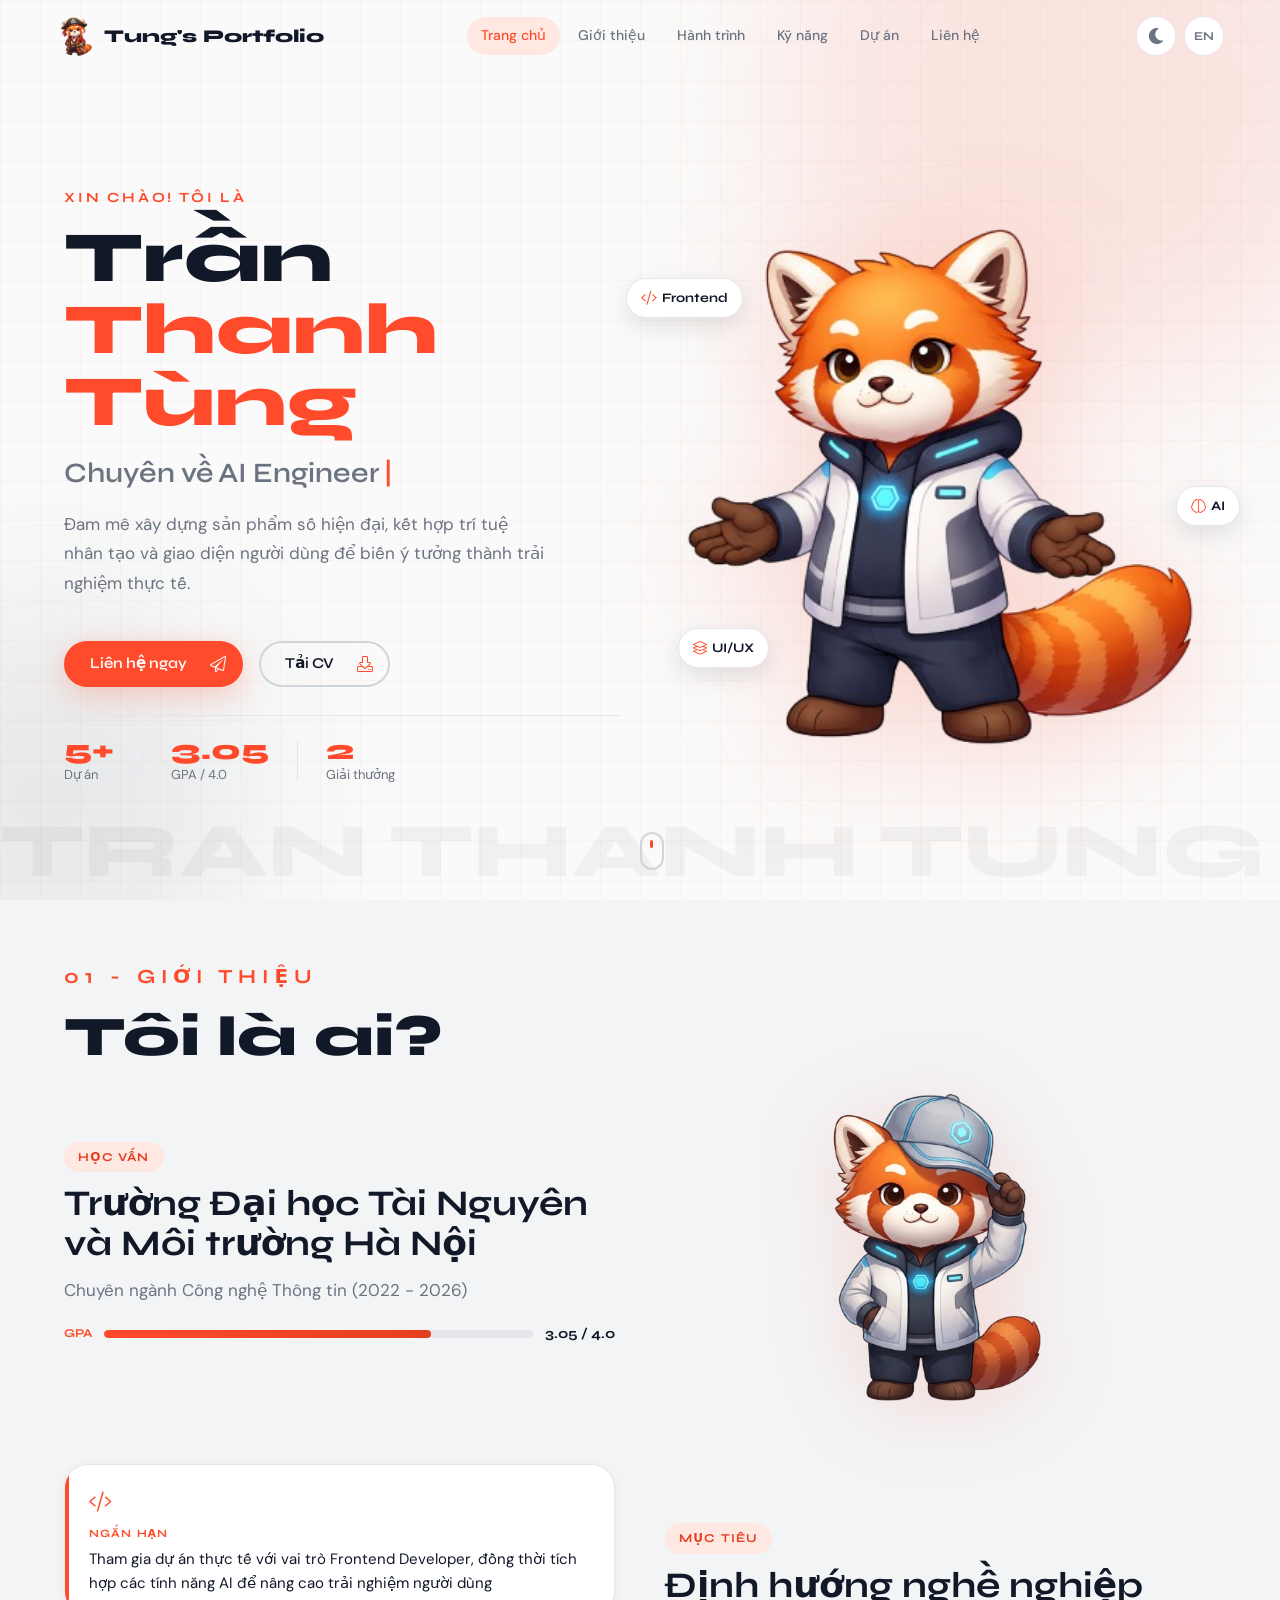
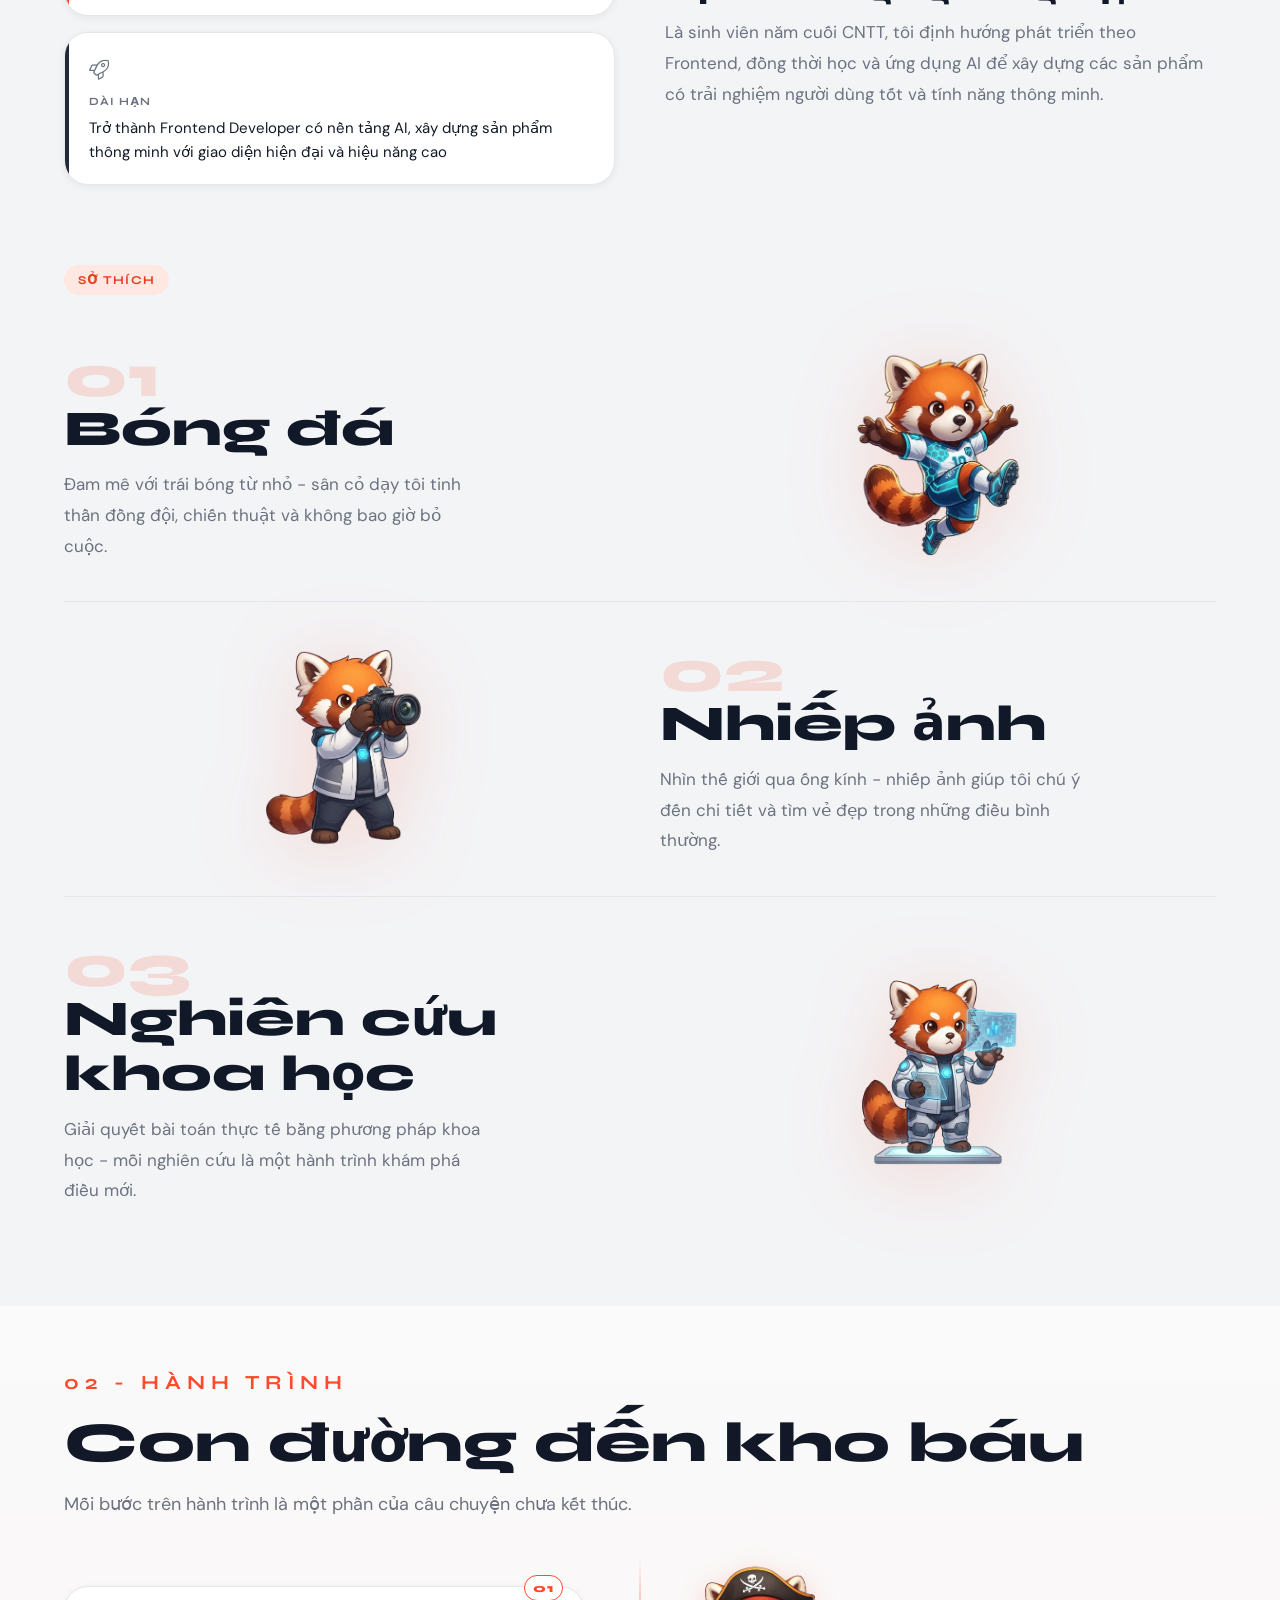
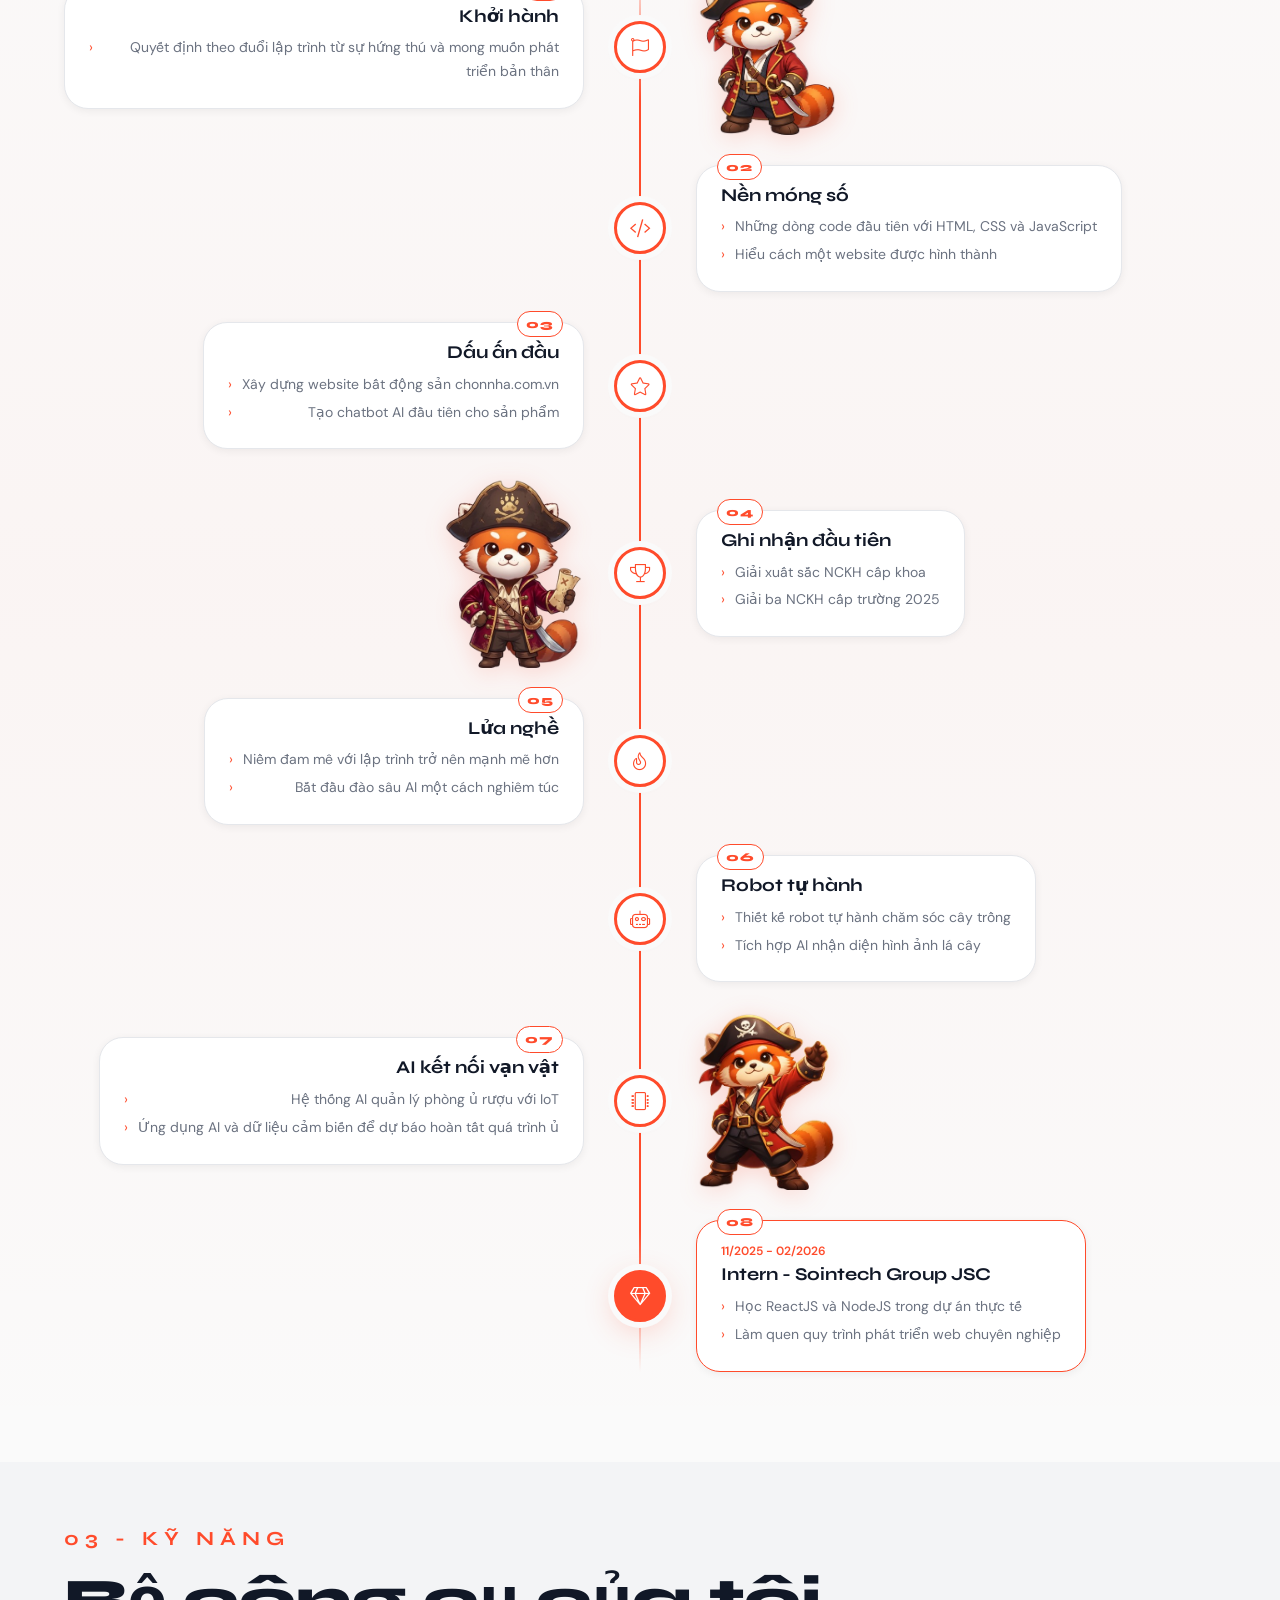
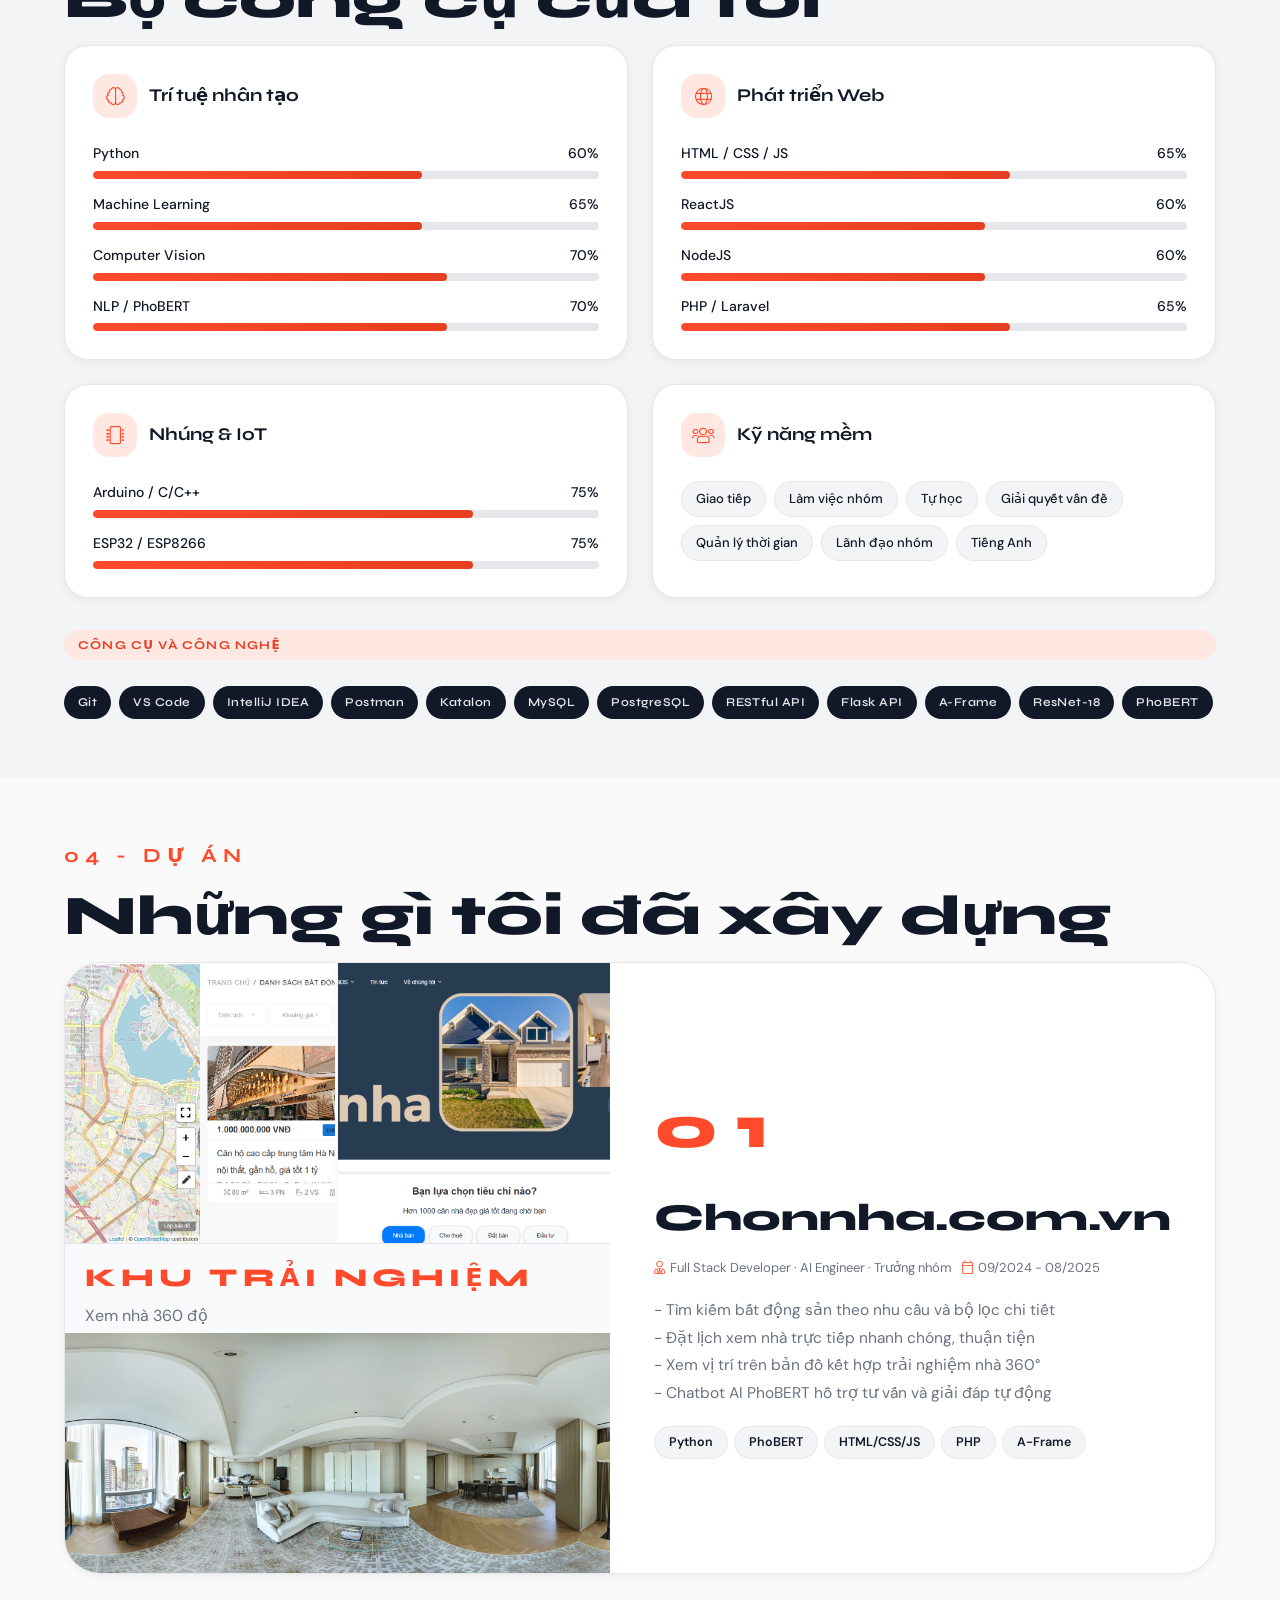
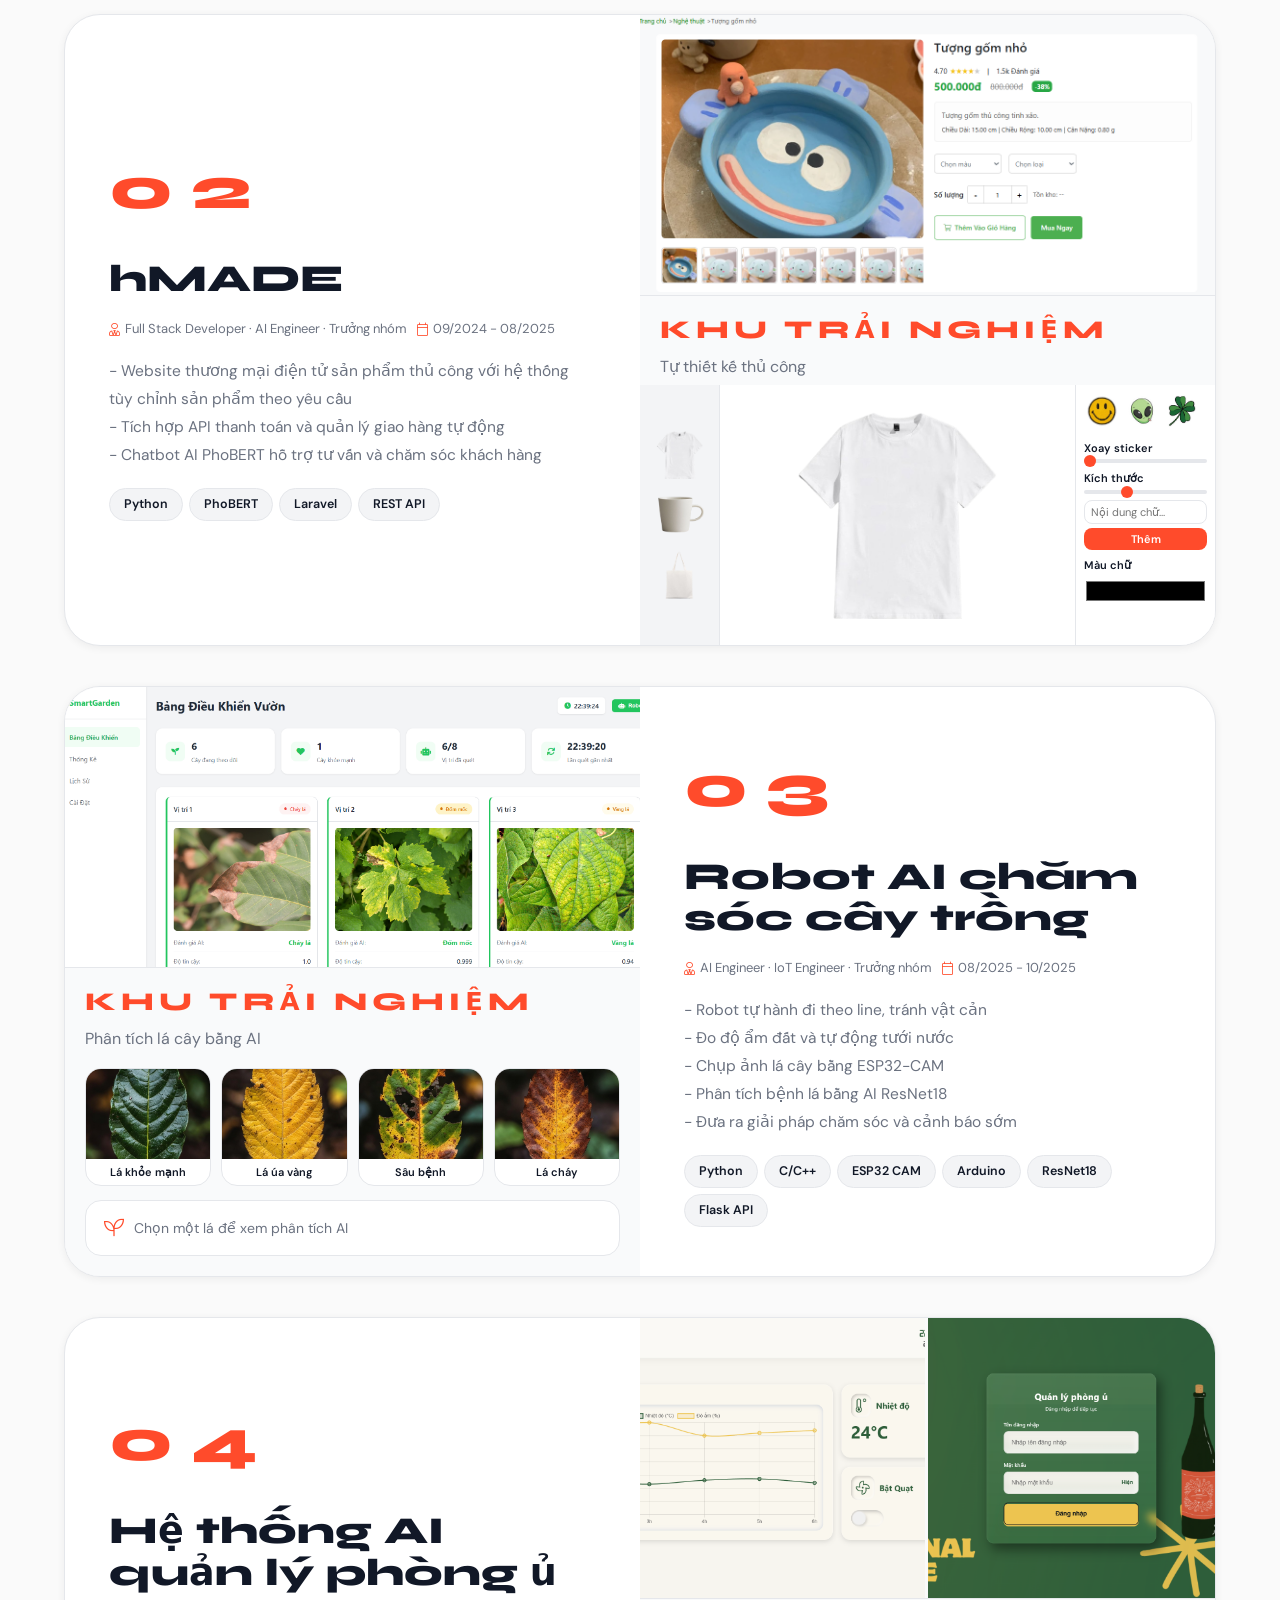
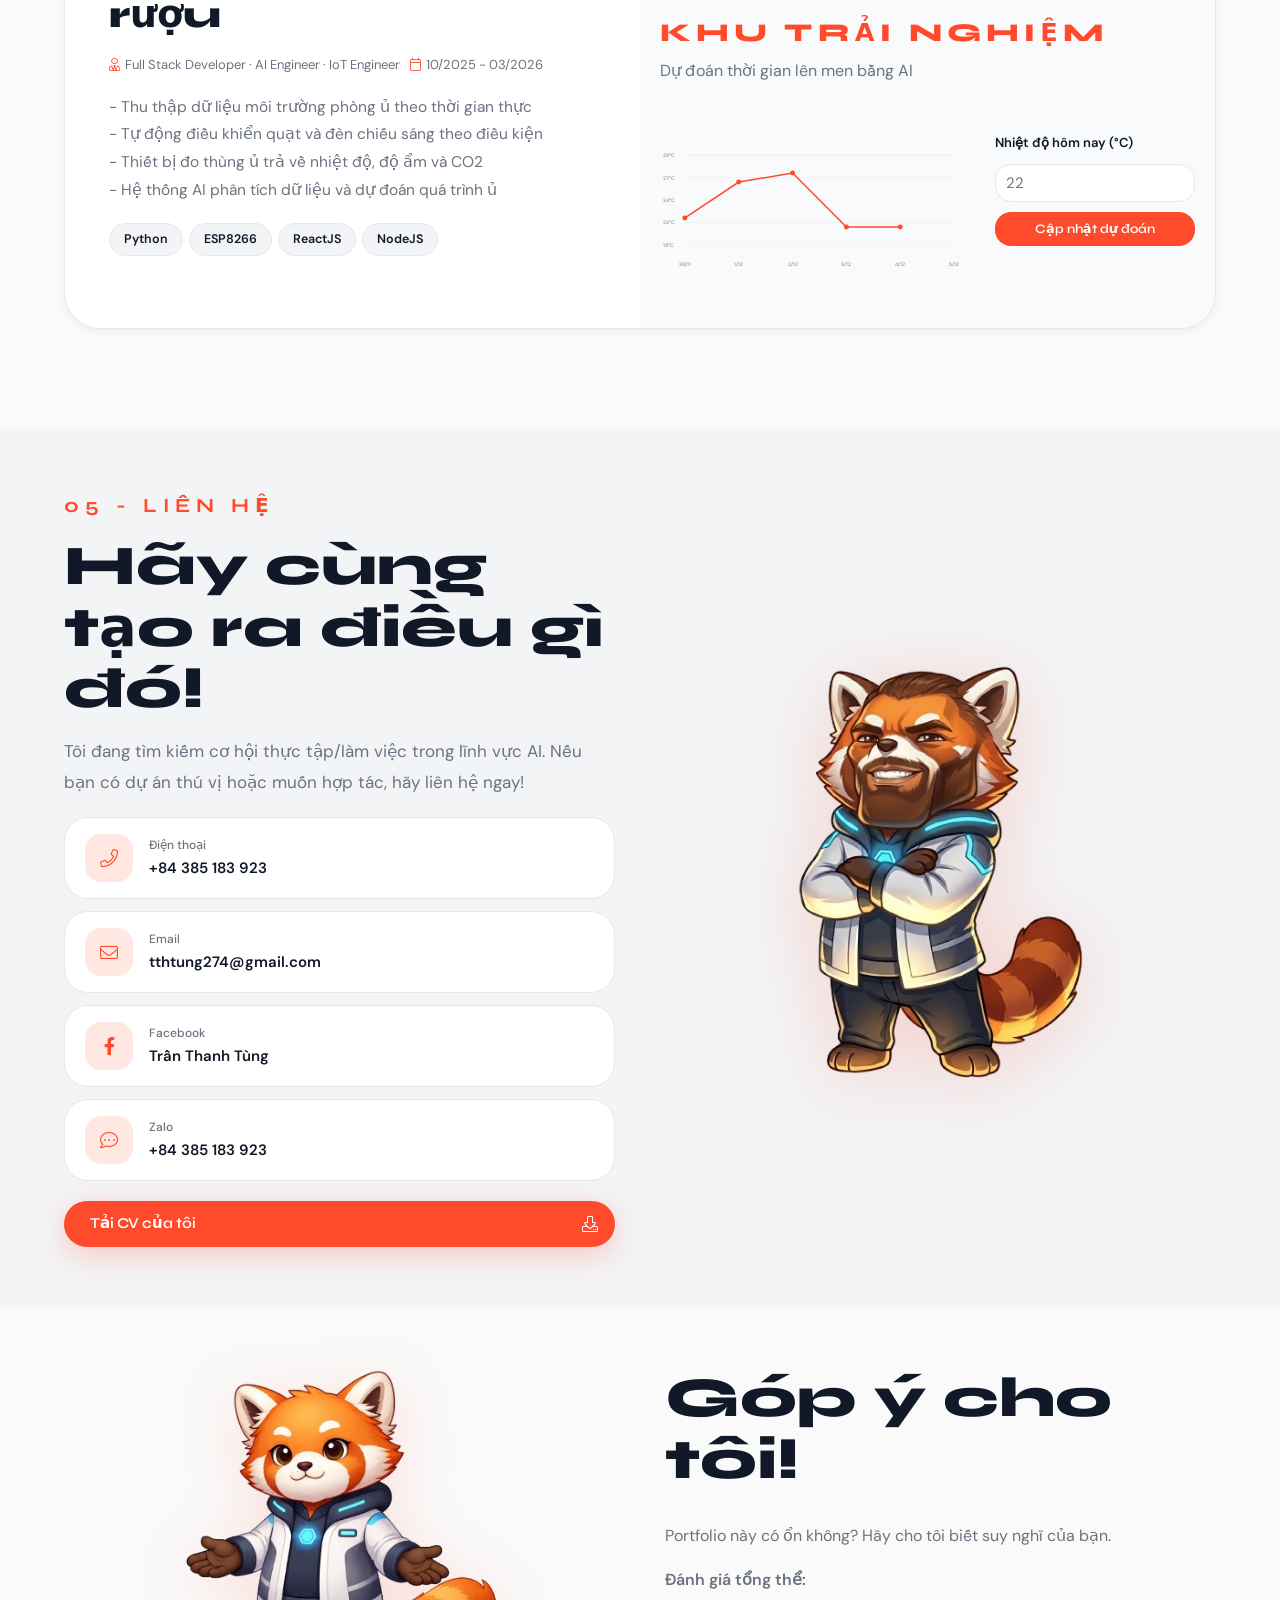
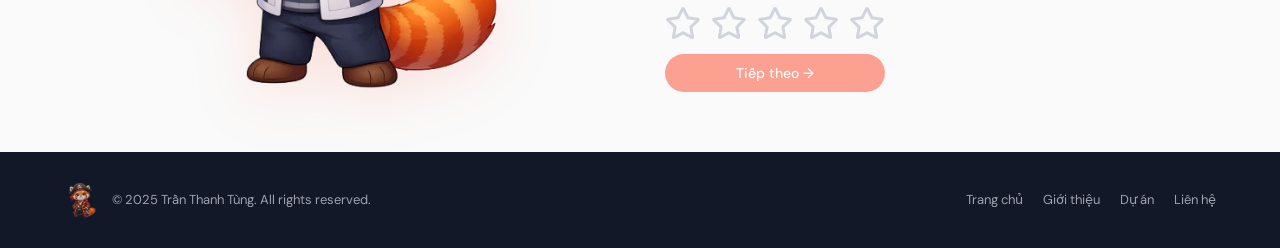
==== index.html @ a4da3ba9 "mô tả thay đổi" ====
<!DOCTYPE html>
<html lang="vi" data-theme="light">

<head>
    <meta charset="UTF-8" />
    <meta name="viewport" content="width=device-width, initial-scale=1.0" />
    <title>Tran Thanh Tung | AI Engineer · Frontend Developer</title>
    <link rel="shortcut icon" href="favicon.ico" type="image/x-icon">

    <meta name="description"
        content="Tran Thanh Tung Portfolio. AI Engineer and Frontend Developer. Artificial Intelligence, Web Development, Remote opportunities." />
    <meta name="keywords"
        content="Tran Thanh Tung AI Engineer Frontend Developer Portfolio AI Web Developer Vietnam" />
    <meta name="author" content="Tran Thanh Tung" />
    <meta name="robots" content="index, follow" />
    <link rel="canonical" href="https://tranthanhtung.page.gd/" />

    <meta property="og:type" content="website" />
    <meta property="og:site_name" content="Tran Thanh Tung Portfolio" />
    <meta property="og:url" content="https://tranthanhtung.page.gd/" />
    <meta property="og:title" content="Tran Thanh Tung | AI Engineer · Frontend Developer" />
    <meta property="og:description"
        content="Portfolio showcasing AI systems and modern frontend web development projects." />
    <meta property="og:image" content="https://tranthanhtung.page.gd/public/images/preview.png" />

    <meta name="twitter:card" content="summary_large_image" />
    <meta name="twitter:title" content="Tran Thanh Tung | AI Engineer · Frontend Developer" />
    <meta name="twitter:description"
        content="AI and Frontend Developer Portfolio. Building intelligent and user-friendly applications." />

    <link rel="icon" href="/public/images/favicon-48.png" sizes="48x48" type="image/png" />

    <link rel="preconnect" href="https://fonts.googleapis.com" />
    <link rel="preconnect" href="https://fonts.gstatic.com" crossorigin />
    <link
        href="https://fonts.googleapis.com/css2?family=Syne:wght@400;600;700;800&family=DM+Sans:wght@300;400;500;600&display=swap"
        rel="stylesheet" />
    <link rel="stylesheet" href="public/fontawesome-pro-5/css/all.css" />
    <link rel="stylesheet" href="app.css" />
    
    <script async src="https://www.googletagmanager.com/gtag/js?id=G-EZLLE17NCM"></script>
    <script>
        window.dataLayer = window.dataLayer || [];
        function gtag(){dataLayer.push(arguments);}
        gtag('js', new Date());

        gtag('config', 'G-EZLLE17NCM');
    </script>

    <script type="application/ld+json">
        {
        "@context": "https://schema.org",
        "@type": "Person",
        "name": "Tran Thanh Tung",
        "jobTitle": "AI Engineer & Frontend Developer",
        "url": "https://tranthanhtung.page.gd",
        "knowsAbout": [
            "Artificial Intelligence",
            "Machine Learning",
            "Computer Vision",
            "Natural Language Processing",
            "Frontend Development",
            "Web Development",
            "ReactJS",
            "UI/UX"
        ]
        }
    </script>

    <script src="https://aframe.io/releases/1.5.0/aframe.min.js"></script>
</head>

<body>

    <!-- =================== CURSOR =================== -->
    <div class="cursor-dot" id="cursorDot"></div>

    <!-- =================== NAVBAR =================== -->
    <header class="navbar" id="navbar">
        <div class="navbar__inner">
            <a href="#home" class="navbar__logo" aria-label="Home">
                <img src="public/images/mascot-pirates1.png" alt="Logo Tùng" class="navbar__logo-img" loading="lazy" />
                <span class="navbar__logo-text">Tung's Portfolio</span>
            </a>

            <nav class="navbar__nav" id="mainNav" aria-label="Main navigation">
                <ul class="navbar__list">
                    <li><a href="#home" class="navbar__link" data-lang-vi="Trang chủ" data-lang-en="Home">Trang chủ</a>
                    </li>
                    <li><a href="#about" class="navbar__link" data-lang-vi="Giới thiệu" data-lang-en="About">Giới
                            thiệu</a></li>
                    <li><a href="#journey" class="navbar__link" data-lang-vi="Hành trình" data-lang-en="Journey">Hành
                            trình</a></li>
                    <li><a href="#skills" class="navbar__link" data-lang-vi="Kỹ năng" data-lang-en="Skills">Kỹ năng</a>
                    </li>
                    <li><a href="#projects" class="navbar__link" data-lang-vi="Dự án" data-lang-en="Projects">Dự án</a>
                    </li>
                    <li><a href="#contact" class="navbar__link" data-lang-vi="Liên hệ" data-lang-en="Contact">Liên
                            hệ</a></li>
                </ul>
            </nav>

            <div class="navbar__actions">
                <button class="icon-btn" id="themeToggle" aria-label="Toggle theme">
                    <i class="fal fa-moon"></i>
                </button>
                <button class="icon-btn" id="langToggle" aria-label="Toggle language">
                    <span class="lang-label">EN</span>
                </button>
                <button class="icon-btn hamburger" id="menuToggle" aria-label="Toggle menu" aria-expanded="false">
                    <span></span><span></span><span></span>
                </button>
            </div>
        </div>
    </header>

    <!-- =================== HERO =================== -->
    <section id="home" class="hero" aria-labelledby="heroTitle">
        <div class="hero__bg-grid"></div>
        <div class="hero__orb hero__orb--1"></div>
        <div class="hero__orb hero__orb--2"></div>
        <div class="hero__inner">
            <div class="hero__text">
                <p class="hero__eyebrow reveal-up" data-lang-vi="Xin chào! tôi là" data-lang-en="Hello! I'm">Xin chào!
                    tôi là</p>
                <h1 id="heroTitle" class="hero__name reveal-up">
                    <span data-lang-vi="Trần" data-lang-en="Tran">Trần</span><br />
                    <span class="hero__name--accent"
                        data-lang-vi="Thanh Tùng"
                        data-lang-en="Thanh Tung">
                        Thanh Tùng
                    </span>
                </h1>
                <p class="hero__role reveal-up">
                    <span class="role-static" data-lang-vi="Chuyên về " data-lang-en="Specializing in ">Chuyên về
                    </span>
                    <span class="role-typed" id="roleTyped"></span><span class="blink-cursor">|</span>
                </p>
                <p class="hero__desc reveal-up"
                    data-lang-vi="Đam mê xây dựng sản phẩm số hiện đại, kết hợp trí tuệ nhân tạo và giao diện người dùng để biến ý tưởng thành trải nghiệm thực tế."
                    data-lang-en="Passionate about building modern digital products, combining artificial intelligence and user interfaces to turn ideas into real experiences.">
                    Đam mê xây dựng sản phẩm số hiện đại, kết hợp trí tuệ nhân tạo và giao diện người dùng để biến ý
                    tưởng thành trải nghiệm thực tế.
                </p>
                <div class="hero__buttons reveal-up">
                    <a href="#contact" class="hero-btn primary">
                        <span class="hero-btn__text" data-lang-vi="Liên hệ ngay" data-lang-en="Contact Me">
                            Liên hệ ngay
                        </span>
                        <span class="hero-btn__icon">
                            <i class="fal fa-paper-plane"></i>
                        </span>
                    </a>
                    <a href="public/TranThanhTung_Resume.pdf" download class="hero-btn outline">
                        <span class="hero-btn__text" data-lang-vi="Tải CV" data-lang-en="Download CV">
                            Tải CV
                        </span>
                        <span class="hero-btn__icon">
                            <i class="fal fa-download"></i>
                        </span>
                    </a>
                </div>
                <div class="hero__stats reveal-up">
                    <div class="stat-item">
                        <span class="stat-num">5+</span>
                        <span class="stat-label" data-lang-vi="Dự án" data-lang-en="Projects">Dự án</span>
                    </div>
                    <div class="stat-divider"></div>
                    <div class="stat-item">
                        <span class="stat-num">3.05</span>
                        <span class="stat-label">GPA / 4.0</span>
                    </div>
                    <div class="stat-divider"></div>
                    <div class="stat-item">
                        <span class="stat-num">2</span>
                        <span class="stat-label" data-lang-vi="Giải thưởng" data-lang-en="Awards">Giải thưởng</span>
                    </div>
                </div>
            </div>
            <div class="hero__visual reveal-right">
                <div class="hero__mascot-wrap">
                    <img src="public/images/mascot-welcom.png" alt="Tran Thanh Tung AI Engineer mascot"
                        class="hero__mascot" loading="eager" />

                    <div class="hero__badge hero__badge--1">
                        <i class="fal fa-code"></i>
                        <span>Frontend</span>
                    </div>
                    <div class="hero__badge hero__badge--2">
                        <i class="fal fa-brain"></i>
                        <span>AI</span>
                    </div>
                    <div class="hero__badge hero__badge--3">
                        <i class="fal fa-layer-group"></i>
                        <span>UI/UX</span>
                    </div>
                </div>
            </div>
        </div>
        <a href="#about" class="scroll-hint" aria-label="Scroll down">
            <span class="scroll-hint__mouse"><span class="scroll-hint__wheel"></span></span>
        </a>
        <div class="hero__big-bg-text" aria-hidden="true">TRAN THANH TUNG</div>
    </section>

    <!-- =================== ABOUT =================== -->
    <section id="about" class="section about" aria-labelledby="aboutTitle">
        <div class="container">
            <div class="section-label reveal-up" data-lang-vi="01 - Giới Thiệu" data-lang-en="01 - About">01 - Giới
                Thiệu</div>
            <h2 id="aboutTitle" class="section-title reveal-up" data-lang-vi="Tôi là ai?" data-lang-en="Who am I?">
                Tôi là ai?</h2>
            <!-- Education -->
            <div class="about-block about-block--edu reveal-split">
                <div class="about-block__text">
                    <span class="tag-chip" data-lang-vi="Học vấn" data-lang-en="Education">Học vấn</span>
                    <h3 data-lang-vi="Trường Đại học Tài Nguyên và Môi trường Hà Nội"
                        data-lang-en="Hanoi University of Natural Resources end Environment">
                        Trường Đại học Tài Nguyên và Môi trường Hà Nội
                    </h3>
                    <p data-lang-vi="Chuyên ngành Công nghệ Thông tin (2022 - 2026)"
                        data-lang-en="Major: Information Technology (2022 - 2026)">
                        Chuyên ngành Công nghệ Thông tin (2022 - 2026)
                    </p>
                    <div class="gpa-bar">
                        <span class="gpa-label">GPA</span>
                        <div class="gpa-track">
                            <div class="gpa-fill" data-width="76.25"></div>
                        </div>
                        <span class="gpa-value">3.05 / 4.0</span>
                    </div>
                </div>
                <div class="about-block__visual">
                    <img src="public/images/mascot-hat2.png" alt="AI Engineer student mascot" loading="lazy" />
                </div>
            </div>
            <!-- Goals -->
            <div class="about-block about-block--goals reveal-split reveal-split--reverse">
                <div class="about-block__visual about-block__visual--goals">
                    <div class="goals-card">
                        <div class="goals-card__icon"><i class="fal fa-code"></i></div>
                        <p class="goals-card__label" data-lang-vi="Ngắn hạn" data-lang-en="Short-term">Ngắn hạn</p>
                        <p class="goals-card__text"
                            data-lang-vi="Tham gia dự án thực tế với vai trò Frontend Developer, đồng thời tích hợp các tính năng AI để nâng cao trải nghiệm người dùng"
                            data-lang-en="Join real-world projects as a Frontend Developer while integrating AI features to enhance user experience">
                            Tham gia dự án thực tế với vai trò Frontend Developer, đồng thời tích hợp các tính năng AI
                            để nâng cao trải nghiệm người dùng
                        </p>
                    </div>
                    <div class="goals-card goals-card--alt">
                        <div class="goals-card__icon"><i class="fal fa-rocket"></i></div>
                        <p class="goals-card__label" data-lang-vi="Dài hạn" data-lang-en="Long-term">Dài hạn</p>
                        <p class="goals-card__text"
                            data-lang-vi="Trở thành Frontend Developer có nền tảng AI, xây dựng sản phẩm thông minh với giao diện hiện đại và hiệu năng cao"
                            data-lang-en="Become a Frontend Developer with AI expertise, building intelligent products with modern UI and high performance">
                            Trở thành Frontend Developer có nền tảng AI, xây dựng sản phẩm thông minh với giao diện hiện
                            đại và hiệu năng cao
                        </p>
                    </div>
                </div>
                <div class="about-block__text">
                    <span class="tag-chip" data-lang-vi="Mục tiêu" data-lang-en="Goals">Mục tiêu</span>
                    <h3 data-lang-vi="Định hướng nghề nghiệp" data-lang-en="Career Direction">
                        Định hướng nghề nghiệp
                    </h3>
                    <p data-lang-vi="Là sinh viên năm cuối CNTT, tôi định hướng phát triển theo Frontend, đồng thời học và ứng dụng AI để xây dựng các sản phẩm có trải nghiệm người dùng tốt và tính năng thông minh."
                        data-lang-en="As a final-year IT student, I focus on Frontend while learning and applying AI to build user-friendly and intelligent products.">
                        Là sinh viên năm cuối CNTT, tôi định hướng phát triển theo Frontend, đồng thời học và ứng dụng
                        AI để xây dựng các sản phẩm có trải nghiệm người dùng tốt và tính năng thông minh.
                    </p>
                </div>
            </div>
            <!-- Hobbies -->
            <div class="hobbies-block reveal-up">
                <span class="tag-chip" data-lang-vi="Sở thích" data-lang-en="Hobbies">Sở thích</span>
                <div class="hobby-row hobby-row--img-right">
                    <div class="hobby-row__text">
                        <span class="hobby-row__num">01</span>
                        <h3 data-lang-vi="Bóng đá" data-lang-en="Football">Bóng đá</h3>
                        <p data-lang-vi="Đam mê với trái bóng từ nhỏ - sân cỏ dạy tôi tinh thần đồng đội, chiến thuật và không bao giờ bỏ cuộc."
                            data-lang-en="Passionate about football since childhood - the pitch taught me teamwork, strategy and never giving up.">
                            Đam mê với trái bóng từ nhỏ - sân cỏ dạy tôi tinh thần đồng đội, chiến thuật và không bao
                            giờ bỏ cuộc.
                        </p>
                    </div>
                    <div class="hobby-row__img">
                        <img src="public/images/mascot-football.png" alt="Football hobby mascot" loading="lazy" />
                    </div>
                </div>
                <div class="hobby-row hobby-row--img-left">
                    <div class="hobby-row__img">
                        <img src="public/images/mascot-photo.png" alt="Photography hobby mascot" loading="lazy" />
                    </div>
                    <div class="hobby-row__text">
                        <span class="hobby-row__num">02</span>
                        <h3 data-lang-vi="Nhiếp ảnh" data-lang-en="Photography">Nhiếp ảnh</h3>
                        <p data-lang-vi="Nhìn thế giới qua ống kính - nhiếp ảnh giúp tôi chú ý đến chi tiết và tìm vẻ đẹp trong những điều bình thường."
                            data-lang-en="Seeing the world through a lens - photography helps me notice details and find beauty in ordinary things.">
                            Nhìn thế giới qua ống kính - nhiếp ảnh giúp tôi chú ý đến chi tiết và tìm vẻ đẹp trong những
                            điều bình thường.
                        </p>
                    </div>
                </div>
                <div class="hobby-row hobby-row--img-right">
                    <div class="hobby-row__text">
                        <span class="hobby-row__num">03</span>
                        <h3 data-lang-vi="Nghiên cứu khoa học" data-lang-en="Scientific Research">Nghiên cứu khoa học
                        </h3>
                        <p data-lang-vi="Giải quyết bài toán thực tế bằng phương pháp khoa học - mỗi nghiên cứu là một hành trình khám phá điều mới."
                            data-lang-en="Solving real-world problems with scientific methods - every research project is a journey of discovery.">
                            Giải quyết bài toán thực tế bằng phương pháp khoa học - mỗi nghiên cứu là một hành trình
                            khám phá điều mới.
                        </p>
                    </div>
                    <div class="hobby-row__img">
                        <img src="public/images/mascot-lab.png" alt="Research hobby mascot" loading="lazy" />
                    </div>
                </div>
            </div>
        </div>
    </section>

    <!-- =================== JOURNEY =================== -->
    <section id="journey" class="section journey" aria-labelledby="journeyTitle">
        <div class="journey__bg-accent"></div>
        <div class="container">
            <div class="section-label reveal-up" data-lang-vi="02 - Hành Trình" data-lang-en="02 - Journey">02 - Hành
                Trình</div>
            <h2 id="journeyTitle" class="section-title reveal-up" data-lang-vi="Con đường đến kho báu"
                data-lang-en="The Road to Treasure">Con đường đến kho báu</h2>
            <p class="section-sub reveal-up"
                data-lang-vi="Mỗi bước trên hành trình là một phần của câu chuyện chưa kết thúc."
                data-lang-en="Every step of this journey is part of an unfinished story.">
                Mỗi bước trên hành trình là một phần của câu chuyện chưa kết thúc.
            </p>

            <div class="timeline">
                <div class="timeline__line"></div>

                <div class="timeline__item reveal-timeline">
                    <div class="timeline__card">
                        <span class="timeline__num">01</span>
                        <h3 class="timeline__title"
                            data-lang-vi="Khởi hành"
                            data-lang-en="The Beginning">Khởi hành</h3>
                        <ul class="timeline__list">
                            <li data-lang-vi="Quyết định theo đuổi lập trình từ sự hứng thú và mong muốn phát triển bản thân"
                                data-lang-en="Decided to pursue programming out of curiosity and self-development goals">
                                Quyết định theo đuổi lập trình từ sự hứng thú và mong muốn phát triển bản thân
                            </li>
                        </ul>
                    </div>
                    <div class="timeline__dot"><i class="fal fa-flag"></i></div>
                    <div class="timeline__mascot">
                        <img src="public/images/mascot-pirates1.png" alt="" loading="lazy">
                    </div>
                </div>

                <div class="timeline__item timeline__item--right reveal-timeline">
                    <div class="timeline__card">
                        <span class="timeline__num">02</span>
                        <h3 class="timeline__title"
                            data-lang-vi="Nền móng số"
                            data-lang-en="Digital Foundation">Nền móng số</h3>
                        <ul class="timeline__list">
                            <li data-lang-vi="Những dòng code đầu tiên với HTML, CSS và JavaScript"
                                data-lang-en="First lines of code with HTML, CSS and JavaScript">
                                Những dòng code đầu tiên với HTML, CSS và JavaScript
                            </li>
                            <li data-lang-vi="Hiểu cách một website được hình thành"
                                data-lang-en="Understanding how a website is built">
                                Hiểu cách một website được hình thành
                            </li>
                        </ul>
                    </div>
                    <div class="timeline__dot"><i class="fal fa-code"></i></div>
                </div>

                <div class="timeline__item reveal-timeline">
                    <div class="timeline__card">
                        <span class="timeline__num">03</span>
                        <h3 class="timeline__title"
                            data-lang-vi="Dấu ấn đầu"
                            data-lang-en="First Milestone">Dấu ấn đầu</h3>
                        <ul class="timeline__list">
                            <li data-lang-vi="Xây dựng website bất động sản chonnha.com.vn"
                                data-lang-en="Built real estate website chonnha.com.vn">
                                Xây dựng website bất động sản chonnha.com.vn
                            </li>
                            <li data-lang-vi="Tạo chatbot AI đầu tiên cho sản phẩm"
                                data-lang-en="Created the first AI chatbot for the product">
                                Tạo chatbot AI đầu tiên cho sản phẩm
                            </li>
                        </ul>
                    </div>
                    <div class="timeline__dot"><i class="fal fa-star"></i></div>
                </div>

                <div class="timeline__item timeline__item--right reveal-timeline">
                    <div class="timeline__card">
                        <span class="timeline__num">04</span>
                        <h3 class="timeline__title"
                            data-lang-vi="Ghi nhận đầu tiên"
                            data-lang-en="First Achievements">Ghi nhận đầu tiên</h3>
                        <ul class="timeline__list">
                            <li data-lang-vi="Giải xuất sắc NCKH cấp khoa"
                                data-lang-en="Excellent Research Award at Faculty Level">
                                Giải xuất sắc NCKH cấp khoa
                            </li>
                            <li data-lang-vi="Giải ba NCKH cấp trường 2025"
                                data-lang-en="Third Prize Research Award at University Level 2025">
                                Giải ba NCKH cấp trường 2025
                            </li>
                        </ul>
                    </div>
                    <div class="timeline__dot"><i class="fal fa-trophy"></i></div>
                    <div class="timeline__mascot">
                        <img src="public/images/mascot-pirates2.png" alt="" loading="lazy">
                    </div>
                </div>

                <div class="timeline__item reveal-timeline">
                    <div class="timeline__card">
                        <span class="timeline__num">05</span>
                        <h3 class="timeline__title"
                            data-lang-vi="Lửa nghề"
                            data-lang-en="Passion Ignited">Lửa nghề</h3>
                        <ul class="timeline__list">
                            <li data-lang-vi="Niềm đam mê với lập trình trở nên mạnh mẽ hơn"
                                data-lang-en="Stronger passion for programming">
                                Niềm đam mê với lập trình trở nên mạnh mẽ hơn
                            </li>
                            <li data-lang-vi="Bắt đầu đào sâu AI một cách nghiêm túc"
                                data-lang-en="Started diving deeper into AI seriously">
                                Bắt đầu đào sâu AI một cách nghiêm túc
                            </li>
                        </ul>
                    </div>
                    <div class="timeline__dot"><i class="fal fa-fire"></i></div>
                </div>

                <div class="timeline__item timeline__item--right reveal-timeline">
                    <div class="timeline__card">
                        <span class="timeline__num">06</span>
                        <h3 class="timeline__title"
                            data-lang-vi="Robot tự hành"
                            data-lang-en="Autonomous Robot">Robot tự hành</h3>
                        <ul class="timeline__list">
                            <li data-lang-vi="Thiết kế robot tự hành chăm sóc cây trồng"
                                data-lang-en="Designed an autonomous plant care robot">
                                Thiết kế robot tự hành chăm sóc cây trồng
                            </li>
                            <li data-lang-vi="Tích hợp AI nhận diện hình ảnh lá cây"
                                data-lang-en="Integrated AI for leaf image recognition">
                                Tích hợp AI nhận diện hình ảnh lá cây
                            </li>
                        </ul>
                    </div>
                    <div class="timeline__dot"><i class="fal fa-robot"></i></div>
                </div>

                <div class="timeline__item reveal-timeline">
                    <div class="timeline__card">
                        <span class="timeline__num">07</span>
                        <h3 class="timeline__title"
                            data-lang-vi="AI kết nối vạn vật"
                            data-lang-en="AI Meets IoT">AI kết nối vạn vật</h3>
                        <ul class="timeline__list">
                            <li data-lang-vi="Hệ thống AI quản lý phòng ủ rượu với IoT"
                                data-lang-en="AI system for wine cellar management with IoT">
                                Hệ thống AI quản lý phòng ủ rượu với IoT
                            </li>
                            <li data-lang-vi="Ứng dụng AI và dữ liệu cảm biến để dự báo hoàn tất quá trình ủ"
                                data-lang-en="Used AI and sensor data to predict fermentation completion">
                                Ứng dụng AI và dữ liệu cảm biến để dự báo hoàn tất quá trình ủ
                            </li>
                        </ul>
                    </div>
                    <div class="timeline__dot"><i class="fal fa-microchip"></i></div>
                    <div class="timeline__mascot">
                        <img src="public/images/mascot-pirates3.png" alt="" loading="lazy">
                    </div>
                </div>

                <div class="timeline__item timeline__item--right reveal-timeline">
                    <div class="timeline__card timeline__card--final">
                        <span class="timeline__num">08</span>
                        <div class="timeline__date">11/2025 - 02/2026</div>
                        <h3 class="timeline__title"
                            data-lang-vi="Intern - Sointech Group JSC"
                            data-lang-en="Intern - Sointech Group JSC">
                            Intern - Sointech Group JSC
                        </h3>
                        <ul class="timeline__list">
                            <li data-lang-vi="Học ReactJS và NodeJS trong dự án thực tế"
                                data-lang-en="Learned ReactJS and NodeJS in real projects">
                                Học ReactJS và NodeJS trong dự án thực tế
                            </li>
                            <li data-lang-vi="Làm quen quy trình phát triển web chuyên nghiệp"
                                data-lang-en="Got familiar with professional web development workflow">
                                Làm quen quy trình phát triển web chuyên nghiệp
                            </li>
                        </ul>
                    </div>
                    <div class="timeline__dot timeline__dot--final"><i class="fal fa-gem"></i></div>
                </div>
            </div>
        </div>
    </section>

    <!-- =================== SKILLS =================== -->
    <section id="skills" class="section skills" aria-labelledby="skillsTitle">
        <div class="container">
            <div class="section-label reveal-up" data-lang-vi="03 - Kỹ Năng" data-lang-en="03 - Skills">03 - Kỹ Năng
            </div>
            <h2 id="skillsTitle" class="section-title reveal-up" data-lang-vi="Bộ công cụ của tôi"
                data-lang-en="My Toolkit">Bộ công cụ của tôi</h2>

            <div class="skills-grid">
                <!-- AI / ML -->
                <div class="skill-category reveal-up">
                    <div class="skill-category__header">
                        <span class="skill-category__icon"><i class="fal fa-brain"></i></span>
                        <h3 data-lang-vi="Trí tuệ nhân tạo" data-lang-en="Artificial Intelligence">Trí tuệ nhân tạo</h3>
                    </div>
                    <div class="skill-bars">
                        <div class="skill-bar">
                            <div class="skill-bar__info"><span>Python</span><span>60%</span></div>
                            <div class="skill-bar__track">
                                <div class="skill-bar__fill" data-width="65"></div>
                            </div>
                        </div>
                        <div class="skill-bar">
                            <div class="skill-bar__info"><span>Machine Learning</span><span>65%</span></div>
                            <div class="skill-bar__track">
                                <div class="skill-bar__fill" data-width="65"></div>
                            </div>
                        </div>
                        <div class="skill-bar">
                            <div class="skill-bar__info"><span>Computer Vision</span><span>70%</span></div>
                            <div class="skill-bar__track">
                                <div class="skill-bar__fill" data-width="70"></div>
                            </div>
                        </div>
                        <div class="skill-bar">
                            <div class="skill-bar__info"><span>NLP / PhoBERT</span><span>70%</span></div>
                            <div class="skill-bar__track">
                                <div class="skill-bar__fill" data-width="70"></div>
                            </div>
                        </div>
                    </div>
                </div>

                <!-- Web -->
                <div class="skill-category reveal-up" style="--delay: 0.1s">
                    <div class="skill-category__header">
                        <span class="skill-category__icon"><i class="fal fa-globe"></i></span>
                        <h3 data-lang-vi="Phát triển Web" data-lang-en="Web Development">Phát triển Web</h3>
                    </div>
                    <div class="skill-bars">
                        <div class="skill-bar">
                            <div class="skill-bar__info"><span>HTML / CSS / JS</span><span>65%</span></div>
                            <div class="skill-bar__track">
                                <div class="skill-bar__fill" data-width="65"></div>
                            </div>
                        </div>
                        <div class="skill-bar">
                            <div class="skill-bar__info"><span>ReactJS</span><span>60%</span></div>
                            <div class="skill-bar__track">
                                <div class="skill-bar__fill" data-width="60"></div>
                            </div>
                        </div>
                        <div class="skill-bar">
                            <div class="skill-bar__info"><span>NodeJS</span><span>60%</span></div>
                            <div class="skill-bar__track">
                                <div class="skill-bar__fill" data-width="60"></div>
                            </div>
                        </div>
                        <div class="skill-bar">
                            <div class="skill-bar__info"><span>PHP / Laravel</span><span>65%</span></div>
                            <div class="skill-bar__track">
                                <div class="skill-bar__fill" data-width="65"></div>
                            </div>
                        </div>
                    </div>
                </div>

                <!-- Embedded -->
                <div class="skill-category reveal-up" style="--delay: 0.2s">
                    <div class="skill-category__header">
                        <span class="skill-category__icon"><i class="fal fa-microchip"></i></span>
                        <h3 data-lang-vi="Nhúng & IoT" data-lang-en="Embedded & IoT">Nhúng &amp; IoT</h3>
                    </div>
                    <div class="skill-bars">
                        <div class="skill-bar">
                            <div class="skill-bar__info"><span>Arduino / C/C++</span><span>75%</span></div>
                            <div class="skill-bar__track">
                                <div class="skill-bar__fill" data-width="75"></div>
                            </div>
                        </div>
                        <div class="skill-bar">
                            <div class="skill-bar__info"><span>ESP32 / ESP8266</span><span>75%</span></div>
                            <div class="skill-bar__track">
                                <div class="skill-bar__fill" data-width="75"></div>
                            </div>
                        </div>
                    </div>
                </div>

                <!-- Soft Skills -->
                <div class="skill-category reveal-up" style="--delay: 0.3s">
                    <div class="skill-category__header">
                        <span class="skill-category__icon"><i class="fal fa-users"></i></span>
                        <h3 data-lang-vi="Kỹ năng mềm" data-lang-en="Soft Skills">Kỹ năng mềm</h3>
                    </div>
                    <div class="soft-tags">
                        <span class="soft-tag" data-lang-vi="Giao tiếp" data-lang-en="Communication">Giao tiếp</span>
                        <span class="soft-tag" data-lang-vi="Làm việc nhóm" data-lang-en="Teamwork">Làm việc nhóm</span>
                        <span class="soft-tag" data-lang-vi="Tự học" data-lang-en="Self Learning">Tự học</span>
                        <span class="soft-tag" data-lang-vi="Giải quyết vấn đề" data-lang-en="Problem Solving">Giải
                            quyết vấn đề</span>
                        <span class="soft-tag" data-lang-vi="Quản lý thời gian" data-lang-en="Time Management">Quản lý
                            thời gian</span>
                        <span class="soft-tag" data-lang-vi="Lãnh đạo nhóm" data-lang-en="Team Leadership">Lãnh đạo
                            nhóm</span>
                        <span class="soft-tag" data-lang-vi="Tiếng Anh" data-lang-en="English">Tiếng Anh</span>
                    </div>
                </div>

            </div>

            <!-- Tools badges -->
            <div class="tools-row reveal-up">
                <span class="tag-chip" data-lang-vi="Công cụ và Công nghệ" data-lang-en="Tools and Technology">Công cụ
                    và Công nghệ</span>
                <div class="tool-badges">
                    <span class="tool-badge">Git</span>
                    <span class="tool-badge">VS Code</span>
                    <span class="tool-badge">IntelliJ IDEA</span>
                    <span class="tool-badge">Postman</span>
                    <span class="tool-badge">Katalon</span>
                    <span class="tool-badge">MySQL</span>
                    <span class="tool-badge">PostgreSQL</span>
                    <span class="tool-badge">RESTful API</span>
                    <span class="tool-badge">Flask API</span>
                    <span class="tool-badge">A-Frame</span>
                    <span class="tool-badge">ResNet-18</span>
                    <span class="tool-badge">PhoBERT</span>
                </div>
            </div>
        </div>
    </section>

    <!-- =================== PROJECTS =================== -->
    <section id="projects" class="section projects" aria-labelledby="projectsTitle">
        <div class="container">
            <div class="section-label reveal-up" data-lang-vi="04 - Dự Án" data-lang-en="04 - Projects">04 - Dự Án</div>
            <h2 id="projectsTitle" class="section-title reveal-up" data-lang-vi="Những gì tôi đã xây dựng"
                data-lang-en="What I've Built">Những gì tôi đã xây dựng</h2>

            <!-- PROJECT 01 -->
            <article class="project-card reveal-up" aria-labelledby="pj1Title">
                <div class="project-card__inner">
                    <div class="project-card__media">
                        <div class="project-card__img-pair">
                            <img src="public/images/pj1.1.png" alt="Chonnha real estate website" loading="lazy" />
                            <img src="public/images/pj1.3.png" alt="Chonnha AI chatbot" loading="lazy" />
                        </div>
                        <!-- 360 VR Zone -->
                        <div class="xp-zone">
                            <div class="xp-zone__label">
                                <span data-lang-vi="KHU TRẢI NGHIỆM" data-lang-en="EXPERIENCE ZONE">KHU TRẢI
                                    NGHIỆM</span>
                                <small data-lang-vi="Xem nhà 360 độ" data-lang-en="View home in 360°">Xem nhà 360
                                    độ</small>
                            </div>
                            <div class="vr-wrap">
                                <a-scene embedded vr-mode-ui="enabled: false"
                                    device-orientation-permission-ui="enabled: false">
                                    <a-assets>
                                        <img id="vrImg" src="/public/images/anhVR.jpg" alt="360 degree virtual tour" />
                                    </a-assets>
                                    <a-sky src="#vrImg" rotation="0 -90 0"></a-sky>
                                </a-scene>
                            </div>
                        </div>
                    </div>

                    <div class="project-card__content">
                        <span class="project-num">01</span>
                        <h3 id="pj1Title" class="project-name">Chonnha.com.vn</h3>
                        <div class="project-meta">
                            <span class="project-role">
                                <i class="fal fa-user-tie"></i>
                                <span
                                    data-lang-vi="Full Stack Developer · AI Engineer · Trưởng nhóm"
                                    data-lang-en="Full Stack Developer · AI Engineer · Team Leader">
                                    Full Stack Developer · AI Engineer · Trưởng nhóm
                                </span>
                            </span>
                            <span class="project-date"><i class="fal fa-calendar"></i> 09/2024 - 08/2025</span>
                        </div>
                        <p class="project-desc">
                            <span data-lang-vi="- Tìm kiếm bất động sản theo nhu cầu và bộ lọc chi tiết"
                                data-lang-en="- Search properties based on needs with detailed filters"></span><br>
                            <span data-lang-vi="- Đặt lịch xem nhà trực tiếp nhanh chóng, thuận tiện"
                                data-lang-en="- Schedule house viewings quickly and conveniently"></span><br>
                            <span data-lang-vi="- Xem vị trí trên bản đồ kết hợp trải nghiệm nhà 360°"
                                data-lang-en="- View locations on map combined with 360° virtual tours"></span><br>
                            <span data-lang-vi="- Chatbot AI PhoBERT hỗ trợ tư vấn và giải đáp tự động"
                                data-lang-en="- AI chatbot using PhoBERT for automated consultation and support"></span>
                        </p>
                        <div class="project-tags">
                            <span>Python</span><span>PhoBERT</span><span>HTML/CSS/JS</span><span>PHP</span><span>A-Frame</span>
                        </div>
                    </div>
                </div>
            </article>

            <!-- PROJECT 02 -->
            <article class="project-card project-card--reverse reveal-up" aria-labelledby="pj2Title">
                <div class="project-card__inner">
                    <div class="project-card__media">
                        <div class="project-card__hero-img">
                            <img src="public/images/pj2.1.png" alt="hMADE handmade e-commerce" loading="lazy" />
                        </div>
                        <!-- Customization Zone -->
                        <div class="xp-zone">
                            <div class="xp-zone__label">
                                <span data-lang-vi="KHU TRẢI NGHIỆM" data-lang-en="EXPERIENCE ZONE">KHU TRẢI
                                    NGHIỆM</span>
                                <small data-lang-vi="Tự thiết kế thủ công" data-lang-en="Handmade design">Tự thiết kế
                                    thủ công</small>
                            </div>
                            <div class="customizer">
                                <div class="customizer__products">
                                    <img src="public/images/custom-ao.png" alt="T-shirt" loading="lazy"
                                        class="cust-product" />
                                    <img src="public/images/custom-coc.png" alt="Mug" loading="lazy"
                                        class="cust-product" />
                                    <img src="public/images/custom-tui.png" alt="Bag" loading="lazy"
                                        class="cust-product" />
                                </div>
                                <div class="customizer__canvas-wrap" id="custCanvas">
                                    <img id="custBase" class="cust-base" alt="Selected product" />
                                </div>
                                <div class="customizer__controls">
                                    <div class="cust-stickers">
                                        <img src="public/images/sticker1.png" alt="Sticker 1" loading="lazy" />
                                        <img src="public/images/sticker2.png" alt="Sticker 2" loading="lazy" />
                                        <img src="public/images/sticker3.png" alt="Sticker 3" loading="lazy" />
                                    </div>
                                    <label><span data-lang-vi="Xoay sticker" data-lang-en="Rotate sticker">Xoay
                                            sticker</span>
                                        <input type="range" id="stickerRotate" min="0" max="360" value="0" /></label>
                                    <label><span data-lang-vi="Kích thước" data-lang-en="Size">Kích thước</span>
                                        <input type="range" id="stickerScale" min="50" max="200" value="100" /></label>
                                    <div class="cust-text-row">
                                        <input type="text" id="textInput" placeholder="Nội dung chữ..."
                                            data-placeholder-vi="Nội dung chữ..." data-placeholder-en="Enter text..."
                                            aria-label="Text content" />
                                        <button id="addText" data-lang-vi="Thêm" data-lang-en="Add">Thêm</button>
                                    </div>
                                    <label><span data-lang-vi="Màu chữ" data-lang-en="Text color">Màu chữ</span>
                                        <input type="color" id="textColor" value="#000000"
                                            aria-label="Text color" /></label>
                                </div>
                            </div>
                        </div>
                    </div>

                    <div class="project-card__content">
                        <span class="project-num">02</span>
                        <h3 id="pj2Title" class="project-name">hMADE</h3>
                        <div class="project-meta">
                            <span class="project-role">
                                <i class="fal fa-user-tie"></i>
                                <span
                                    data-lang-vi="Full Stack Developer · AI Engineer · Trưởng nhóm"
                                    data-lang-en="Full Stack Developer · AI Engineer · Team Leader">
                                    Full Stack Developer · AI Engineer · Trưởng nhóm
                                </span>
                            </span>
                            <span class="project-date"><i class="fal fa-calendar"></i> 09/2024 - 08/2025</span>
                        </div>

                        <p class="project-desc">
                            <span data-lang-vi="- Website thương mại điện tử sản phẩm thủ công với hệ thống tùy chỉnh sản phẩm theo yêu cầu"
                                data-lang-en="- E-commerce website for handmade products with product customization system"></span><br>
                            <span data-lang-vi="- Tích hợp API thanh toán và quản lý giao hàng tự động"
                                data-lang-en="- Integrated payment APIs and automated delivery management"></span><br>
                            <span data-lang-vi="- Chatbot AI PhoBERT hỗ trợ tư vấn và chăm sóc khách hàng"
                                data-lang-en="- AI chatbot using PhoBERT for consultation and customer support"></span><br>
                        </p>

                        <div class="project-tags">
                            <span>Python</span><span>PhoBERT</span><span>Laravel</span><span>REST API</span>
                        </div>
                    </div>
                </div>
            </article>

            <!-- PROJECT 03 -->
            <article class="project-card reveal-up" aria-labelledby="pj3Title">
                <div class="project-card__inner">
                    <div class="project-card__media">
                        <div class="project-card__hero-img">
                            <img src="public/images/pj3.png" alt="AI plant care robot" loading="lazy" />
                        </div>
                        <!-- Leaf Analysis Zone -->
                        <div class="xp-zone">
                            <div class="xp-zone__label">
                                <span data-lang-vi="KHU TRẢI NGHIỆM" data-lang-en="EXPERIENCE ZONE">KHU TRẢI
                                    NGHIỆM</span>
                                <small data-lang-vi="Phân tích lá cây bằng AI" data-lang-en="AI leaf analysis">Phân tích
                                    lá cây bằng AI</small>
                            </div>
                            <div class="leaf-zone">
                                <div class="leaf-grid">
                                    <button class="leaf-btn-new"
                                        data-desc-vi="Lá xanh tốt phát triển bình thường, không có dấu hiệu bất thường."
                                        data-desc-en="Healthy green leaf growing normally with no abnormal signs.">
                                        <img src="public/images/lacay1.png" alt="Healthy leaf" loading="lazy" />
                                        <span data-lang-vi="Lá khỏe mạnh" data-lang-en="Healthy Leaf">Lá khỏe
                                            mạnh</span>
                                    </button>

                                    <button class="leaf-btn-new"
                                        data-desc-vi="Lá úa vàng do thiếu dinh dưỡng hoặc điều kiện đất không phù hợp."
                                        data-desc-en="Yellowing leaf caused by nutrient deficiency or unsuitable soil.">
                                        <img src="public/images/lacay2.png" alt="Yellowing leaf" loading="lazy" />
                                        <span data-lang-vi="Lá úa vàng" data-lang-en="Yellow Leaf">Lá úa vàng</span>
                                    </button>

                                    <button class="leaf-btn-new"
                                        data-desc-vi="Lá xuất hiện dấu hiệu sâu bệnh, cần can thiệp sớm để tránh lây lan."
                                        data-desc-en="Leaf shows pest or disease signs, early intervention needed.">
                                        <img src="public/images/lacay3.png" alt="Diseased leaf" loading="lazy" />
                                        <span data-lang-vi="Sâu bệnh" data-lang-en="Diseased">Sâu bệnh</span>
                                    </button>

                                    <button class="leaf-btn-new"
                                        data-desc-vi="Lá bị cháy do nắng gắt hoặc dư lượng phân bón trong đất."
                                        data-desc-en="Leaf burn caused by intense sunlight or excess fertilizer.">
                                        <img src="public/images/lacay4.png" alt="Burned leaf" loading="lazy" />
                                        <span data-lang-vi="Lá cháy" data-lang-en="Burned">Lá cháy</span>
                                    </button>
                                </div>

                                <div class="leaf-result-new" id="leafResult">
                                    <i class="fal fa-seedling"></i>
                                    <p data-lang-vi="Chọn một lá để xem phân tích AI"
                                        data-lang-en="Select a leaf to view AI analysis">
                                        Chọn một lá để xem phân tích AI
                                    </p>
                                </div>
                            </div>
                        </div>
                    </div>

                    <div class="project-card__content">
                        <span class="project-num">03</span>
                        <h3 id="pj3Title" class="project-name"
                            data-lang-vi="Robot AI chăm sóc cây trồng"
                            data-lang-en="AI Plant Care Robot">
                            Robot AI chăm sóc cây trồng
                        </h3>

                        <div class="project-meta">
                            <span class="project-role">
                                <i class="fal fa-user-tie"></i>
                                <span
                                    data-lang-vi="AI Engineer · IoT Engineer · Trưởng nhóm"
                                    data-lang-en="AI Engineer · IoT Engineer · Team Leader">
                                    AI Engineer · IoT Engineer · Trưởng nhóm
                                </span>
                            </span>
                            <span class="project-date"><i class="fal fa-calendar"></i> 08/2025 - 10/2025</span>
                        </div>

                        <p class="project-desc">
                            <span data-lang-vi="- Robot tự hành đi theo line, tránh vật cản"
                                data-lang-en="- Autonomous robot following line and obstacle avoidance"></span><br>
                            <span data-lang-vi="- Đo độ ẩm đất và tự động tưới nước"
                                data-lang-en="- Measure soil moisture and automate irrigation"></span><br>
                            <span data-lang-vi="- Chụp ảnh lá cây bằng ESP32-CAM"
                                data-lang-en="- Capture leaf images using ESP32-CAM"></span><br>
                            <span data-lang-vi="- Phân tích bệnh lá bằng AI ResNet18"
                                data-lang-en="- Analyze leaf diseases using AI ResNet18"></span><br>
                            <span data-lang-vi="- Đưa ra giải pháp chăm sóc và cảnh báo sớm"
                                data-lang-en="- Provide plant care solutions and early warnings"></span>
                        </p>

                        <div class="project-tags">
                            <span>Python</span><span>C/C++</span><span>ESP32 CAM</span><span>Arduino</span><span>ResNet18</span><span>Flask API</span>
                        </div>
                    </div>
                </div>
            </article>

            <!-- PROJECT 04 -->
            <article class="project-card project-card--reverse reveal-up" aria-labelledby="pj4Title">
                <div class="project-card__inner">
                    <div class="project-card__media">
                        <div class="project-card__img-pair">
                            <img src="public/images/pj4.1.png" alt="Wine cellar AI dashboard" loading="lazy" />
                            <img src="public/images/pj4.2.png" alt="Wine cellar sensors" loading="lazy" />
                        </div>
                        <!-- Fermentation Zone -->
                        <div class="xp-zone">
                            <div class="xp-zone__label">
                                <span data-lang-vi="KHU TRẢI NGHIỆM" data-lang-en="EXPERIENCE ZONE">KHU TRẢI
                                    NGHIỆM</span>
                                <small data-lang-vi="Dự đoán thời gian lên men bằng AI"
                                    data-lang-en="AI fermentation prediction">Dự đoán thời gian lên men bằng AI</small>
                            </div>
                            <div class="ferm-zone">
                                <div class="ferm-chart-area">
                                    <svg viewBox="0 0 640 280" class="ferm-svg" aria-label="Temperature chart">
                                        <g id="fGridLines"></g>
                                        <g id="fYAxis"></g>
                                        <g id="fXAxis"></g>
                                        <polyline id="fDataLine" fill="none" stroke-width="3"></polyline>
                                        <g id="fDataDots"></g>
                                    </svg>
                                </div>
                                <div class="ferm-controls">
                                    <p class="ferm-label" data-lang-vi="Nhiệt độ hôm nay (°C)"
                                        data-lang-en="Today's temperature (°C)">Nhiệt độ hôm nay (°C)</p>
                                    <input type="number" id="todayTemp" placeholder="22" min="0" max="50"
                                        aria-label="Today temperature" />
                                    <button class="ferm-btn" onclick="applyTemperature()">
                                        <span data-lang-vi="Cập nhật dự đoán" data-lang-en="Update prediction">Cập nhật
                                            dự đoán</span>
                                    </button>
                                    <div class="ferm-result" id="zone4FinishText"></div>
                                </div>
                            </div>
                        </div>
                    </div>

                    <div class="project-card__content">
                        <span class="project-num">04</span>
                        <h3 id="pj4Title" class="project-name"
                            data-lang-vi="Hệ thống AI quản lý phòng ủ rượu"
                            data-lang-en="AI Wine Cellar Management">
                            Hệ thống AI quản lý phòng ủ rượu
                        </h3>

                        <div class="project-meta">
                            <span class="project-role">
                                <i class="fal fa-user-tie"></i>
                                <span
                                    data-lang-vi="Full Stack Developer · AI Engineer · IoT Engineer"
                                    data-lang-en="Full Stack Developer · AI Engineer · IoT Engineer">
                                    Full Stack Developer · AI Engineer · IoT Engineer
                                </span>
                            </span>
                            <span class="project-date"><i class="fal fa-calendar"></i> 10/2025 - 03/2026</span>
                        </div>

                        <p class="project-desc">
                            <span data-lang-vi="- Thu thập dữ liệu môi trường phòng ủ theo thời gian thực"
                                data-lang-en="- Collect real-time environmental data from wine cellar"></span><br>
                            <span data-lang-vi="- Tự động điều khiển quạt và đèn chiếu sáng theo điều kiện"
                                data-lang-en="- Automatically control fans and lighting based on conditions"></span><br>
                            <span data-lang-vi="- Thiết bị đo thùng ủ trả về nhiệt độ, độ ẩm và CO2"
                                data-lang-en="- Barrel sensors return temperature, humidity and CO2 data"></span><br>
                            <span data-lang-vi="- Hệ thống AI phân tích dữ liệu và dự đoán quá trình ủ"
                                data-lang-en="- AI system analyzes data and predicts fermentation process"></span>
                        </p>

                        <div class="project-tags">
                            <span>Python</span><span>ESP8266</span><span>ReactJS</span><span>NodeJS</span>
                        </div>
                    </div>
                </div>
            </article>

        </div>
    </section>

    <!-- =================== CONTACT =================== -->
    <section id="contact" class="section contact" aria-labelledby="contactTitle">
        <div class="container">
            <div class="contact__inner">
                <div class="contact__left reveal-up">
                    <div class="section-label" data-lang-vi="05 - Liên Hệ" data-lang-en="05 - Contact">05 - Liên Hệ
                    </div>
                    <h2 id="contactTitle" class="section-title" data-lang-vi="Hãy cùng tạo ra điều gì đó!"
                        data-lang-en="Let's build something together!">Hãy cùng tạo ra điều gì đó!</h2>
                    <p class="contact__desc"
                        data-lang-vi="Tôi đang tìm kiếm cơ hội thực tập/làm việc trong lĩnh vực AI. Nếu bạn có dự án thú vị hoặc muốn hợp tác, hãy liên hệ ngay!"
                        data-lang-en="I'm looking for internship/work opportunities in AI. If you have an interesting project or want to collaborate, reach out!">
                        Tôi đang tìm kiếm cơ hội thực tập/làm việc trong lĩnh vực AI. Nếu bạn có dự án thú vị hoặc muốn
                        hợp tác, hãy liên hệ ngay!
                    </p>
                    <div class="contact-methods">
                        <a href="tel:+84385183923" class="contact-item">
                            <span class="contact-item__icon"><i class="fal fa-phone"></i></span>
                            <div>
                                <p class="contact-item__label" data-lang-vi="Điện thoại" data-lang-en="Phone">Điện thoại
                                </p>
                                <p class="contact-item__val">+84 385 183 923</p>
                            </div>
                        </a>
                        <a href="mailto:tthtung274@gmail.com" class="contact-item" target="_blank"
                            rel="noopener noreferrer">
                            <span class="contact-item__icon"><i class="fal fa-envelope"></i></span>
                            <div>
                                <p class="contact-item__label">Email</p>
                                <p class="contact-item__val">tthtung274@gmail.com</p>
                            </div>
                        </a>
                        <a href="https://facebook.com/tthtung274/" class="contact-item" target="_blank"
                            rel="noopener noreferrer">
                            <span class="contact-item__icon"><i class="fab fa-facebook-f"></i></span>
                            <div>
                                <p class="contact-item__label">Facebook</p>
                                <p class="contact-item__val">Trần Thanh Tùng</p>
                            </div>
                        </a>
                        <a href="https://zalo.me/0385183923" class="contact-item" target="_blank"
                            rel="noopener noreferrer">
                            <span class="contact-item__icon"><i class="fal fa-comment-dots"></i></span>
                            <div>
                                <p class="contact-item__label">Zalo</p>
                                <p class="contact-item__val">+84 385 183 923</p>
                            </div>
                        </a>
                    </div>
                    <a href="public/TranThanhTung_Resume.pdf" download class="hero-btn primary"
                        style="margin-top:2rem;">
                        <span class="hero-btn__text" data-lang-vi="Tải CV của tôi" data-lang-en="Download My CV">
                            Tải CV của tôi
                        </span>
                        <span class="hero-btn__icon">
                            <i class="fal fa-download"></i>
                        </span>
                    </a>
                </div>
                <div class="contact__mascot reveal-right">
                    <img src="public/images/mascot-meme.png" alt="Friendly mascot inviting contact" loading="lazy" />
                </div>
            </div>
        </div>
    </section>

    <!-- =================== FEEDBACK =================== -->
    <section id="feedback" class="section feedback-section" aria-labelledby="feedbackTitle">
        <div class="container">
            <div class="feedback-inner">
                <div class="feedback-mascot reveal-left">
                    <img src="public/images/mascot-welcom.png" alt="Feedback welcome mascot" loading="lazy" />
                </div>
                <div class="feedback-form-area reveal-right">
                    <h2 id="feedbackTitle" class="section-title" data-lang-vi="Góp ý cho tôi!"
                        data-lang-en="Give me feedback!">Góp ý cho tôi!</h2>
                    <p data-lang-vi="Portfolio này có ổn không? Hãy cho tôi biết suy nghĩ của bạn."
                        data-lang-en="How is this portfolio? Let me know your thoughts.">Portfolio này có ổn không? Hãy
                        cho tôi biết suy nghĩ của bạn.</p>

                    <!-- Step 1 -->
                    <div class="fb-step active" id="fbStep1">
                        <p class="fb-step-label" data-lang-vi="Đánh giá tổng thể:" data-lang-en="Overall rating:">Đánh
                            giá tổng thể:</p>
                        <div class="fb-stars">
                            <button class="fb-star" data-rating="1" aria-label="1 star"><i
                                    class="far fa-star"></i></button>
                            <button class="fb-star" data-rating="2" aria-label="2 stars"><i
                                    class="far fa-star"></i></button>
                            <button class="fb-star" data-rating="3" aria-label="3 stars"><i
                                    class="far fa-star"></i></button>
                            <button class="fb-star" data-rating="4" aria-label="4 stars"><i
                                    class="far fa-star"></i></button>
                            <button class="fb-star" data-rating="5" aria-label="5 stars"><i
                                    class="far fa-star"></i></button>
                        </div>
                        <input type="hidden" id="fbRating" value="0" />
                        <button class="btn-primary" id="fbNext" disabled data-lang-vi="Tiếp theo →"
                            data-lang-en="Next →">Tiếp theo →</button>
                    </div>

                    <!-- Step 2 -->
                    <div class="fb-step" id="fbStep2">
                        <textarea id="fbComment" rows="4" placeholder="Chia sẻ suy nghĩ của bạn..."
                            data-placeholder-vi="Chia sẻ suy nghĩ của bạn..."
                            data-placeholder-en="Share your thoughts..." aria-label="Feedback comment"></textarea>
                        <div class="fb-actions">
                            <button class="btn-outline fb-skip" id="fbSkip" data-lang-vi="Bỏ qua" data-lang-en="Skip">Bỏ
                                qua</button>
                            <button class="btn-primary" id="fbSubmit">
                                <span class="fb-submit-text" data-lang-vi="Gửi góp ý" data-lang-en="Send Feedback">Gửi
                                    góp ý</span>
                                <span class="fb-loader" style="display:none;"><i
                                        class="fal fa-circle-notch fa-spin"></i></span>
                            </button>
                        </div>
                    </div>

                    <!-- Step 3 -->
                    <div class="fb-step" id="fbStep3">
                        <div class="fb-success">
                            <div class="fb-success__icon"><i class="fal fa-check"></i></div>
                            <h3 data-lang-vi="Cảm ơn bạn!" data-lang-en="Thank you!">Cảm ơn bạn!</h3>
                            <p data-lang-vi="Góp ý của bạn giúp mình hoàn thiện hơn!"
                                data-lang-en="Your feedback helps me improve!">Góp ý của bạn giúp mình hoàn thiện hơn!
                            </p>
                        </div>
                    </div>

                </div>
            </div>
        </div>
    </section>

    <!-- =================== FOOTER =================== -->
    <footer class="footer" role="contentinfo">
        <div class="container">
            <div class="footer__inner">
                <div class="footer__brand">
                    <img src="public/images/mascot-pirates1.png" alt="Logo" loading="lazy" class="footer__logo" />
                    <p data-lang-vi="© 2025 Trần Thanh Tùng. All rights reserved."
                        data-lang-en="© 2025 Tran Thanh Tung. All rights reserved.">© 2025 Trần Thanh Tùng. All rights
                        reserved.</p>
                </div>
                <nav class="footer__nav" aria-label="Footer navigation">
                    <a href="#home" data-lang-vi="Trang chủ" data-lang-en="Home">Trang chủ</a>
                    <a href="#about" data-lang-vi="Giới thiệu" data-lang-en="About">Giới thiệu</a>
                    <a href="#projects" data-lang-vi="Dự án" data-lang-en="Projects">Dự án</a>
                    <a href="#contact" data-lang-vi="Liên hệ" data-lang-en="Contact">Liên hệ</a>
                </nav>
            </div>
        </div>
    </footer>

    <!-- =================== BACK TO TOP =================== -->
    <button class="back-top" id="backTop" aria-label="Back to top">
        <i class="fas fa-chevron-up"></i>
    </button>

    <script src="app.js"></script>
</body>

</html>
---- app.css ----
/* =========================================
   DESIGN SYSTEM — CSS CUSTOM PROPERTIES
   ========================================= */
:root {
  /* Brand Colors */
  --primary: #ff4b2b;
  --primary-light: #ffe7e2;
  --primary-dark: #e63e20;
  --secondary: #1f2937;
  --secondary-light: #e5e7eb;
  --secondary-dark: #111827;

  /* Surface */
  --bg: #fafafa;
  --bg-alt: #f3f4f6;
  --surface: #ffffff;
  --surface-2: #f9fafb;
  --border: #e5e7eb;
  --border-dark: #d1d5db;

  /* Text */
  --text: #111827;
  --text-muted: #6b7280;
  --text-light: #9ca3af;

  /* Typography */
  --font-display: "Syne", "Be Vietnam Pro", "Inter", system-ui, -apple-system, sans-serif;
  --font-body: "DM Sans", sans-serif;

  /* Spacing */
  --gap-xs: 0.5rem;
  --gap-sm: 1rem;
  --gap-md: 1.5rem;
  --gap-lg: 2.5rem;
  --gap-xl: 4rem;
  --gap-2xl: 6rem;

  /* Radii */
  --r-sm: 8px;
  --r-md: 16px;
  --r-lg: 24px;
  --r-xl: 36px;
  --r-full: 999px;

  /* Transitions */
  --ease-out: cubic-bezier(0.22, 1, 0.36, 1);
  --ease-bounce: cubic-bezier(0.68, -0.55, 0.265, 1.55);

  /* Shadow */
  --shadow-sm: 0 2px 8px rgba(0, 0, 0, 0.06);
  --shadow-md: 0 8px 24px rgba(0, 0, 0, 0.1);
  --shadow-lg: 0 20px 60px rgba(0, 0, 0, 0.12);
  --shadow-red: 0 8px 30px rgba(255, 75, 43, 0.25);

  --header-h: 72px;
}

[data-theme="dark"] {
  --bg: #0d1117;
  --bg-alt: #161b22;
  --surface: #1c2128;
  --surface-2: #21262d;
  --border: #30363d;
  --border-dark: #3d444e;
  --text: #e6edf3;
  --text-muted: #8b949e;
  --text-light: #656d76;
  --shadow-sm: 0 2px 8px rgba(0, 0, 0, 0.3);
  --shadow-md: 0 8px 24px rgba(0, 0, 0, 0.4);
  --shadow-lg: 0 20px 60px rgba(0, 0, 0, 0.5);
}

/* =========================================
   RESET & BASE
   ========================================= */
*,
*::before,
*::after {
  margin: 0;
  padding: 0;
  box-sizing: border-box;
}

html {
  scroll-behavior: smooth;
  font-size: 62.5%;
}

body {
  font-family: var(--font-body);
  font-size: 1.6rem;
  line-height: 1.7;
  color: var(--text);
  background: var(--bg);
  overflow-x: hidden;
  transition:
    background 0.3s,
    color 0.3s;
}

img {
  max-width: 100%;
  height: auto;
  display: block;
}
a {
  color: inherit;
  text-decoration: none;
}
ul {
  list-style: none;
}
button {
  cursor: pointer;
  border: none;
  outline: none;
  font-family: inherit;
  background: transparent;
}
input,
textarea {
  font-family: inherit;
  outline: none;
}
h1,
h2,
h3,
h4 {
  font-family: var(--font-display);
  line-height: 1.1;
}

/* =========================================
   CONTAINER & LAYOUT
   ========================================= */
.container {
  max-width: 1200px;
  margin: 0 auto;
  padding: 0 2.4rem;
}

.section {
  padding: var(--gap-2xl) 0;
}

/* =========================================
   UTILITY
   ========================================= */
.hero__buttons {
  display: flex;
  gap: 16px;
  margin-top: 30px;
}

.hero-btn {
  position: relative;
  height: 46px;
  padding-left: 24px;
  padding-right: 54px;
  cursor: pointer;
  display: flex;
  align-items: center;
  border-radius: 28px;
  overflow: hidden;
  text-decoration: none;
  transition: all 0.3s ease;
}

.hero-btn.primary {
  background: var(--primary);
  border: 2px solid var(--primary);
  box-shadow: var(--shadow-red);
}

.hero-btn.outline {
  background: transparent;
  border: 2px solid var(--border-dark);
}

.hero-btn__text {
  font-family: var(--font-display);
  font-weight: 600;
  font-size: 1.5rem;
  white-space: nowrap;
  transition: all 0.3s ease;
}

.hero-btn.primary .hero-btn__text {
  color: #fff;
}

.hero-btn.outline .hero-btn__text {
  color: var(--text);
}

.hero-btn__icon {
  position: absolute;
  right: 6px;
  height: 34px;
  width: 34px;
  border-radius: 18px;
  display: flex;
  align-items: center;
  justify-content: center;
  font-size: 16px;
  transition: all 0.3s ease;
}

.hero-btn.primary .hero-btn__icon {
  color: #fff;
}

.hero-btn.outline .hero-btn__icon {
  color: var(--primary);
}

.hero-btn:hover .hero-btn__text {
  color: transparent;
}

.hero-btn.primary:hover {
  background: var(--primary-dark);
  box-shadow: 0 12px 40px rgba(255, 75, 43, 0.35);
}

.hero-btn.outline:hover {
  border-color: var(--primary);
  background: var(--primary-light);
}

[data-theme="dark"] .hero-btn.outline:hover {
  background: rgba(255, 75, 43, 0.1);
}

.hero-btn:hover .hero-btn__icon {
  width: calc(100% - 12px);
  border-radius: 22px;
  background: var(--primary);
  color: #fff;
}

.hero-btn:active {
  transform: translate(2px, 2px);
}

@media (max-width: 768px) {
  .hero__buttons {
    flex-direction: column;
    gap: 12px;
    align-items: flex-start;
  }

  .hero-btn {
    width: 190px;
  }
}
.section-label {
  font-family: var(--font-display);
  font-size: 2rem;
  font-weight: 700;
  letter-spacing: 0.3em;
  text-transform: uppercase;
  color: var(--primary);
  margin-bottom: 1.2rem;
}

.section-title {
  font-size: clamp(3.2rem, 5vw, 5.6rem);
  font-weight: 800;
  margin-bottom: 1.6rem;
  color: var(--text);
}

.section-sub {
  font-size: 1.8rem;
  color: var(--text-muted);
  max-width: 60rem;
  margin-bottom: var(--gap-xl);
}

.tag-chip {
  display: inline-block;
  padding: 0.5rem 1.4rem;
  background: var(--primary-light);
  color: var(--primary-dark);
  font-family: var(--font-display);
  font-size: 1.2rem;
  font-weight: 700;
  letter-spacing: 0.1em;
  text-transform: uppercase;
  border-radius: var(--r-full);
  margin-bottom: 1.2rem;
}
[data-theme="dark"] .tag-chip {
  background: rgba(255, 75, 43, 0.15);
  color: var(--primary);
}

/* =========================================
   SCROLL ANIMATIONS
   ========================================= */
.reveal-up,
.reveal-timeline,
.reveal-split,
.reveal-left,
.reveal-right {
  opacity: 0;
  transform: translateY(40px);
  transition:
    opacity 0.7s var(--ease-out),
    transform 0.7s var(--ease-out);
}
.reveal-up.is-visible {
  opacity: 1;
  transform: none;
}

.reveal-split {
  transform: translateX(-50px);
}
.reveal-split.is-visible {
  opacity: 1;
  transform: none;
}
.reveal-split--reverse {
  transform: translateX(50px);
}
.reveal-split--reverse.is-visible {
  opacity: 1;
  transform: none;
}

.reveal-left {
  transform: translateX(-60px);
}
.reveal-left.is-visible {
  opacity: 1;
  transform: none;
}
.reveal-right {
  transform: translateX(60px);
}
.reveal-right.is-visible {
  opacity: 1;
  transform: none;
}

.reveal-timeline {
  opacity: 0;
  transform: translateX(-30px);
}
.reveal-timeline.is-visible {
  opacity: 1;
  transform: none;
}
.timeline__item--right .reveal-timeline,
.timeline__item--right.reveal-timeline {
  transform: translateX(30px);
}
.timeline__item--right.reveal-timeline.is-visible {
  opacity: 1;
  transform: none;
}

[class*="reveal-"] {
  transition-delay: var(--delay, 0s);
}

/* =========================================
   NAVBAR
========================================= */
.navbar {
  position: fixed;
  top: 0;
  left: 0;
  width: 100%;
  height: var(--header-h);
  z-index: 1000;
  transition:
    background 0.3s,
    backdrop-filter 0.3s,
    box-shadow 0.3s;
}

.navbar.scrolled {
  background: rgba(255, 255, 255, 0.9);
  backdrop-filter: blur(20px);
  -webkit-backdrop-filter: blur(20px);
  box-shadow: var(--shadow-sm);
}

[data-theme="dark"] .navbar.scrolled {
  background: rgba(13, 17, 23, 0.9);
}

.navbar__inner {
  max-width: 1200px;
  margin: 0 auto;
  padding: 0 1.6rem;
  height: 100%;
  display: flex;
  align-items: center;
}

.navbar__logo {
  display: flex;
  align-items: center;
  gap: 0.8rem;
  flex-shrink: 0;
}

.navbar__logo-img {
  width: 40px;
  height: 40px;
  object-fit: contain;
  border-radius: 50%;
}

.navbar__logo-text {
  font-family: var(--font-display);
  font-size: 1.8rem;
  font-weight: 800;
  color: var(--text);
}

.navbar__nav {
  flex: 1;
  display: flex;
  justify-content: center;
}

.navbar__list {
  display: flex;
  gap: 0.4rem;
}

.navbar__link {
  display: block;
  padding: 0.7rem 1.4rem;
  font-size: 1.4rem;
  font-weight: 500;
  color: var(--text-muted);
  border-radius: var(--r-full);
  transition:
    color 0.2s,
    background 0.2s;
}

.navbar__link:hover,
.navbar__link.active {
  color: var(--primary);
  background: var(--primary-light);
}

[data-theme="dark"] .navbar__link:hover,
[data-theme="dark"] .navbar__link.active {
  background: rgba(255, 75, 43, 0.1);
}

.navbar__actions {
  margin-left: auto;
  display: flex;
  align-items: center;
  gap: 0.8rem;
  flex-shrink: 0;
  position: relative;
  z-index: 1002;
}

.icon-btn {
  width: 4rem;
  height: 4rem;
  display: flex;
  align-items: center;
  justify-content: center;
  border-radius: var(--r-full);
  color: var(--text-muted);
  font-size: 1.6rem;
  background: var(--surface);
  border: 1px solid var(--border);
  transition:
    color 0.2s,
    background 0.2s,
    transform 0.2s;
}

.icon-btn:hover {
  color: var(--primary);
  transform: scale(1.08);
  background: var(--primary-light);
}

[data-theme="dark"] .icon-btn:hover {
  background: rgba(255, 75, 43, 0.1);
}

.lang-label {
  font-family: var(--font-display);
  font-size: 1.2rem;
  font-weight: 700;
}

.hamburger {
  display: none;
  flex-direction: column;
  gap: 5px;
}

.hamburger span {
  display: block;
  width: 22px;
  height: 2px;
  background: var(--text);
  border-radius: 2px;
  transition:
    transform 0.3s,
    opacity 0.3s;
}

.hamburger.open span:nth-child(1) {
  transform: translateY(7px) rotate(45deg);
}

.hamburger.open span:nth-child(2) {
  opacity: 0;
}

.hamburger.open span:nth-child(3) {
  transform: translateY(-7px) rotate(-45deg);
}

.nav-overlay {
  position: fixed;
  top: var(--header-h);
  left: 0;
  width: 100%;
  height: calc(100vh - var(--header-h));
  background: rgba(0, 0, 0, 0.4);
  backdrop-filter: blur(4px);
  opacity: 0;
  pointer-events: none;
  transition: 0.3s;
  z-index: 998;
}

.nav-overlay.open {
  opacity: 1;
  pointer-events: auto;
}

@media (max-width: 768px) {
  .navbar__inner {
    padding: 0 1.2rem;
  }

  .navbar__nav {
    position: fixed;
    top: var(--header-h);
    right: 0;
    width: 100%;
    height: calc(100vh - var(--header-h));
    background: var(--bg);
    transform: translateY(-100%);
    transition: transform 0.35s ease;
    z-index: 999;
    display: flex;
    justify-content: center;
    align-items: flex-start;
    padding-top: 2rem;
  }

  .navbar__nav.open {
    transform: translateY(0);
  }

  .navbar__list {
    flex-direction: column;
    align-items: center;
    gap: 1.6rem;
  }

  .navbar__link {
    font-size: 1.8rem;
    padding: 1rem 2rem;
  }

  .hamburger {
    display: flex;
  }
}

/* =========================================
   HERO
   ========================================= */
.hero {
  position: relative;
  min-height: 100vh;
  display: flex;
  align-items: center;
  overflow: hidden;
  padding-top: var(--header-h);
}

.hero__bg-grid {
  position: absolute;
  inset: 0;
  background-image:
    linear-gradient(rgba(255, 75, 43, 0.04) 1px, transparent 1px),
    linear-gradient(90deg, rgba(255, 75, 43, 0.04) 1px, transparent 1px);
  background-size: 40px 40px;
  z-index: 0;
}

.hero__orb {
  position: absolute;
  border-radius: 50%;
  filter: blur(80px);
  z-index: 0;
  pointer-events: none;
}
.hero__orb--1 {
  width: 600px;
  height: 600px;
  background: rgba(255, 75, 43, 0.12);
  top: -200px;
  right: -100px;
}
.hero__orb--2 {
  width: 400px;
  height: 400px;
  background: rgba(31, 41, 55, 0.08);
  bottom: -100px;
  left: -150px;
}
[data-theme="dark"] .hero__orb--1 {
  background: rgba(255, 75, 43, 0.18);
}
[data-theme="dark"] .hero__orb--2 {
  background: rgba(255, 75, 43, 0.06);
}

.hero__inner {
  position: relative;
  z-index: 1;
  max-width: 1200px;
  margin: 0 auto;
  padding: 0 2.4rem;
  width: 100%;
  display: grid;
  grid-template-columns: 1fr 1fr;
  gap: 4rem;
  align-items: center;
  min-height: calc(100vh - var(--header-h));
}

.hero__text {
  display: flex;
  flex-direction: column;
  gap: 1.2rem;
}

.hero__eyebrow {
  font-family: var(--font-display);
  font-size: 1.4rem;
  font-weight: 700;
  letter-spacing: 0.2em;
  text-transform: uppercase;
  color: var(--primary);
}

.hero__name {
  font-size: clamp(4.8rem, 6vw, 7.2rem);
  font-weight: 800;
  line-height: 1;
  color: var(--text);
}
.hero__name--accent {
  color: var(--primary);
  display: block;
}

.hero__role {
  font-family: var(--font-display);
  font-size: clamp(2rem, 2.5vw, 2.8rem);
  font-weight: 600;
  color: var(--text-muted);
  display: flex;
  align-items: center;
  gap: 0.4rem;
}
.blink-cursor {
  display: inline-block;
  color: var(--primary);
  animation: blink 1s step-end infinite;
}
@keyframes blink {
  0%,
  100% {
    opacity: 1;
  }
  50% {
    opacity: 0;
  }
}

.hero__desc {
  font-size: 1.7rem;
  color: var(--text-muted);
  max-width: 48rem;
  line-height: 1.75;
}

.hero__ctas {
  display: flex;
  gap: 1.2rem;
  flex-wrap: wrap;
  margin-top: 0.8rem;
}

.hero__stats {
  display: flex;
  align-items: center;
  gap: 2.8rem;
  margin-top: 1.6rem;
  padding-top: 2rem;
  border-top: 1px solid var(--border);
}
.stat-item {
  display: flex;
  flex-direction: column;
}
.stat-num {
  font-family: var(--font-display);
  font-size: 2.8rem;
  font-weight: 800;
  color: var(--primary);
  line-height: 1;
}
.stat-label {
  font-size: 1.3rem;
  color: var(--text-muted);
}
.stat-divider {
  width: 1px;
  height: 40px;
  background: var(--border);
}

/* Hero visual */
.hero__visual {
  display: flex;
  justify-content: center;
  align-items: center;
}

.hero__mascot-wrap {
  position: relative;
  width: 520px;
  max-width: 100%;
}

.hero__mascot {
  width: 100%;
  filter: drop-shadow(0 20px 60px rgba(255, 75, 43, 0.2));
  animation: floatMascot 6s ease-in-out infinite;
}
@keyframes floatMascot {
  0%,
  100% {
    transform: translateY(0) rotate(0deg);
  }
  33% {
    transform: translateY(-12px) rotate(0.5deg);
  }
  66% {
    transform: translateY(-6px) rotate(-0.5deg);
  }
}

.hero__badge {
  position: absolute;
  display: flex;
  align-items: center;
  gap: 0.5rem;
  padding: 0.8rem 1.4rem;
  background: var(--surface);
  border: 1px solid var(--border);
  border-radius: var(--r-full);
  font-family: var(--font-display);
  font-size: 1.3rem;
  font-weight: 700;
  box-shadow: var(--shadow-md);
  animation: floatBadge 4s ease-in-out infinite;
  color: var(--text);
}
.hero__badge i {
  color: var(--primary);
  font-size: 1.4rem;
}
.hero__badge--1 {
  top: 10%;
  left: -10%;
  animation-delay: 0s;
}
.hero__badge--2 {
  top: 50%;
  right: -8%;
  animation-delay: 1.5s;
}
.hero__badge--3 {
  bottom: 15%;
  left: 0;
  animation-delay: 0.8s;
}
@keyframes floatBadge {
  0%,
  100% {
    transform: translateY(0);
  }
  50% {
    transform: translateY(-8px);
  }
}

.hero__big-bg-text {
  position: absolute;
  bottom: 1rem;
  left: 0;
  width: 100%;
  font-family: var(--font-display);
  font-size: 6vw;
  font-weight: 900;
  line-height: 1;
  white-space: nowrap;
  overflow: hidden;
  text-align: left;
  color: rgba(0, 0, 0, 0.04);
  pointer-events: none;
  z-index: 0;
}

[data-theme="dark"] .hero__big-bg-text {
  color: rgba(255, 255, 255, 0.03);
}

/* Scroll hint */
.scroll-hint {
  position: absolute;
  bottom: 3rem;
  left: 50%;
  transform: translateX(-50%);
  z-index: 2;
  display: flex;
  flex-direction: column;
  align-items: center;
  gap: 0.6rem;
  color: var(--text-muted);
  animation: fadeInUp 1s 2s both;
}
.scroll-hint__mouse {
  width: 24px;
  height: 38px;
  border: 2px solid var(--border-dark);
  border-radius: 12px;
  display: flex;
  justify-content: center;
  padding-top: 6px;
}
.scroll-hint__wheel {
  width: 3px;
  height: 8px;
  background: var(--primary);
  border-radius: 2px;
  animation: scrollWheel 1.5s ease-in-out infinite;
}
@keyframes scrollWheel {
  0%,
  100% {
    transform: translateY(0);
    opacity: 1;
  }
  50% {
    transform: translateY(8px);
    opacity: 0.4;
  }
}

/* =========================================
   ABOUT
   ========================================= */
.about {
  background: var(--bg-alt);
}
[data-theme="dark"] .about {
  background: var(--bg-alt);
}

.about-block {
  display: grid;
  grid-template-columns: 1fr 1fr;
  gap: 5rem;
  align-items: center;
  margin-bottom: 6rem;
}
.about-block--goals {
}

.about-block__text h3 {
  font-size: clamp(2.4rem, 3vw, 3.6rem);
  font-weight: 700;
  margin-bottom: 1.2rem;
  color: var(--text);
}
.about-block__text p {
  font-size: 1.7rem;
  color: var(--text-muted);
  line-height: 1.8;
  margin-bottom: 1.6rem;
}

.about-block__visual {
  display: flex;
  justify-content: center;
  align-items: flex-end;
}
.about-block__visual img {
  max-height: 320px;
  object-fit: contain;
  filter: drop-shadow(0 10px 40px rgba(255, 75, 43, 0.15));
  animation: floatMascot 7s ease-in-out infinite;
}

/* GPA bar */
.gpa-bar {
  display: flex;
  align-items: center;
  gap: 1.2rem;
  margin-top: 0.8rem;
}
.gpa-label {
  font-family: var(--font-display);
  font-size: 1.2rem;
  font-weight: 700;
  color: var(--primary);
  flex-shrink: 0;
}
.gpa-track {
  flex: 1;
  height: 8px;
  background: var(--border);
  border-radius: var(--r-full);
  overflow: hidden;
}
.gpa-fill {
  height: 100%;
  background: linear-gradient(90deg, var(--primary), var(--primary-dark));
  border-radius: var(--r-full);
  width: 0;
  transition: width 1.4s 0.3s var(--ease-out);
}
.gpa-value {
  font-family: var(--font-display);
  font-size: 1.4rem;
  font-weight: 700;
  color: var(--text);
  flex-shrink: 0;
}

/* Goals cards */
.about-block__visual--goals {
  flex-direction: column;
  gap: 1.6rem;
  align-items: stretch;
}
.goals-card {
  padding: 2rem 2.4rem;
  background: var(--surface);
  border: 1px solid var(--border);
  border-radius: var(--r-lg);
  box-shadow: var(--shadow-sm);
  transition:
    transform 0.3s var(--ease-out),
    box-shadow 0.3s;
  position: relative;
  overflow: hidden;
}
.goals-card::before {
  content: "";
  position: absolute;
  top: 0;
  left: 0;
  width: 4px;
  height: 100%;
  background: var(--primary);
  border-radius: 2px 0 0 2px;
}
.goals-card--alt::before {
  background: var(--secondary);
}
.goals-card:hover {
  transform: translateY(-4px);
  box-shadow: var(--shadow-md);
}
.goals-card__icon {
  font-size: 2rem;
  color: var(--primary);
  margin-bottom: 0.6rem;
}
.goals-card--alt .goals-card__icon {
  color: var(--text-muted);
}
.goals-card__label {
  font-family: var(--font-display);
  font-size: 1.1rem;
  font-weight: 700;
  letter-spacing: 0.1em;
  text-transform: uppercase;
  color: var(--primary);
  margin-bottom: 0.4rem;
}
.goals-card--alt .goals-card__label {
  color: var(--text-muted);
}
.goals-card__text {
  font-size: 1.5rem;
  color: var(--text);
  line-height: 1.6;
}

/* Hobbies — large horizontal rows */
.hobbies-block {
  padding-top: 2rem;
}

.hobby-row {
  display: grid;
  grid-template-columns: 1fr 1fr;
  gap: 4rem;
  align-items: center;
  padding: 4rem 0;
  border-bottom: 1px solid var(--border);
}
.hobby-row:last-child {
  border-bottom: none;
}

.hobby-row--img-right .hobby-row__text {
  order: 1;
}
.hobby-row--img-right .hobby-row__img {
  order: 2;
}
.hobby-row--img-left .hobby-row__img {
  order: 1;
}
.hobby-row--img-left .hobby-row__text {
  order: 2;
}

.hobby-row__num {
  display: block;
  font-family: var(--font-display);
  font-size: 6rem;
  font-weight: 900;
  line-height: 1;
  color: var(--primary);
  opacity: 0.15;
  margin-bottom: -0.5rem;
}
.hobby-row__text h3 {
  font-size: clamp(3.2rem, 4vw, 5rem);
  font-weight: 800;
  color: var(--text);
  margin-bottom: 1.2rem;
}
.hobby-row__text p {
  font-size: 1.7rem;
  color: var(--text-muted);
  line-height: 1.8;
  max-width: 42rem;
}
.hobby-row__img {
  display: flex;
  justify-content: center;
  align-items: center;
}
.hobby-row__img img {
  width: 100%;
  max-width: 168px;
  filter: drop-shadow(0 10px 40px rgba(255, 75, 43, 0.18));
  animation: floatMascot 6s ease-in-out infinite;
}
.hobby-row:nth-child(2) .hobby-row__img img {
  animation-delay: -2s;
}
.hobby-row:nth-child(3) .hobby-row__img img {
  animation-delay: -4s;
}

/* =========================================
   JOURNEY / TIMELINE
   ========================================= */
.journey {
  position: relative;
  overflow: hidden;
}
.journey__bg-accent {
  position: absolute;
  inset: 0;
  background: linear-gradient(
    180deg,
    transparent 0%,
    rgba(255, 75, 43, 0.03) 50%,
    transparent 100%
  );
  pointer-events: none;
}

.timeline {
  position: relative;
  margin-top: var(--gap-xl);
}
.timeline__line {
  position: absolute;
  left: 50%;
  top: 0;
  bottom: 0;
  width: 2px;
  background: linear-gradient(
    180deg,
    transparent,
    var(--primary) 10%,
    var(--primary) 90%,
    transparent
  );
  transform: translateX(-50%);
}

.timeline__item {
  display: grid;
  grid-template-columns: 1fr 80px 1fr;
  align-items: center;
  gap: 1.6rem;
  margin-bottom: 3rem;
  position: relative;
}

.timeline__item > * {
  grid-row: 1;
}

.timeline__item:not(.timeline__item--right) .timeline__card {
  grid-column: 1;
  justify-self: end;
  text-align: right;
}

.timeline__item--right .timeline__card {
  grid-column: 3;
  justify-self: start;
  text-align: left;
}

.timeline__dot {
  grid-column: 2;
  justify-self: center;
  width: 52px;
  height: 52px;
  border-radius: 50%;
  background: var(--surface);
  border: 3px solid var(--primary);
  display: flex;
  align-items: center;
  justify-content: center;
  font-size: 1.8rem;
  color: var(--primary);
  box-shadow:
    0 0 0 6px var(--bg),
    var(--shadow-sm);
  z-index: 1;
  transition:
    transform 0.3s var(--ease-bounce),
    box-shadow 0.3s;
}

.timeline__dot--final {
  background: var(--primary);
  color: #fff;
  box-shadow:
    0 0 0 6px var(--bg),
    var(--shadow-red);
}

.timeline__item:not(.timeline__item--right) .timeline__mascot {
  grid-column: 3;
  justify-self: start;
  align-self: center;
}

.timeline__item--right .timeline__mascot {
  grid-column: 1;
  justify-self: end;
  align-self: center;
}

.timeline__mascot img {
  width: 140px;
  filter: drop-shadow(0 4px 12px rgba(255, 75, 43, 0.2));
  animation: floatMascot 5s ease-in-out infinite;
}

.timeline__card {
  background: var(--surface);
  border: 1px solid var(--border);
  border-radius: var(--r-lg);
  padding: 2rem 2.4rem;
  box-shadow: var(--shadow-sm);
  transition:
    transform 0.3s var(--ease-out),
    box-shadow 0.3s,
    border-color 0.3s;
  position: relative;
}

.timeline__card:hover {
  transform: translateY(-4px);
  box-shadow: var(--shadow-md);
  border-color: var(--primary);
}

.timeline__card:hover + .timeline__dot,
.timeline__item:hover .timeline__dot {
  transform: scale(1.15);
  box-shadow:
    0 0 0 6px var(--bg),
    var(--shadow-red);
}

.timeline__card--final {
  border-color: var(--primary);
}

.timeline__num {
  position: absolute;
  top: -1.2rem;
  font-family: var(--font-display);
  font-size: 1.2rem;
  font-weight: 800;
  letter-spacing: 0.1em;
  color: var(--primary);
  background: var(--surface);
  padding: 0.2rem 0.8rem;
  border: 1px solid var(--primary);
  border-radius: var(--r-full);
}

.timeline__item:not(.timeline__item--right) .timeline__num {
  right: 2rem;
}

.timeline__item--right .timeline__num {
  left: 2rem;
}

.timeline__date {
  font-size: 1.2rem;
  color: var(--primary);
  font-weight: 600;
  margin-bottom: 0.4rem;
}

.timeline__title {
  font-size: 1.8rem;
  font-weight: 700;
  color: var(--text);
  margin-bottom: 1rem;
}

.timeline__list {
  margin: 0;
}

.timeline__list li {
  font-size: 1.4rem;
  color: var(--text-muted);
  padding-left: 1.4rem;
  position: relative;
  margin-bottom: 0.4rem;
}

.timeline__list li::before {
  content: "›";
  position: absolute;
  left: 0;
  color: var(--primary);
}

@media (max-width: 1200px) {
  .timeline__item {
    gap: 1rem;
  }
  
  .timeline__card {
    padding: 1.6rem 2rem;
  }
  
  .timeline__mascot img {
    width: 110px;
  }
}

@media (max-width: 992px) {
  .timeline__line {
    left: 32px;
  }

  .timeline__item {
    display: flex;
    flex-direction: column;
    align-items: flex-start;
    margin-bottom: 3rem;
    position: relative;
    padding-left: 72px;
    width: 100%;
  }

  .timeline__dot {
    position: absolute;
    left: 8px;
    top: 0;
    width: 44px;
    height: 44px;
    font-size: 1.6rem;
    margin: 0;
  }

  .timeline__card {
    width: 100%;
    margin: 0;
    padding: 1.6rem 2rem;
    text-align: left;
  }

  .timeline__num {
    position: absolute;
    top: -1rem;
    right: 1.6rem;
    left: auto;
    font-size: 1rem;
    padding: 0.2rem 0.8rem;
  }

  .timeline__mascot {
    margin-top: 1rem;
    margin-bottom: 0;
    width: 100%;
  }

  .timeline__mascot img {
    width: 80px;
    margin-left: 0;
  }

  .timeline__title {
    font-size: 1.6rem;
  }

  .timeline__list li {
    font-size: 1.3rem;
  }

  .timeline__item:not(.timeline__item--right) .timeline__card,
  .timeline__item--right .timeline__card {
    text-align: left;
  }
  
  .timeline__item:not(.timeline__item--right) .timeline__num,
  .timeline__item--right .timeline__num {
    right: 1.6rem;
    left: auto;
  }
}

@media (max-width: 768px) {
  .timeline__item {
    padding-left: 68px;
    margin-bottom: 2.5rem;
  }
  
  .timeline__dot {
    width: 42px;
    height: 42px;
    left: 6px;
    font-size: 1.5rem;
  }
  
  .timeline__card {
    padding: 1.4rem 1.8rem;
  }
  
  .timeline__num {
    font-size: 0.95rem;
    right: 1.4rem;
    top: -0.9rem;
    padding: 0.15rem 0.7rem;
  }
  
  .timeline__title {
    font-size: 1.5rem;
  }
  
  .timeline__list li {
    font-size: 1.25rem;
  }
  
  .timeline__mascot img {
    width: 70px;
  }
}

@media (max-width: 576px) {
  .timeline__item {
    padding-left: 60px;
  }
  
  .timeline__dot {
    left: 4px;
    width: 40px;
    height: 40px;
    font-size: 1.4rem;
  }
  
  .timeline__card {
    padding: 1.2rem 1.6rem;
  }
  
  .timeline__num {
    font-size: 0.9rem;
    right: 1.2rem;
    top: -0.8rem;
    padding: 0.1rem 0.6rem;
  }
  
  .timeline__title {
    font-size: 1.4rem;
  }
  
  .timeline__list li {
    font-size: 1.2rem;
  }
  
  .timeline__mascot img {
    width: 60px;
  }
}

@media (max-width: 480px) {
  .timeline__item {
    padding-left: 56px;
  }
  
  .timeline__dot {
    width: 38px;
    height: 38px;
    font-size: 1.3rem;
  }
  
  .timeline__card {
    padding: 1rem 1.4rem;
  }
  
  .timeline__num {
    font-size: 0.85rem;
    right: 1rem;
    top: -0.75rem;
    padding: 0.1rem 0.5rem;
  }
  
  .timeline__title {
    font-size: 1.35rem;
  }
  
  .timeline__list li {
    font-size: 1.15rem;
  }
  
  .timeline__mascot img {
    width: 55px;
  }
}

@media (max-width: 375px) {
  .timeline__item {
    padding-left: 52px;
  }
  
  .timeline__dot {
    width: 36px;
    height: 36px;
    font-size: 1.2rem;
  }
  
  .timeline__card {
    padding: 0.9rem 1.2rem;
  }
  
  .timeline__num {
    font-size: 0.8rem;
    right: 0.8rem;
    top: -0.7rem;
    padding: 0.1rem 0.5rem;
  }
  
  .timeline__title {
    font-size: 1.3rem;
  }
  
  .timeline__list li {
    font-size: 1.1rem;
  }
  
  .timeline__mascot img {
    width: 50px;
  }
}

/* =========================================
   SKILLS
   ========================================= */
.skills {
  background: var(--bg-alt);
}

.skills-grid {
  display: grid;
  grid-template-columns: 1fr 1fr;
  gap: 2.4rem;
  margin-bottom: 3.2rem;
}

.skill-category {
  background: var(--surface);
  border: 1px solid var(--border);
  border-radius: var(--r-lg);
  padding: 2.8rem;
  box-shadow: var(--shadow-sm);
  transition:
    transform 0.3s var(--ease-out),
    box-shadow 0.3s;
}
.skill-category:hover {
  transform: translateY(-4px);
  box-shadow: var(--shadow-md);
}

.skill-category__header {
  display: flex;
  align-items: center;
  gap: 1.2rem;
  margin-bottom: 2.4rem;
}
.skill-category__icon {
  width: 44px;
  height: 44px;
  border-radius: var(--r-md);
  background: var(--primary-light);
  display: flex;
  align-items: center;
  justify-content: center;
  font-size: 1.8rem;
  color: var(--primary);
  flex-shrink: 0;
}
[data-theme="dark"] .skill-category__icon {
  background: rgba(255, 75, 43, 0.15);
}

.skill-category__header h3 {
  font-size: 1.8rem;
  font-weight: 700;
  color: var(--text);
}

.skill-bars {
  display: flex;
  flex-direction: column;
  gap: 1.4rem;
}
.skill-bar__info {
  display: flex;
  justify-content: space-between;
  font-size: 1.4rem;
  font-weight: 500;
  color: var(--text);
  margin-bottom: 0.5rem;
}
.skill-bar__track {
  height: 8px;
  background: var(--border);
  border-radius: var(--r-full);
  overflow: hidden;
}
.skill-bar__fill {
  height: 100%;
  background: linear-gradient(90deg, var(--primary), var(--primary-dark));
  border-radius: var(--r-full);
  width: 0;
  transition: width 1.2s 0.3s var(--ease-out);
}

/* Soft tags */
.soft-tags {
  display: flex;
  flex-wrap: wrap;
  gap: 0.8rem;
}
.soft-tag {
  padding: 0.6rem 1.4rem;
  background: var(--bg-alt);
  border: 1px solid var(--border);
  border-radius: var(--r-full);
  font-size: 1.3rem;
  font-weight: 500;
  color: var(--text);
  transition:
    background 0.2s,
    border-color 0.2s,
    color 0.2s,
    transform 0.2s;
  cursor: default;
}
.soft-tag:hover {
  background: var(--primary-light);
  border-color: var(--primary);
  color: var(--primary-dark);
  transform: scale(1.05);
}
[data-theme="dark"] .soft-tag:hover {
  background: rgba(255, 75, 43, 0.15);
  color: var(--primary);
}

/* Tools row */
.tools-row {
  display: flex;
  flex-direction: column;
  gap: 1.4rem;
}
.tool-badges {
  display: flex;
  flex-wrap: wrap;
  gap: 0.8rem;
}
.tool-badge {
  padding: 0.6rem 1.4rem;
  background: var(--secondary-dark);
  color: #e5e7eb;
  border-radius: var(--r-full);
  font-family: var(--font-display);
  font-size: 1.2rem;
  font-weight: 600;
  letter-spacing: 0.04em;
  transition:
    transform 0.2s,
    background 0.2s;
}
.tool-badge:hover {
  transform: scale(1.08);
  background: var(--primary);
}
[data-theme="dark"] .tool-badge {
  background: var(--surface-2);
  color: var(--text);
}
[data-theme="dark"] .tool-badge:hover {
  background: var(--primary);
  color: #fff;
}

/* =========================================
   PROJECTS
   ========================================= */
.project-card {
  margin-bottom: 4rem;
  background: var(--surface);
  border: 1px solid var(--border);
  border-radius: var(--r-xl);
  overflow: hidden;
  box-shadow: var(--shadow-sm);
  transition: box-shadow 0.3s;
}
.project-card:hover {
  box-shadow: var(--shadow-lg);
}

.project-card__inner {
  display: grid;
  grid-template-columns: 1fr 1fr;
  min-height: 560px;
}

.project-card--reverse .project-card__media {
  order: 2;
}
.project-card--reverse .project-card__content {
  order: 1;
}

/* Content column */
.project-card__content {
  padding: 4.8rem 4.4rem;
  display: flex;
  flex-direction: column;
  justify-content: center;
  gap: 1.8rem;
}

.project-num {
  font-family: var(--font-display);
  font-size: 6rem;
  font-weight: 800;
  letter-spacing: 0.3em;
  color: var(--primary);
  text-transform: uppercase;
}

.project-name {
  font-size: clamp(2.8rem, 3vw, 3.8rem);
  font-weight: 800;
  color: var(--text);
  line-height: 1.1;
}

.project-meta {
  display: flex;
  flex-wrap: wrap;
  gap: 1rem;
}
.project-role,
.project-date {
  font-size: 1.3rem;
  color: var(--text-muted);
  display: flex;
  align-items: center;
  gap: 0.5rem;
}
.project-role i,
.project-date i {
  color: var(--primary);
}

.project-desc {
  font-size: 1.55rem;
  color: var(--text-muted);
  line-height: 1.8;
}

.project-tags {
  display: flex;
  flex-wrap: wrap;
  gap: 0.6rem;
}
.project-tags span {
  padding: 0.5rem 1.4rem;
  background: var(--bg-alt);
  border: 1px solid var(--border);
  border-radius: var(--r-full);
  font-size: 1.25rem;
  font-weight: 600;
  color: var(--text);
  transition:
    background 0.2s,
    border-color 0.2s,
    color 0.2s;
}
.project-tags span:hover {
  background: var(--primary-light);
  border-color: var(--primary);
  color: var(--primary-dark);
}
[data-theme="dark"] .project-tags span:hover {
  background: rgba(255, 75, 43, 0.1);
  color: var(--primary);
}

/* Media column */
.project-card__media {
  position: relative;
  display: flex;
  flex-direction: column;
  background: var(--bg-alt);
}

/* Single hero image */
.project-card__hero-img {
  flex: 1;
  overflow: hidden;
  min-height: 280px;
}
.project-card__hero-img img {
  width: 100%;
  height: 100%;
  object-fit: cover;
  transition: transform 0.6s var(--ease-out);
}
.project-card:hover .project-card__hero-img img {
  transform: scale(1.04);
}

/* Two images side by side */
.project-card__img-pair {
  flex: 1;
  display: grid;
  grid-template-columns: 1fr 1fr;
  min-height: 280px;
}
.project-card__img-pair img {
  width: 100%;
  height: 100%;
  object-fit: cover;
  transition: transform 0.6s var(--ease-out);
}
.project-card__img-pair img:first-child {
  border-right: 3px solid var(--bg);
}
.project-card:hover .project-card__img-pair img {
  transform: scale(1.04);
}

/* Experience Zone */
.xp-zone {
  border-top: 1px solid var(--border);
  background: var(--surface-2);
  flex-shrink: 0;
}
.xp-zone__label {
  padding: 1.2rem 2rem 0.4rem;
  display: flex;
  flex-direction: column;
  gap: 0.2rem;
}
.xp-zone__label span {
  font-family: var(--font-display);
  font-size: 1.6em;
  font-weight: 800;
  letter-spacing: 0.2em;
  color: var(--primary);
  text-transform: uppercase;
}
.xp-zone__label small {
  font-size: 1.6rem;
  color: var(--text-muted);
}

/* VR */
.vr-wrap {
  height: 240px;
  position: relative;
}
.vr-wrap a-scene {
  width: 100%;
  height: 100%;
  display: block;
}
.a-enter-vr,
.a-orientation-modal {
  display: none !important;
}

/* Customizer */
.customizer {
  display: grid;
  grid-template-columns: 80px 1fr 140px;
  height: 260px;
}
.customizer__products {
  display: flex;
  flex-direction: column;
  justify-content: center;
  align-items: center;
  gap: 0.4rem;
  padding: 0.8rem;
  background: var(--bg-alt);
  border-right: 1px solid var(--border);
}
.cust-product {
  width: 56px;
  height: 56px;
  object-fit: contain;
  cursor: pointer;
  border-radius: var(--r-sm);
  padding: 0.4rem;
  transition:
    background 0.2s,
    transform 0.2s;
}
.cust-product:hover {
  background: var(--primary-light);
  transform: scale(1.1);
}
.customizer__canvas-wrap {
  position: relative;
  background: #fff;
  display: flex;
  align-items: center;
  justify-content: center;
  overflow: hidden;
}
[data-theme="dark"] .customizer__canvas-wrap {
  background: #1a1a2e;
}
.cust-base {
  max-width: 80%;
  max-height: 80%;
  pointer-events: none;
}
.cust-sticker {
  position: absolute;
  width: 80px;
  cursor: grab;
  user-select: none;
}
.cust-text-overlay {
  position: absolute;
  font-weight: bold;
  cursor: grab;
  user-select: none;
}

.customizer__controls {
  padding: 0.8rem;
  overflow-y: auto;
  display: flex;
  flex-direction: column;
  gap: 0.6rem;
  background: var(--surface);
  border-left: 1px solid var(--border);
}
.cust-stickers {
  display: flex;
  gap: 0.4rem;
  flex-wrap: wrap;
  margin-bottom: 0.4rem;
}
.cust-stickers img {
  width: 36px;
  height: 36px;
  cursor: pointer;
  object-fit: contain;
  transition: transform 0.2s;
}
.cust-stickers img:hover {
  transform: scale(1.2);
}
.customizer__controls label {
  display: flex;
  flex-direction: column;
  gap: 0.2rem;
  font-size: 1.1rem;
  font-weight: 600;
  color: var(--text);
}
.customizer__controls input[type="range"] {
  width: 100%;
  height: 4px;
  appearance: none;
  background: var(--border);
  border-radius: var(--r-full);
}
.customizer__controls input[type="range"]::-webkit-slider-thumb {
  appearance: none;
  width: 12px;
  height: 12px;
  border-radius: 50%;
  background: var(--primary);
  cursor: pointer;
}
.customizer__controls input[type="color"] {
  width: 100%;
  height: 28px;
  border: none;
  border-radius: var(--r-sm);
  cursor: pointer;
  background: none;
  padding: 0;
}
.cust-text-row {
  display: flex;
  flex-direction: column;
  gap: 0.4rem;
}

.cust-text-row input {
  width: 100%;
  padding: 0.4rem 0.6rem;
  border: 1px solid var(--border);
  border-radius: var(--r-sm);
  font-size: 1.1rem;
  background: var(--surface);
  color: var(--text);
}

.cust-text-row button {
  width: 100%;
  padding: 0.4rem 0.8rem;
  background: var(--primary);
  color: #fff;
  border-radius: var(--r-sm);
  font-size: 1.1rem;
  font-weight: 600;
}

/* Leaf zone */
.leaf-zone {
  padding: 1.2rem 2rem 2rem;
}
.leaf-grid {
  display: grid;
  grid-template-columns: repeat(4, 1fr);
  gap: 1rem;
  margin-bottom: 1.4rem;
}
.leaf-btn-new {
  background: var(--surface);
  border: 1px solid var(--border);
  border-radius: var(--r-md);
  overflow: hidden;
  display: flex;
  flex-direction: column;
  align-items: center;
  cursor: pointer;
  transition:
    border-color 0.2s,
    transform 0.25s var(--ease-out),
    box-shadow 0.2s;
}
.leaf-btn-new:hover {
  border-color: var(--primary);
  transform: translateY(-4px);
  box-shadow: var(--shadow-md);
}
.leaf-btn-new img {
  width: 100%;
  height: 90px;
  object-fit: cover;
}
.leaf-btn-new span {
  display: block;
  font-size: 1.1rem;
  font-weight: 600;
  padding: 0.6rem;
  color: var(--text);
  text-align: center;
}
.leaf-btn-new.active {
  border-color: var(--primary);
  background: var(--primary-light);
}
[data-theme="dark"] .leaf-btn-new.active {
  background: rgba(255, 75, 43, 0.1);
}

.leaf-result-new {
  background: var(--surface);
  border: 1px solid var(--border);
  border-radius: var(--r-md);
  padding: 1.4rem 1.8rem;
  display: flex;
  align-items: center;
  gap: 1rem;
  min-height: 56px;
}
.leaf-result-new i {
  font-size: 2rem;
  color: var(--primary);
  flex-shrink: 0;
}
.leaf-result-new p {
  font-size: 1.4rem;
  color: var(--text-muted);
  line-height: 1.5;
}

/* Fermentation zone */
.ferm-zone {
  display: grid;
  grid-template-columns: 1fr 200px;
  gap: 1.6rem;
  align-items: center;
  padding: 1.2rem 2rem 2rem;
}
.ferm-chart-area {
  overflow: hidden;
}
.ferm-svg {
  width: 100%;
  height: 200px;
}
#fGridLines line {
  stroke: var(--border);
}
#fYAxis text,
#fXAxis text {
  font-size: 10px;
  fill: var(--text-muted);
}
#fDataLine {
  stroke: var(--primary);
}
#fDataDots circle {
  fill: var(--primary);
}
.ferm-controls {
  display: flex;
  flex-direction: column;
  gap: 1rem;
}
.ferm-label {
  font-size: 1.3rem;
  font-weight: 600;
  color: var(--text);
}
.ferm-controls input[type="number"] {
  width: 100%;
  padding: 0.8rem 1rem;
  border: 1px solid var(--border);
  border-radius: var(--r-md);
  font-size: 1.5rem;
  background: var(--surface);
  color: var(--text);
  transition: border-color 0.2s;
}
.ferm-controls input:focus {
  border-color: var(--primary);
}
.ferm-btn {
  width: 100%;
  padding: 0.9rem;
  background: var(--primary);
  color: #fff;
  border-radius: var(--r-md);
  font-family: var(--font-display);
  font-size: 1.3rem;
  font-weight: 600;
  transition:
    background 0.2s,
    transform 0.2s;
}
.ferm-btn:hover {
  background: var(--primary-dark);
  transform: scale(1.03);
}
.ferm-result {
  font-size: 1.4rem;
  font-weight: 600;
  color: var(--primary);
  min-height: 2rem;
  text-align: center;
}

@media (max-width: 768px) {
    /* Chuyển grid từ 2 cột thành 1 cột */
    .project-card__inner {
        grid-template-columns: 1fr;
        min-height: auto;
    }
    
    /* Reverse order: trên mobile, media luôn ở trên */
    .project-card--reverse .project-card__media {
        order: 1;
    }
    .project-card--reverse .project-card__content {
        order: 2;
    }
    
    /* Giảm padding cho content */
    .project-card__content {
        padding: 2.4rem 1.8rem;
        gap: 1.2rem;
    }
    
    /* Giảm kích thước số thứ tự */
    .project-num {
        font-size: 3.2rem;
        letter-spacing: 0.2em;
    }
    
    /* Tên dự án */
    .project-name {
        font-size: clamp(2.2rem, 5vw, 2.8rem);
    }
    
    /* Meta info wrap tốt hơn */
    .project-meta {
        gap: 0.8rem;
    }
    .project-role,
    .project-date {
        font-size: 1.2rem;
    }
    
    /* Description xử lý wrap */
    .project-desc {
        font-size: 1.4rem;
        line-height: 1.6;
        word-break: break-word;
        overflow-wrap: break-word;
    }
    
    /* Tags wrap xuống dòng */
    .project-tags {
        gap: 0.5rem;
    }
    .project-tags span {
        font-size: 1.1rem;
        padding: 0.4rem 1rem;
        white-space: normal;  /* QUAN TRỌNG: cho phép wrap */
        word-break: keep-all;
    }
    
    /* XỬ LÝ PHẦN MEDIA */
    .project-card__media {
        min-height: auto;
    }
    
    /* Pair images - chuyển thành 1 cột trên mobile */
    .project-card__img-pair {
        grid-template-columns: 1fr;
        min-height: auto;
    }
    
    .project-card__img-pair img:first-child {
        border-right: none;
        border-bottom: 3px solid var(--bg);
    }
    
    /* Hero image */
    .project-card__hero-img {
        min-height: 220px;
    }
    
    /* XỬ LÝ EXPERIENCE ZONE */
    .xp-zone__label {
        padding: 1rem 1.6rem 0.2rem;
    }
    .xp-zone__label span {
        font-size: 1.2rem;
        letter-spacing: 0.1em;
    }
    .xp-zone__label small {
        font-size: 1.3rem;
    }
    
    /* VR Zone */
    .vr-wrap {
        height: 200px;
    }
    
    /* Customizer - chuyển sang layout dọc */
    .customizer {
        grid-template-columns: 1fr;
        grid-template-rows: auto auto auto;
        height: auto;
    }
    
    .customizer__products {
        flex-direction: row;
        border-right: none;
        border-bottom: 1px solid var(--border);
        padding: 0.6rem;
        gap: 0.8rem;
        overflow-x: auto;
    }
    
    .cust-product {
        width: 48px;
        height: 48px;
        flex-shrink: 0;
    }
    
    .customizer__canvas-wrap {
        min-height: 200px;
    }
    
    .customizer__controls {
        border-left: none;
        border-top: 1px solid var(--border);
        flex-direction: row;
        flex-wrap: wrap;
        gap: 0.8rem;
        padding: 1rem;
    }
    
    .customizer__controls > * {
        flex: 1;
        min-width: 100px;
    }
    
    .cust-stickers {
        flex: 1;
        min-width: 120px;
    }
    
    .cust-text-row {
        flex: 1;
        min-width: 120px;
    }
}

/* Mobile nhỏ hơn (dưới 480px) */
@media (max-width: 480px) {
    .project-card__content {
        padding: 1.8rem 1.4rem;
    }
    
    .project-num {
        font-size: 2.4rem;
    }
    
    .project-name {
        font-size: 2rem;
    }
    
    .project-desc {
        font-size: 1.3rem;
    }
    
    .project-tags span {
        font-size: 1rem;
        padding: 0.3rem 0.8rem;
    }
    
    /* Customizer controls stack dọc */
    .customizer__controls {
        flex-direction: column;
    }
    
    .customizer__controls > * {
        width: 100%;
    }
}
/* =========================================
   CONTACT
   ========================================= */
.contact {
  background: var(--bg-alt);
  overflow: hidden;
}

.contact__inner {
  display: grid;
  grid-template-columns: 1fr 1fr;
  gap: 5rem;
  align-items: center;
}

.contact__desc {
  font-size: 1.7rem;
  color: var(--text-muted);
  line-height: 1.8;
  margin-bottom: 2rem;
}

.contact-methods {
  display: flex;
  flex-direction: column;
  gap: 1.2rem;
  margin-bottom: 0.8rem;
}

.contact-item {
  display: flex;
  align-items: center;
  gap: 1.6rem;
  padding: 1.6rem 2rem;
  background: var(--surface);
  border: 1px solid var(--border);
  border-radius: var(--r-lg);
  transition:
    border-color 0.2s,
    transform 0.3s var(--ease-out),
    box-shadow 0.3s;
  color: var(--text);
}
.contact-item:hover {
  border-color: var(--primary);
  transform: translateX(6px);
  box-shadow: var(--shadow-md);
}

.contact-item__icon {
  width: 48px;
  height: 48px;
  border-radius: var(--r-md);
  background: var(--primary-light);
  display: flex;
  align-items: center;
  justify-content: center;
  font-size: 1.8rem;
  color: var(--primary);
  flex-shrink: 0;
  transition: background 0.2s;
}
[data-theme="dark"] .contact-item__icon {
  background: rgba(255, 75, 43, 0.15);
}
.contact-item:hover .contact-item__icon {
  background: var(--primary);
  color: #fff;
}

.contact-item__label {
  font-size: 1.2rem;
  color: var(--text-muted);
  font-weight: 500;
}
.contact-item__val {
  font-size: 1.5rem;
  font-weight: 600;
  color: var(--text);
}

/* Mascot — no bubble */
.contact__mascot {
  position: relative;
  display: flex;
  justify-content: center;
  align-items: flex-end;
}
.contact__mascot img {
  max-height: 420px;
  object-fit: contain;
  filter: drop-shadow(0 10px 40px rgba(255, 75, 43, 0.2));
  animation: floatMascot 6s ease-in-out infinite;
}

/* =========================================
   FEEDBACK SECTION
========================================= */
.feedback-section {
  overflow: hidden;
}

.feedback-inner {
  display: grid;
  grid-template-columns: 1fr 1fr;
  gap: 5rem;
  align-items: center;
}

.feedback-mascot {
  display: flex;
  justify-content: center;
  align-items: flex-end;
}
.feedback-mascot img {
  max-height: 320px;
  object-fit: contain;
  filter: drop-shadow(0 10px 30px rgba(255, 75, 43, 0.15));
  animation: floatMascot 7s ease-in-out infinite;
}

.feedback-form-area {
  display: flex;
  flex-direction: column;
  gap: 1.6rem;
}
.feedback-form-area p {
  font-size: 1.6rem;
  color: var(--text-muted);
}

.fb-step {
  display: none;
}
.fb-step.active {
  display: flex;
  flex-direction: column;
  gap: 1.4rem;
}

.fb-step-label {
  font-size: 1.5rem;
  font-weight: 600;
  color: var(--text);
}

.fb-stars {
  display: flex;
  gap: 1rem;
}
.fb-star {
  font-size: 3.2rem;
  color: var(--border-dark);
  transition:
    color 0.2s,
    transform 0.2s var(--ease-bounce);
  line-height: 1;
}
.fb-star:hover,
.fb-star.active {
  color: #f59e0b;
  transform: scale(1.2);
}

#fbComment {
  width: 100%;
  padding: 1.4rem;
  border: 1px solid var(--border);
  border-radius: var(--r-lg);
  background: var(--surface);
  color: var(--text);
  font-size: 1.5rem;
  resize: none;
  transition: border-color 0.2s;
}
#fbComment:focus {
  border-color: var(--primary);
}

.fb-actions {
  display: flex;
  gap: 1rem;
}
.fb-skip {
  display: inline-flex;
  align-items: center;
  padding: 1.2rem 2.4rem;
  border: 2px solid var(--border-dark);
  color: var(--text-muted);
  font-family: var(--font-display);
  font-weight: 600;
  font-size: 1.5rem;
  border-radius: var(--r-full);
  transition:
    border-color 0.2s,
    color 0.2s;
  cursor: pointer;
  background: transparent;
}
.fb-skip:hover {
  border-color: var(--primary);
  color: var(--primary);
}

.fb-success {
  text-align: center;
  padding: 3rem 0;
  display: flex;
  flex-direction: column;
  align-items: center;
  gap: 1.2rem;
}
.fb-success__icon {
  width: 6rem;
  height: 6rem;
  border-radius: 50%;
  background: linear-gradient(135deg, #10b981, #059669);
  display: flex;
  align-items: center;
  justify-content: center;
  font-size: 2.8rem;
  color: #fff;
  animation: popIn 0.5s var(--ease-bounce);
}
@keyframes popIn {
  0% {
    transform: scale(0);
  }
  60% {
    transform: scale(1.15);
  }
  100% {
    transform: scale(1);
  }
}
.fb-success h3 {
  font-size: 2.4rem;
  color: var(--text);
}
.fb-success p {
  font-size: 1.5rem;
  color: var(--text-muted);
}

/* base button */
.btn-primary,
.btn-outline {
  display: inline-flex;
  align-items: center;
  justify-content: center;
  gap: 0.6rem;

  padding: 0.9rem 1.6rem;
  font-size: 1.4rem;
  font-weight: 500;

  border-radius: 999px;
  cursor: pointer;
  transition: all 0.25s ease;

  border: 1px solid transparent;

  min-width: 140px;
  max-width: 220px;
  width: 100%;
}

/* PRIMARY */
.btn-primary {
  background: var(--primary);
  color: #fff;
  box-shadow: 0 6px 18px rgba(0, 0, 0, 0.15);
}

.btn-primary:hover:not(:disabled) {
  transform: translateY(-2px);
  box-shadow: 0 10px 22px rgba(0, 0, 0, 0.2);
  opacity: 0.95;
}

/* OUTLINE */
.btn-outline {
  background: transparent;
  color: var(--primary);
  border: 1px solid var(--primary);
}

.btn-outline:hover {
  background: var(--primary);
  color: #fff;
  transform: translateY(-2px);
}

/* DISABLED */
.btn-primary:disabled,
.btn-outline:disabled {
  opacity: 0.5;
  cursor: not-allowed;
  transform: none;
  box-shadow: none;
}

/* responsive nhỏ lại trên mobile */
@media (max-width: 480px) {
  .btn-primary,
  .btn-outline {
    min-width: 120px;
    max-width: 100%;
    font-size: 1.3rem;
    padding: 0.8rem 1.4rem;
  }
}

/* =========================================
   FOOTER
   ========================================= */
.footer {
  padding: 3rem 0;
  background: var(--secondary-dark);
  color: #9ca3af;
}
.footer__inner {
  display: flex;
  align-items: center;
  justify-content: space-between;
  gap: 2rem;
  flex-wrap: wrap;
}
.footer__brand {
  display: flex;
  align-items: center;
  gap: 1.2rem;
}
.footer__logo {
  width: 36px;
  height: 36px;
  object-fit: contain;
  border-radius: 50%;
  opacity: 0.8;
}
.footer__brand p {
  font-size: 1.3rem;
}
.footer__nav {
  display: flex;
  gap: 2rem;
}
.footer__nav a {
  font-size: 1.3rem;
  color: #9ca3af;
  transition: color 0.2s;
}
.footer__nav a:hover {
  color: var(--primary);
}

/* =========================================
   BACK TO TOP
   ========================================= */
.back-top {
  position: fixed;
  bottom: 3rem;
  right: 3rem;
  width: 5rem;
  height: 5rem;
  border-radius: 50%;
  background: var(--primary);
  color: #fff;
  font-size: 1.8rem;
  display: flex;
  align-items: center;
  justify-content: center;
  box-shadow: var(--shadow-red);
  opacity: 0;
  visibility: hidden;
  transform: translateY(10px);
  transition:
    opacity 0.3s,
    visibility 0.3s,
    transform 0.3s var(--ease-out);
  z-index: 999;
}
.back-top.visible {
  opacity: 1;
  visibility: visible;
  transform: translateY(0);
}
.back-top:hover {
  background: var(--primary-dark);
  transform: translateY(-3px);
}

/* =========================================
   ANIMATIONS
   ========================================= */
@keyframes fadeInUp {
  from {
    opacity: 0;
    transform: translateY(20px);
  }
  to {
    opacity: 1;
    transform: none;
  }
}

/* =========================================
   MOBILE NAVIGATION (full-screen overlay)
   ========================================= */
@media (max-width: 768px) {
  .hamburger {
    display: flex;
  }

  .navbar__nav {
    position: fixed;
    top: 0;
    left: 0;
    width: 100%;
    height: 100vh;
    background: var(--bg);
    display: flex;
    align-items: center;
    justify-content: center;
    transform: translateX(-100%);
    transition: transform 0.4s var(--ease-out);
    z-index: 900;
  }
  .navbar__nav.open {
    transform: none;
  }

  .navbar__list {
    flex-direction: column;
    gap: 2rem;
    text-align: center;
  }
  .navbar__link {
    font-size: 2.4rem;
    padding: 1.2rem 3rem;
  }
}

/* =========================================
   RESPONSIVE
   ========================================= */
@media (max-width: 1100px) {
  .project-card__inner,
  .project-card--reverse .project-card__inner {
    grid-template-columns: 1fr;
    min-height: auto;
  }
  .project-card--reverse .project-card__media {
    order: 1;
  }
  .project-card--reverse .project-card__content {
    order: 2;
  }

  .project-card__hero-img {
    min-height: 280px;
  }
  .project-card__img-pair {
    min-height: 240px;
  }

  .customizer {
    grid-template-columns: 1fr;
    height: auto;
  }
  .customizer__products {
    flex-direction: row;
    border-right: none;
    border-bottom: 1px solid var(--border);
    padding: 1rem;
    justify-content: center;
  }
  .customizer__canvas-wrap {
    height: 220px;
  }
  .customizer__controls {
    flex-direction: row;
    flex-wrap: wrap;
  }

  .ferm-zone {
    grid-template-columns: 1fr;
  }
}

@media (max-width: 900px) {
  .hero__inner {
    grid-template-columns: 1fr;
    text-align: center;
    padding-top: 2rem;
    padding-bottom: 6rem;
    gap: 3rem;
  }
  .hero__desc {
    margin: 0 auto;
  }
  .hero__ctas {
    justify-content: center;
  }
  .hero__stats {
    justify-content: center;
  }
  .hero__visual {
    order: -1;
  }
  .hero__mascot-wrap {
    width: 280px;
  }
  .hero__badge--1 {
    left: 0;
  }
  .hero__badge--3 {
    left: 0;
    bottom: 5%;
  }

  .about-block,
  .about-block--goals {
    grid-template-columns: 1fr;
  }
  .about-block__visual {
    order: -1;
  }
  .about-block__visual img {
    max-height: 200px;
  }
  .about-block__visual--goals {
    order: 2;
  }

  /* Hobbies responsive - stack rows */
  .hobby-row {
    grid-template-columns: 1fr;
    gap: 2.4rem;
    text-align: center;
  }
  .hobby-row--img-right .hobby-row__text {
    order: 2;
  }
  .hobby-row--img-right .hobby-row__img {
    order: 1;
  }
  .hobby-row--img-left .hobby-row__img {
    order: 1;
  }
  .hobby-row--img-left .hobby-row__text {
    order: 2;
  }
  .hobby-row__text h3 {
    font-size: 3.2rem;
  }
  .hobby-row__text p {
    max-width: 100%;
  }
  .hobby-row__img img {
    max-width: 160px;
  }

  .timeline__line {
    left: 28px;
    transform: none;
  }
  .timeline__item,
  .timeline__item--right {
    grid-template-columns: 60px 1fr;
    gap: 1.6rem;
  }
  .timeline__item > .timeline__card,
  .timeline__item--right > .timeline__card {
    grid-column: 2;
    text-align: left;
  }
  .timeline__item > .timeline__dot,
  .timeline__item--right > .timeline__dot {
    grid-column: 1;
    justify-self: center;
  }
  .timeline__item > .timeline__mascot,
  .timeline__item--right > .timeline__mascot {
    display: none;
  }
  .timeline__item::after,
  .timeline__item--right::before,
  .timeline__item--right::after {
    display: none;
  }
  .timeline__item--right::before {
    display: none;
  }
  .timeline__card {
    text-align: left !important;
  }
  .timeline__item--right > .timeline__card .timeline__num {
    left: 2rem;
  }
  .timeline__item > .timeline__card .timeline__num {
    left: 2rem;
    right: auto;
  }
  .timeline__list li {
    text-align: left;
  }

  .skills-grid {
    grid-template-columns: 1fr;
  }

  .contact__inner {
    grid-template-columns: 1fr;
  }
  .contact__mascot {
    order: -1;
  }
  .contact__mascot img {
    max-height: 220px;
  }

  .feedback-inner {
    grid-template-columns: 1fr;
  }
  .feedback-mascot {
    order: -1;
  }
  .feedback-mascot img {
    max-height: 200px;
  }
}

@media (max-width: 600px) {
  .section {
    padding: 5rem 0;
  }
  .section-title {
    font-size: 3.2rem;
  }

  .hero__badge {
    display: none;
  }
  .hero__name {
    font-size: 4.2rem;
  }

  .hobby-row {
    padding: 3rem 0;
  }
  .hobby-row__num {
    font-size: 4rem;
  }
  .hobby-row__text h3 {
    font-size: 2.8rem;
  }

  .leaf-grid {
    grid-template-columns: 1fr 1fr;
  }

  .project-card__content {
    padding: 2.8rem 2.4rem;
  }

  .footer__inner {
    flex-direction: column;
    text-align: center;
  }
  .footer__nav {
    flex-wrap: wrap;
    justify-content: center;
    gap: 1rem;
  }

  .back-top {
    bottom: 2rem;
    right: 2rem;
    width: 4.4rem;
    height: 4.4rem;
  }
}

@media (max-width: 400px) {
  .hero__stats {
    flex-direction: column;
    gap: 1.6rem;
  }
  .stat-divider {
    width: 40px;
    height: 1px;
  }
  .hero__ctas {
    flex-direction: column;
    align-items: center;
  }
}
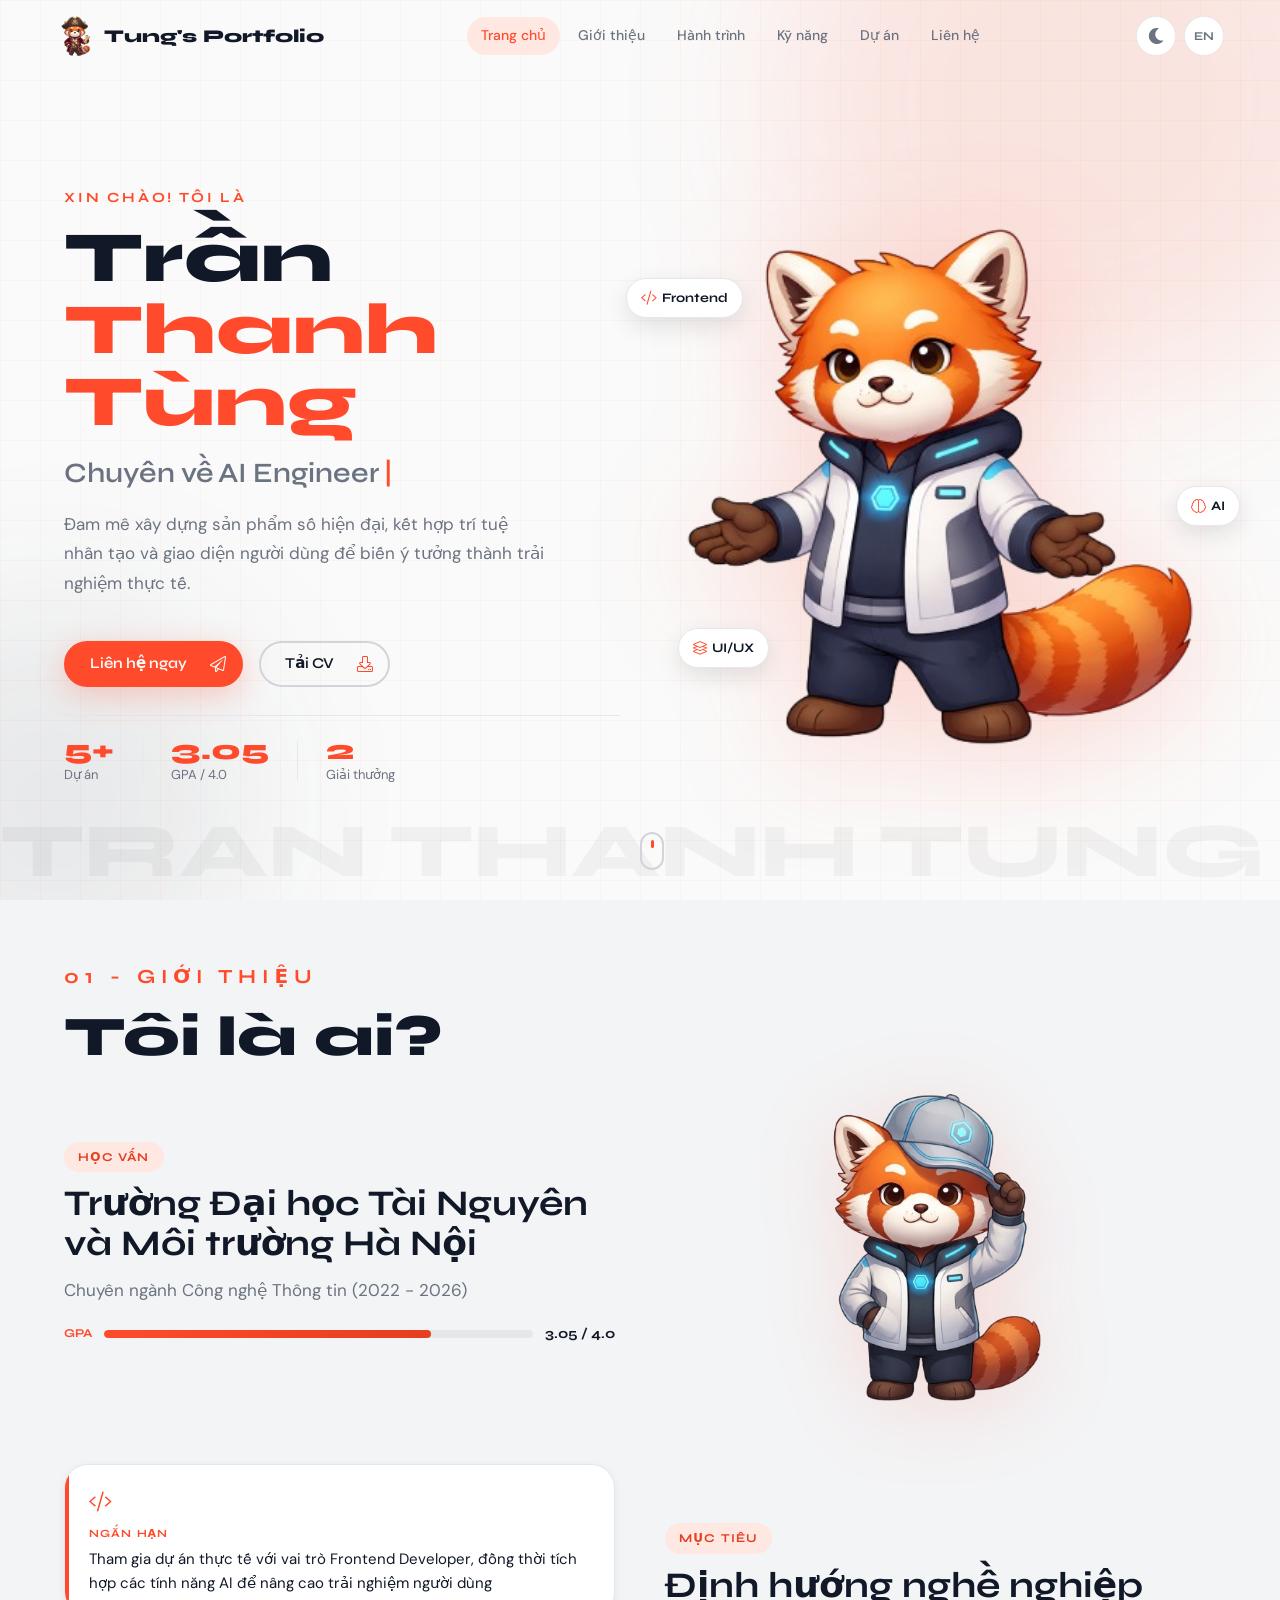
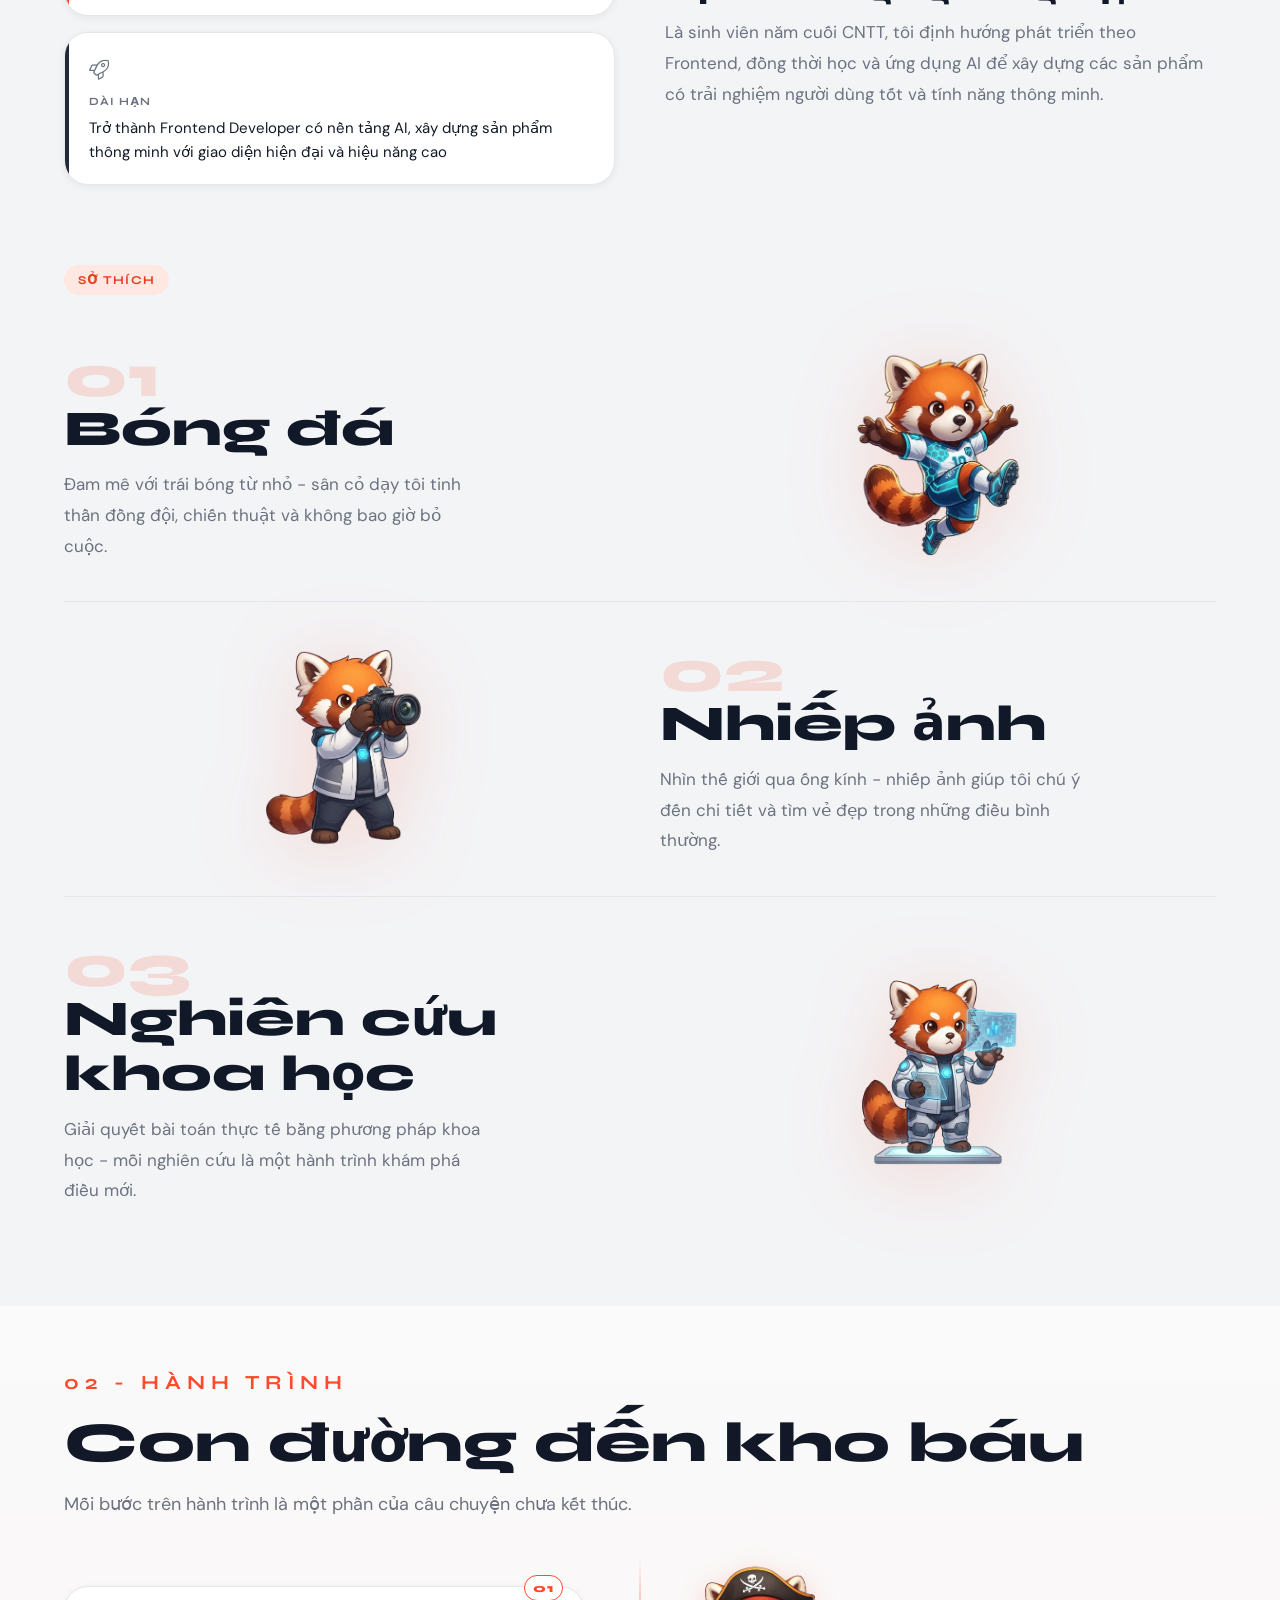
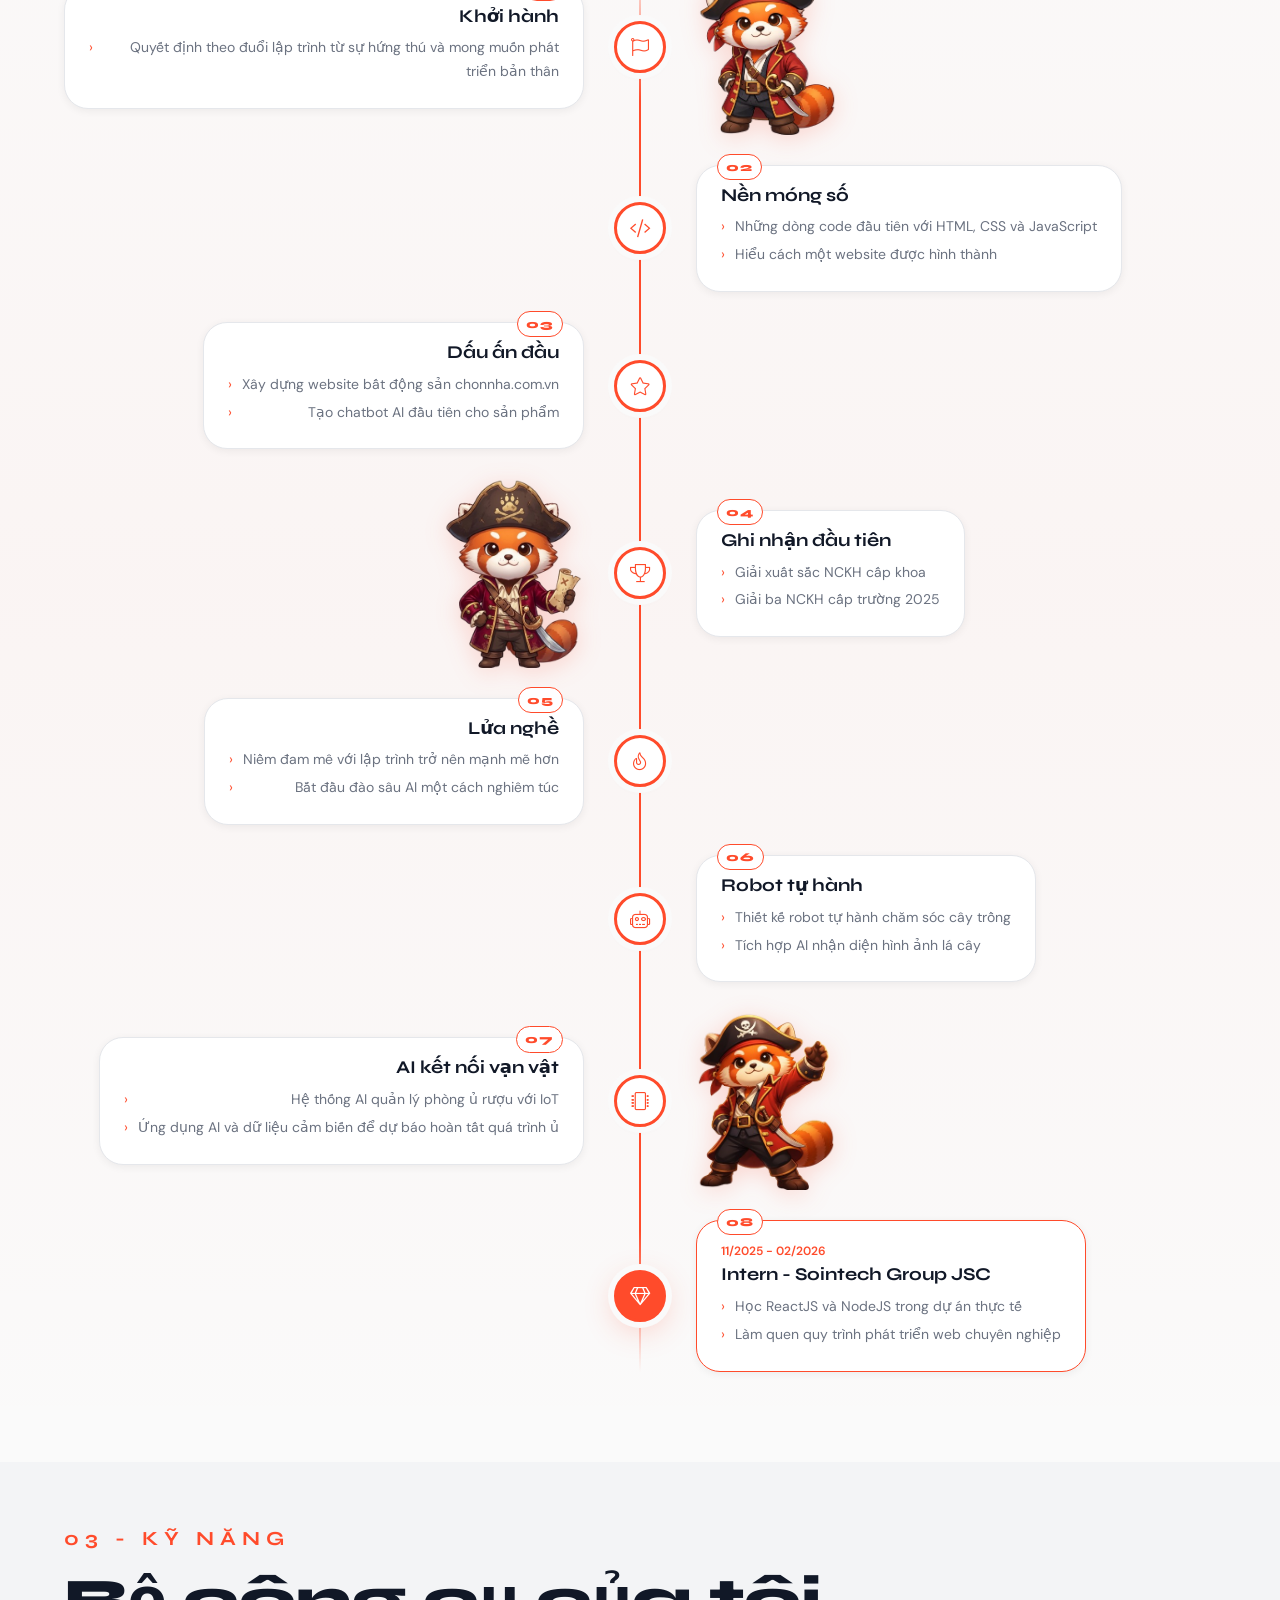
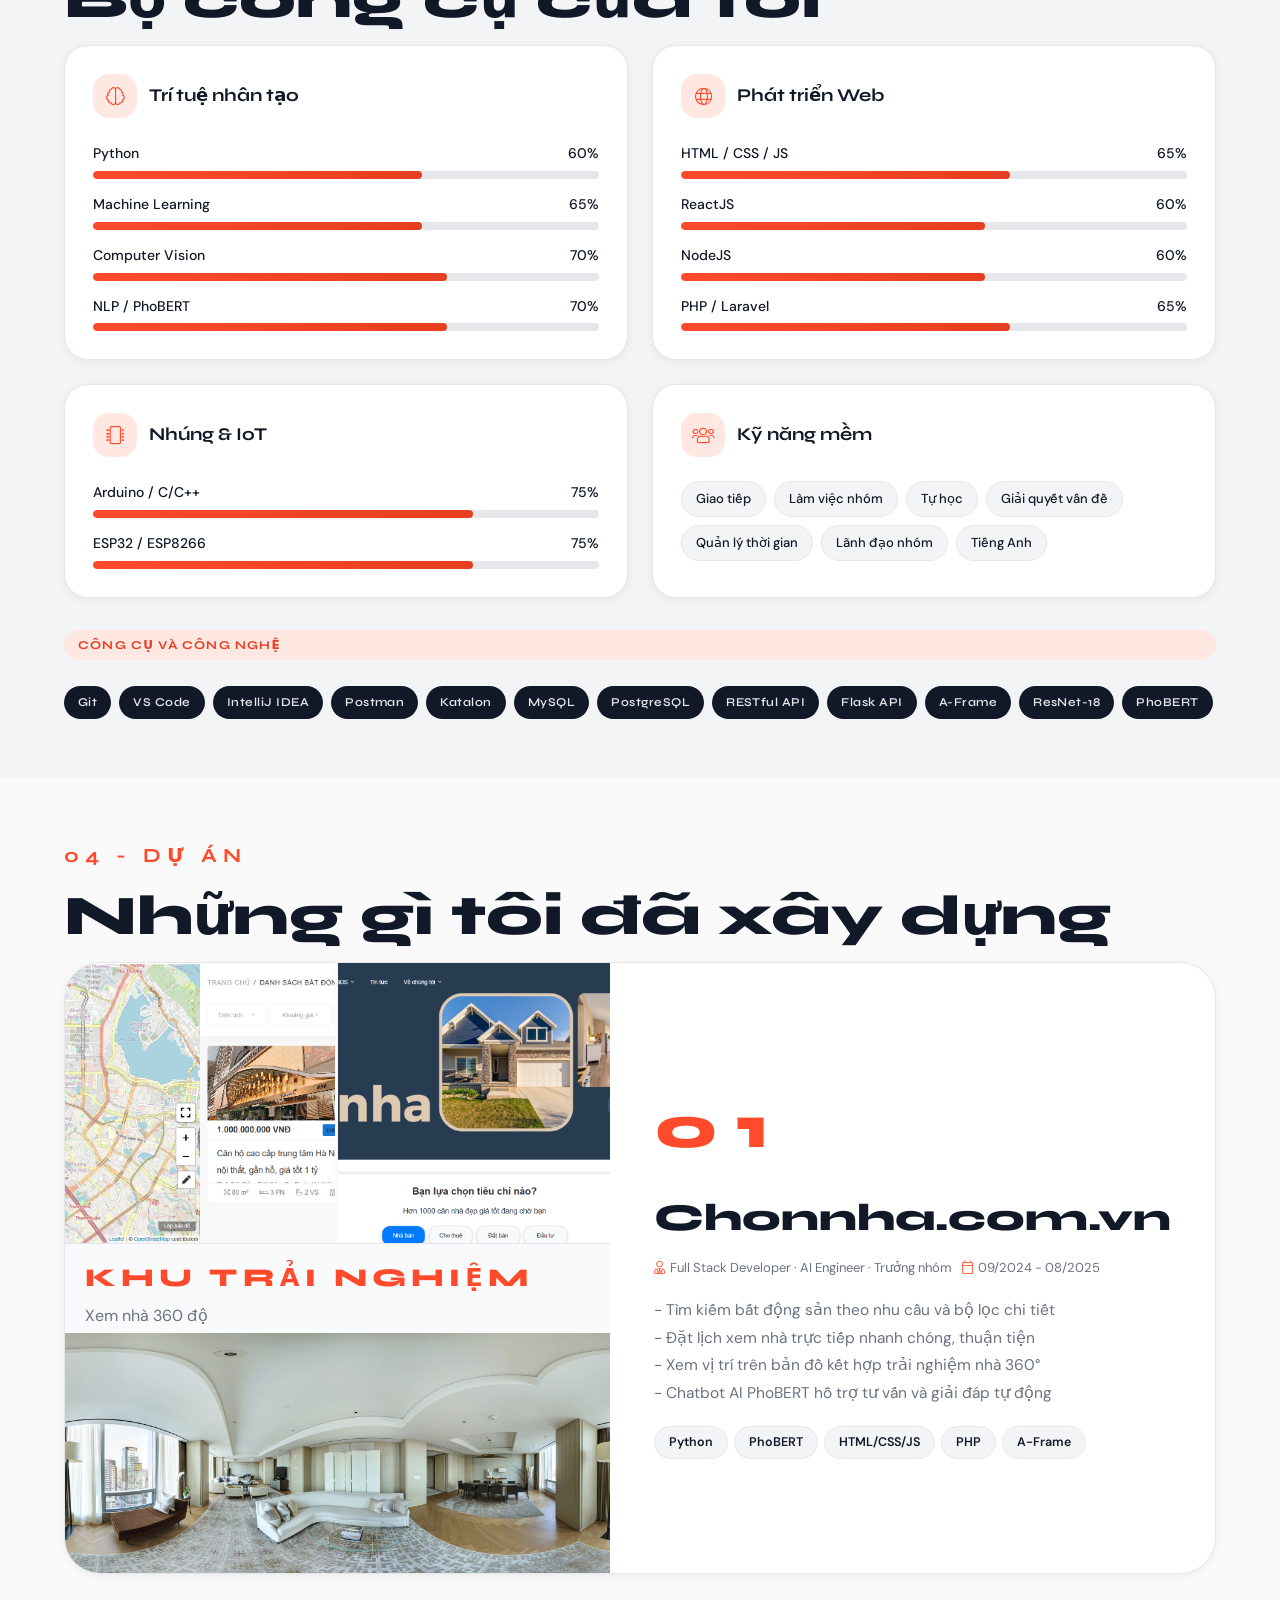
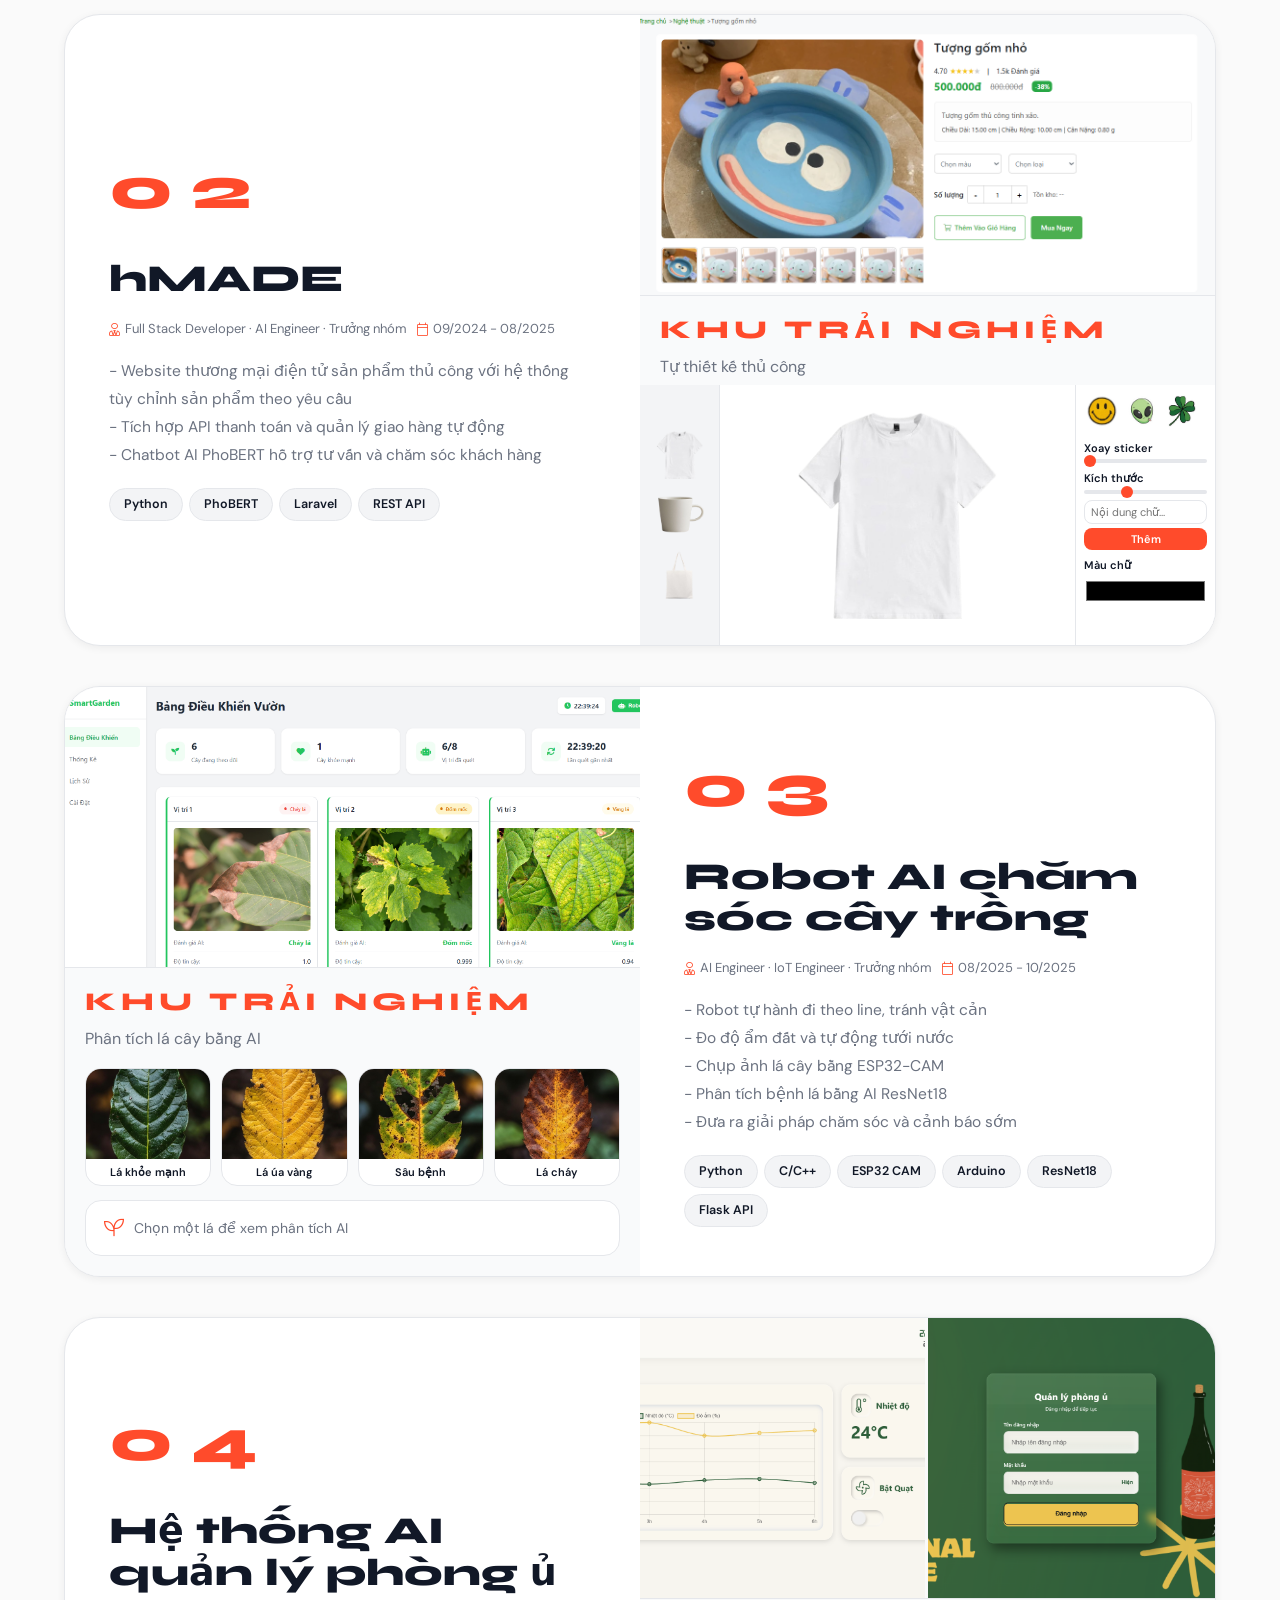
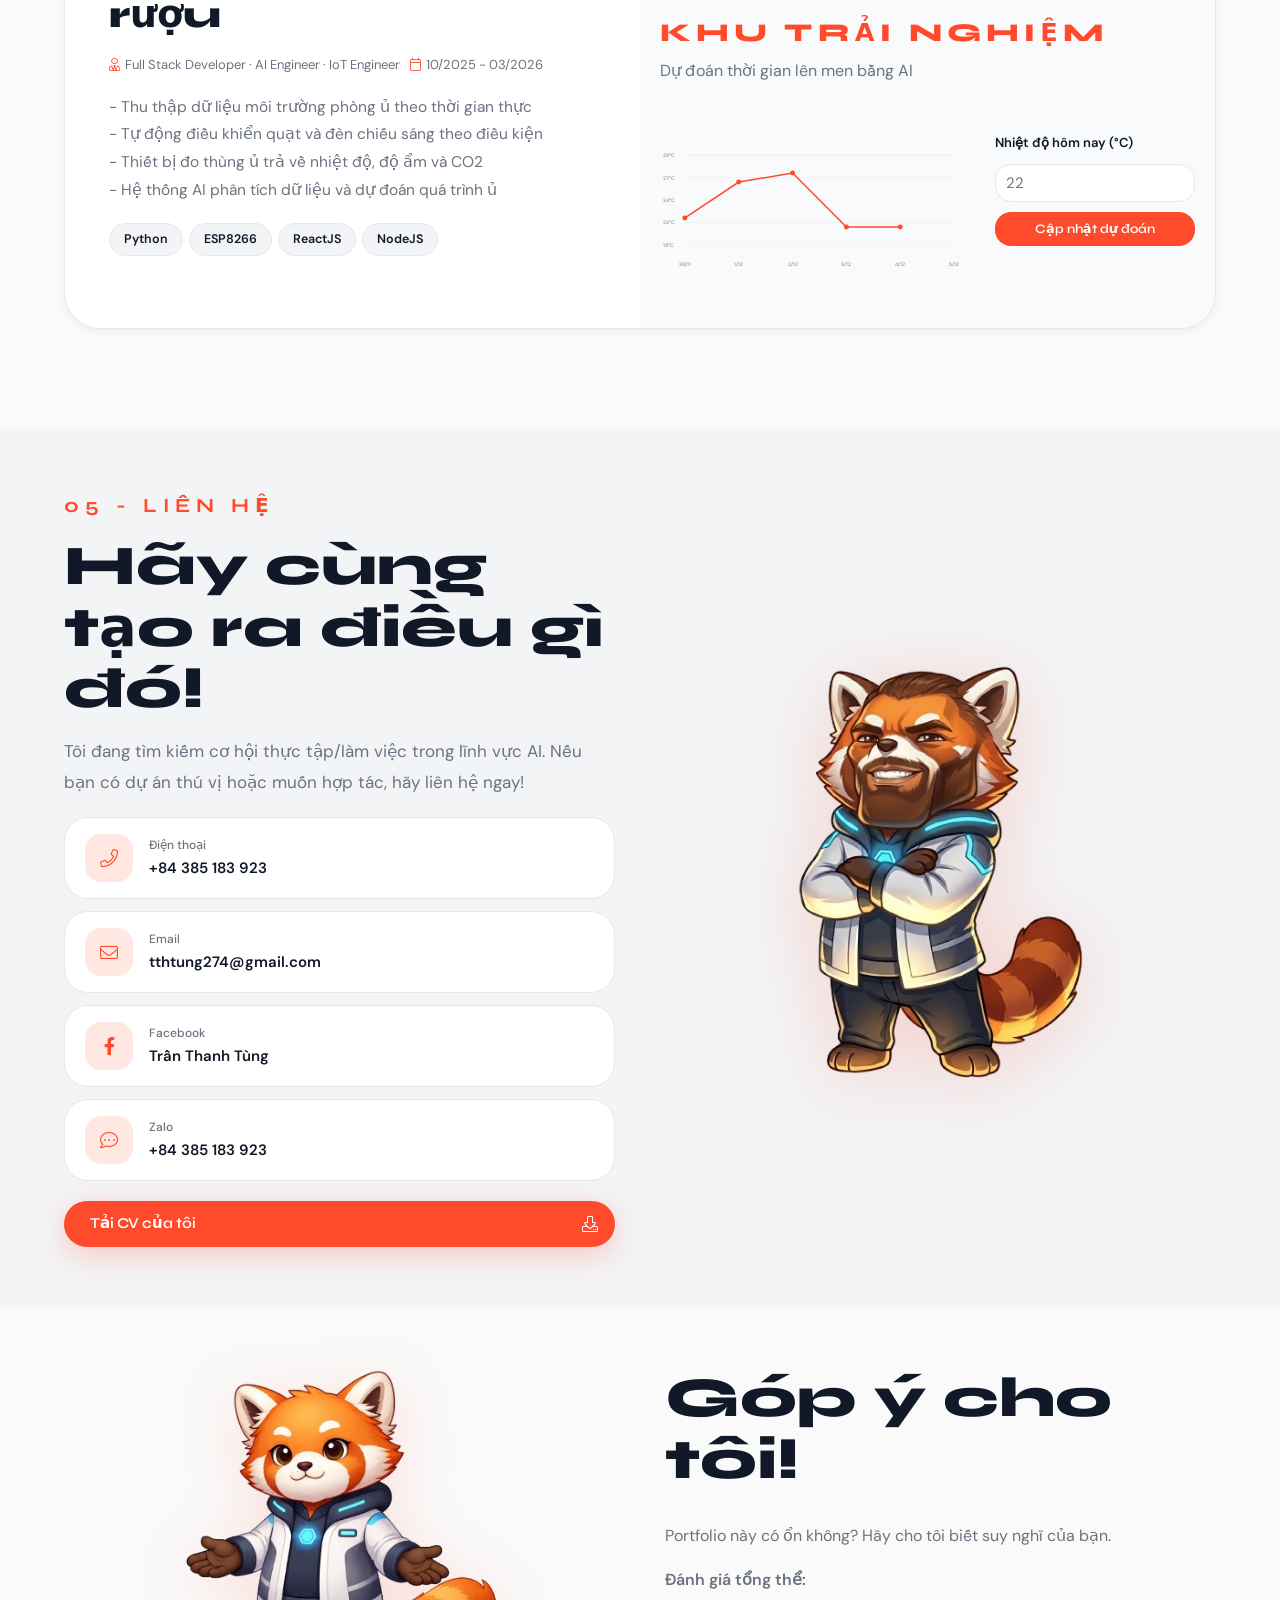
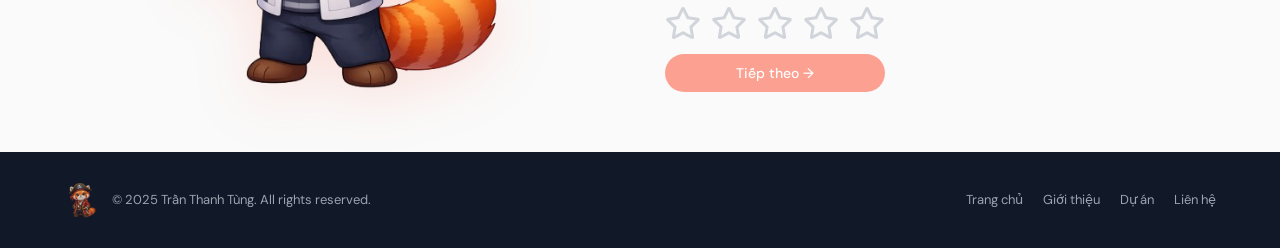
==== commit 889873d2: "mô tả thay đổi" ====
--- a/index.html
+++ b/index.html
@@ -79,7 +79,7 @@
     <header class="navbar" id="navbar">
         <div class="navbar__inner">
             <a href="#home" class="navbar__logo" aria-label="Home">
-                <img src="public/images/mascot-pirates1.png" alt="Logo Tùng" class="navbar__logo-img" loading="lazy" />
+                <img src="images/mascot-pirates2.png" alt="Logo Tùng" class="navbar__logo-img" loading="lazy" />
                 <span class="navbar__logo-text">Tung's Portfolio</span>
             </a>
 
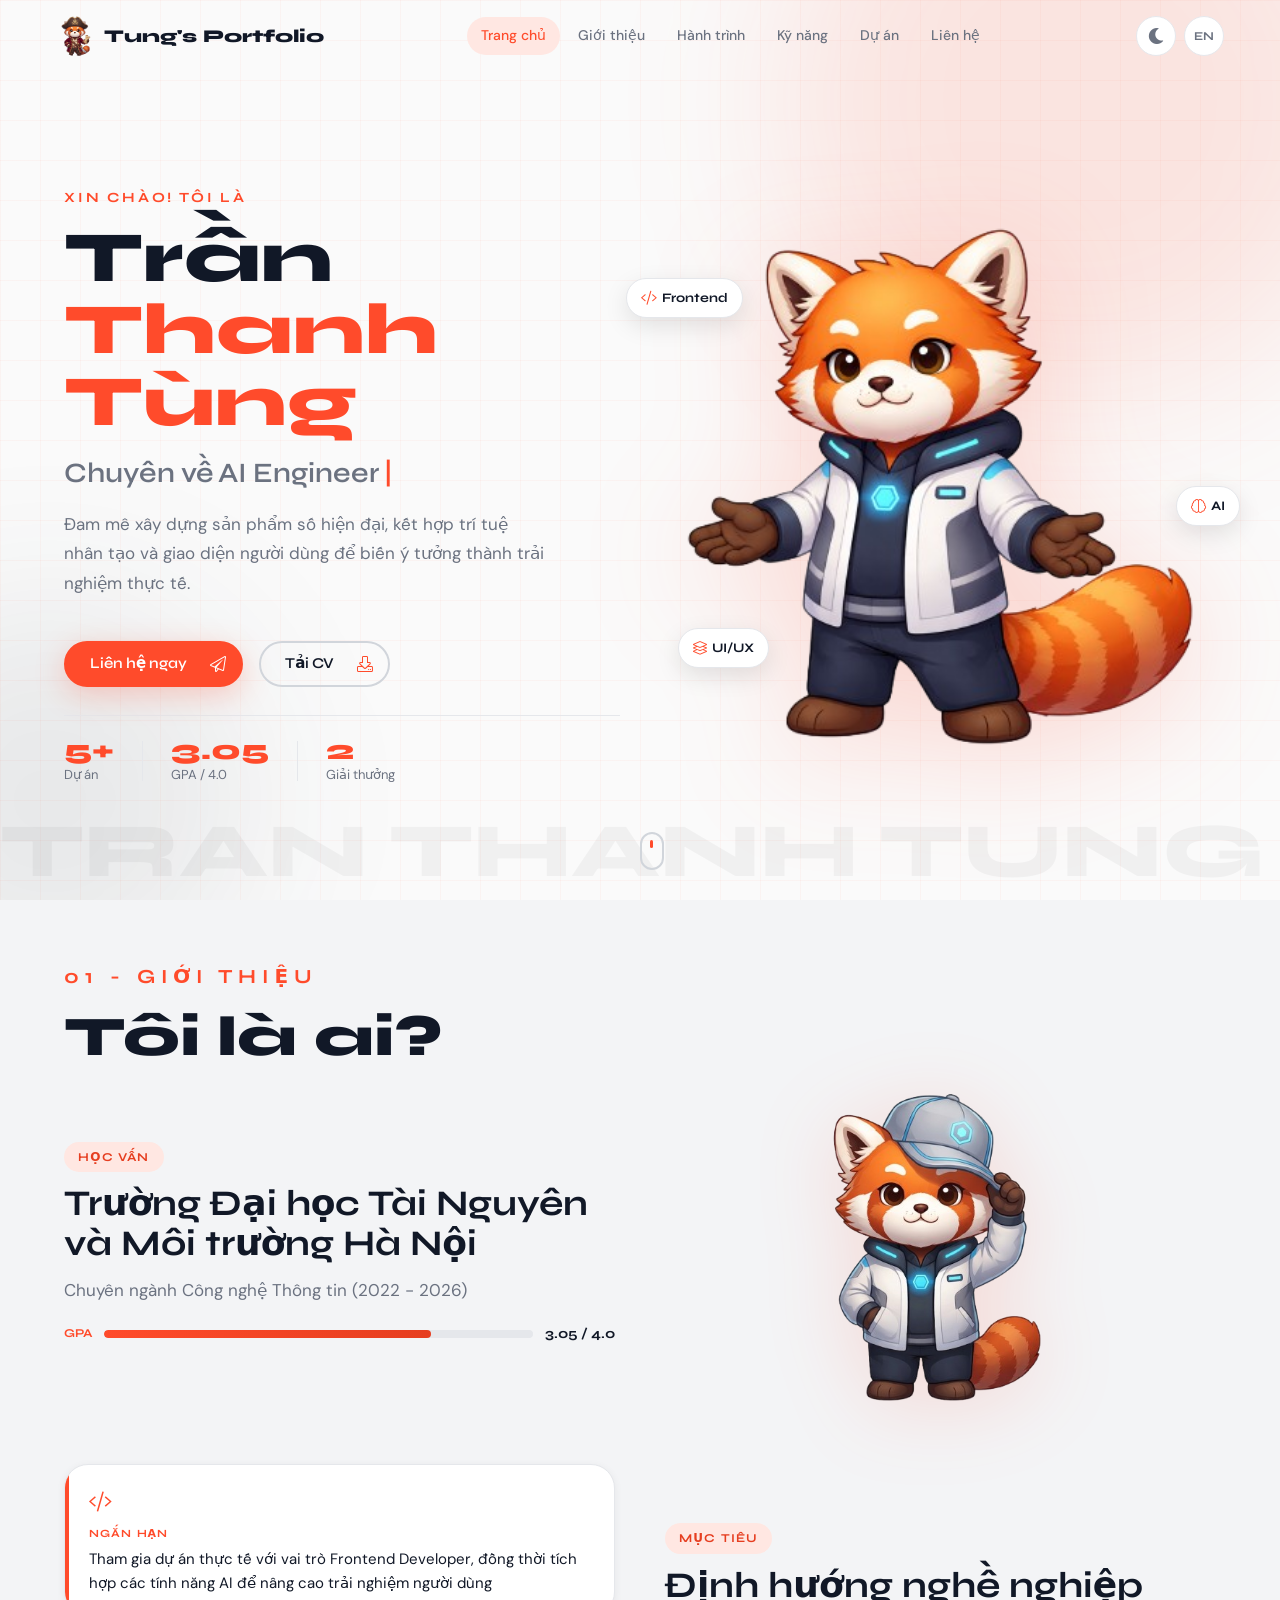
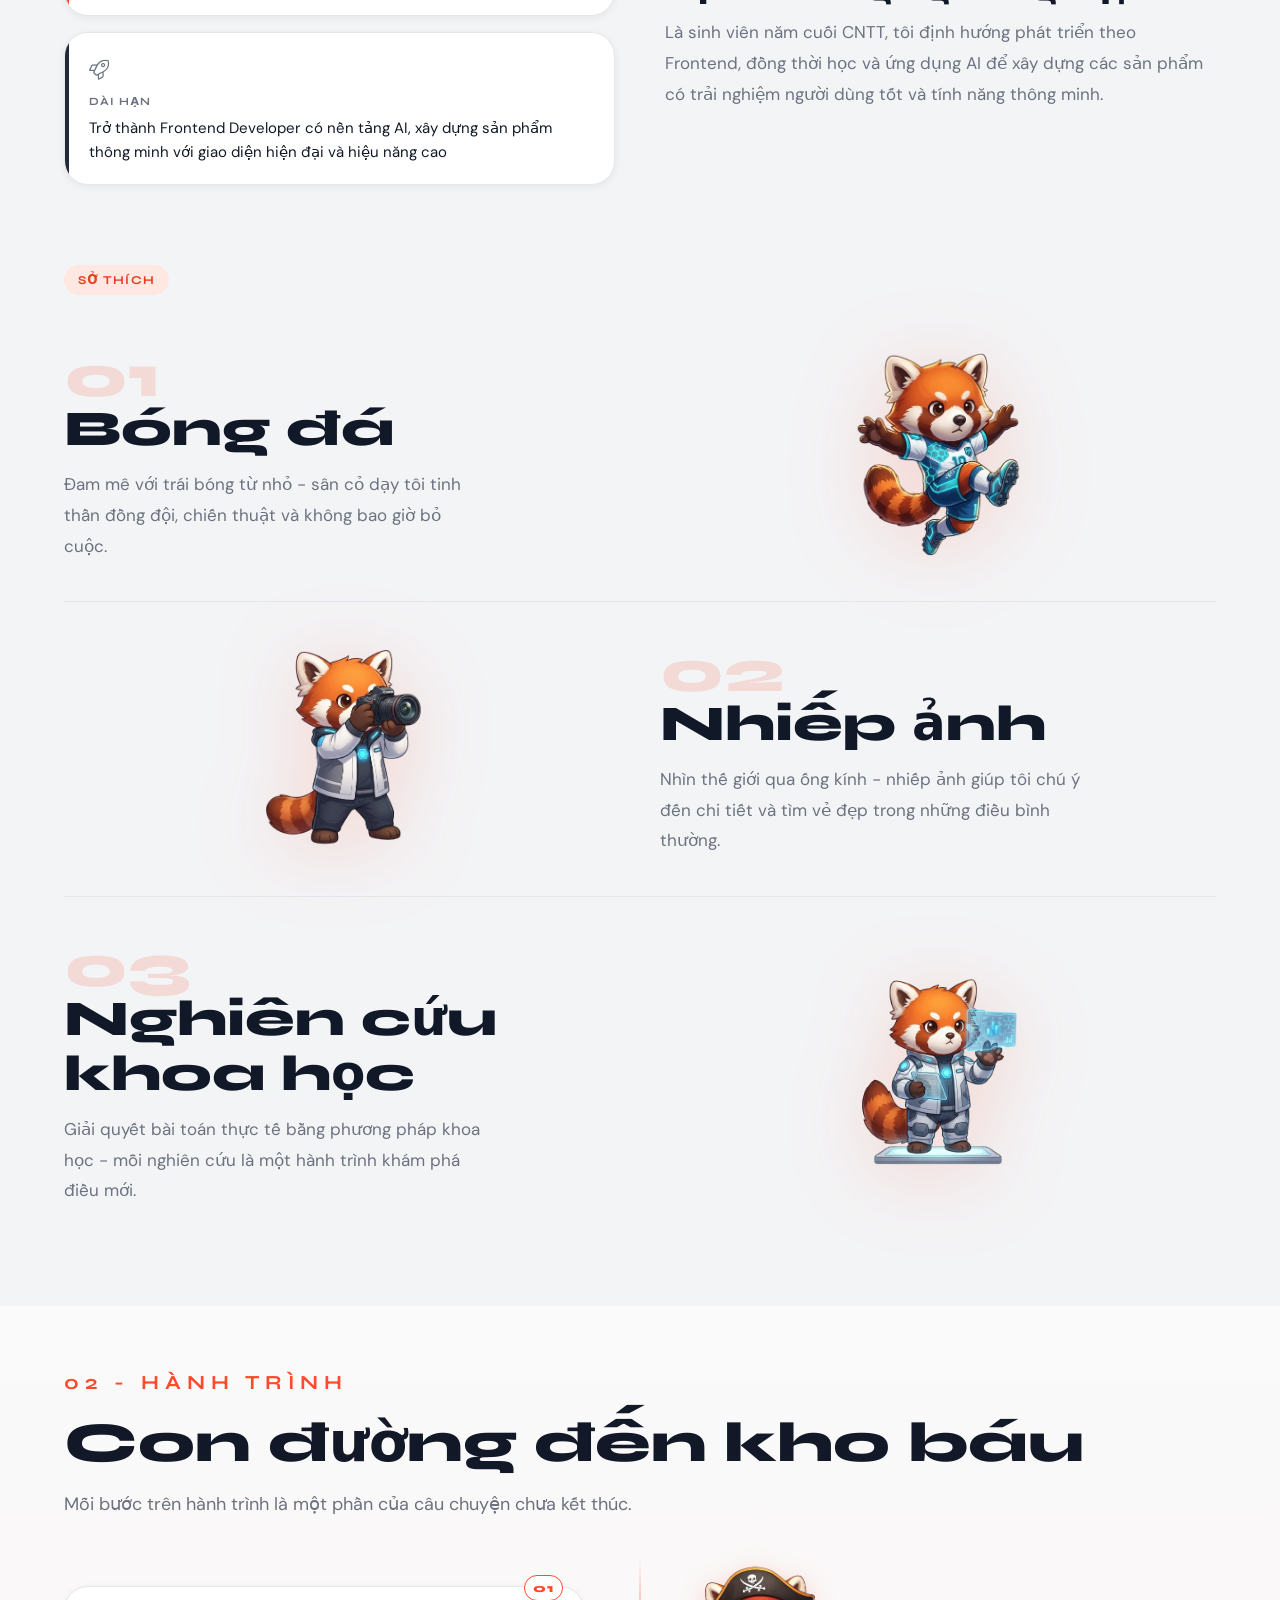
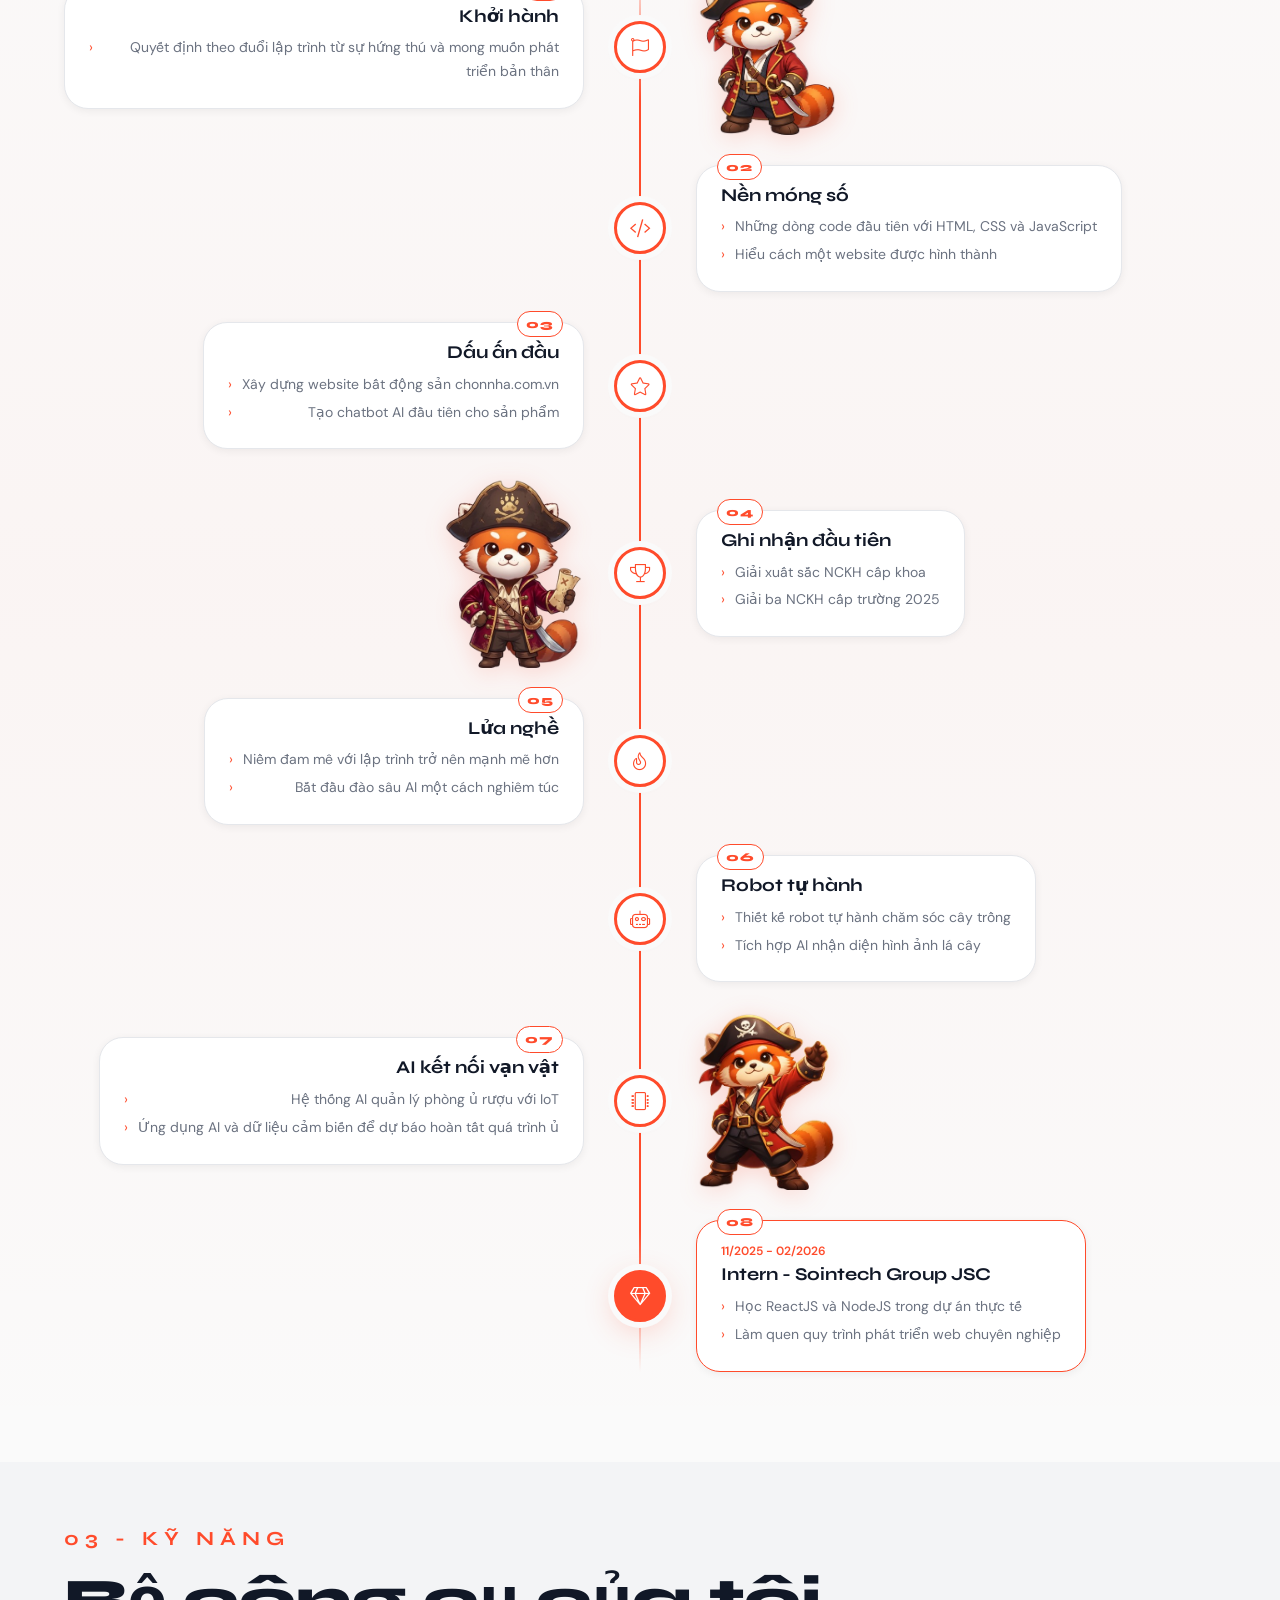
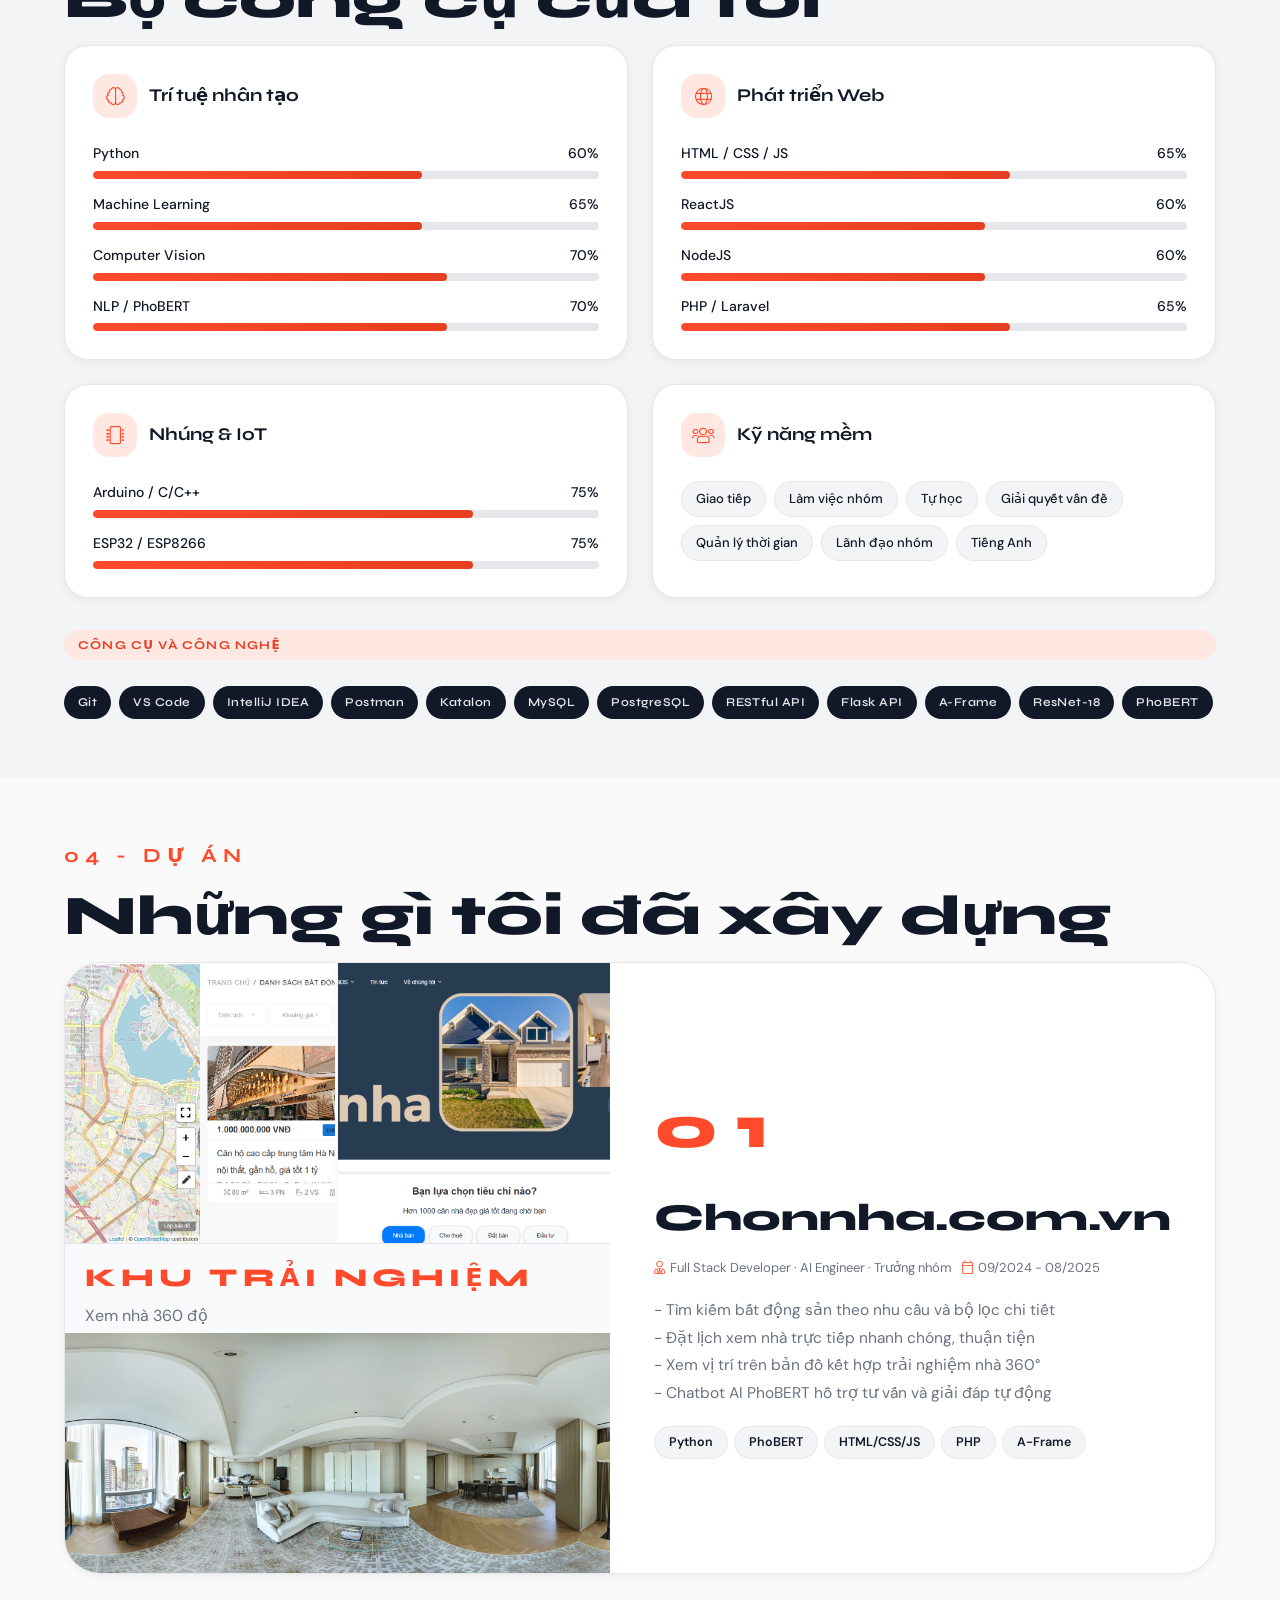
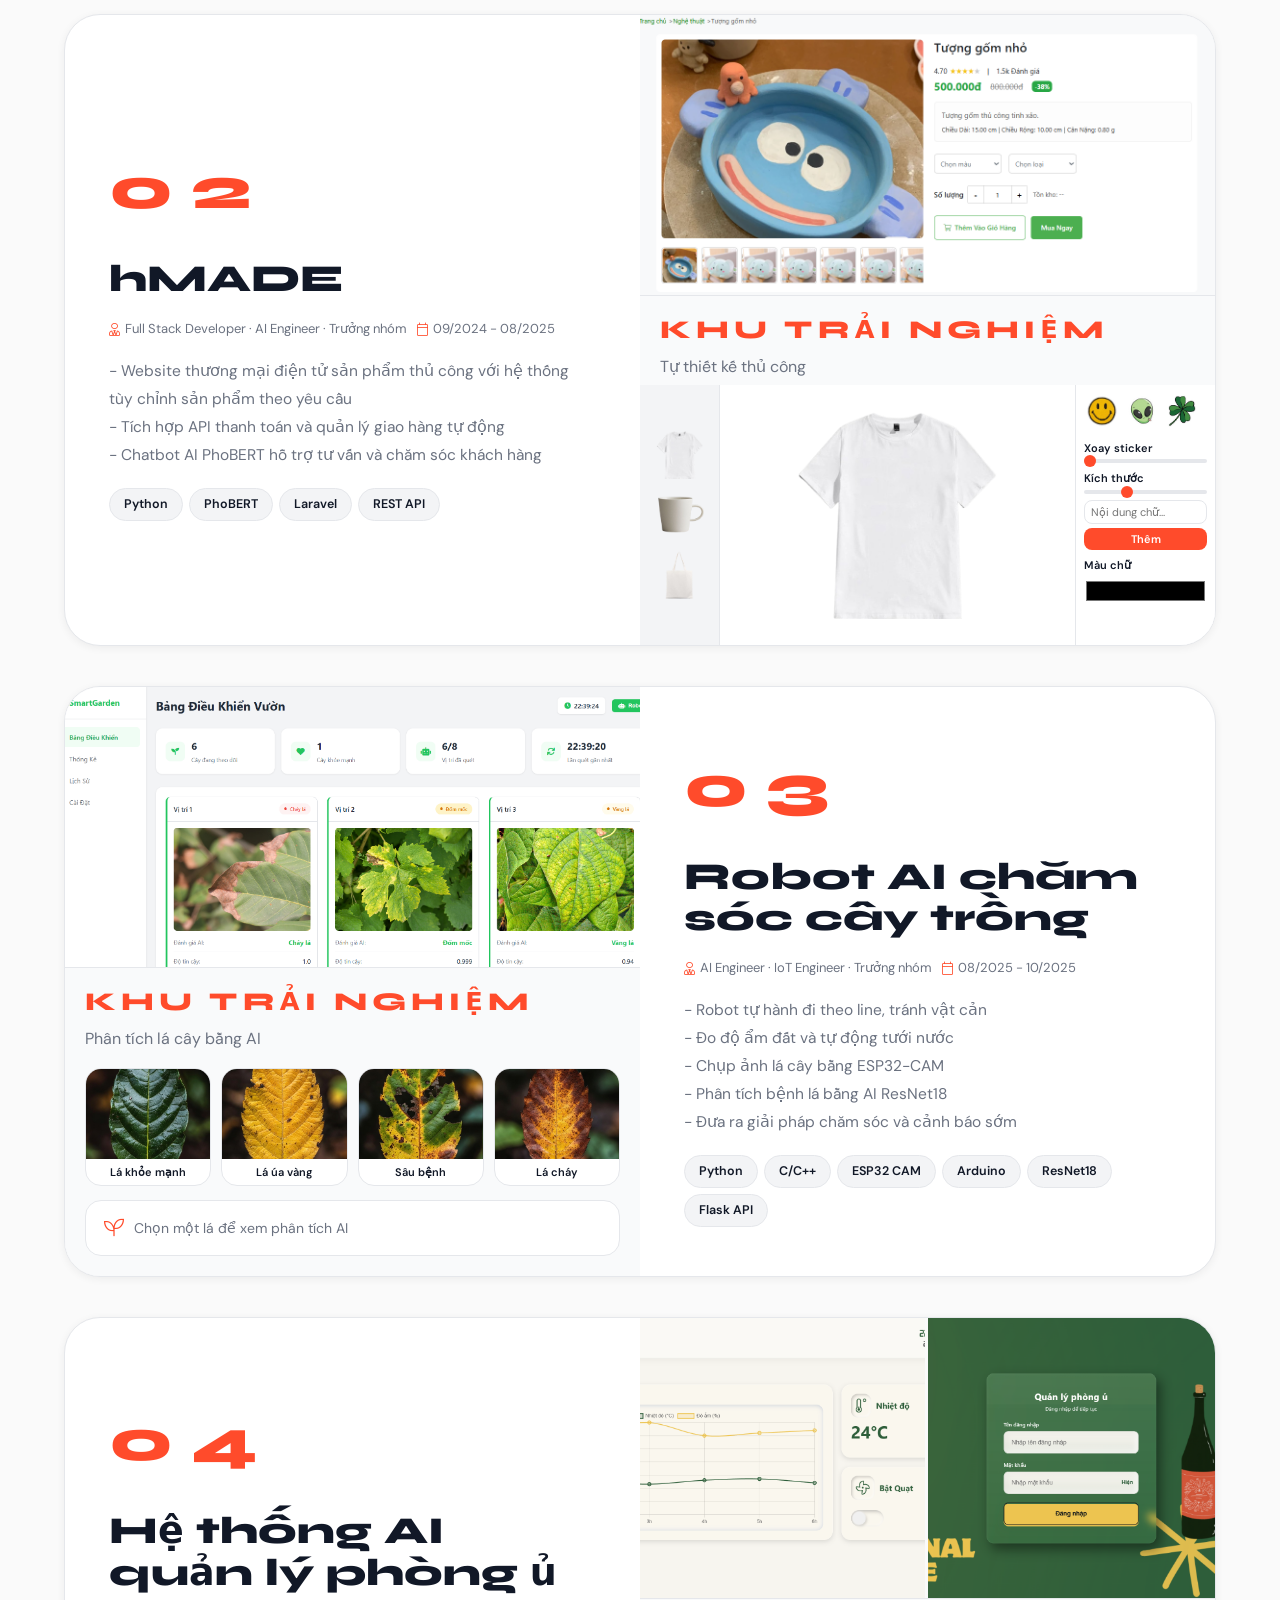
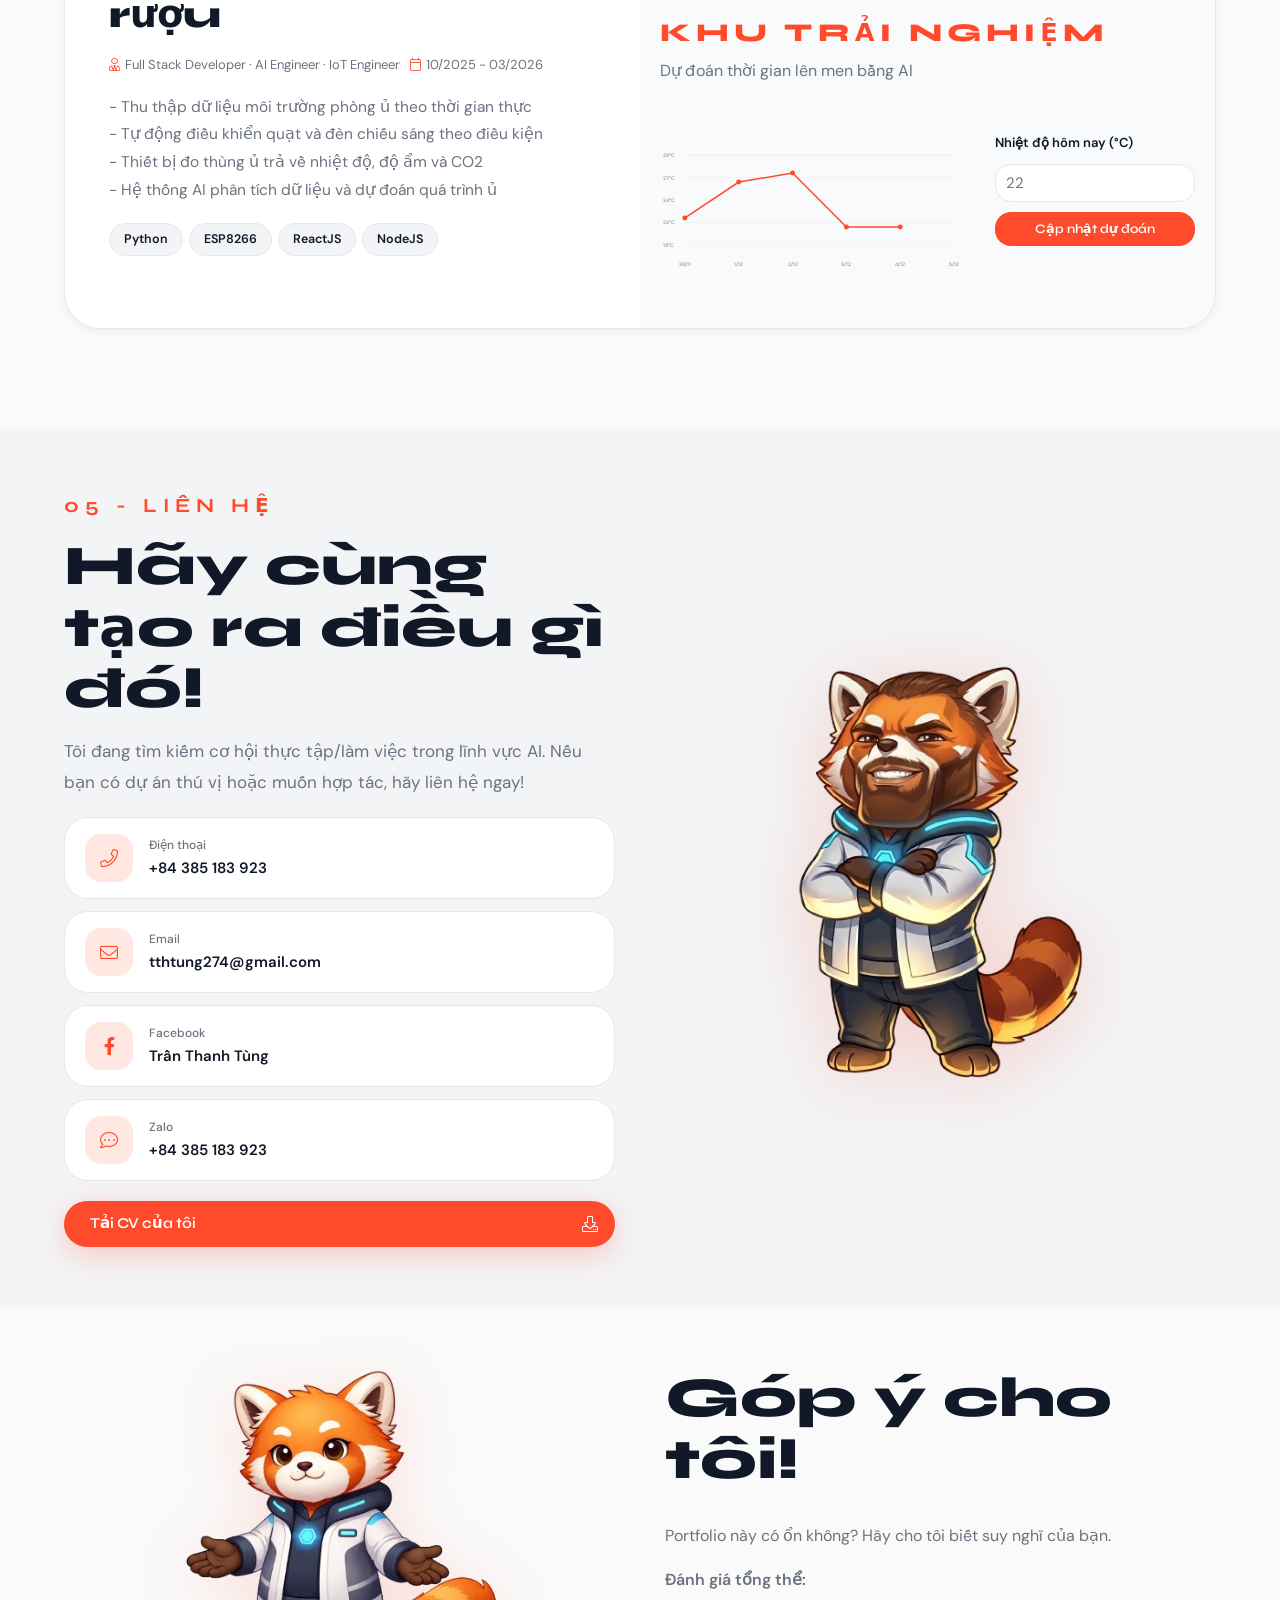
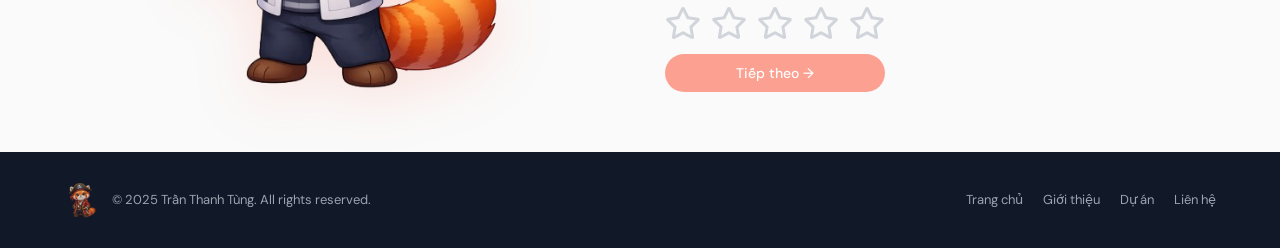
==== commit 433d2207: "seo and sgo" ====
--- a/index.html
+++ b/index.html
@@ -4,67 +4,149 @@
 <head>
     <meta charset="UTF-8" />
     <meta name="viewport" content="width=device-width, initial-scale=1.0" />
-    <title>Tran Thanh Tung | AI Engineer · Frontend Developer</title>
-    <link rel="shortcut icon" href="favicon.ico" type="image/x-icon">
-
-    <meta name="description"
-        content="Tran Thanh Tung Portfolio. AI Engineer and Frontend Developer. Artificial Intelligence, Web Development, Remote opportunities." />
-    <meta name="keywords"
-        content="Tran Thanh Tung AI Engineer Frontend Developer Portfolio AI Web Developer Vietnam" />
-    <meta name="author" content="Tran Thanh Tung" />
-    <meta name="robots" content="index, follow" />
+    <meta http-equiv="X-UA-Compatible" content="IE=edge" />
+
+    <title>Trần Thanh Tùng | AI Engineer & Frontend Developer tại Hà Nội</title>
+
+    <meta name="description" content="Trần Thanh Tùng là AI Engineer và Frontend Developer tại Hà Nội, Việt Nam. Chuyên về Computer Vision, NLP, ReactJS, và xây dựng sản phẩm số kết hợp trí tuệ nhân tạo. GPA 3.05/4.0, 5+ dự án thực tế, 2 giải thưởng NCKH." />
+    <meta name="keywords" content="Trần Thanh Tùng, AI Engineer, Frontend Developer, Hà Nội, Vietnam, ReactJS, Python, Computer Vision, NLP, PhoBERT, Portfolio" />
+    <meta name="author" content="Trần Thanh Tùng" />
+    <meta name="robots" content="index, follow, max-snippet:-1, max-image-preview:large, max-video-preview:-1" />
     <link rel="canonical" href="https://tranthanhtung.page.gd/" />
 
-    <meta property="og:type" content="website" />
-    <meta property="og:site_name" content="Tran Thanh Tung Portfolio" />
+    <meta property="og:type" content="profile" />
+    <meta property="og:site_name" content="Trần Thanh Tùng Portfolio" />
     <meta property="og:url" content="https://tranthanhtung.page.gd/" />
-    <meta property="og:title" content="Tran Thanh Tung | AI Engineer · Frontend Developer" />
-    <meta property="og:description"
-        content="Portfolio showcasing AI systems and modern frontend web development projects." />
-    <meta property="og:image" content="https://tranthanhtung.page.gd/public/images/preview.png" />
+    <meta property="og:title" content="Trần Thanh Tùng | AI Engineer & Frontend Developer tại Hà Nội" />
+    <meta property="og:description" content="Portfolio của Trần Thanh Tùng, chuyên gia AI Engineer và Frontend Developer tại Hà Nội. Các dự án nổi bật: chonnha.com.vn, robot AI chăm sóc cây trồng, hệ thống IoT quản lý phòng ủ rượu." />
+    <meta property="og:image" content="https://tranthanhtung.page.gd/images/preview.png" />
+    <meta property="og:image:width" content="1200" />
+    <meta property="og:image:height" content="630" />
+    <meta property="og:locale" content="vi_VN" />
+    <meta property="og:locale:alternate" content="en_US" />
+    <meta property="profile:first_name" content="Thanh Tùng" />
+    <meta property="profile:last_name" content="Trần" />
 
     <meta name="twitter:card" content="summary_large_image" />
-    <meta name="twitter:title" content="Tran Thanh Tung | AI Engineer · Frontend Developer" />
-    <meta name="twitter:description"
-        content="AI and Frontend Developer Portfolio. Building intelligent and user-friendly applications." />
-
-    <link rel="icon" href="/public/images/favicon-48.png" sizes="48x48" type="image/png" />
+    <meta name="twitter:title" content="Trần Thanh Tùng | AI Engineer & Frontend Developer" />
+    <meta name="twitter:description" content="AI Engineer và Frontend Developer tại Hà Nội. Chuyên Computer Vision, NLP, ReactJS. 5+ dự án thực tế." />
+    <meta name="twitter:image" content="https://tranthanhtung.page.gd/images/preview.png" />
+
+    <link rel="icon" href="images/favicon-48.png" sizes="48x48" type="image/png" />
+    <link rel="shortcut icon" href="favicon.ico" type="image/x-icon" />
 
     <link rel="preconnect" href="https://fonts.googleapis.com" />
     <link rel="preconnect" href="https://fonts.gstatic.com" crossorigin />
-    <link
-        href="https://fonts.googleapis.com/css2?family=Syne:wght@400;600;700;800&family=DM+Sans:wght@300;400;500;600&display=swap"
-        rel="stylesheet" />
-    <link rel="stylesheet" href="public/fontawesome-pro-5/css/all.css" />
+    <link href="https://fonts.googleapis.com/css2?family=Syne:wght@400;600;700;800&family=DM+Sans:wght@300;400;500;600&display=swap" rel="stylesheet" />
+    <link rel="stylesheet" href="fontawesome-pro-5/css/all.css" />
     <link rel="stylesheet" href="app.css" />
-    
+
     <script async src="https://www.googletagmanager.com/gtag/js?id=G-EZLLE17NCM"></script>
     <script>
         window.dataLayer = window.dataLayer || [];
         function gtag(){dataLayer.push(arguments);}
         gtag('js', new Date());
-
         gtag('config', 'G-EZLLE17NCM');
     </script>
 
     <script type="application/ld+json">
-        {
+    {
         "@context": "https://schema.org",
         "@type": "Person",
-        "name": "Tran Thanh Tung",
+        "name": "Trần Thanh Tùng",
+        "alternateName": "Tran Thanh Tung",
         "jobTitle": "AI Engineer & Frontend Developer",
         "url": "https://tranthanhtung.page.gd",
+        "image": "https://tranthanhtung.page.gd/images/preview.png",
+        "email": "tthtung274@gmail.com",
+        "telephone": "+84385183923",
+        "address": {
+            "@type": "PostalAddress",
+            "addressLocality": "Hà Nội",
+            "addressCountry": "VN"
+        },
+        "alumniOf": {
+            "@type": "CollegeOrUniversity",
+            "name": "Trường Đại học Tài Nguyên và Môi trường Hà Nội",
+            "url": "https://hunre.edu.vn"
+        },
         "knowsAbout": [
             "Artificial Intelligence",
             "Machine Learning",
             "Computer Vision",
             "Natural Language Processing",
             "Frontend Development",
-            "Web Development",
             "ReactJS",
-            "UI/UX"
+            "Python",
+            "IoT",
+            "PhoBERT",
+            "ResNet"
+        ],
+        "sameAs": [
+            "https://facebook.com/tthtung274/",
+            "https://zalo.me/0385183923"
+        ],
+        "award": [
+            "Giải xuất sắc NCKH cấp khoa",
+            "Giải ba NCKH cấp trường 2025"
         ]
+    }
+    </script>
+
+    <script type="application/ld+json">
+    {
+        "@context": "https://schema.org",
+        "@type": "WebSite",
+        "name": "Trần Thanh Tùng Portfolio",
+        "url": "https://tranthanhtung.page.gd",
+        "description": "Portfolio cá nhân của Trần Thanh Tùng, AI Engineer và Frontend Developer tại Hà Nội.",
+        "inLanguage": ["vi", "en"],
+        "author": {
+            "@type": "Person",
+            "name": "Trần Thanh Tùng"
         }
+    }
+    </script>
+
+    <script type="application/ld+json">
+    {
+        "@context": "https://schema.org",
+        "@type": "FAQPage",
+        "mainEntity": [
+            {
+                "@type": "Question",
+                "name": "Trần Thanh Tùng là ai?",
+                "acceptedAnswer": {
+                    "@type": "Answer",
+                    "text": "Trần Thanh Tùng là AI Engineer và Frontend Developer tại Hà Nội, Việt Nam. Anh là sinh viên năm cuối chuyên ngành Công nghệ Thông tin tại Trường Đại học Tài Nguyên và Môi trường Hà Nội (GPA 3.05/4.0). Anh chuyên về Computer Vision, NLP, ReactJS và đã thực hiện hơn 5 dự án thực tế."
+                }
+            },
+            {
+                "@type": "Question",
+                "name": "Trần Thanh Tùng có kinh nghiệm gì?",
+                "acceptedAnswer": {
+                    "@type": "Answer",
+                    "text": "Trần Thanh Tùng có kinh nghiệm thực tế trong AI Engineering (Computer Vision, NLP/PhoBERT), Frontend Development (ReactJS, HTML/CSS/JS), IoT Engineering (ESP32, Arduino) và đã thực tập tại Sointech Group JSC từ tháng 11/2025 đến 02/2026. Anh đã đạt 2 giải thưởng NCKH cấp khoa và cấp trường."
+                }
+            },
+            {
+                "@type": "Question",
+                "name": "Các dự án nổi bật của Trần Thanh Tùng là gì?",
+                "acceptedAnswer": {
+                    "@type": "Answer",
+                    "text": "4 dự án nổi bật: (1) Chonnha.com.vn: website bất động sản với chatbot AI PhoBERT và xem nhà 360 độ; (2) hMADE: sàn thương mại điện tử sản phẩm thủ công tích hợp AI; (3) Robot AI chăm sóc cây trồng sử dụng ResNet18 phân tích bệnh lá; (4) Hệ thống AI quản lý phòng ủ rượu với IoT."
+                }
+            },
+            {
+                "@type": "Question",
+                "name": "Liên hệ với Trần Thanh Tùng như thế nào?",
+                "acceptedAnswer": {
+                    "@type": "Answer",
+                    "text": "Bạn có thể liên hệ Trần Thanh Tùng qua email tthtung274@gmail.com, điện thoại/Zalo +84 385 183 923, hoặc Facebook tại facebook.com/tthtung274/."
+                }
+            }
+        ]
+    }
     </script>
 
     <script src="https://aframe.io/releases/1.5.0/aframe.min.js"></script>
@@ -151,7 +233,7 @@
                             <i class="fal fa-paper-plane"></i>
                         </span>
                     </a>
-                    <a href="public/TranThanhTung_Resume.pdf" download class="hero-btn outline">
+                    <a href="TranThanhTung_Resume.pdf" download class="hero-btn outline">
                         <span class="hero-btn__text" data-lang-vi="Tải CV" data-lang-en="Download CV">
                             Tải CV
                         </span>
@@ -179,7 +261,7 @@
             </div>
             <div class="hero__visual reveal-right">
                 <div class="hero__mascot-wrap">
-                    <img src="public/images/mascot-welcom.png" alt="Tran Thanh Tung AI Engineer mascot"
+                    <img src="images/mascot-welcom.png" alt="Tran Thanh Tung AI Engineer mascot"
                         class="hero__mascot" loading="eager" />
 
                     <div class="hero__badge hero__badge--1">
@@ -231,7 +313,7 @@
                     </div>
                 </div>
                 <div class="about-block__visual">
-                    <img src="public/images/mascot-hat2.png" alt="AI Engineer student mascot" loading="lazy" />
+                    <img src="images/mascot-hat2.png" alt="AI Engineer student mascot" loading="lazy" />
                 </div>
             </div>
             <!-- Goals -->
@@ -284,12 +366,12 @@
                         </p>
                     </div>
                     <div class="hobby-row__img">
-                        <img src="public/images/mascot-football.png" alt="Football hobby mascot" loading="lazy" />
+                        <img src="images/mascot-football.png" alt="Football hobby mascot" loading="lazy" />
                     </div>
                 </div>
                 <div class="hobby-row hobby-row--img-left">
                     <div class="hobby-row__img">
-                        <img src="public/images/mascot-photo.png" alt="Photography hobby mascot" loading="lazy" />
+                        <img src="images/mascot-photo.png" alt="Photography hobby mascot" loading="lazy" />
                     </div>
                     <div class="hobby-row__text">
                         <span class="hobby-row__num">02</span>
@@ -313,7 +395,7 @@
                         </p>
                     </div>
                     <div class="hobby-row__img">
-                        <img src="public/images/mascot-lab.png" alt="Research hobby mascot" loading="lazy" />
+                        <img src="images/mascot-lab.png" alt="Research hobby mascot" loading="lazy" />
                     </div>
                 </div>
             </div>
@@ -352,7 +434,7 @@
                     </div>
                     <div class="timeline__dot"><i class="fal fa-flag"></i></div>
                     <div class="timeline__mascot">
-                        <img src="public/images/mascot-pirates1.png" alt="" loading="lazy">
+                        <img src="images/mascot-pirates1.png" alt="" loading="lazy">
                     </div>
                 </div>
 
@@ -415,7 +497,7 @@
                     </div>
                     <div class="timeline__dot"><i class="fal fa-trophy"></i></div>
                     <div class="timeline__mascot">
-                        <img src="public/images/mascot-pirates2.png" alt="" loading="lazy">
+                        <img src="images/mascot-pirates2.png" alt="" loading="lazy">
                     </div>
                 </div>
 
@@ -478,7 +560,7 @@
                     </div>
                     <div class="timeline__dot"><i class="fal fa-microchip"></i></div>
                     <div class="timeline__mascot">
-                        <img src="public/images/mascot-pirates3.png" alt="" loading="lazy">
+                        <img src="images/mascot-pirates3.png" alt="" loading="lazy">
                     </div>
                 </div>
 
@@ -663,8 +745,8 @@
                 <div class="project-card__inner">
                     <div class="project-card__media">
                         <div class="project-card__img-pair">
-                            <img src="public/images/pj1.1.png" alt="Chonnha real estate website" loading="lazy" />
-                            <img src="public/images/pj1.3.png" alt="Chonnha AI chatbot" loading="lazy" />
+                            <img src="images/pj1.1.png" alt="Chonnha real estate website" loading="lazy" />
+                            <img src="images/pj1.3.png" alt="Chonnha AI chatbot" loading="lazy" />
                         </div>
                         <!-- 360 VR Zone -->
                         <div class="xp-zone">
@@ -678,7 +760,7 @@
                                 <a-scene embedded vr-mode-ui="enabled: false"
                                     device-orientation-permission-ui="enabled: false">
                                     <a-assets>
-                                        <img id="vrImg" src="/public/images/anhVR.jpg" alt="360 degree virtual tour" />
+                                        <img id="vrImg" src="/images/anhVR.jpg" alt="360 degree virtual tour" />
                                     </a-assets>
                                     <a-sky src="#vrImg" rotation="0 -90 0"></a-sky>
                                 </a-scene>
@@ -722,7 +804,7 @@
                 <div class="project-card__inner">
                     <div class="project-card__media">
                         <div class="project-card__hero-img">
-                            <img src="public/images/pj2.1.png" alt="hMADE handmade e-commerce" loading="lazy" />
+                            <img src="images/pj2.1.png" alt="hMADE handmade e-commerce" loading="lazy" />
                         </div>
                         <!-- Customization Zone -->
                         <div class="xp-zone">
@@ -734,11 +816,11 @@
                             </div>
                             <div class="customizer">
                                 <div class="customizer__products">
-                                    <img src="public/images/custom-ao.png" alt="T-shirt" loading="lazy"
+                                    <img src="images/custom-ao.png" alt="T-shirt" loading="lazy"
                                         class="cust-product" />
-                                    <img src="public/images/custom-coc.png" alt="Mug" loading="lazy"
+                                    <img src="images/custom-coc.png" alt="Mug" loading="lazy"
                                         class="cust-product" />
-                                    <img src="public/images/custom-tui.png" alt="Bag" loading="lazy"
+                                    <img src="images/custom-tui.png" alt="Bag" loading="lazy"
                                         class="cust-product" />
                                 </div>
                                 <div class="customizer__canvas-wrap" id="custCanvas">
@@ -746,9 +828,9 @@
                                 </div>
                                 <div class="customizer__controls">
                                     <div class="cust-stickers">
-                                        <img src="public/images/sticker1.png" alt="Sticker 1" loading="lazy" />
-                                        <img src="public/images/sticker2.png" alt="Sticker 2" loading="lazy" />
-                                        <img src="public/images/sticker3.png" alt="Sticker 3" loading="lazy" />
+                                        <img src="images/sticker1.png" alt="Sticker 1" loading="lazy" />
+                                        <img src="images/sticker2.png" alt="Sticker 2" loading="lazy" />
+                                        <img src="images/sticker3.png" alt="Sticker 3" loading="lazy" />
                                     </div>
                                     <label><span data-lang-vi="Xoay sticker" data-lang-en="Rotate sticker">Xoay
                                             sticker</span>
@@ -805,7 +887,7 @@
                 <div class="project-card__inner">
                     <div class="project-card__media">
                         <div class="project-card__hero-img">
-                            <img src="public/images/pj3.png" alt="AI plant care robot" loading="lazy" />
+                            <img src="images/pj3.png" alt="AI plant care robot" loading="lazy" />
                         </div>
                         <!-- Leaf Analysis Zone -->
                         <div class="xp-zone">
@@ -820,7 +902,7 @@
                                     <button class="leaf-btn-new"
                                         data-desc-vi="Lá xanh tốt phát triển bình thường, không có dấu hiệu bất thường."
                                         data-desc-en="Healthy green leaf growing normally with no abnormal signs.">
-                                        <img src="public/images/lacay1.png" alt="Healthy leaf" loading="lazy" />
+                                        <img src="images/lacay1.png" alt="Healthy leaf" loading="lazy" />
                                         <span data-lang-vi="Lá khỏe mạnh" data-lang-en="Healthy Leaf">Lá khỏe
                                             mạnh</span>
                                     </button>
@@ -828,21 +910,21 @@
                                     <button class="leaf-btn-new"
                                         data-desc-vi="Lá úa vàng do thiếu dinh dưỡng hoặc điều kiện đất không phù hợp."
                                         data-desc-en="Yellowing leaf caused by nutrient deficiency or unsuitable soil.">
-                                        <img src="public/images/lacay2.png" alt="Yellowing leaf" loading="lazy" />
+                                        <img src="images/lacay2.png" alt="Yellowing leaf" loading="lazy" />
                                         <span data-lang-vi="Lá úa vàng" data-lang-en="Yellow Leaf">Lá úa vàng</span>
                                     </button>
 
                                     <button class="leaf-btn-new"
                                         data-desc-vi="Lá xuất hiện dấu hiệu sâu bệnh, cần can thiệp sớm để tránh lây lan."
                                         data-desc-en="Leaf shows pest or disease signs, early intervention needed.">
-                                        <img src="public/images/lacay3.png" alt="Diseased leaf" loading="lazy" />
+                                        <img src="images/lacay3.png" alt="Diseased leaf" loading="lazy" />
                                         <span data-lang-vi="Sâu bệnh" data-lang-en="Diseased">Sâu bệnh</span>
                                     </button>
 
                                     <button class="leaf-btn-new"
                                         data-desc-vi="Lá bị cháy do nắng gắt hoặc dư lượng phân bón trong đất."
                                         data-desc-en="Leaf burn caused by intense sunlight or excess fertilizer.">
-                                        <img src="public/images/lacay4.png" alt="Burned leaf" loading="lazy" />
+                                        <img src="images/lacay4.png" alt="Burned leaf" loading="lazy" />
                                         <span data-lang-vi="Lá cháy" data-lang-en="Burned">Lá cháy</span>
                                     </button>
                                 </div>
@@ -903,8 +985,8 @@
                 <div class="project-card__inner">
                     <div class="project-card__media">
                         <div class="project-card__img-pair">
-                            <img src="public/images/pj4.1.png" alt="Wine cellar AI dashboard" loading="lazy" />
-                            <img src="public/images/pj4.2.png" alt="Wine cellar sensors" loading="lazy" />
+                            <img src="images/pj4.1.png" alt="Wine cellar AI dashboard" loading="lazy" />
+                            <img src="images/pj4.2.png" alt="Wine cellar sensors" loading="lazy" />
                         </div>
                         <!-- Fermentation Zone -->
                         <div class="xp-zone">
@@ -1029,7 +1111,7 @@
                             </div>
                         </a>
                     </div>
-                    <a href="public/TranThanhTung_Resume.pdf" download class="hero-btn primary"
+                    <a href="TranThanhTung_Resume.pdf" download class="hero-btn primary"
                         style="margin-top:2rem;">
                         <span class="hero-btn__text" data-lang-vi="Tải CV của tôi" data-lang-en="Download My CV">
                             Tải CV của tôi
@@ -1040,7 +1122,7 @@
                     </a>
                 </div>
                 <div class="contact__mascot reveal-right">
-                    <img src="public/images/mascot-meme.png" alt="Friendly mascot inviting contact" loading="lazy" />
+                    <img src="images/mascot-meme.png" alt="Friendly mascot inviting contact" loading="lazy" />
                 </div>
             </div>
         </div>
@@ -1051,7 +1133,7 @@
         <div class="container">
             <div class="feedback-inner">
                 <div class="feedback-mascot reveal-left">
-                    <img src="public/images/mascot-welcom.png" alt="Feedback welcome mascot" loading="lazy" />
+                    <img src="images/mascot-welcom.png" alt="Feedback welcome mascot" loading="lazy" />
                 </div>
                 <div class="feedback-form-area reveal-right">
                     <h2 id="feedbackTitle" class="section-title" data-lang-vi="Góp ý cho tôi!"
@@ -1119,7 +1201,7 @@
         <div class="container">
             <div class="footer__inner">
                 <div class="footer__brand">
-                    <img src="public/images/mascot-pirates1.png" alt="Logo" loading="lazy" class="footer__logo" />
+                    <img src="images/mascot-pirates1.png" alt="Logo" loading="lazy" class="footer__logo" />
                     <p data-lang-vi="© 2025 Trần Thanh Tùng. All rights reserved."
                         data-lang-en="© 2025 Tran Thanh Tung. All rights reserved.">© 2025 Trần Thanh Tùng. All rights
                         reserved.</p>
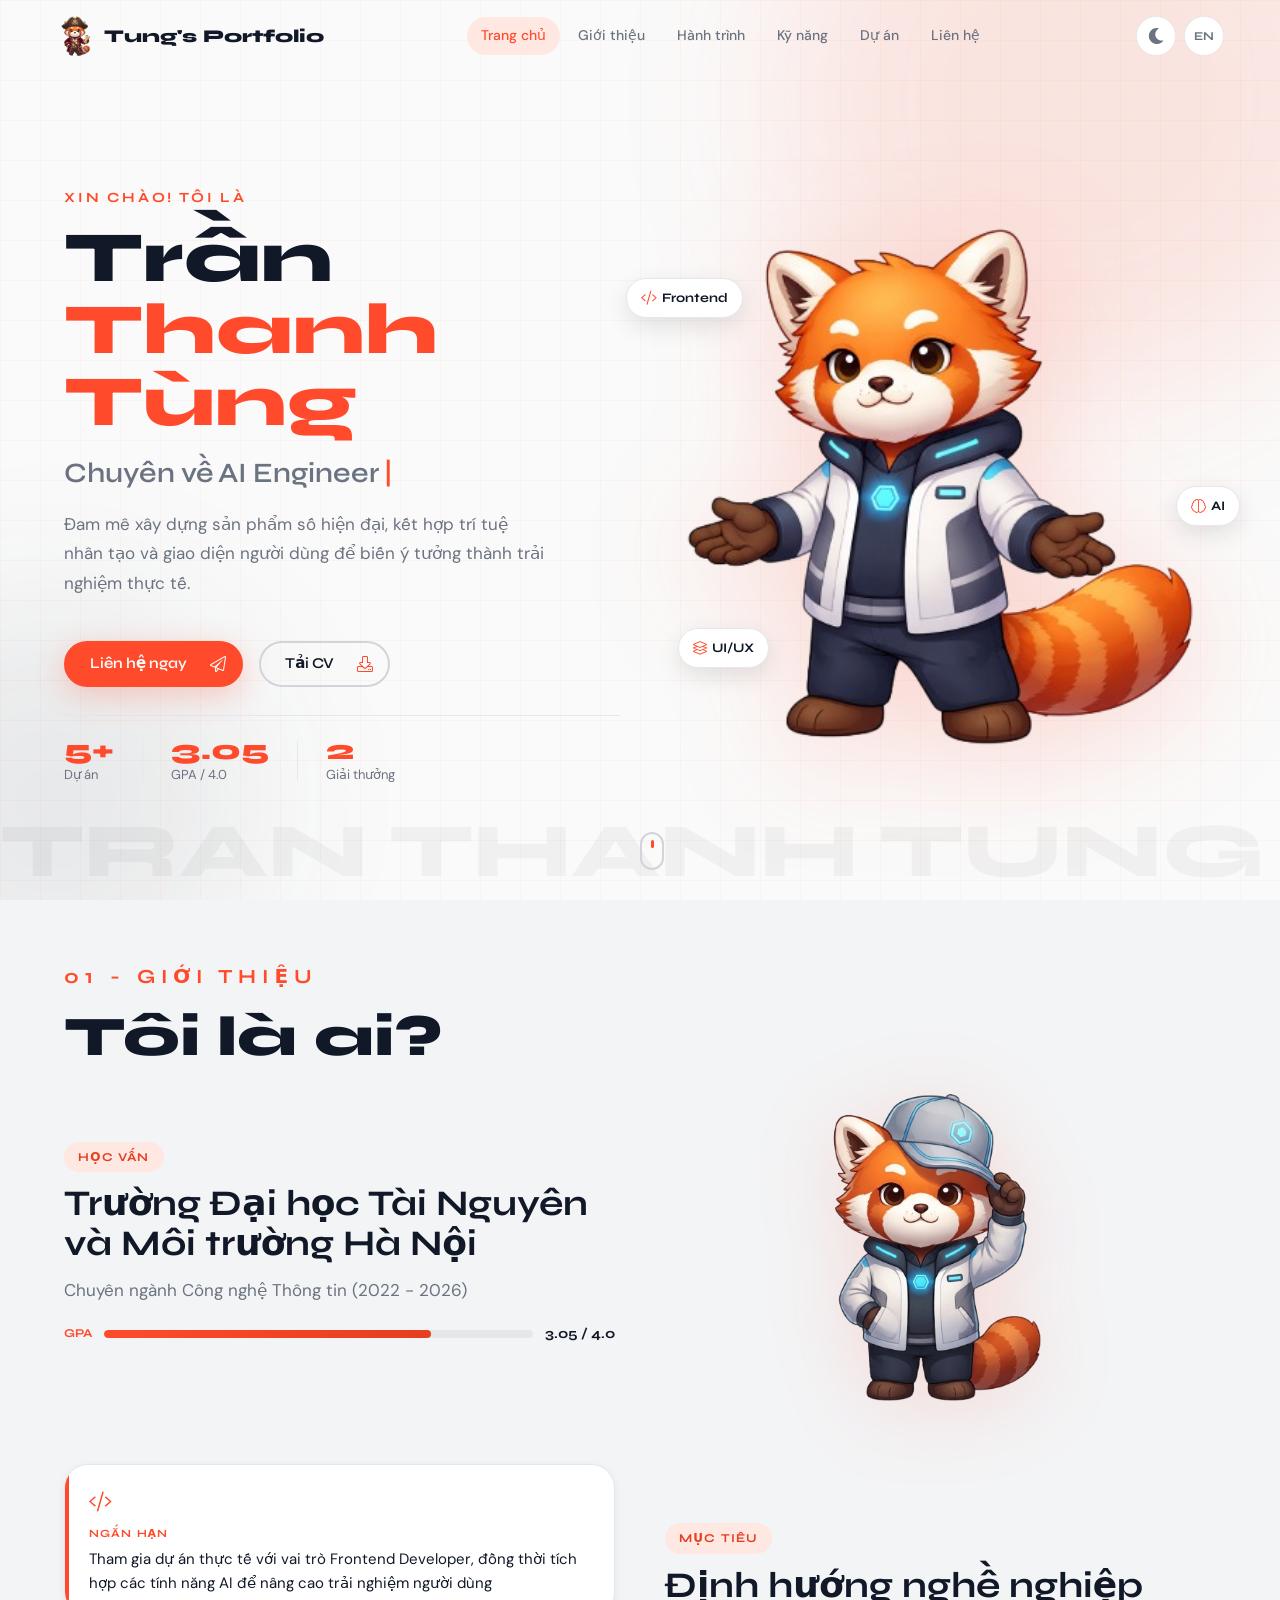
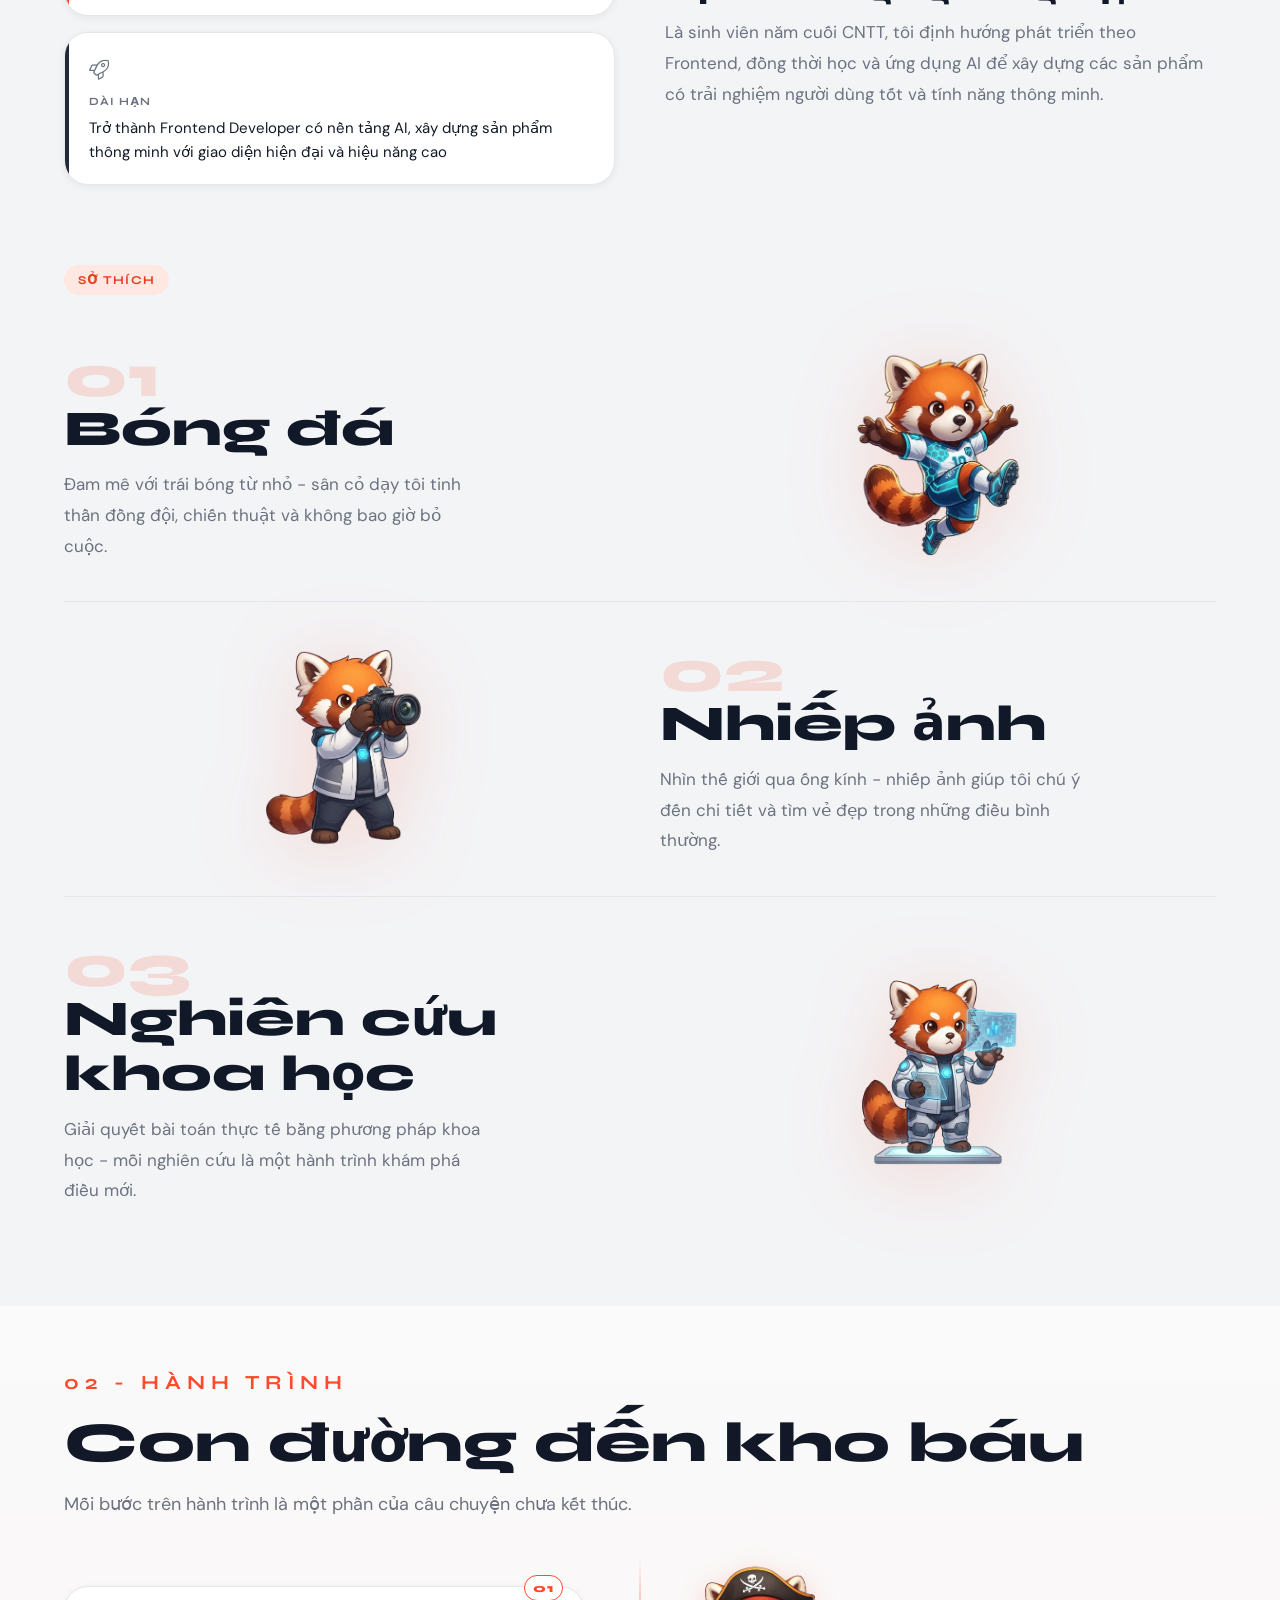
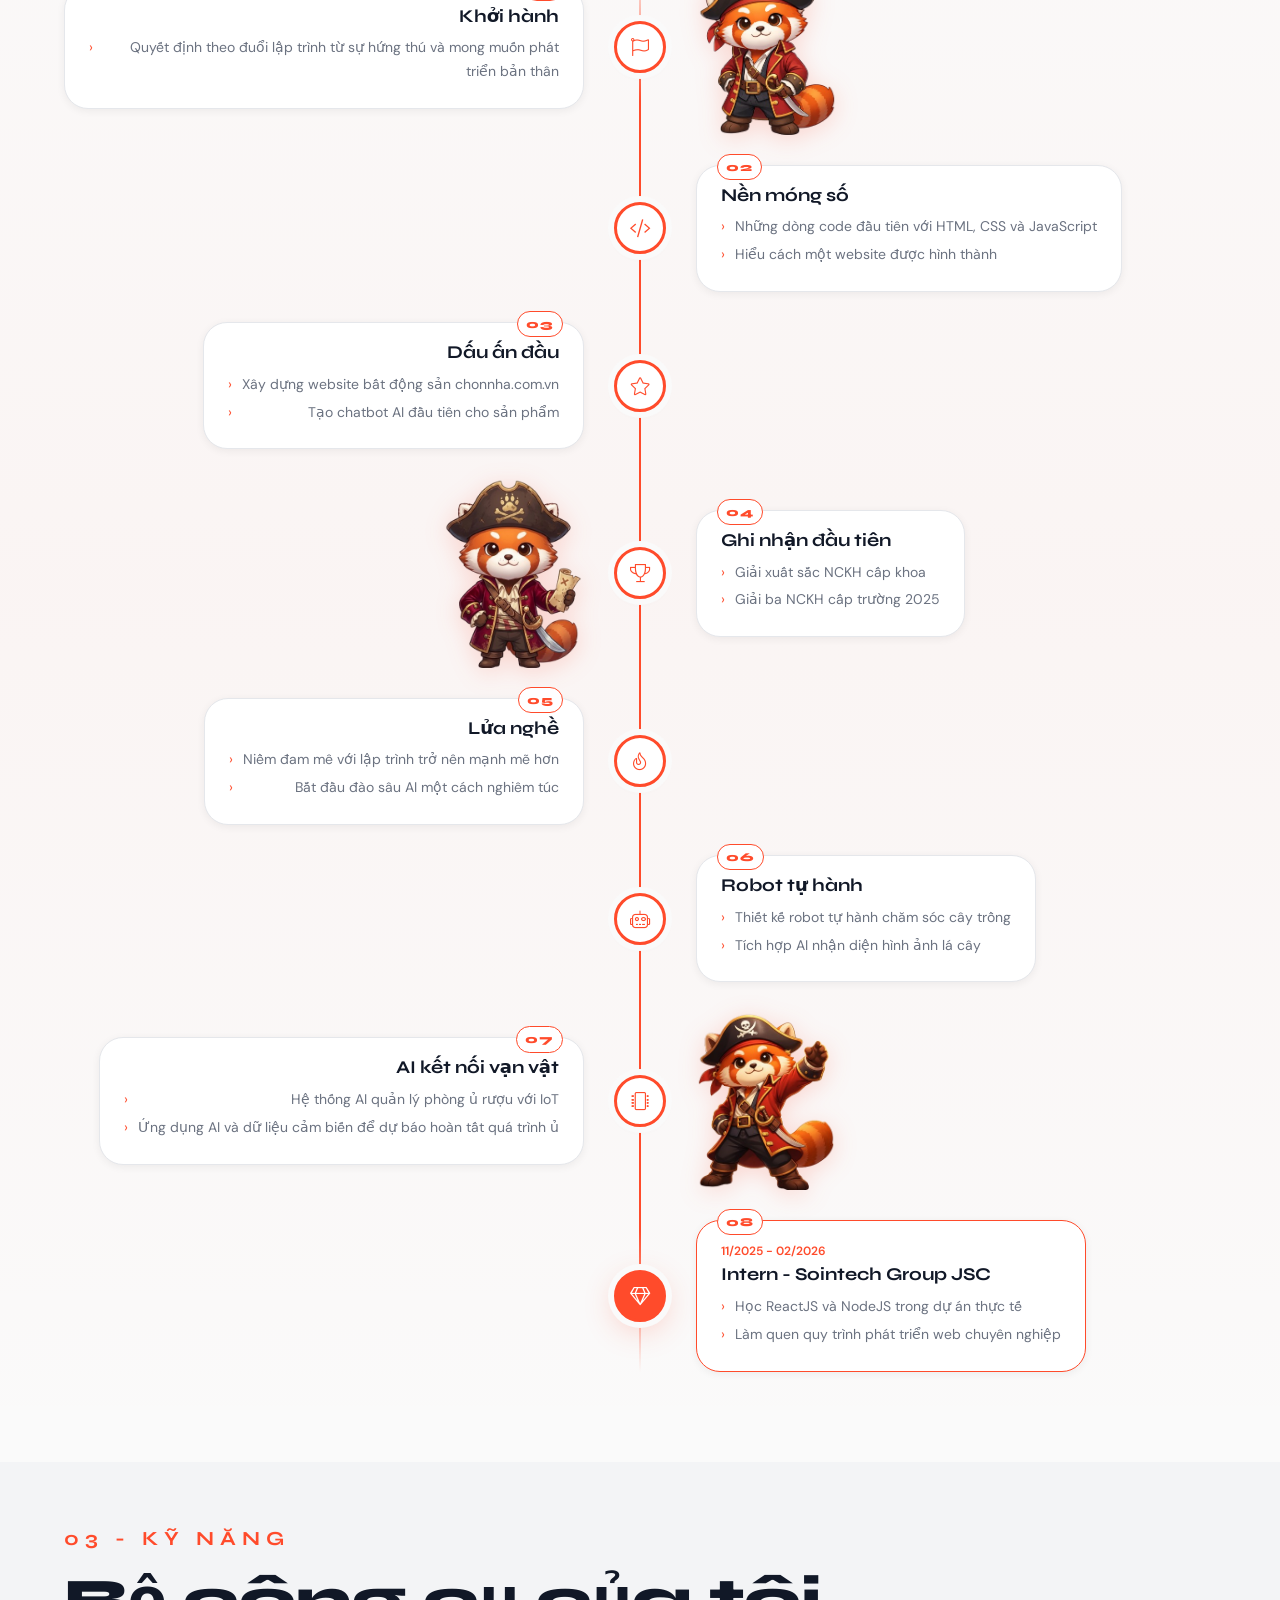
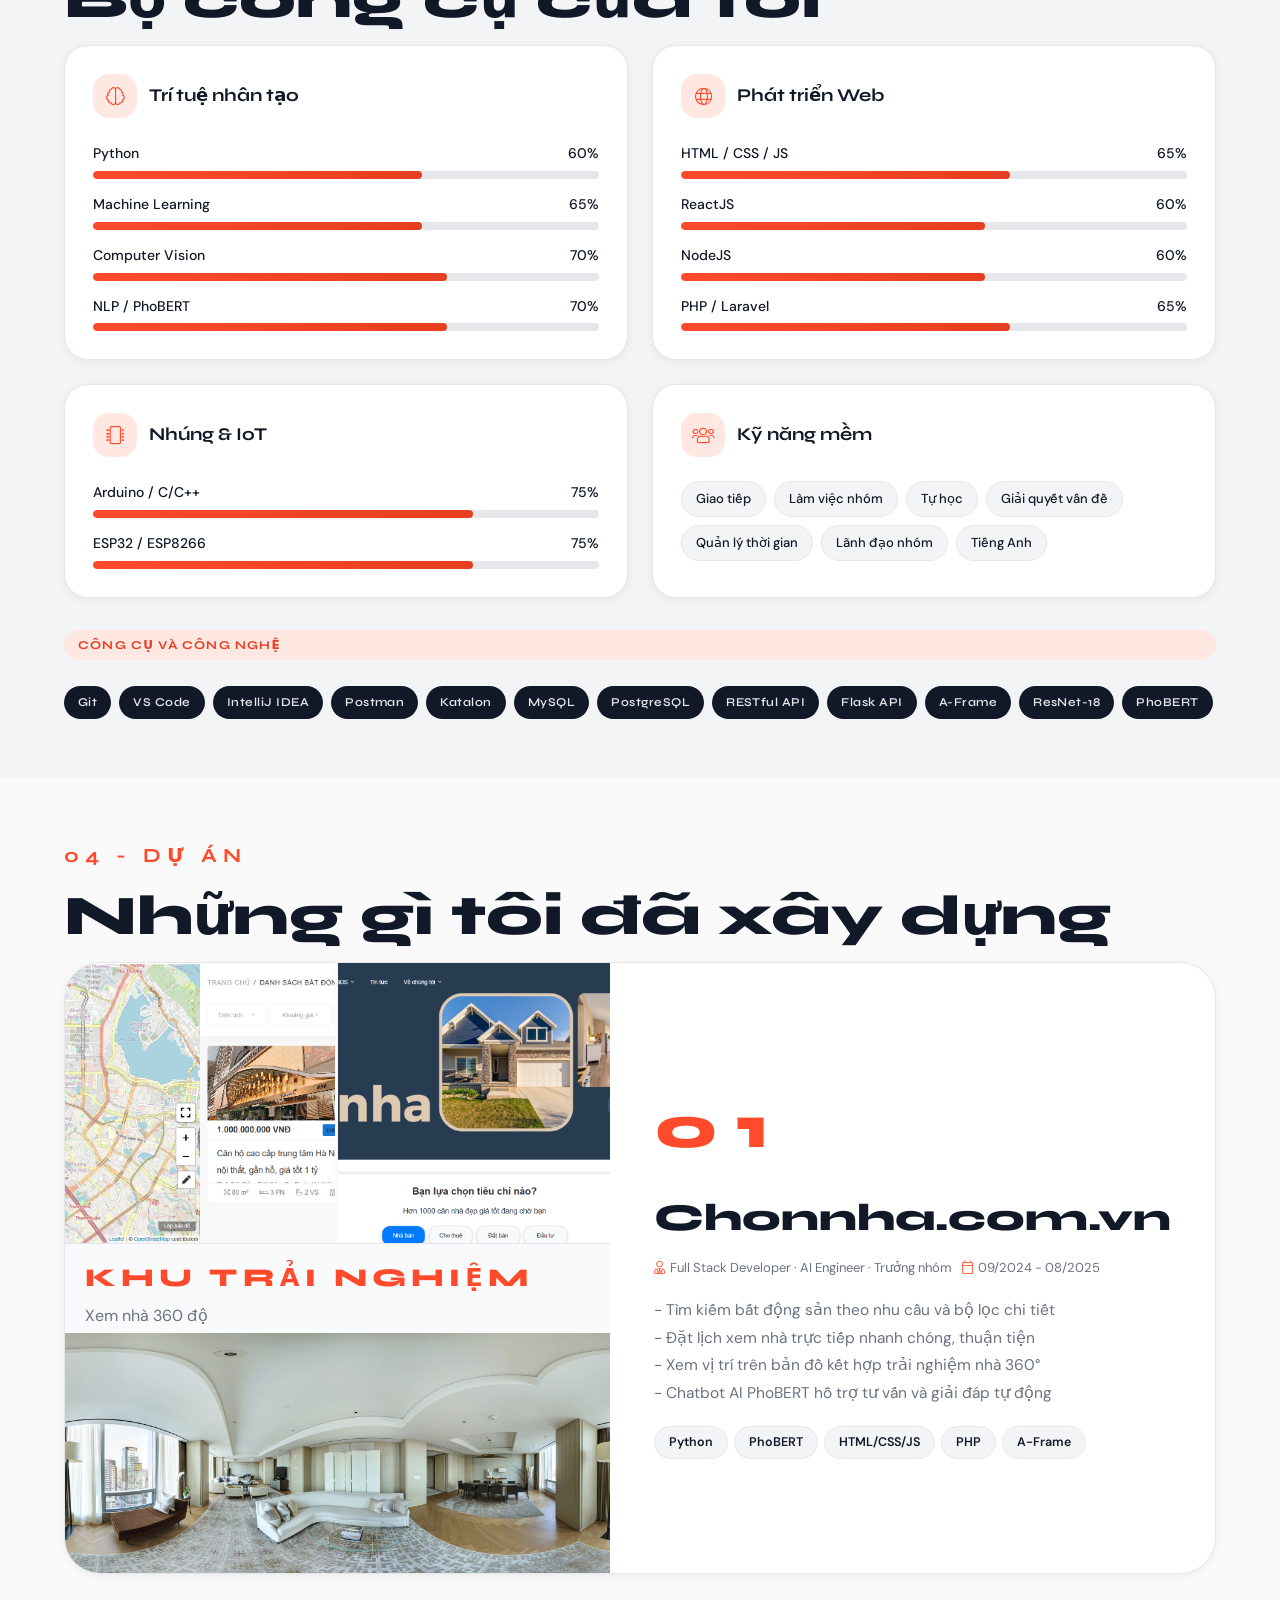
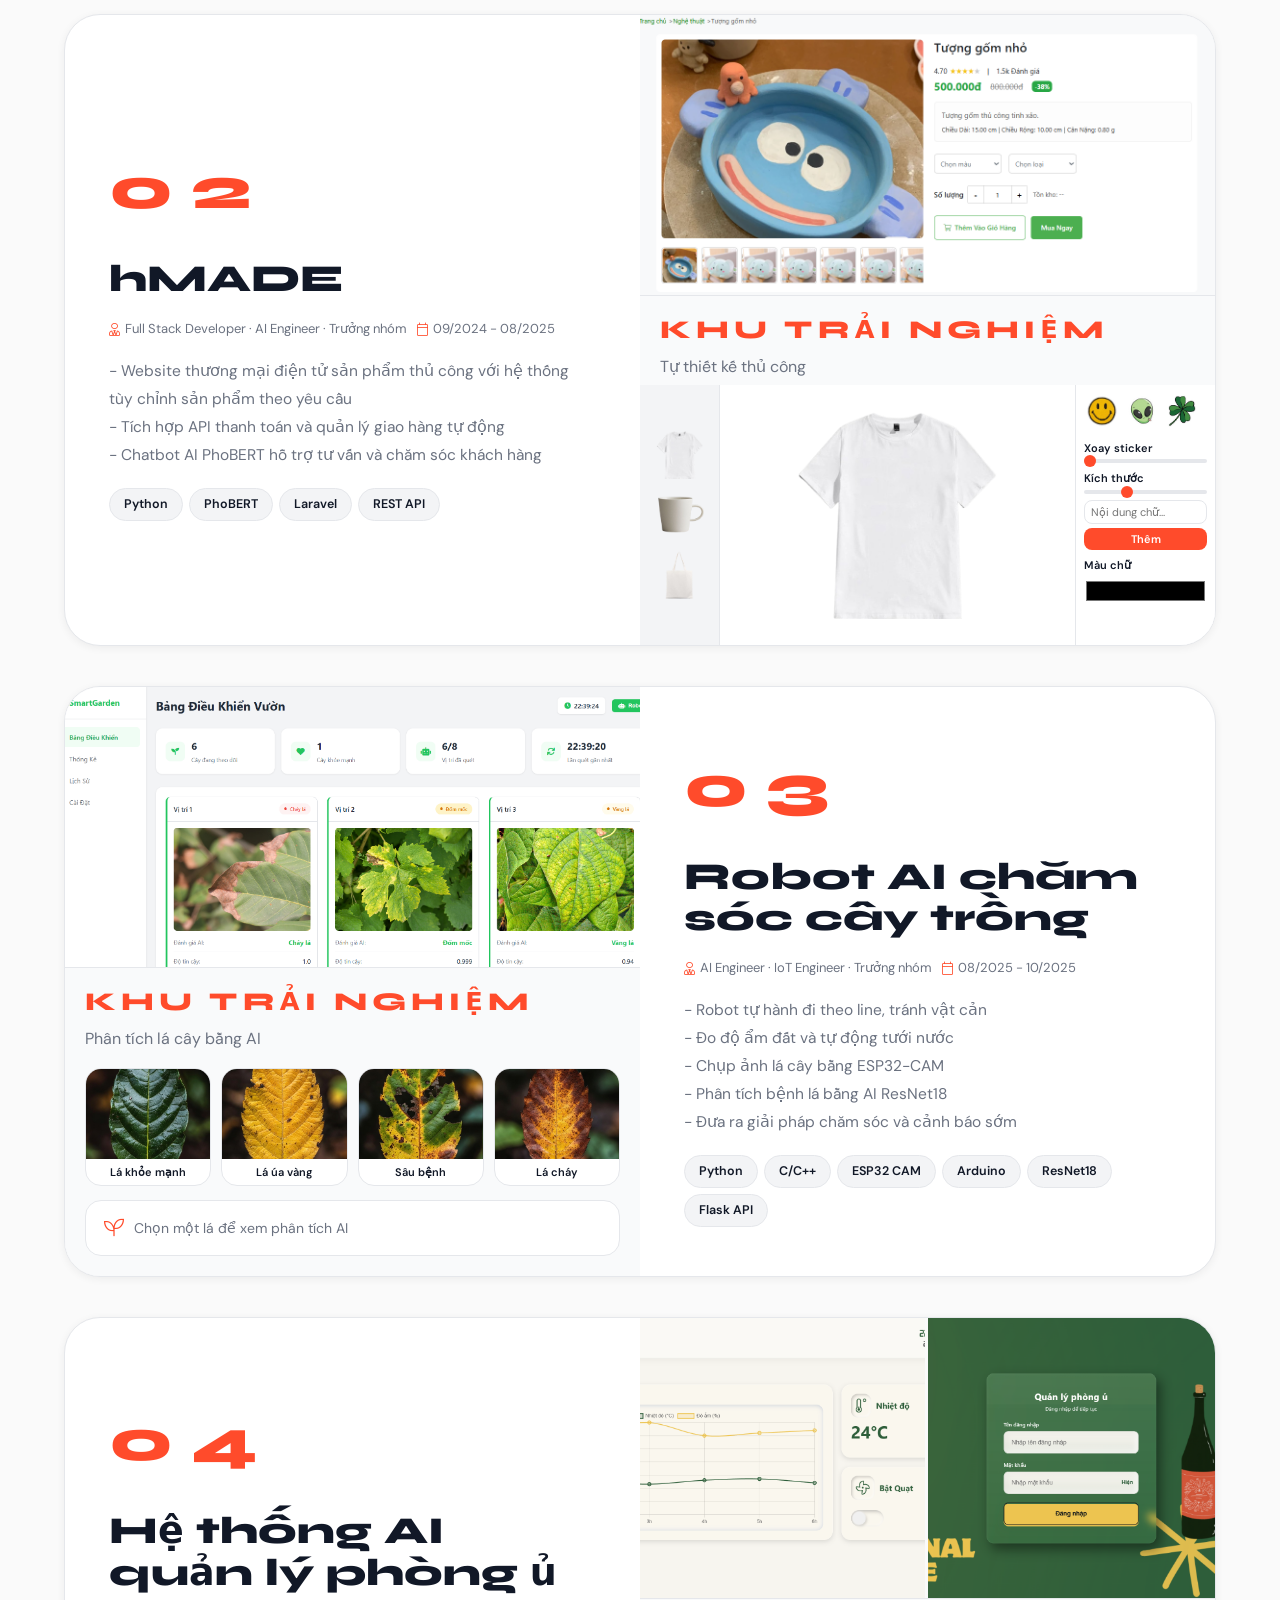
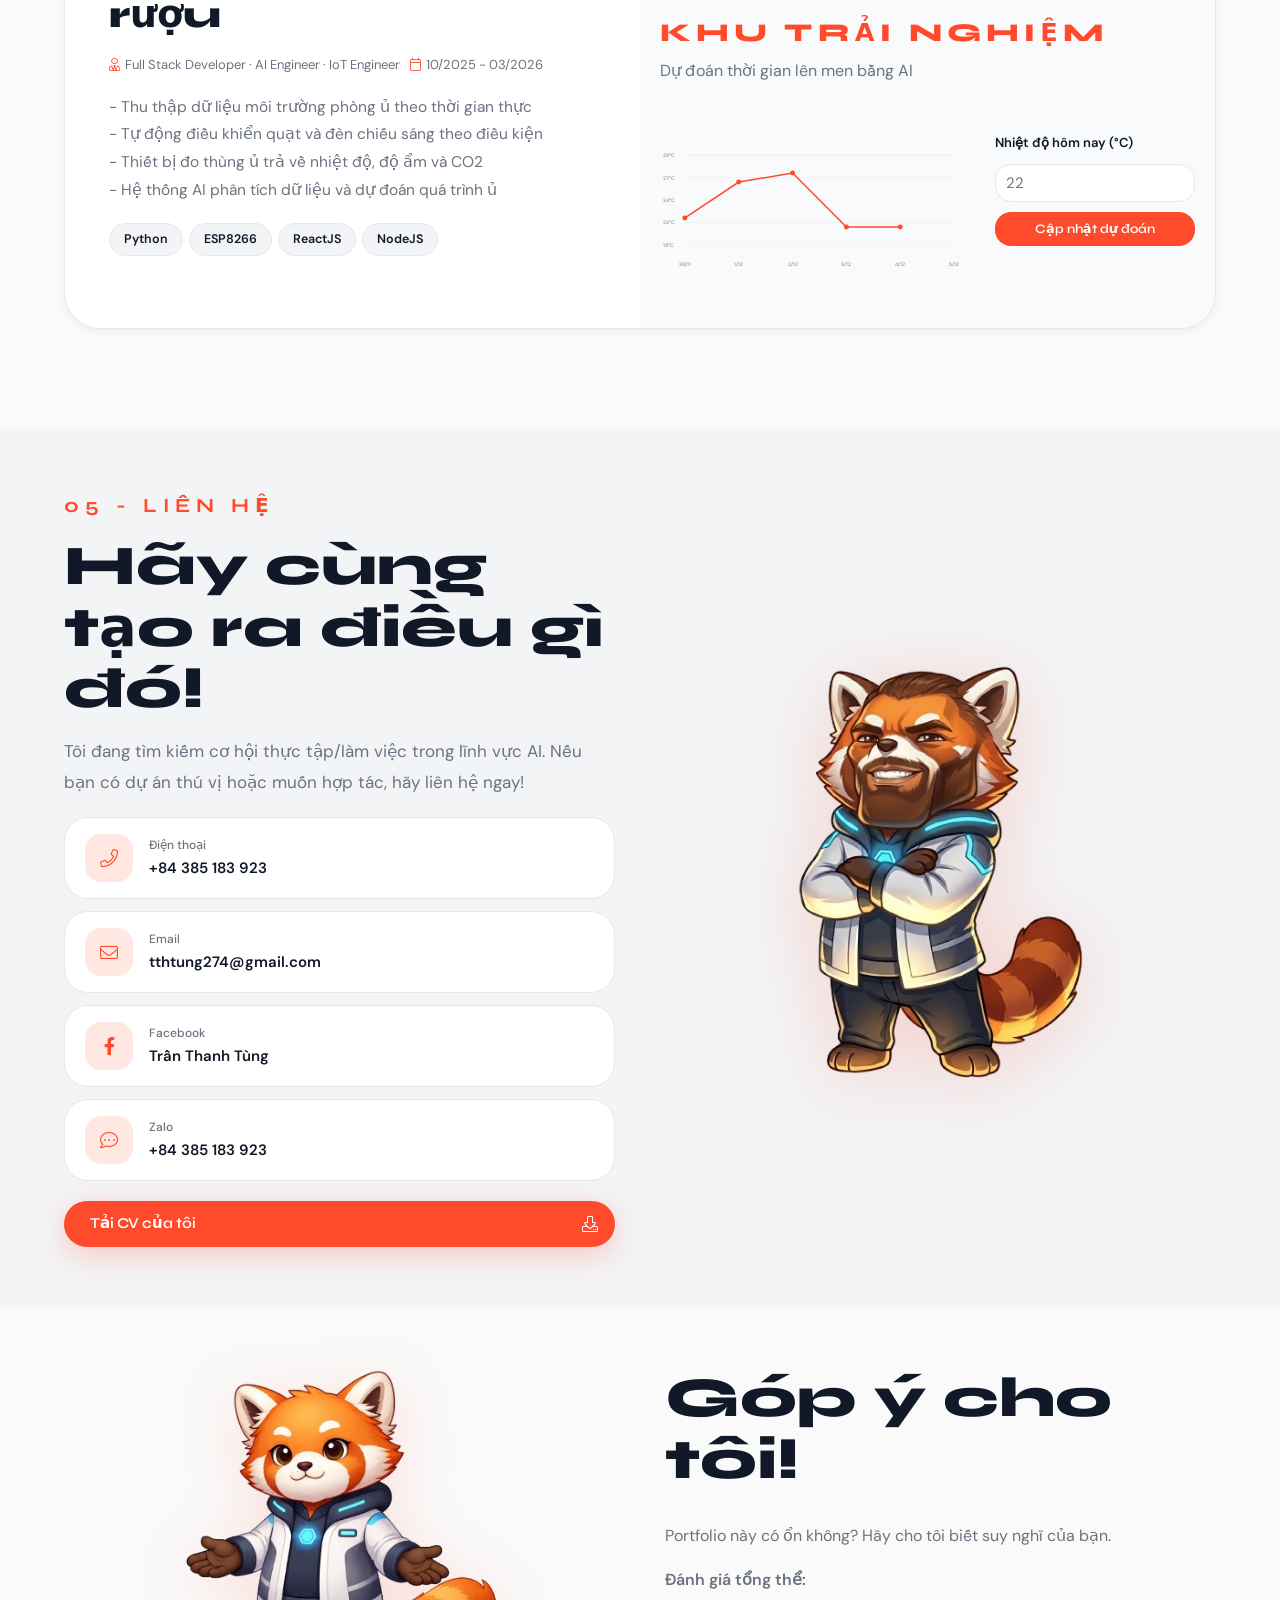
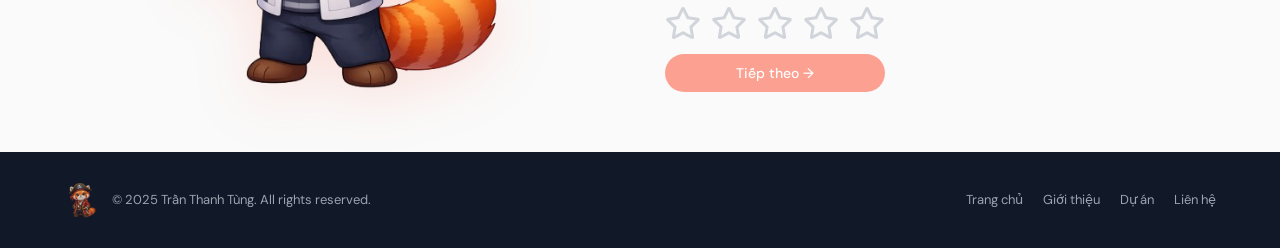
==== commit bee099ae: "Sửa URL" ====
--- a/index.html
+++ b/index.html
@@ -12,14 +12,14 @@
     <meta name="keywords" content="Trần Thanh Tùng, AI Engineer, Frontend Developer, Hà Nội, Vietnam, ReactJS, Python, Computer Vision, NLP, PhoBERT, Portfolio" />
     <meta name="author" content="Trần Thanh Tùng" />
     <meta name="robots" content="index, follow, max-snippet:-1, max-image-preview:large, max-video-preview:-1" />
-    <link rel="canonical" href="https://tranthanhtung.page.gd/" />
+    <link rel="canonical" href="https://tranthanhtungreal.id.vn/" />
 
     <meta property="og:type" content="profile" />
     <meta property="og:site_name" content="Trần Thanh Tùng Portfolio" />
-    <meta property="og:url" content="https://tranthanhtung.page.gd/" />
+    <meta property="og:url" content="https://tranthanhtungreal.id.vn/" />
     <meta property="og:title" content="Trần Thanh Tùng | AI Engineer & Frontend Developer tại Hà Nội" />
     <meta property="og:description" content="Portfolio của Trần Thanh Tùng, chuyên gia AI Engineer và Frontend Developer tại Hà Nội. Các dự án nổi bật: chonnha.com.vn, robot AI chăm sóc cây trồng, hệ thống IoT quản lý phòng ủ rượu." />
-    <meta property="og:image" content="https://tranthanhtung.page.gd/images/preview.png" />
+    <meta property="og:image" content="https://tranthanhtungreal.id.vn/images/preview.png" />
     <meta property="og:image:width" content="1200" />
     <meta property="og:image:height" content="630" />
     <meta property="og:locale" content="vi_VN" />
@@ -30,7 +30,7 @@
     <meta name="twitter:card" content="summary_large_image" />
     <meta name="twitter:title" content="Trần Thanh Tùng | AI Engineer & Frontend Developer" />
     <meta name="twitter:description" content="AI Engineer và Frontend Developer tại Hà Nội. Chuyên Computer Vision, NLP, ReactJS. 5+ dự án thực tế." />
-    <meta name="twitter:image" content="https://tranthanhtung.page.gd/images/preview.png" />
+    <meta name="twitter:image" content="https://tranthanhtungreal.id.vn/images/preview.png" />
 
     <link rel="icon" href="images/favicon-48.png" sizes="48x48" type="image/png" />
     <link rel="shortcut icon" href="favicon.ico" type="image/x-icon" />
@@ -57,7 +57,7 @@
         "alternateName": "Tran Thanh Tung",
         "jobTitle": "AI Engineer & Frontend Developer",
         "url": "https://tranthanhtung.page.gd",
-        "image": "https://tranthanhtung.page.gd/images/preview.png",
+        "image": "https://tranthanhtungreal.id.vn/images/preview.png",
         "email": "tthtung274@gmail.com",
         "telephone": "+84385183923",
         "address": {
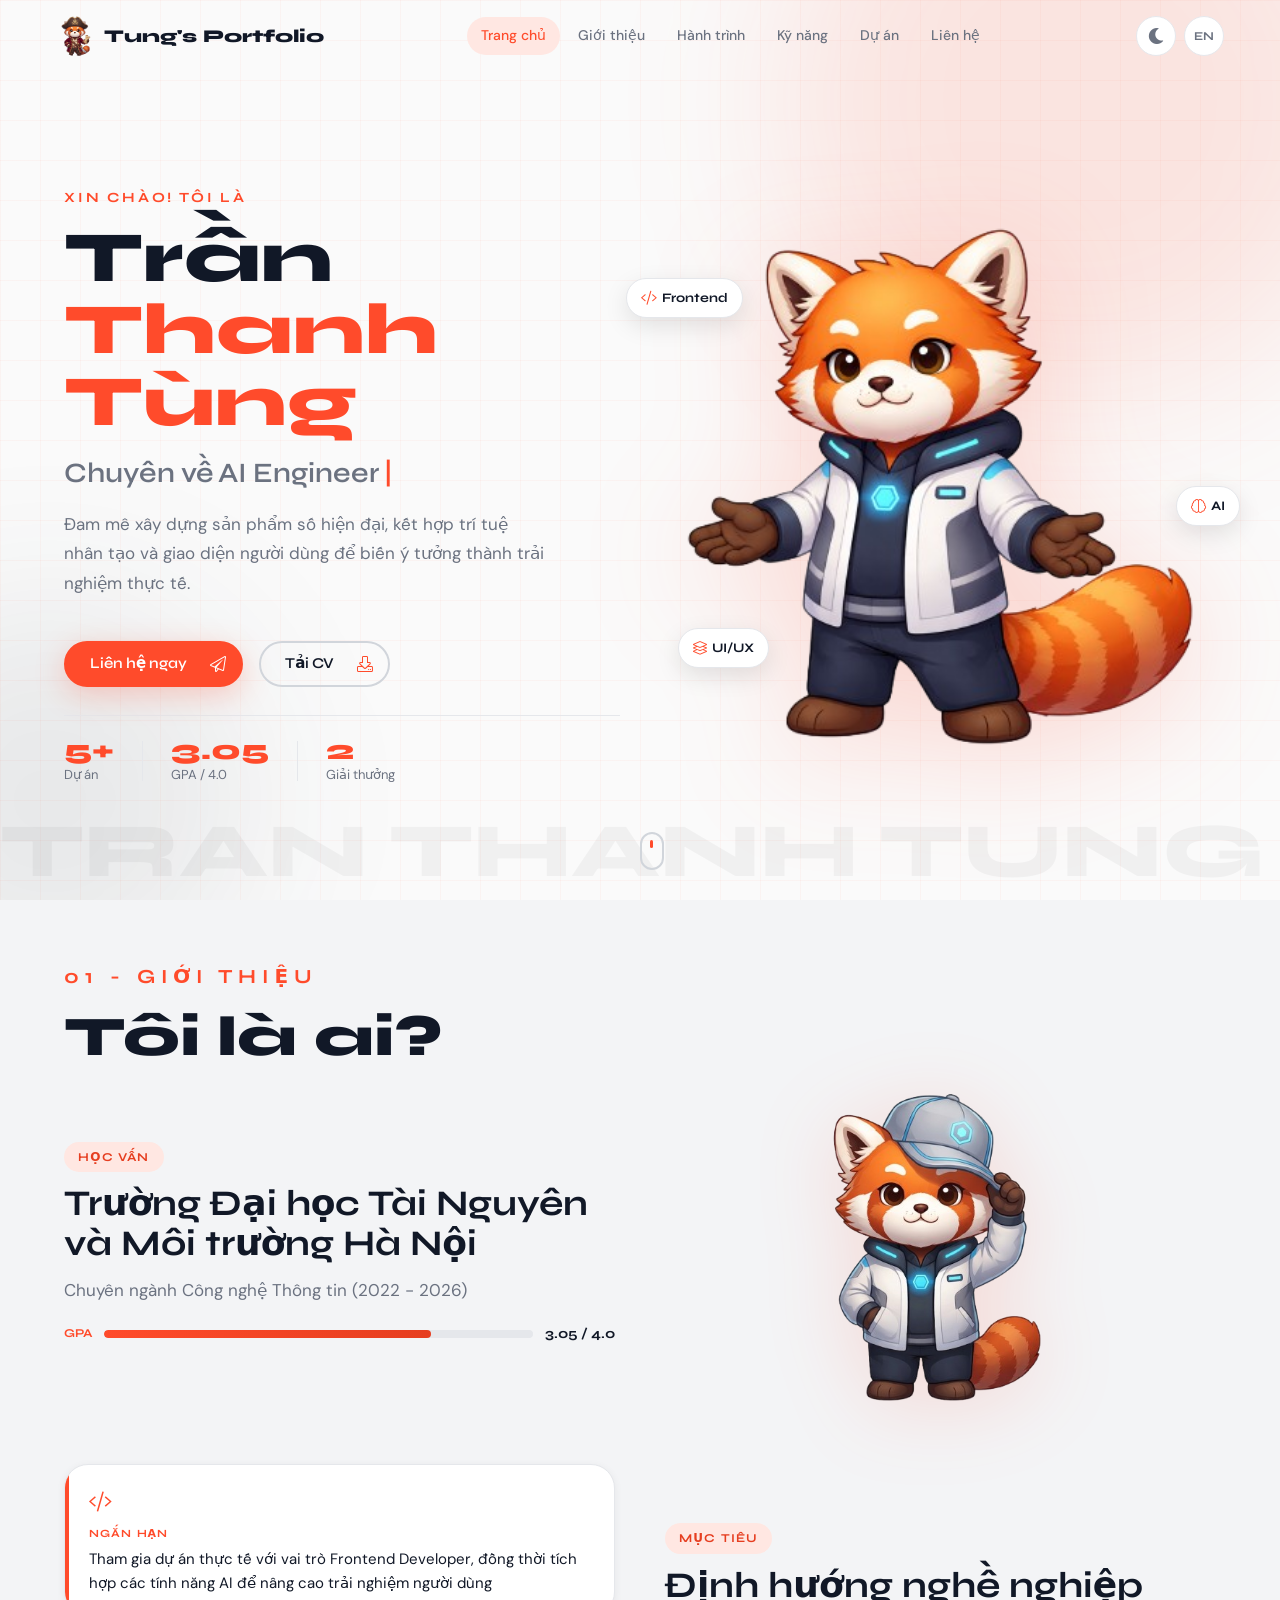
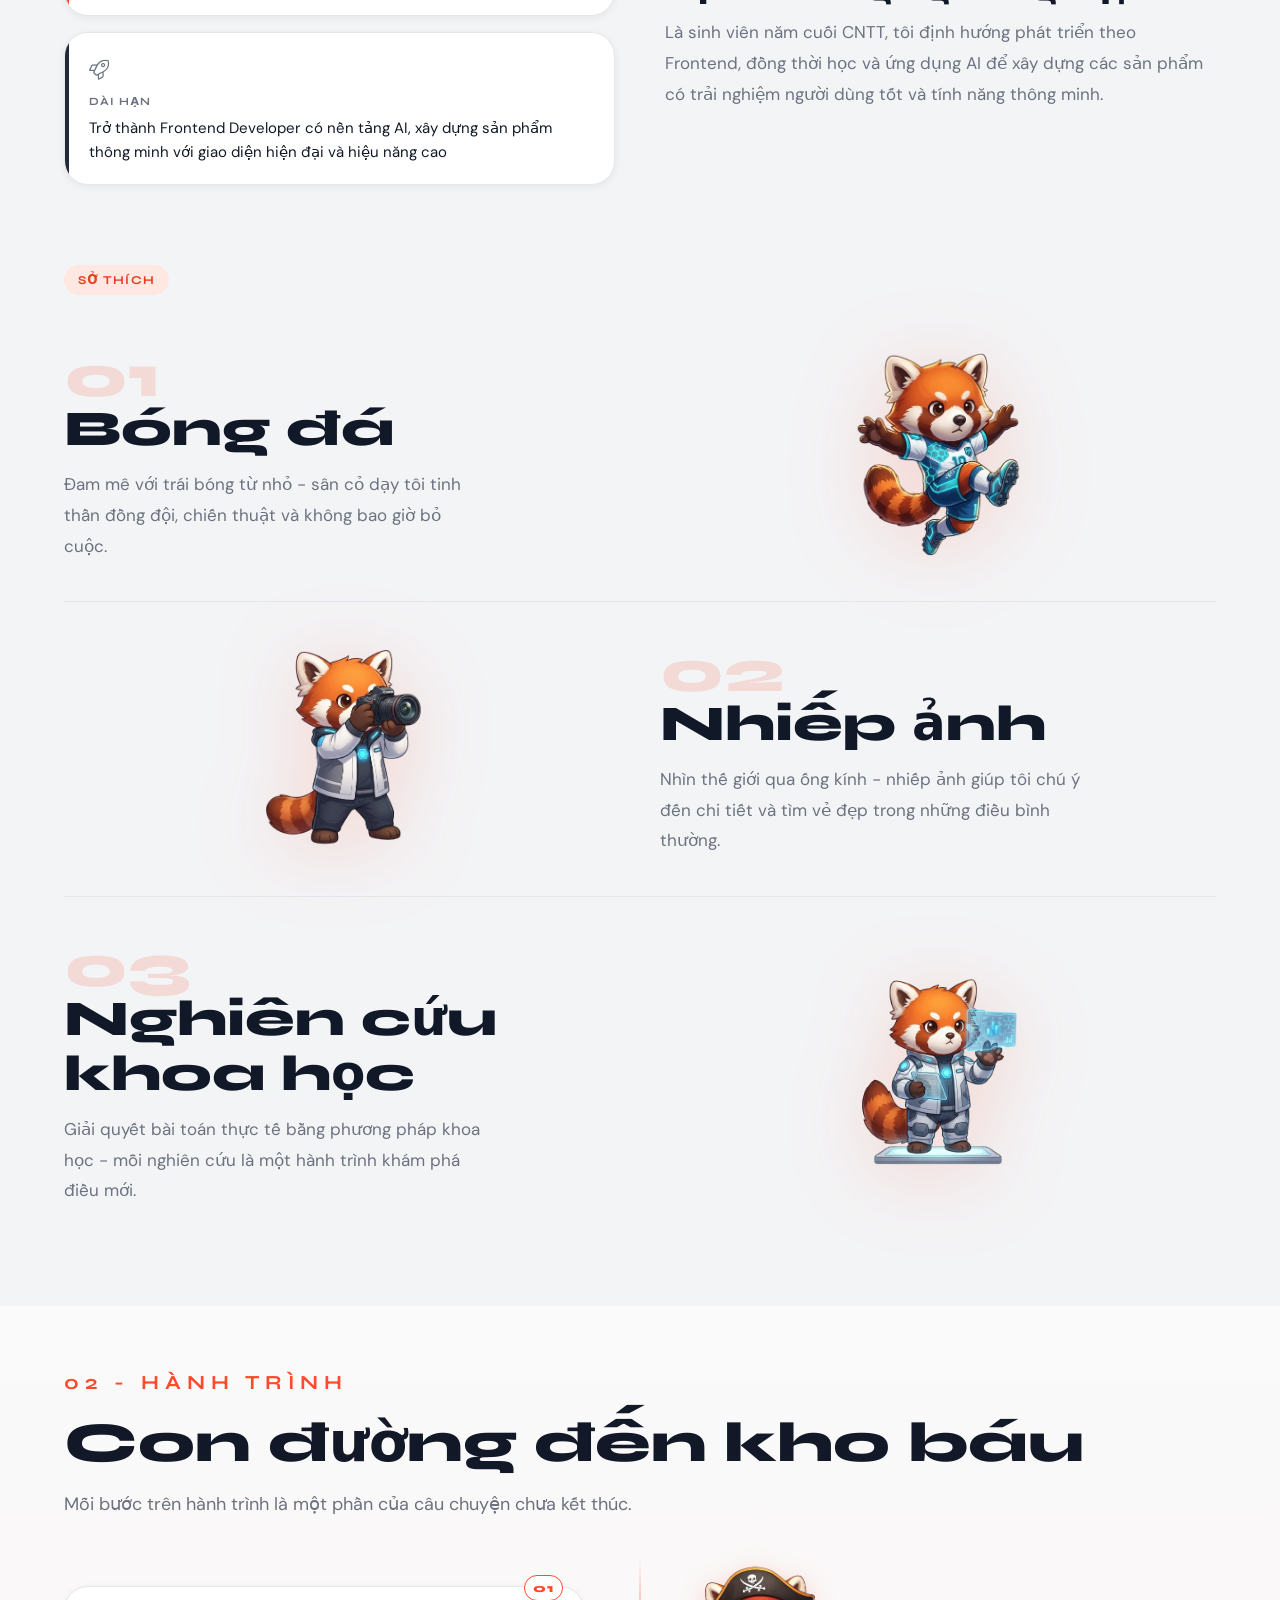
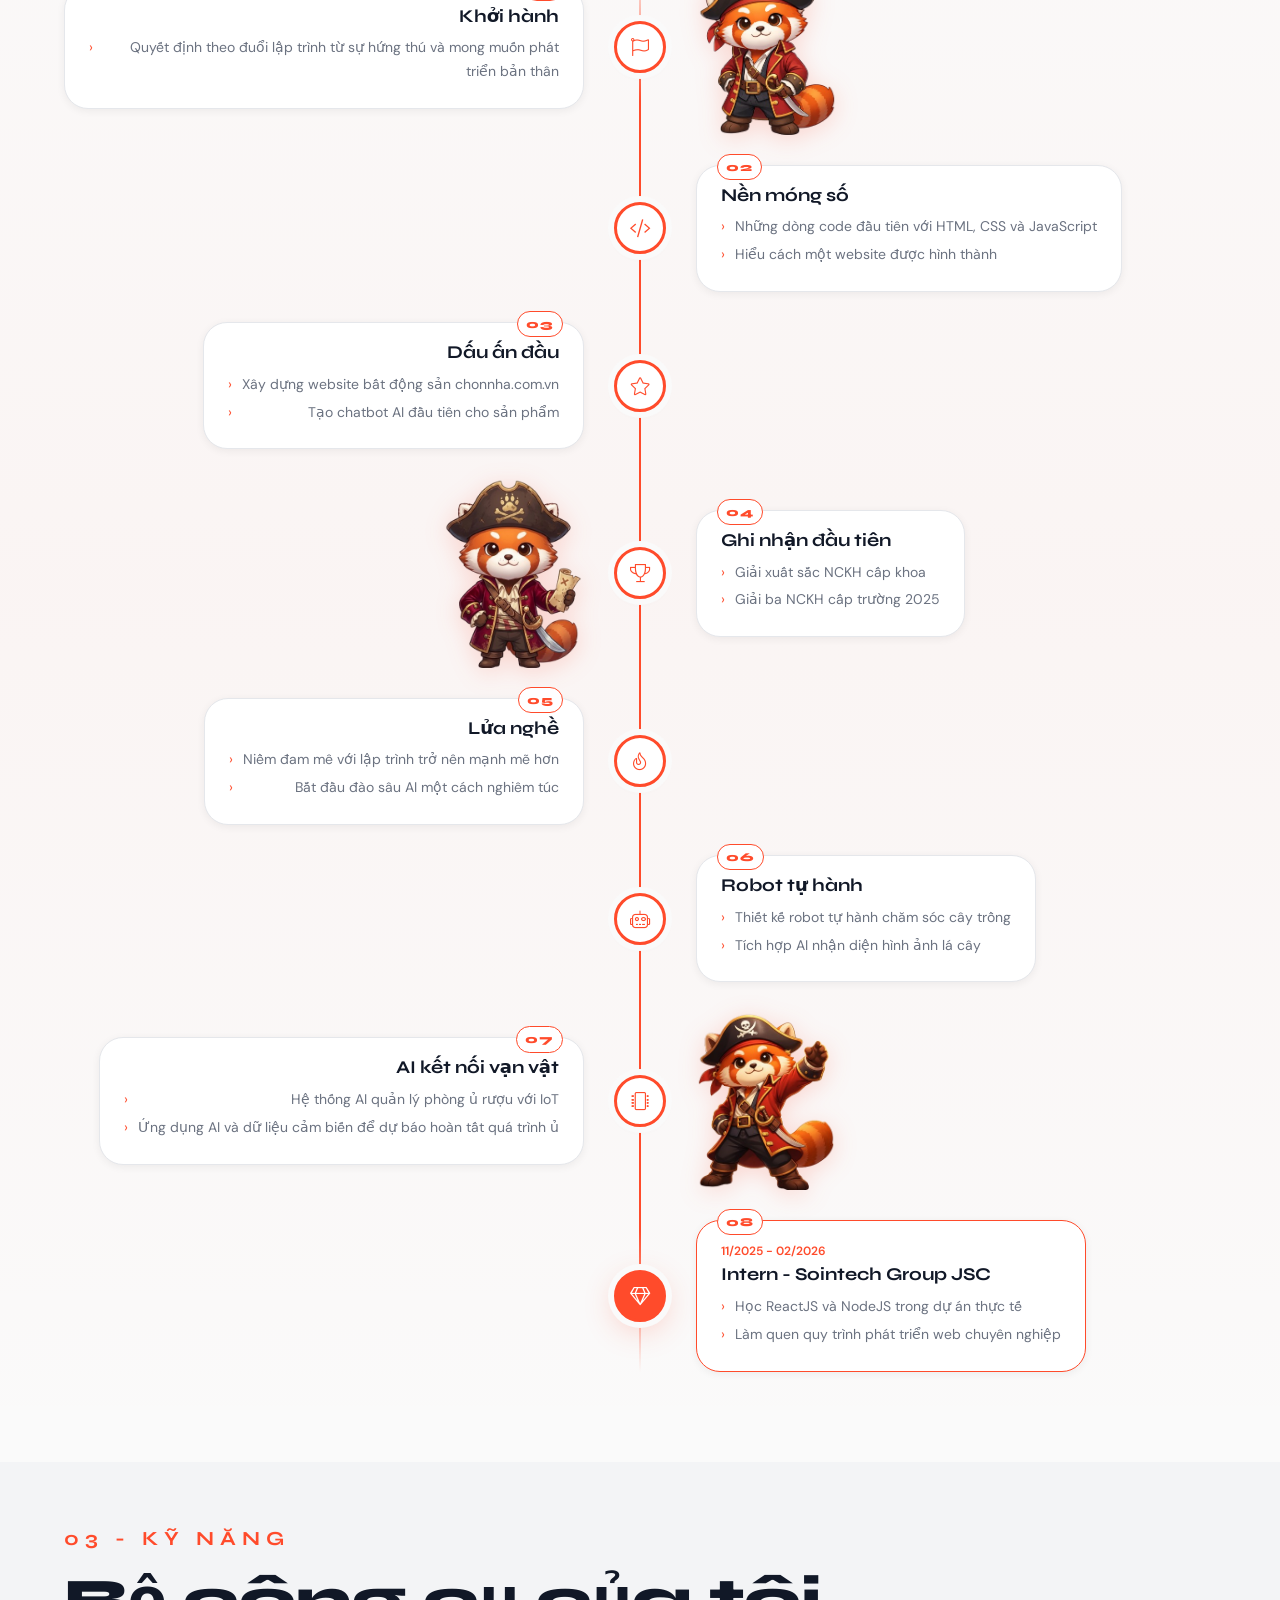
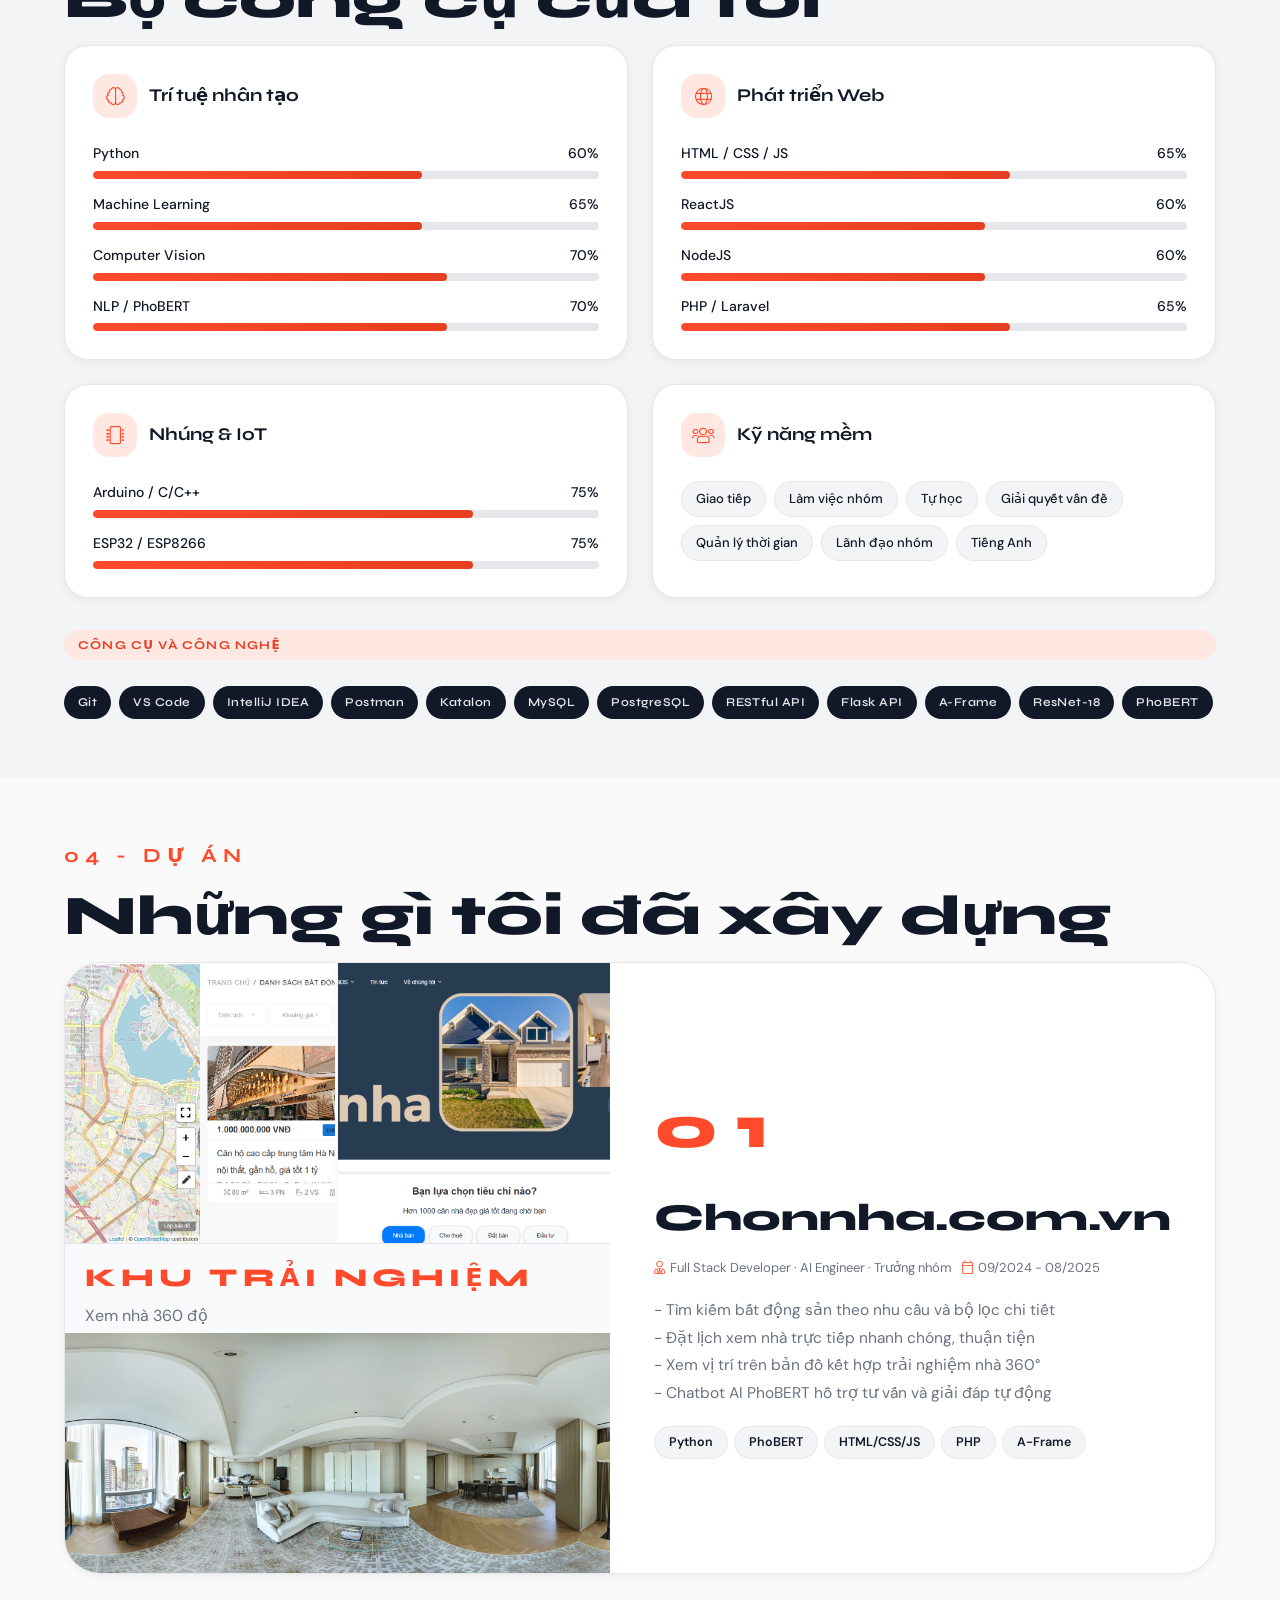
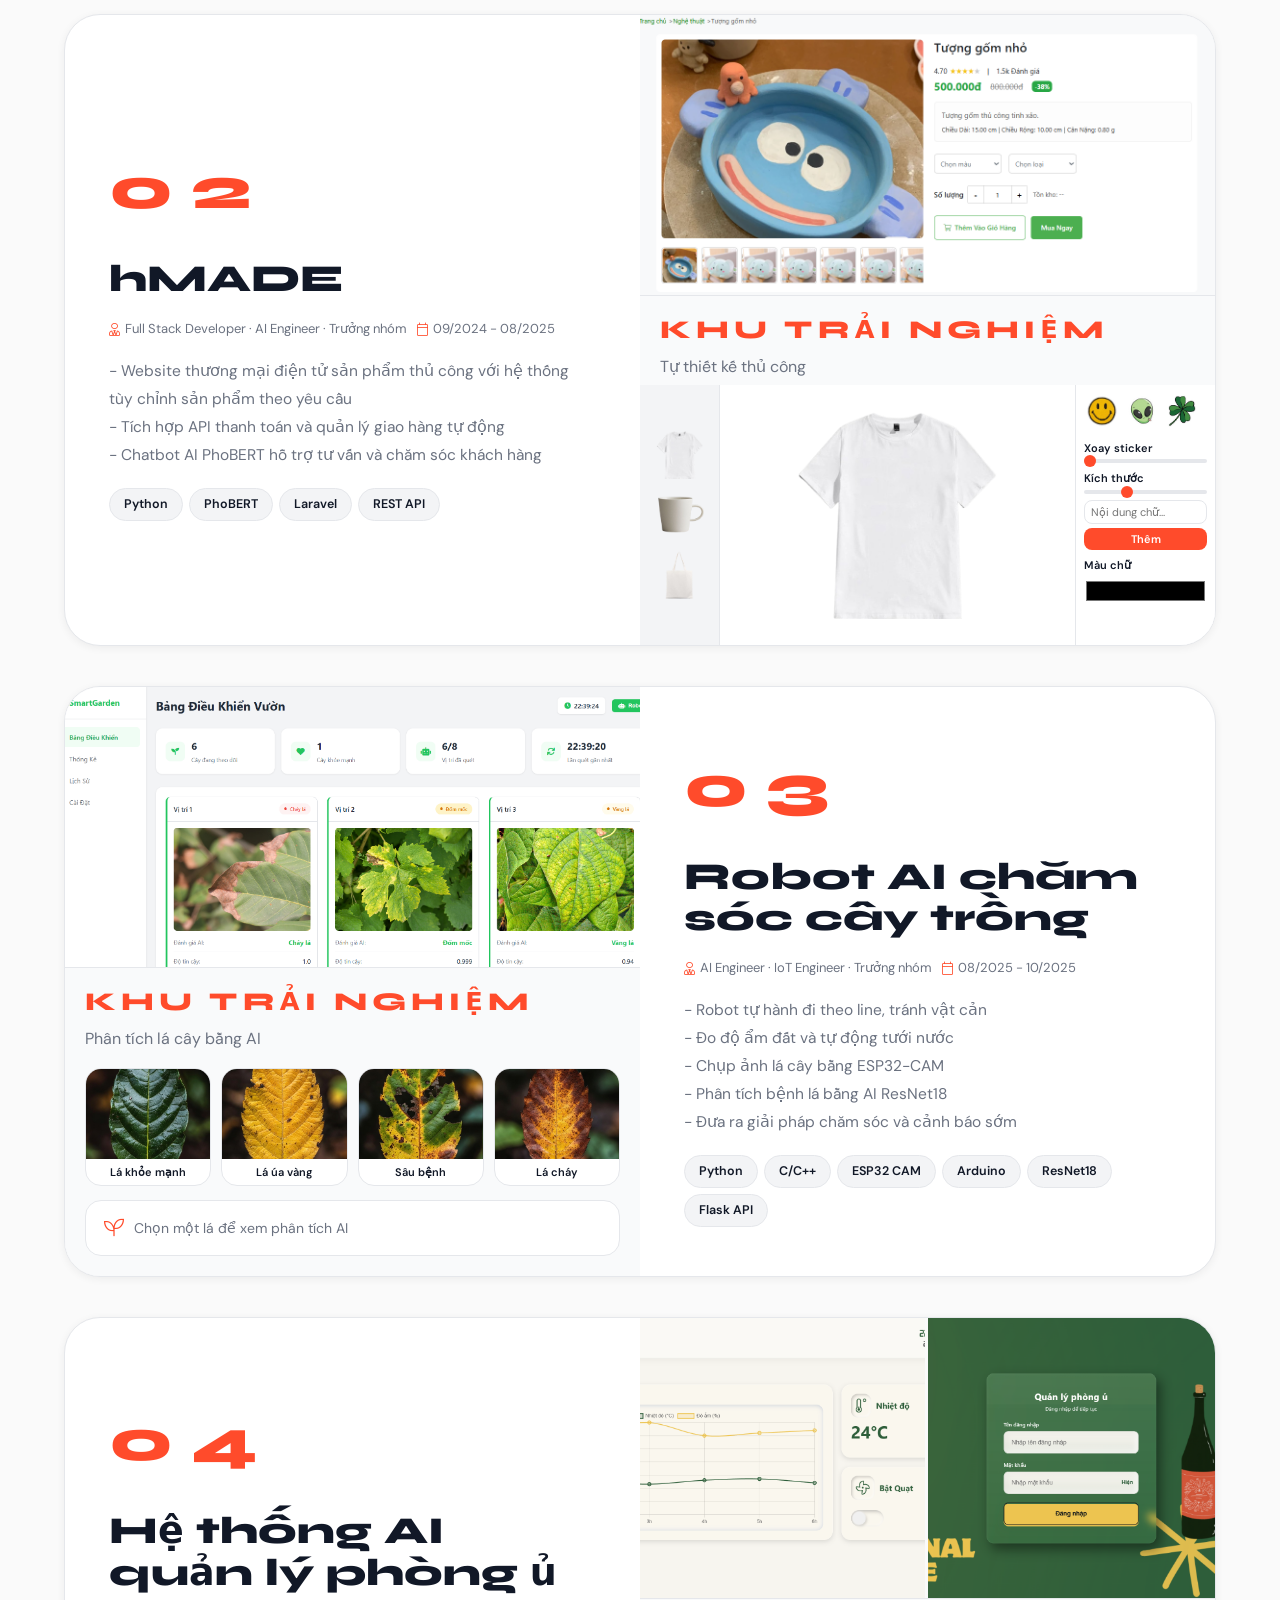
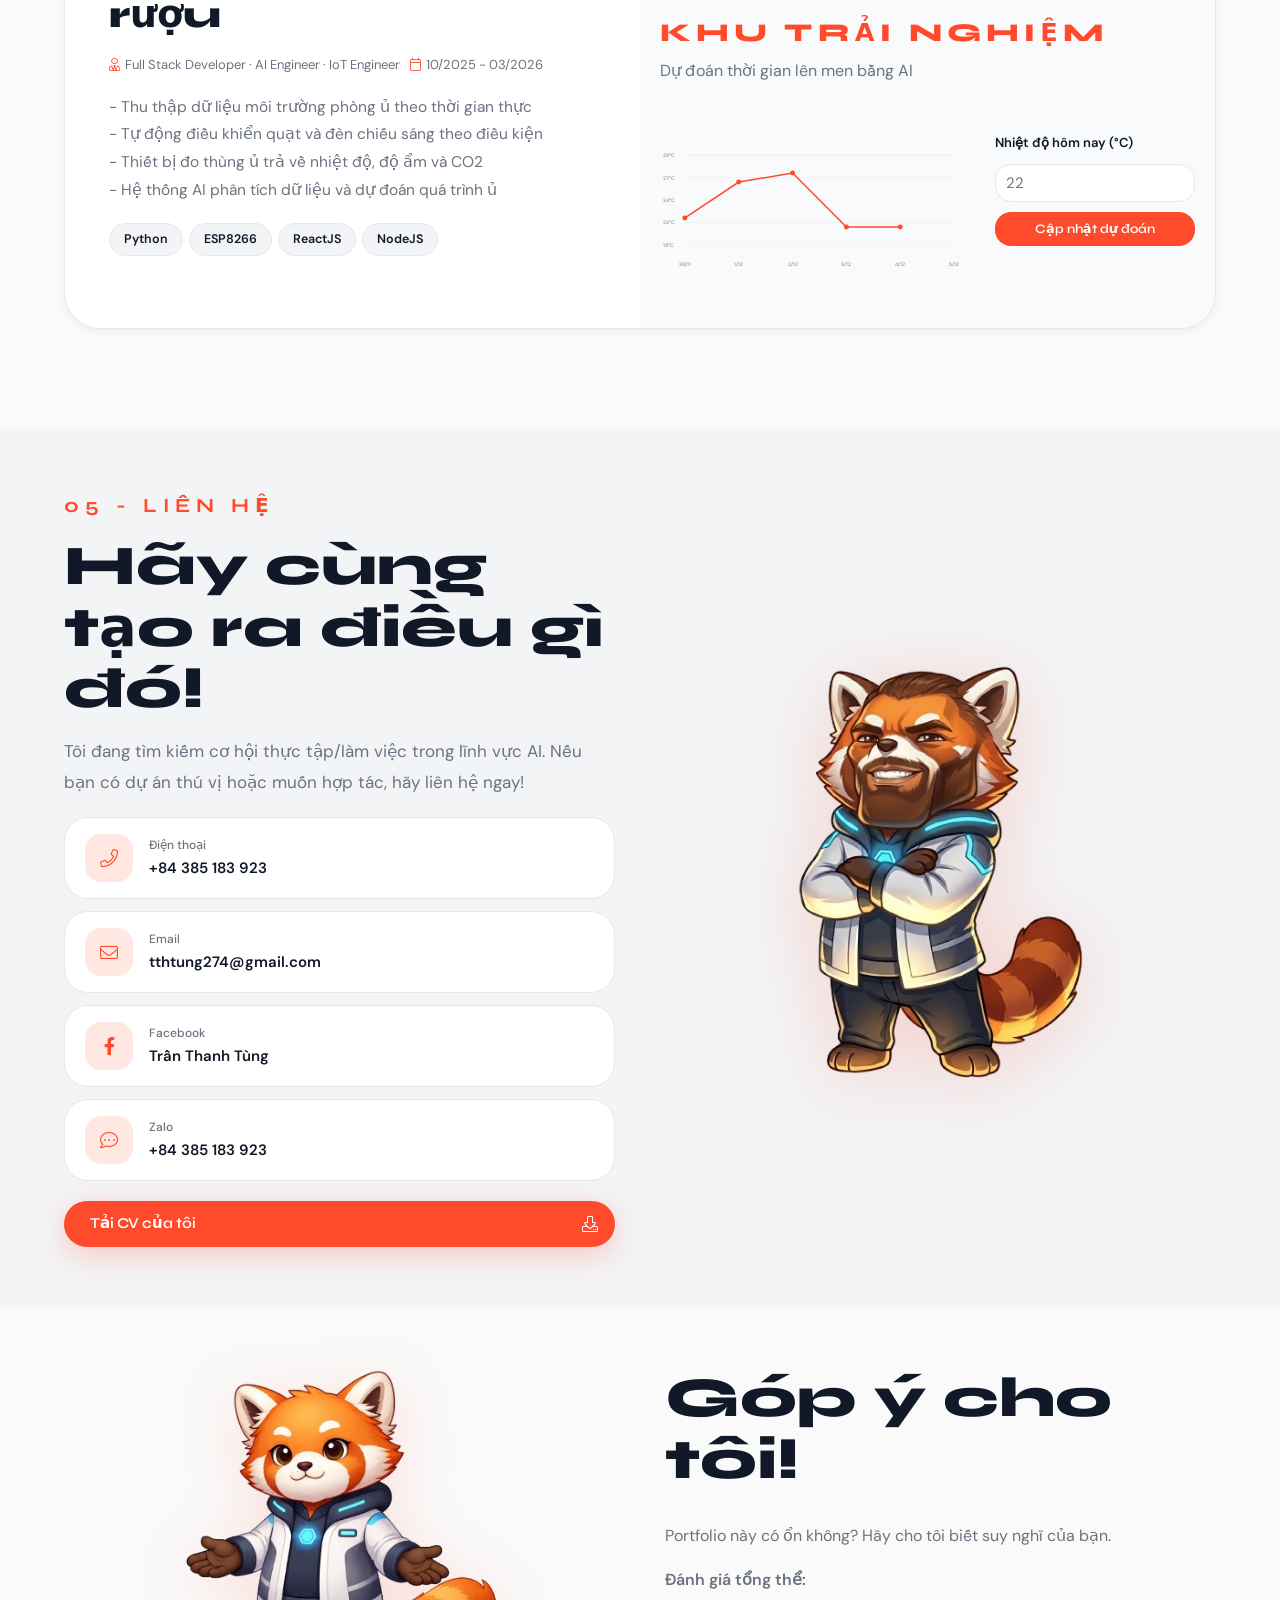
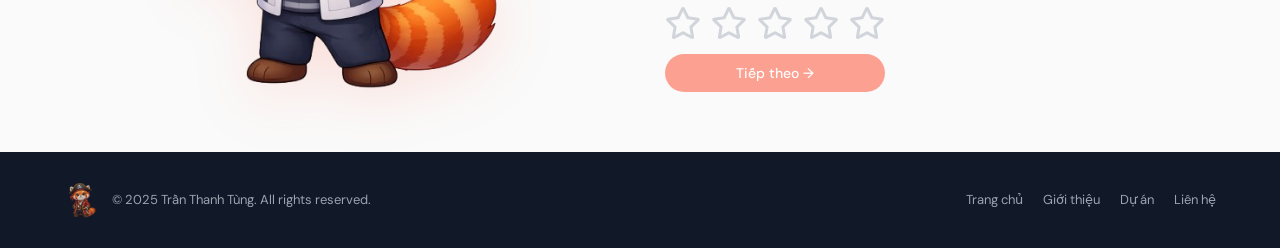
==== commit 756b47eb: "Update GG management" ====
--- a/index.html
+++ b/index.html
@@ -8,8 +8,10 @@
 
     <title>Trần Thanh Tùng | AI Engineer & Frontend Developer tại Hà Nội</title>
 
-    <meta name="description" content="Trần Thanh Tùng là AI Engineer và Frontend Developer tại Hà Nội, Việt Nam. Chuyên về Computer Vision, NLP, ReactJS, và xây dựng sản phẩm số kết hợp trí tuệ nhân tạo. GPA 3.05/4.0, 5+ dự án thực tế, 2 giải thưởng NCKH." />
-    <meta name="keywords" content="Trần Thanh Tùng, AI Engineer, Frontend Developer, Hà Nội, Vietnam, ReactJS, Python, Computer Vision, NLP, PhoBERT, Portfolio" />
+    <meta name="description"
+        content="Trần Thanh Tùng là AI Engineer và Frontend Developer tại Hà Nội, Việt Nam. Chuyên về Computer Vision, NLP, ReactJS, và xây dựng sản phẩm số kết hợp trí tuệ nhân tạo. GPA 3.05/4.0, 5+ dự án thực tế, 2 giải thưởng NCKH." />
+    <meta name="keywords"
+        content="Trần Thanh Tùng, AI Engineer, Frontend Developer, Hà Nội, Vietnam, ReactJS, Python, Computer Vision, NLP, PhoBERT, Portfolio" />
     <meta name="author" content="Trần Thanh Tùng" />
     <meta name="robots" content="index, follow, max-snippet:-1, max-image-preview:large, max-video-preview:-1" />
     <link rel="canonical" href="https://tranthanhtungreal.id.vn/" />
@@ -18,7 +20,8 @@
     <meta property="og:site_name" content="Trần Thanh Tùng Portfolio" />
     <meta property="og:url" content="https://tranthanhtungreal.id.vn/" />
     <meta property="og:title" content="Trần Thanh Tùng | AI Engineer & Frontend Developer tại Hà Nội" />
-    <meta property="og:description" content="Portfolio của Trần Thanh Tùng, chuyên gia AI Engineer và Frontend Developer tại Hà Nội. Các dự án nổi bật: chonnha.com.vn, robot AI chăm sóc cây trồng, hệ thống IoT quản lý phòng ủ rượu." />
+    <meta property="og:description"
+        content="Portfolio của Trần Thanh Tùng, chuyên gia AI Engineer và Frontend Developer tại Hà Nội. Các dự án nổi bật: chonnha.com.vn, robot AI chăm sóc cây trồng, hệ thống IoT quản lý phòng ủ rượu." />
     <meta property="og:image" content="https://tranthanhtungreal.id.vn/images/preview.png" />
     <meta property="og:image:width" content="1200" />
     <meta property="og:image:height" content="630" />
@@ -29,7 +32,8 @@
 
     <meta name="twitter:card" content="summary_large_image" />
     <meta name="twitter:title" content="Trần Thanh Tùng | AI Engineer & Frontend Developer" />
-    <meta name="twitter:description" content="AI Engineer và Frontend Developer tại Hà Nội. Chuyên Computer Vision, NLP, ReactJS. 5+ dự án thực tế." />
+    <meta name="twitter:description"
+        content="AI Engineer và Frontend Developer tại Hà Nội. Chuyên Computer Vision, NLP, ReactJS. 5+ dự án thực tế." />
     <meta name="twitter:image" content="https://tranthanhtungreal.id.vn/images/preview.png" />
 
     <link rel="icon" href="images/favicon-48.png" sizes="48x48" type="image/png" />
@@ -37,16 +41,19 @@
 
     <link rel="preconnect" href="https://fonts.googleapis.com" />
     <link rel="preconnect" href="https://fonts.gstatic.com" crossorigin />
-    <link href="https://fonts.googleapis.com/css2?family=Syne:wght@400;600;700;800&family=DM+Sans:wght@300;400;500;600&display=swap" rel="stylesheet" />
+    <link
+        href="https://fonts.googleapis.com/css2?family=Syne:wght@400;600;700;800&family=DM+Sans:wght@300;400;500;600&display=swap"
+        rel="stylesheet" />
     <link rel="stylesheet" href="fontawesome-pro-5/css/all.css" />
     <link rel="stylesheet" href="app.css" />
 
-    <script async src="https://www.googletagmanager.com/gtag/js?id=G-EZLLE17NCM"></script>
+    <script async src="https://www.googletagmanager.com/gtag/js?id=G-8TL631JW1V"></script>
     <script>
         window.dataLayer = window.dataLayer || [];
-        function gtag(){dataLayer.push(arguments);}
+        function gtag() { dataLayer.push(arguments); }
         gtag('js', new Date());
-        gtag('config', 'G-EZLLE17NCM');
+
+        gtag('config', 'G-8TL631JW1V');
     </script>
 
     <script type="application/ld+json">
@@ -207,9 +214,7 @@
                     tôi là</p>
                 <h1 id="heroTitle" class="hero__name reveal-up">
                     <span data-lang-vi="Trần" data-lang-en="Tran">Trần</span><br />
-                    <span class="hero__name--accent"
-                        data-lang-vi="Thanh Tùng"
-                        data-lang-en="Thanh Tung">
+                    <span class="hero__name--accent" data-lang-vi="Thanh Tùng" data-lang-en="Thanh Tung">
                         Thanh Tùng
                     </span>
                 </h1>
@@ -261,8 +266,8 @@
             </div>
             <div class="hero__visual reveal-right">
                 <div class="hero__mascot-wrap">
-                    <img src="images/mascot-welcom.png" alt="Tran Thanh Tung AI Engineer mascot"
-                        class="hero__mascot" loading="eager" />
+                    <img src="images/mascot-welcom.png" alt="Tran Thanh Tung AI Engineer mascot" class="hero__mascot"
+                        loading="eager" />
 
                     <div class="hero__badge hero__badge--1">
                         <i class="fal fa-code"></i>
@@ -422,9 +427,7 @@
                 <div class="timeline__item reveal-timeline">
                     <div class="timeline__card">
                         <span class="timeline__num">01</span>
-                        <h3 class="timeline__title"
-                            data-lang-vi="Khởi hành"
-                            data-lang-en="The Beginning">Khởi hành</h3>
+                        <h3 class="timeline__title" data-lang-vi="Khởi hành" data-lang-en="The Beginning">Khởi hành</h3>
                         <ul class="timeline__list">
                             <li data-lang-vi="Quyết định theo đuổi lập trình từ sự hứng thú và mong muốn phát triển bản thân"
                                 data-lang-en="Decided to pursue programming out of curiosity and self-development goals">
@@ -441,9 +444,8 @@
                 <div class="timeline__item timeline__item--right reveal-timeline">
                     <div class="timeline__card">
                         <span class="timeline__num">02</span>
-                        <h3 class="timeline__title"
-                            data-lang-vi="Nền móng số"
-                            data-lang-en="Digital Foundation">Nền móng số</h3>
+                        <h3 class="timeline__title" data-lang-vi="Nền móng số" data-lang-en="Digital Foundation">Nền
+                            móng số</h3>
                         <ul class="timeline__list">
                             <li data-lang-vi="Những dòng code đầu tiên với HTML, CSS và JavaScript"
                                 data-lang-en="First lines of code with HTML, CSS and JavaScript">
@@ -461,9 +463,8 @@
                 <div class="timeline__item reveal-timeline">
                     <div class="timeline__card">
                         <span class="timeline__num">03</span>
-                        <h3 class="timeline__title"
-                            data-lang-vi="Dấu ấn đầu"
-                            data-lang-en="First Milestone">Dấu ấn đầu</h3>
+                        <h3 class="timeline__title" data-lang-vi="Dấu ấn đầu" data-lang-en="First Milestone">Dấu ấn đầu
+                        </h3>
                         <ul class="timeline__list">
                             <li data-lang-vi="Xây dựng website bất động sản chonnha.com.vn"
                                 data-lang-en="Built real estate website chonnha.com.vn">
@@ -481,9 +482,8 @@
                 <div class="timeline__item timeline__item--right reveal-timeline">
                     <div class="timeline__card">
                         <span class="timeline__num">04</span>
-                        <h3 class="timeline__title"
-                            data-lang-vi="Ghi nhận đầu tiên"
-                            data-lang-en="First Achievements">Ghi nhận đầu tiên</h3>
+                        <h3 class="timeline__title" data-lang-vi="Ghi nhận đầu tiên" data-lang-en="First Achievements">
+                            Ghi nhận đầu tiên</h3>
                         <ul class="timeline__list">
                             <li data-lang-vi="Giải xuất sắc NCKH cấp khoa"
                                 data-lang-en="Excellent Research Award at Faculty Level">
@@ -504,9 +504,7 @@
                 <div class="timeline__item reveal-timeline">
                     <div class="timeline__card">
                         <span class="timeline__num">05</span>
-                        <h3 class="timeline__title"
-                            data-lang-vi="Lửa nghề"
-                            data-lang-en="Passion Ignited">Lửa nghề</h3>
+                        <h3 class="timeline__title" data-lang-vi="Lửa nghề" data-lang-en="Passion Ignited">Lửa nghề</h3>
                         <ul class="timeline__list">
                             <li data-lang-vi="Niềm đam mê với lập trình trở nên mạnh mẽ hơn"
                                 data-lang-en="Stronger passion for programming">
@@ -524,9 +522,8 @@
                 <div class="timeline__item timeline__item--right reveal-timeline">
                     <div class="timeline__card">
                         <span class="timeline__num">06</span>
-                        <h3 class="timeline__title"
-                            data-lang-vi="Robot tự hành"
-                            data-lang-en="Autonomous Robot">Robot tự hành</h3>
+                        <h3 class="timeline__title" data-lang-vi="Robot tự hành" data-lang-en="Autonomous Robot">Robot
+                            tự hành</h3>
                         <ul class="timeline__list">
                             <li data-lang-vi="Thiết kế robot tự hành chăm sóc cây trồng"
                                 data-lang-en="Designed an autonomous plant care robot">
@@ -544,9 +541,8 @@
                 <div class="timeline__item reveal-timeline">
                     <div class="timeline__card">
                         <span class="timeline__num">07</span>
-                        <h3 class="timeline__title"
-                            data-lang-vi="AI kết nối vạn vật"
-                            data-lang-en="AI Meets IoT">AI kết nối vạn vật</h3>
+                        <h3 class="timeline__title" data-lang-vi="AI kết nối vạn vật" data-lang-en="AI Meets IoT">AI kết
+                            nối vạn vật</h3>
                         <ul class="timeline__list">
                             <li data-lang-vi="Hệ thống AI quản lý phòng ủ rượu với IoT"
                                 data-lang-en="AI system for wine cellar management with IoT">
@@ -568,8 +564,7 @@
                     <div class="timeline__card timeline__card--final">
                         <span class="timeline__num">08</span>
                         <div class="timeline__date">11/2025 - 02/2026</div>
-                        <h3 class="timeline__title"
-                            data-lang-vi="Intern - Sointech Group JSC"
+                        <h3 class="timeline__title" data-lang-vi="Intern - Sointech Group JSC"
                             data-lang-en="Intern - Sointech Group JSC">
                             Intern - Sointech Group JSC
                         </h3>
@@ -774,8 +769,7 @@
                         <div class="project-meta">
                             <span class="project-role">
                                 <i class="fal fa-user-tie"></i>
-                                <span
-                                    data-lang-vi="Full Stack Developer · AI Engineer · Trưởng nhóm"
+                                <span data-lang-vi="Full Stack Developer · AI Engineer · Trưởng nhóm"
                                     data-lang-en="Full Stack Developer · AI Engineer · Team Leader">
                                     Full Stack Developer · AI Engineer · Trưởng nhóm
                                 </span>
@@ -816,12 +810,9 @@
                             </div>
                             <div class="customizer">
                                 <div class="customizer__products">
-                                    <img src="images/custom-ao.png" alt="T-shirt" loading="lazy"
-                                        class="cust-product" />
-                                    <img src="images/custom-coc.png" alt="Mug" loading="lazy"
-                                        class="cust-product" />
-                                    <img src="images/custom-tui.png" alt="Bag" loading="lazy"
-                                        class="cust-product" />
+                                    <img src="images/custom-ao.png" alt="T-shirt" loading="lazy" class="cust-product" />
+                                    <img src="images/custom-coc.png" alt="Mug" loading="lazy" class="cust-product" />
+                                    <img src="images/custom-tui.png" alt="Bag" loading="lazy" class="cust-product" />
                                 </div>
                                 <div class="customizer__canvas-wrap" id="custCanvas">
                                     <img id="custBase" class="cust-base" alt="Selected product" />
@@ -857,8 +848,7 @@
                         <div class="project-meta">
                             <span class="project-role">
                                 <i class="fal fa-user-tie"></i>
-                                <span
-                                    data-lang-vi="Full Stack Developer · AI Engineer · Trưởng nhóm"
+                                <span data-lang-vi="Full Stack Developer · AI Engineer · Trưởng nhóm"
                                     data-lang-en="Full Stack Developer · AI Engineer · Team Leader">
                                     Full Stack Developer · AI Engineer · Trưởng nhóm
                                 </span>
@@ -867,7 +857,8 @@
                         </div>
 
                         <p class="project-desc">
-                            <span data-lang-vi="- Website thương mại điện tử sản phẩm thủ công với hệ thống tùy chỉnh sản phẩm theo yêu cầu"
+                            <span
+                                data-lang-vi="- Website thương mại điện tử sản phẩm thủ công với hệ thống tùy chỉnh sản phẩm theo yêu cầu"
                                 data-lang-en="- E-commerce website for handmade products with product customization system"></span><br>
                             <span data-lang-vi="- Tích hợp API thanh toán và quản lý giao hàng tự động"
                                 data-lang-en="- Integrated payment APIs and automated delivery management"></span><br>
@@ -942,8 +933,7 @@
 
                     <div class="project-card__content">
                         <span class="project-num">03</span>
-                        <h3 id="pj3Title" class="project-name"
-                            data-lang-vi="Robot AI chăm sóc cây trồng"
+                        <h3 id="pj3Title" class="project-name" data-lang-vi="Robot AI chăm sóc cây trồng"
                             data-lang-en="AI Plant Care Robot">
                             Robot AI chăm sóc cây trồng
                         </h3>
@@ -951,8 +941,7 @@
                         <div class="project-meta">
                             <span class="project-role">
                                 <i class="fal fa-user-tie"></i>
-                                <span
-                                    data-lang-vi="AI Engineer · IoT Engineer · Trưởng nhóm"
+                                <span data-lang-vi="AI Engineer · IoT Engineer · Trưởng nhóm"
                                     data-lang-en="AI Engineer · IoT Engineer · Team Leader">
                                     AI Engineer · IoT Engineer · Trưởng nhóm
                                 </span>
@@ -974,7 +963,8 @@
                         </p>
 
                         <div class="project-tags">
-                            <span>Python</span><span>C/C++</span><span>ESP32 CAM</span><span>Arduino</span><span>ResNet18</span><span>Flask API</span>
+                            <span>Python</span><span>C/C++</span><span>ESP32
+                                CAM</span><span>Arduino</span><span>ResNet18</span><span>Flask API</span>
                         </div>
                     </div>
                 </div>
@@ -1023,8 +1013,7 @@
 
                     <div class="project-card__content">
                         <span class="project-num">04</span>
-                        <h3 id="pj4Title" class="project-name"
-                            data-lang-vi="Hệ thống AI quản lý phòng ủ rượu"
+                        <h3 id="pj4Title" class="project-name" data-lang-vi="Hệ thống AI quản lý phòng ủ rượu"
                             data-lang-en="AI Wine Cellar Management">
                             Hệ thống AI quản lý phòng ủ rượu
                         </h3>
@@ -1032,8 +1021,7 @@
                         <div class="project-meta">
                             <span class="project-role">
                                 <i class="fal fa-user-tie"></i>
-                                <span
-                                    data-lang-vi="Full Stack Developer · AI Engineer · IoT Engineer"
+                                <span data-lang-vi="Full Stack Developer · AI Engineer · IoT Engineer"
                                     data-lang-en="Full Stack Developer · AI Engineer · IoT Engineer">
                                     Full Stack Developer · AI Engineer · IoT Engineer
                                 </span>
@@ -1111,8 +1099,7 @@
                             </div>
                         </a>
                     </div>
-                    <a href="TranThanhTung_Resume.pdf" download class="hero-btn primary"
-                        style="margin-top:2rem;">
+                    <a href="TranThanhTung_Resume.pdf" download class="hero-btn primary" style="margin-top:2rem;">
                         <span class="hero-btn__text" data-lang-vi="Tải CV của tôi" data-lang-en="Download My CV">
                             Tải CV của tôi
                         </span>
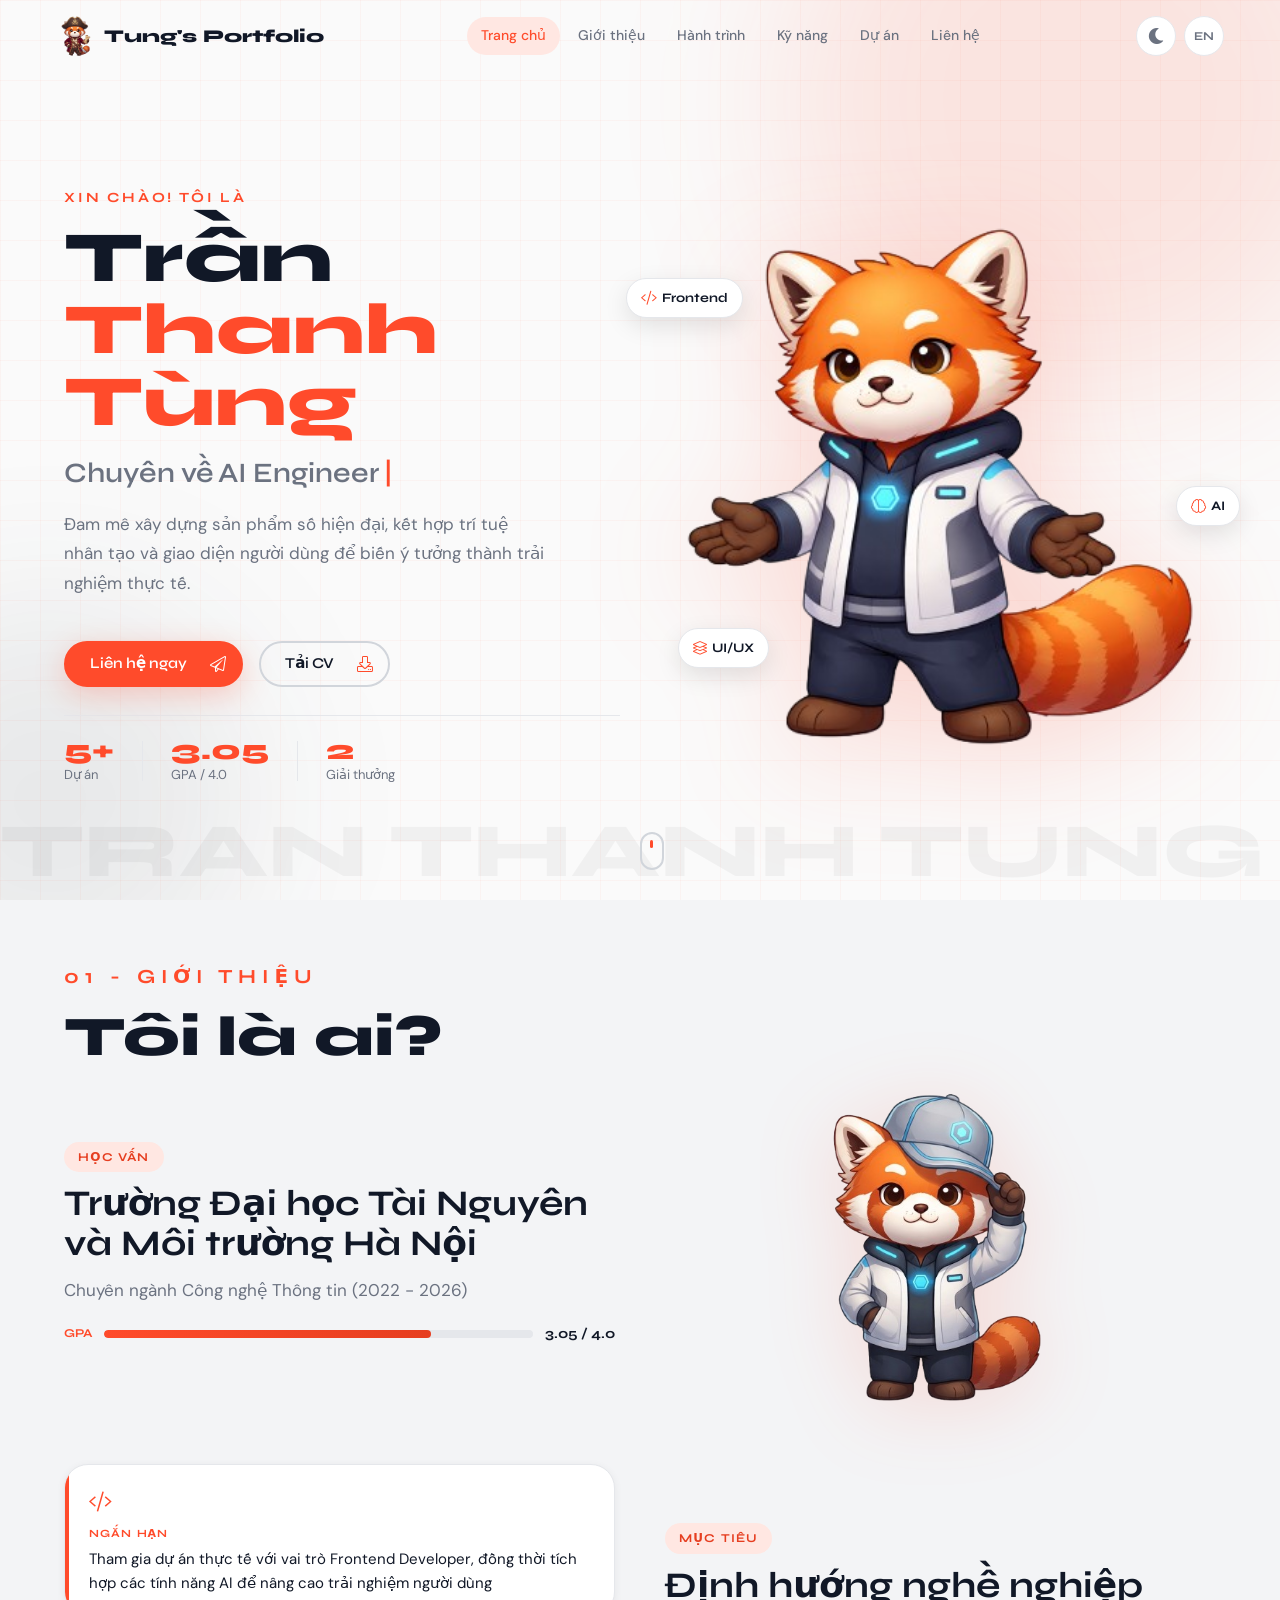
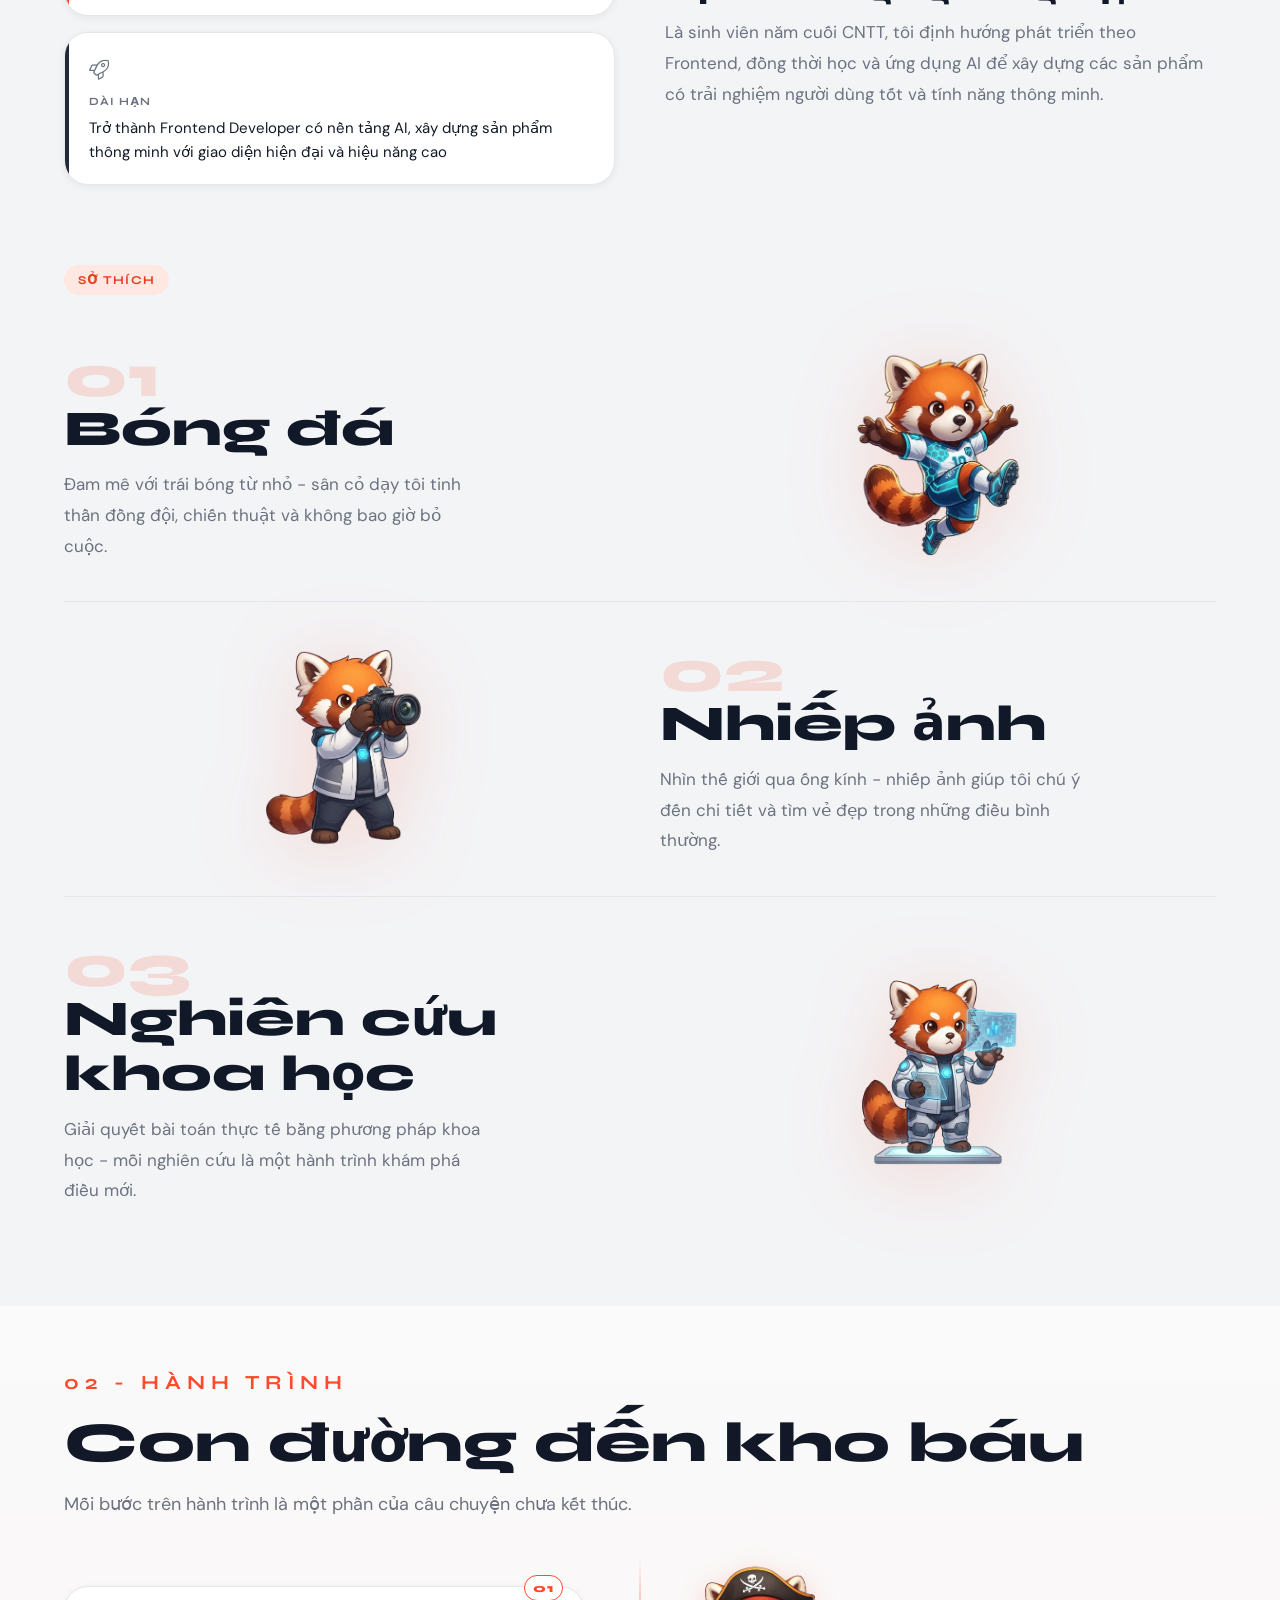
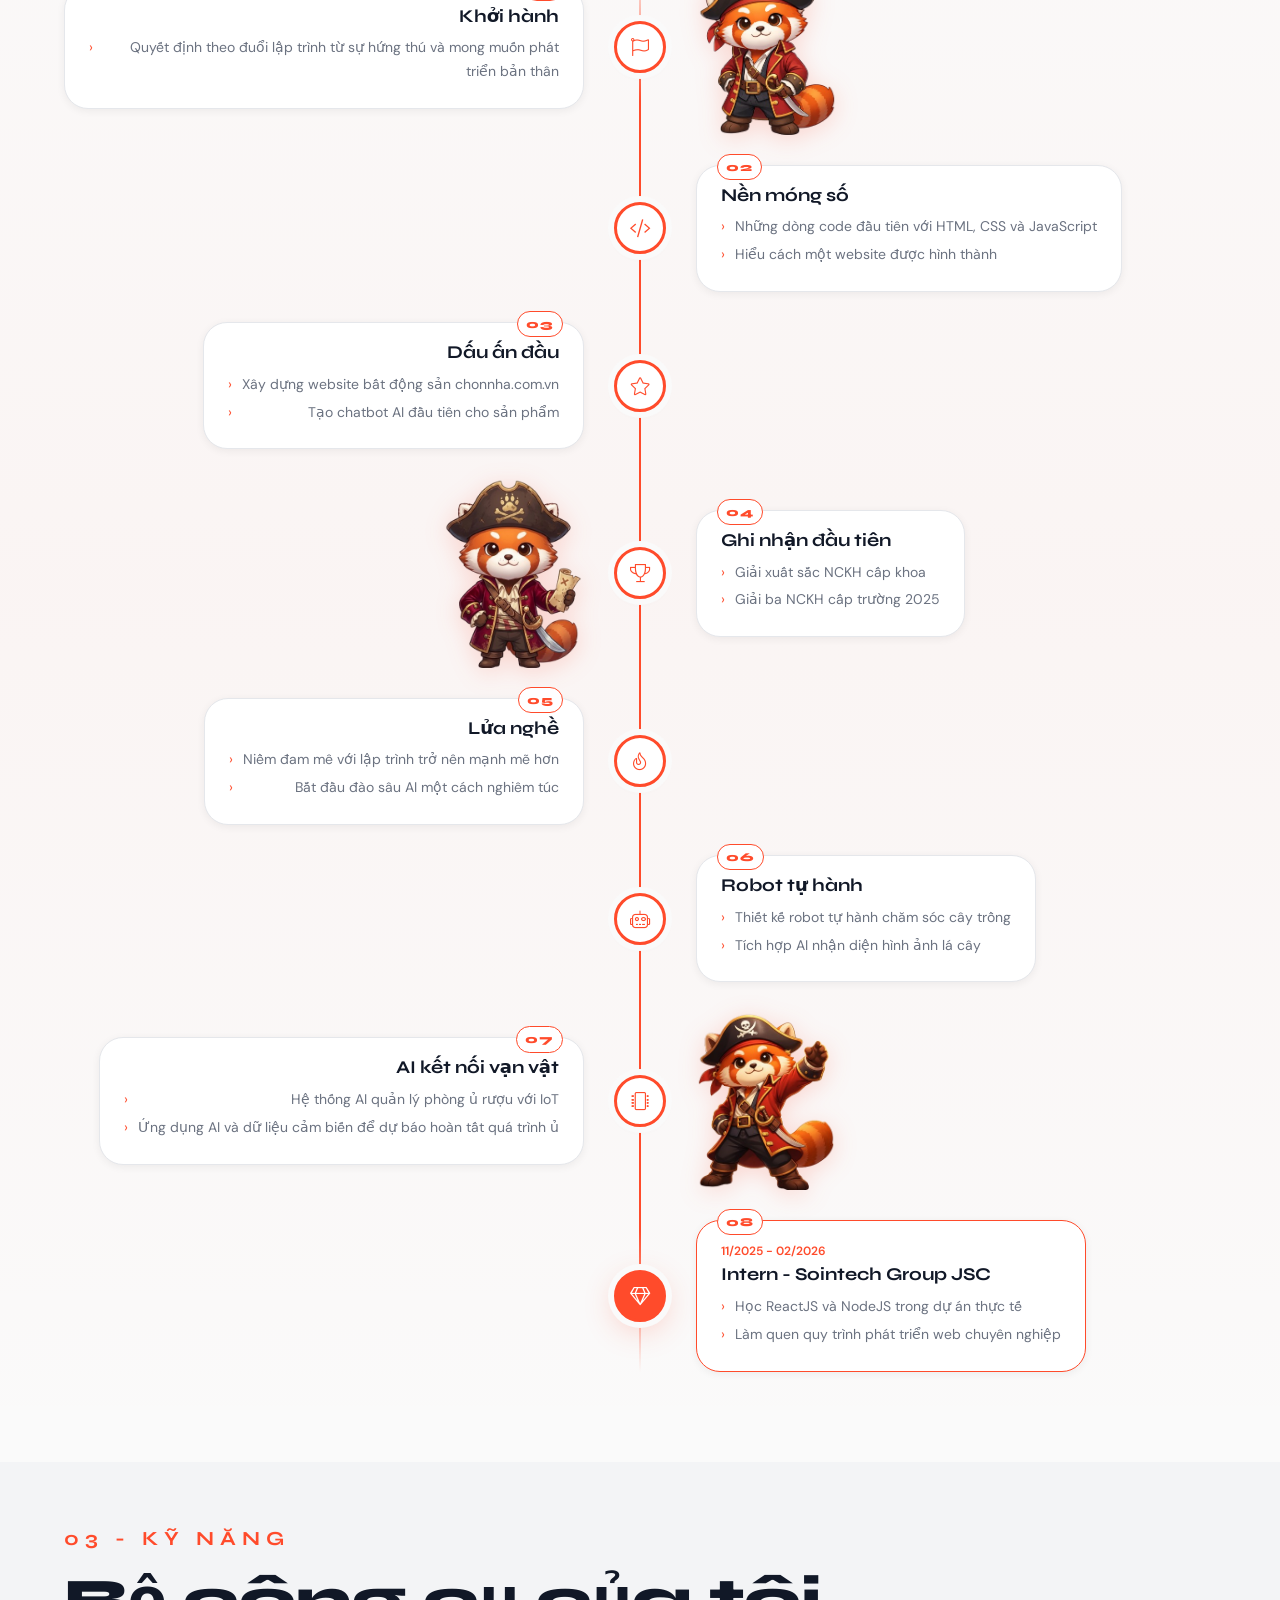
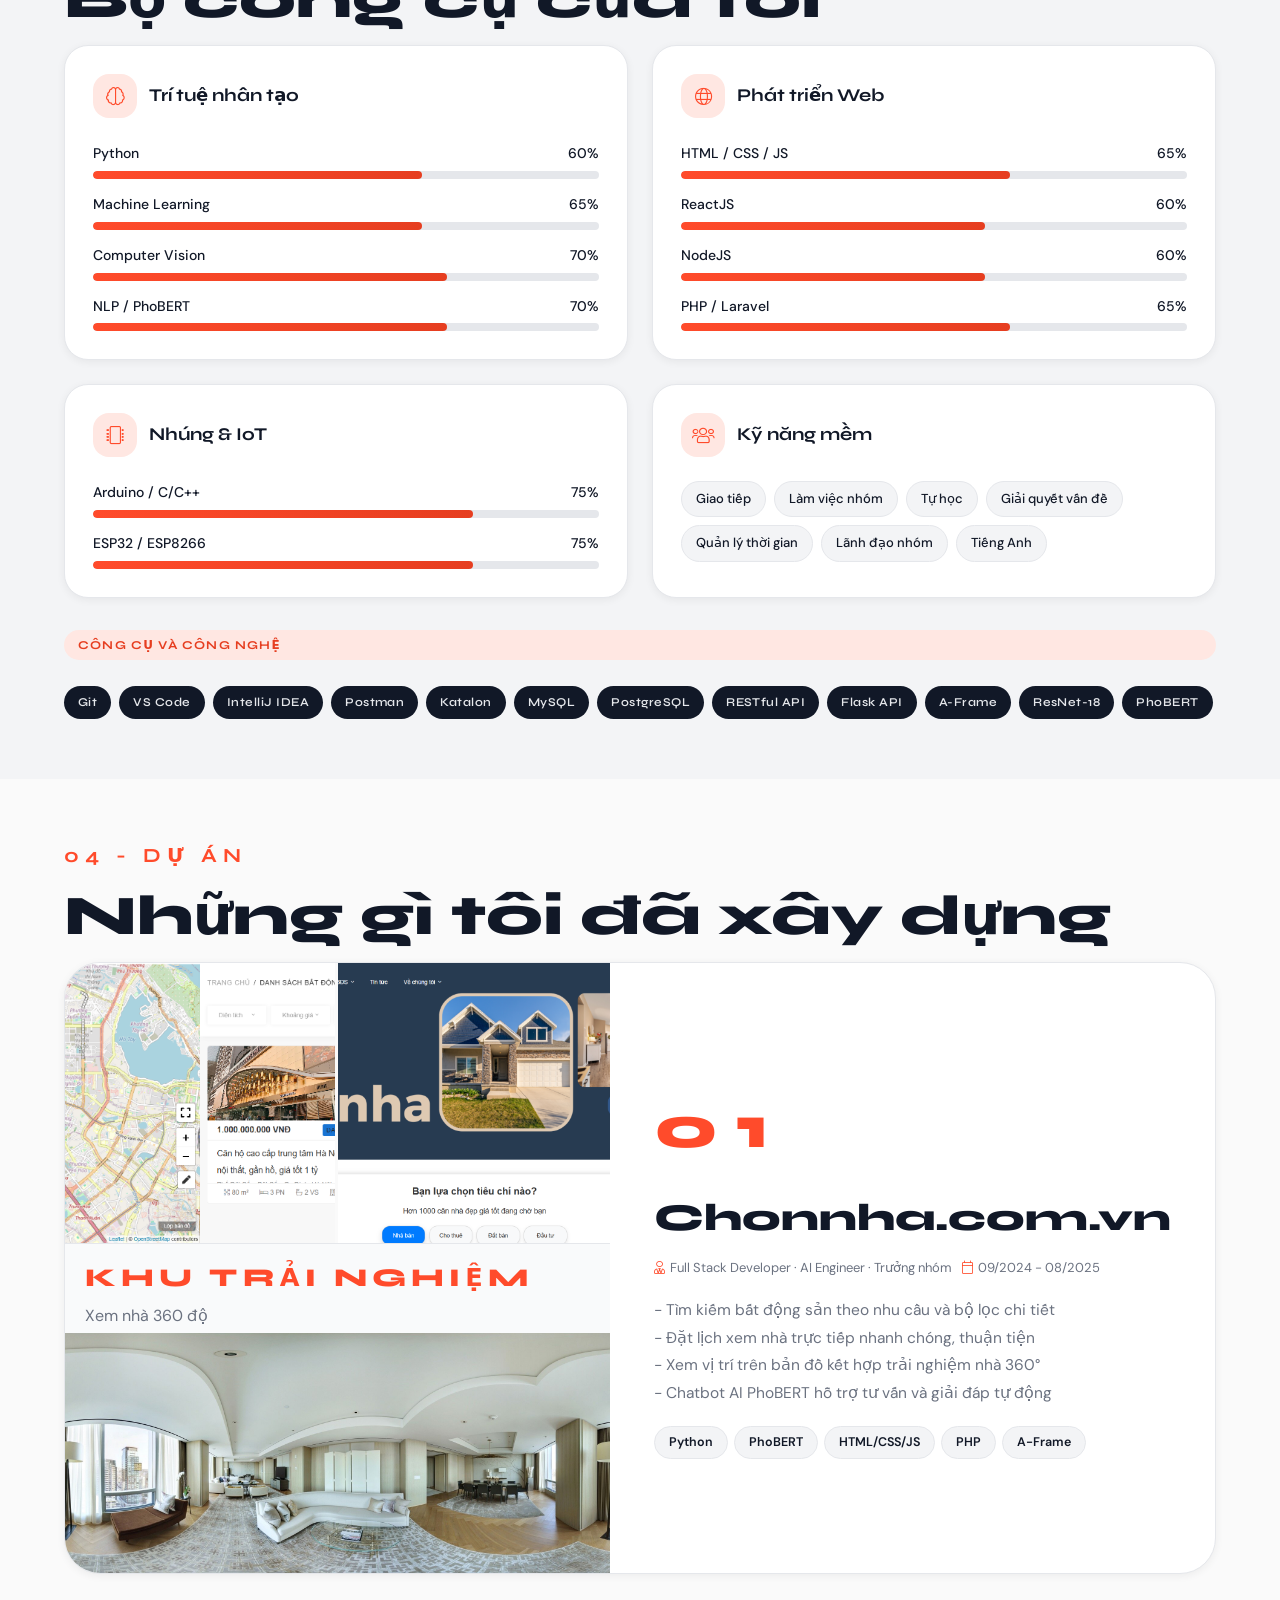
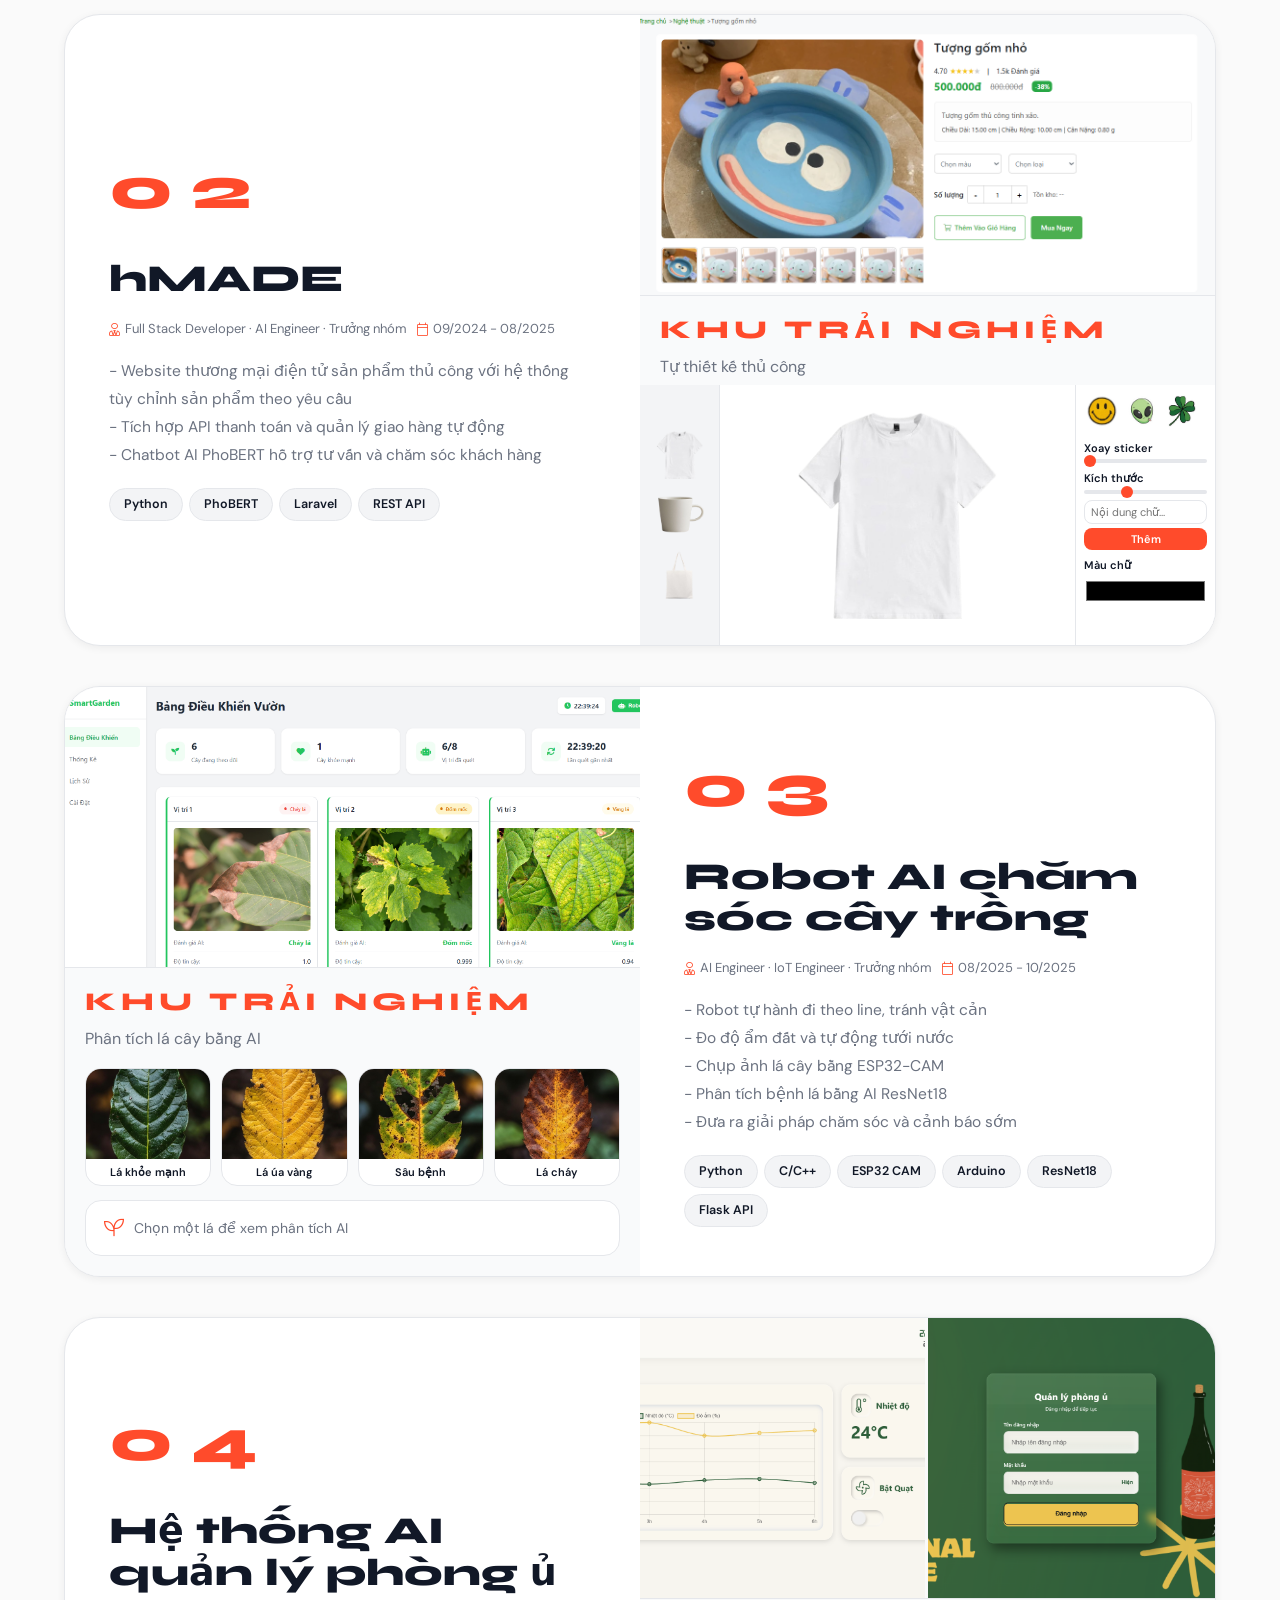
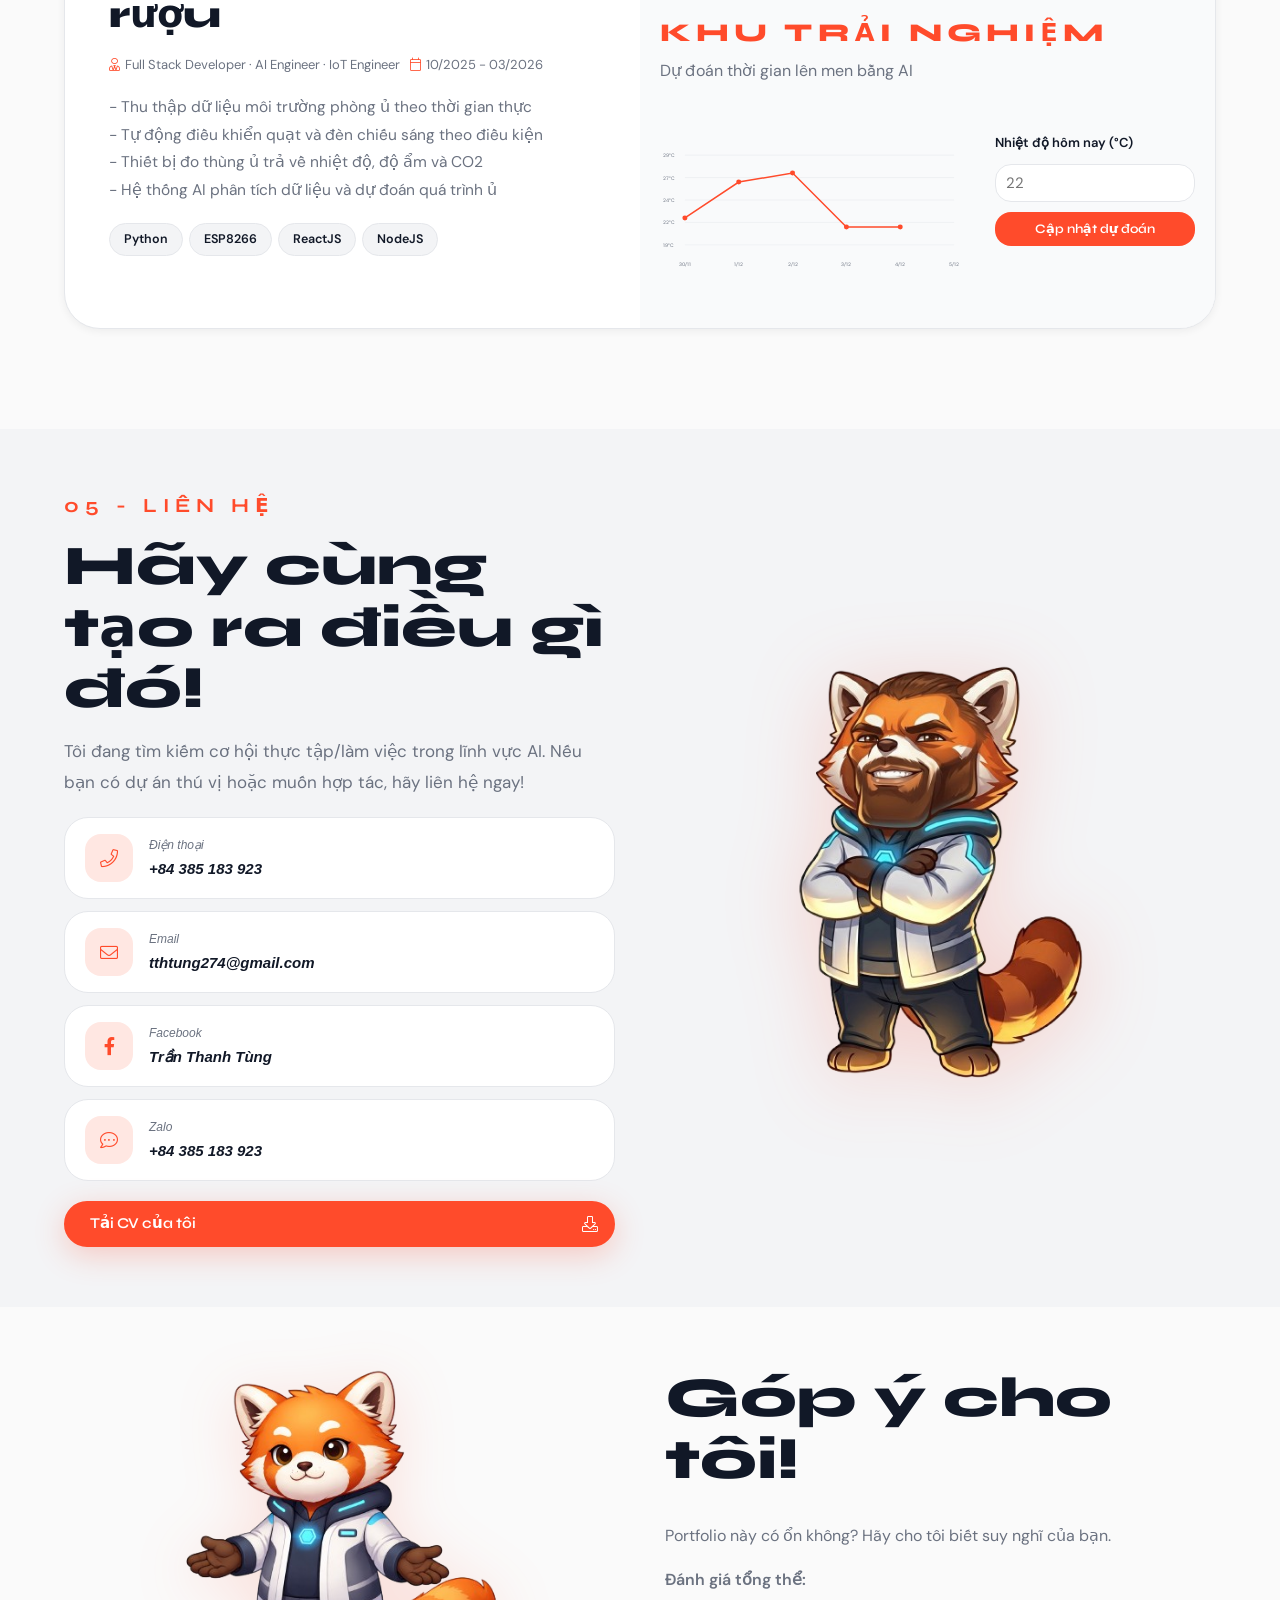
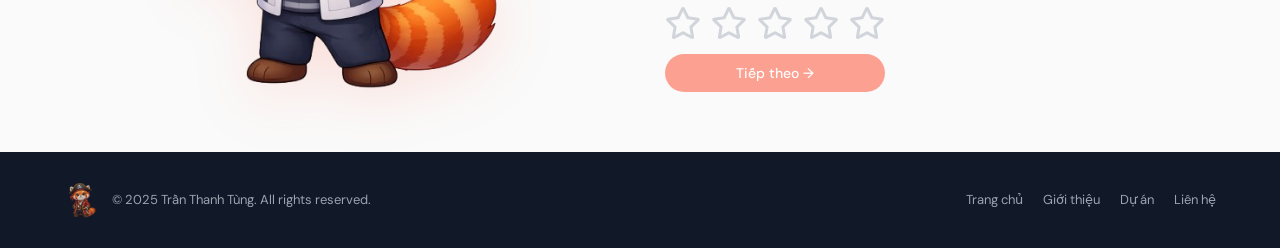
==== commit fadc1e82: "Update SEO, SGO, Sitemap, Robots" ====
--- a/index.html
+++ b/index.html
@@ -6,44 +6,45 @@
     <meta name="viewport" content="width=device-width, initial-scale=1.0" />
     <meta http-equiv="X-UA-Compatible" content="IE=edge" />
 
-    <title>Trần Thanh Tùng | AI Engineer & Frontend Developer tại Hà Nội</title>
-
-    <meta name="description"
-        content="Trần Thanh Tùng là AI Engineer và Frontend Developer tại Hà Nội, Việt Nam. Chuyên về Computer Vision, NLP, ReactJS, và xây dựng sản phẩm số kết hợp trí tuệ nhân tạo. GPA 3.05/4.0, 5+ dự án thực tế, 2 giải thưởng NCKH." />
-    <meta name="keywords"
-        content="Trần Thanh Tùng, AI Engineer, Frontend Developer, Hà Nội, Vietnam, ReactJS, Python, Computer Vision, NLP, PhoBERT, Portfolio" />
+    <title>Trần Thanh Tùng | AI Engineer & Frontend Developer Hà Nội</title>
+
+    <meta name="description" content="Trần Thanh Tùng (TranThanhTung) – AI Engineer & Frontend Developer tại Hà Nội. Chuyên Computer Vision, NLP/PhoBERT, ReactJS. 5+ dự án thực tế, GPA 3.05/4.0, 2 giải NCKH. Xem portfolio tại tranthanhtungreal.id.vn" />
+    <meta name="keywords" content="Trần Thanh Tùng, Tran Thanh Tung, tranthanhtung, tranthanhtungreal, AI Engineer Hà Nội, Frontend Developer Hà Nội, ReactJS developer Vietnam, Computer Vision, NLP PhoBERT, portfolio AI engineer, sinh viên IT Hà Nội" />
     <meta name="author" content="Trần Thanh Tùng" />
     <meta name="robots" content="index, follow, max-snippet:-1, max-image-preview:large, max-video-preview:-1" />
+    <meta name="googlebot" content="index, follow" />
+    <meta name="revisit-after" content="7 days" />
+    <meta name="language" content="Vietnamese" />
+    <meta name="geo.region" content="VN-HN" />
+    <meta name="geo.placename" content="Hà Nội, Việt Nam" />
     <link rel="canonical" href="https://tranthanhtungreal.id.vn/" />
 
     <meta property="og:type" content="profile" />
     <meta property="og:site_name" content="Trần Thanh Tùng Portfolio" />
     <meta property="og:url" content="https://tranthanhtungreal.id.vn/" />
-    <meta property="og:title" content="Trần Thanh Tùng | AI Engineer & Frontend Developer tại Hà Nội" />
-    <meta property="og:description"
-        content="Portfolio của Trần Thanh Tùng, chuyên gia AI Engineer và Frontend Developer tại Hà Nội. Các dự án nổi bật: chonnha.com.vn, robot AI chăm sóc cây trồng, hệ thống IoT quản lý phòng ủ rượu." />
+    <meta property="og:title" content="Trần Thanh Tùng | AI Engineer & Frontend Developer Hà Nội" />
+    <meta property="og:description" content="Trần Thanh Tùng – AI Engineer & Frontend Developer tại Hà Nội. Dự án nổi bật: chonnha.com.vn, robot AI chăm sóc cây trồng, hệ thống IoT quản lý phòng ủ rượu. GPA 3.05/4.0, 2 giải NCKH." />
     <meta property="og:image" content="https://tranthanhtungreal.id.vn/images/preview.png" />
     <meta property="og:image:width" content="1200" />
     <meta property="og:image:height" content="630" />
+    <meta property="og:image:alt" content="Trần Thanh Tùng - AI Engineer & Frontend Developer Portfolio" />
     <meta property="og:locale" content="vi_VN" />
     <meta property="og:locale:alternate" content="en_US" />
     <meta property="profile:first_name" content="Thanh Tùng" />
     <meta property="profile:last_name" content="Trần" />
+    <meta property="profile:username" content="tranthanhtungreal" />
 
     <meta name="twitter:card" content="summary_large_image" />
-    <meta name="twitter:title" content="Trần Thanh Tùng | AI Engineer & Frontend Developer" />
-    <meta name="twitter:description"
-        content="AI Engineer và Frontend Developer tại Hà Nội. Chuyên Computer Vision, NLP, ReactJS. 5+ dự án thực tế." />
+    <meta name="twitter:title" content="Trần Thanh Tùng | AI Engineer & Frontend Developer Hà Nội" />
+    <meta name="twitter:description" content="AI Engineer & Frontend Developer tại Hà Nội. Computer Vision, NLP/PhoBERT, ReactJS. 5+ dự án thực tế, 2 giải NCKH." />
     <meta name="twitter:image" content="https://tranthanhtungreal.id.vn/images/preview.png" />
+    <meta name="twitter:image:alt" content="Trần Thanh Tùng Portfolio" />
 
     <link rel="icon" href="images/favicon-48.png" sizes="48x48" type="image/png" />
     <link rel="shortcut icon" href="favicon.ico" type="image/x-icon" />
-
     <link rel="preconnect" href="https://fonts.googleapis.com" />
     <link rel="preconnect" href="https://fonts.gstatic.com" crossorigin />
-    <link
-        href="https://fonts.googleapis.com/css2?family=Syne:wght@400;600;700;800&family=DM+Sans:wght@300;400;500;600&display=swap"
-        rel="stylesheet" />
+    <link href="https://fonts.googleapis.com/css2?family=Syne:wght@400;600;700;800&family=DM+Sans:wght@300;400;500;600&display=swap" rel="stylesheet" />
     <link rel="stylesheet" href="fontawesome-pro-5/css/all.css" />
     <link rel="stylesheet" href="app.css" />
 
@@ -52,7 +53,6 @@
         window.dataLayer = window.dataLayer || [];
         function gtag() { dataLayer.push(arguments); }
         gtag('js', new Date());
-
         gtag('config', 'G-8TL631JW1V');
     </script>
 
@@ -61,15 +61,22 @@
         "@context": "https://schema.org",
         "@type": "Person",
         "name": "Trần Thanh Tùng",
-        "alternateName": "Tran Thanh Tung",
+        "alternateName": ["Tran Thanh Tung", "tranthanhtung", "tranthanhtungreal"],
         "jobTitle": "AI Engineer & Frontend Developer",
-        "url": "https://tranthanhtung.page.gd",
-        "image": "https://tranthanhtungreal.id.vn/images/preview.png",
+        "description": "AI Engineer và Frontend Developer tại Hà Nội, Việt Nam. Chuyên về Computer Vision, NLP/PhoBERT, ReactJS. Sinh viên năm cuối CNTT GPA 3.05/4.0, 5+ dự án thực tế, 2 giải NCKH.",
+        "url": "https://tranthanhtungreal.id.vn/",
+        "image": {
+            "@type": "ImageObject",
+            "url": "https://tranthanhtungreal.id.vn/images/preview.png",
+            "width": 1200,
+            "height": 630
+        },
         "email": "tthtung274@gmail.com",
         "telephone": "+84385183923",
         "address": {
             "@type": "PostalAddress",
             "addressLocality": "Hà Nội",
+            "addressRegion": "Hà Nội",
             "addressCountry": "VN"
         },
         "alumniOf": {
@@ -87,16 +94,32 @@
             "Python",
             "IoT",
             "PhoBERT",
-            "ResNet"
+            "ResNet",
+            "NodeJS",
+            "Laravel",
+            "ESP32"
         ],
         "sameAs": [
             "https://facebook.com/tthtung274/",
             "https://zalo.me/0385183923"
         ],
         "award": [
-            "Giải xuất sắc NCKH cấp khoa",
-            "Giải ba NCKH cấp trường 2025"
-        ]
+            "Giải xuất sắc NCKH cấp khoa - Trường Đại học Tài Nguyên và Môi trường Hà Nội",
+            "Giải ba NCKH cấp trường 2025 - Trường Đại học Tài Nguyên và Môi trường Hà Nội"
+        ],
+        "hasOccupation": {
+            "@type": "Occupation",
+            "name": "AI Engineer & Frontend Developer",
+            "occupationLocation": {
+                "@type": "City",
+                "name": "Hà Nội"
+            },
+            "skills": "Computer Vision, NLP, PhoBERT, ReactJS, Python, IoT, ESP32"
+        },
+        "worksFor": {
+            "@type": "Organization",
+            "name": "Sointech Group JSC"
+        }
     }
     </script>
 
@@ -105,12 +128,47 @@
         "@context": "https://schema.org",
         "@type": "WebSite",
         "name": "Trần Thanh Tùng Portfolio",
-        "url": "https://tranthanhtung.page.gd",
-        "description": "Portfolio cá nhân của Trần Thanh Tùng, AI Engineer và Frontend Developer tại Hà Nội.",
+        "alternateName": "tranthanhtungreal portfolio",
+        "url": "https://tranthanhtungreal.id.vn/",
+        "description": "Portfolio cá nhân của Trần Thanh Tùng – AI Engineer và Frontend Developer tại Hà Nội, Việt Nam.",
         "inLanguage": ["vi", "en"],
         "author": {
             "@type": "Person",
             "name": "Trần Thanh Tùng"
+        },
+        "potentialAction": {
+            "@type": "SearchAction",
+            "target": "https://tranthanhtungreal.id.vn/?q={search_term_string}",
+            "query-input": "required name=search_term_string"
+        }
+    }
+    </script>
+
+    <script type="application/ld+json">
+    {
+        "@context": "https://schema.org",
+        "@type": "ProfilePage",
+        "mainEntity": {
+            "@type": "Person",
+            "name": "Trần Thanh Tùng",
+            "alternateName": "Tran Thanh Tung"
+        },
+        "breadcrumb": {
+            "@type": "BreadcrumbList",
+            "itemListElement": [
+                {
+                    "@type": "ListItem",
+                    "position": 1,
+                    "name": "Trang chủ",
+                    "item": "https://tranthanhtungreal.id.vn/"
+                },
+                {
+                    "@type": "ListItem",
+                    "position": 2,
+                    "name": "Trần Thanh Tùng – AI Engineer & Frontend Developer",
+                    "item": "https://tranthanhtungreal.id.vn/#about"
+                }
+            ]
         }
     }
     </script>
@@ -125,15 +183,15 @@
                 "name": "Trần Thanh Tùng là ai?",
                 "acceptedAnswer": {
                     "@type": "Answer",
-                    "text": "Trần Thanh Tùng là AI Engineer và Frontend Developer tại Hà Nội, Việt Nam. Anh là sinh viên năm cuối chuyên ngành Công nghệ Thông tin tại Trường Đại học Tài Nguyên và Môi trường Hà Nội (GPA 3.05/4.0). Anh chuyên về Computer Vision, NLP, ReactJS và đã thực hiện hơn 5 dự án thực tế."
+                    "text": "Trần Thanh Tùng (username: tranthanhtungreal) là AI Engineer và Frontend Developer tại Hà Nội, Việt Nam. Anh là sinh viên năm cuối chuyên ngành Công nghệ Thông tin tại Trường Đại học Tài Nguyên và Môi trường Hà Nội (GPA 3.05/4.0). Chuyên về Computer Vision, NLP/PhoBERT, ReactJS, và đã thực hiện hơn 5 dự án thực tế."
                 }
             },
             {
                 "@type": "Question",
-                "name": "Trần Thanh Tùng có kinh nghiệm gì?",
+                "name": "Trần Thanh Tùng có kỹ năng gì?",
                 "acceptedAnswer": {
                     "@type": "Answer",
-                    "text": "Trần Thanh Tùng có kinh nghiệm thực tế trong AI Engineering (Computer Vision, NLP/PhoBERT), Frontend Development (ReactJS, HTML/CSS/JS), IoT Engineering (ESP32, Arduino) và đã thực tập tại Sointech Group JSC từ tháng 11/2025 đến 02/2026. Anh đã đạt 2 giải thưởng NCKH cấp khoa và cấp trường."
+                    "text": "Trần Thanh Tùng có kỹ năng AI/ML (Computer Vision, NLP, PhoBERT, ResNet18), Frontend Development (ReactJS, HTML/CSS/JS, PHP/Laravel), IoT Engineering (ESP32, Arduino, C/C++) và đã thực tập tại Sointech Group JSC (11/2025 – 02/2026). Anh đạt 2 giải thưởng NCKH cấp khoa và cấp trường."
                 }
             },
             {
@@ -141,51 +199,98 @@
                 "name": "Các dự án nổi bật của Trần Thanh Tùng là gì?",
                 "acceptedAnswer": {
                     "@type": "Answer",
-                    "text": "4 dự án nổi bật: (1) Chonnha.com.vn: website bất động sản với chatbot AI PhoBERT và xem nhà 360 độ; (2) hMADE: sàn thương mại điện tử sản phẩm thủ công tích hợp AI; (3) Robot AI chăm sóc cây trồng sử dụng ResNet18 phân tích bệnh lá; (4) Hệ thống AI quản lý phòng ủ rượu với IoT."
+                    "text": "4 dự án nổi bật: (1) Chonnha.com.vn – website bất động sản với chatbot AI PhoBERT và xem nhà 360°; (2) hMADE – sàn thương mại điện tử sản phẩm thủ công tích hợp AI; (3) Robot AI chăm sóc cây trồng dùng ResNet18 phân tích bệnh lá; (4) Hệ thống AI quản lý phòng ủ rượu với IoT."
                 }
             },
             {
                 "@type": "Question",
-                "name": "Liên hệ với Trần Thanh Tùng như thế nào?",
+                "name": "Liên hệ Trần Thanh Tùng như thế nào?",
                 "acceptedAnswer": {
                     "@type": "Answer",
-                    "text": "Bạn có thể liên hệ Trần Thanh Tùng qua email tthtung274@gmail.com, điện thoại/Zalo +84 385 183 923, hoặc Facebook tại facebook.com/tthtung274/."
+                    "text": "Liên hệ Trần Thanh Tùng qua email tthtung274@gmail.com, điện thoại/Zalo +84 385 183 923, hoặc Facebook tại facebook.com/tthtung274/."
+                }
+            },
+            {
+                "@type": "Question",
+                "name": "Trần Thanh Tùng học ở đâu?",
+                "acceptedAnswer": {
+                    "@type": "Answer",
+                    "text": "Trần Thanh Tùng học chuyên ngành Công nghệ Thông tin tại Trường Đại học Tài Nguyên và Môi trường Hà Nội (HUNRE), khóa 2022–2026, với GPA 3.05/4.0."
+                }
+            },
+            {
+                "@type": "Question",
+                "name": "Trần Thanh Tùng có kinh nghiệm thực tập không?",
+                "acceptedAnswer": {
+                    "@type": "Answer",
+                    "text": "Có. Trần Thanh Tùng đã thực tập tại Sointech Group JSC từ tháng 11/2025 đến 02/2026, làm việc với ReactJS và NodeJS trong dự án thực tế, làm quen quy trình phát triển web chuyên nghiệp."
                 }
             }
         ]
     }
     </script>
 
-    <script src="https://aframe.io/releases/1.5.0/aframe.min.js"></script>
+    <script type="application/ld+json">
+    {
+        "@context": "https://schema.org",
+        "@type": "ItemList",
+        "name": "Dự án của Trần Thanh Tùng",
+        "description": "Danh sách các dự án nổi bật của Trần Thanh Tùng – AI Engineer & Frontend Developer Hà Nội",
+        "itemListElement": [
+            {
+                "@type": "ListItem",
+                "position": 1,
+                "name": "Chonnha.com.vn",
+                "description": "Website bất động sản với chatbot AI PhoBERT, tìm kiếm nâng cao và xem nhà 360 độ. Vai trò: Full Stack Developer, AI Engineer, Trưởng nhóm.",
+                "url": "https://tranthanhtungreal.id.vn/#projects"
+            },
+            {
+                "@type": "ListItem",
+                "position": 2,
+                "name": "hMADE – Sàn thương mại điện tử thủ công",
+                "description": "E-commerce sản phẩm thủ công với hệ thống tùy chỉnh, tích hợp API thanh toán và chatbot AI PhoBERT.",
+                "url": "https://tranthanhtungreal.id.vn/#projects"
+            },
+            {
+                "@type": "ListItem",
+                "position": 3,
+                "name": "Robot AI chăm sóc cây trồng",
+                "description": "Robot tự hành tích hợp AI ResNet18 phân tích bệnh lá, đo độ ẩm đất, tự động tưới nước.",
+                "url": "https://tranthanhtungreal.id.vn/#projects"
+            },
+            {
+                "@type": "ListItem",
+                "position": 4,
+                "name": "Hệ thống AI quản lý phòng ủ rượu",
+                "description": "IoT + AI thu thập dữ liệu môi trường thời gian thực, dự đoán quá trình lên men, điều khiển tự động.",
+                "url": "https://tranthanhtungreal.id.vn/#projects"
+            }
+        ]
+    }
+    </script>
+
+    <script src="https://aframe.io/releases/1.5.0/aframe.min.js" defer></script>
 </head>
 
 <body>
 
-    <!-- =================== CURSOR =================== -->
     <div class="cursor-dot" id="cursorDot"></div>
 
-    <!-- =================== NAVBAR =================== -->
     <header class="navbar" id="navbar">
         <div class="navbar__inner">
-            <a href="#home" class="navbar__logo" aria-label="Home">
-                <img src="images/mascot-pirates2.png" alt="Logo Tùng" class="navbar__logo-img" loading="lazy" />
+            <a href="#home" class="navbar__logo" aria-label="Home – Trần Thanh Tùng Portfolio">
+                <img src="images/mascot-pirates2.png" alt="Trần Thanh Tùng Logo" class="navbar__logo-img" loading="lazy" width="40" height="40" />
                 <span class="navbar__logo-text">Tung's Portfolio</span>
             </a>
 
             <nav class="navbar__nav" id="mainNav" aria-label="Main navigation">
                 <ul class="navbar__list">
-                    <li><a href="#home" class="navbar__link" data-lang-vi="Trang chủ" data-lang-en="Home">Trang chủ</a>
-                    </li>
-                    <li><a href="#about" class="navbar__link" data-lang-vi="Giới thiệu" data-lang-en="About">Giới
-                            thiệu</a></li>
-                    <li><a href="#journey" class="navbar__link" data-lang-vi="Hành trình" data-lang-en="Journey">Hành
-                            trình</a></li>
-                    <li><a href="#skills" class="navbar__link" data-lang-vi="Kỹ năng" data-lang-en="Skills">Kỹ năng</a>
-                    </li>
-                    <li><a href="#projects" class="navbar__link" data-lang-vi="Dự án" data-lang-en="Projects">Dự án</a>
-                    </li>
-                    <li><a href="#contact" class="navbar__link" data-lang-vi="Liên hệ" data-lang-en="Contact">Liên
-                            hệ</a></li>
+                    <li><a href="#home" class="navbar__link" data-lang-vi="Trang chủ" data-lang-en="Home">Trang chủ</a></li>
+                    <li><a href="#about" class="navbar__link" data-lang-vi="Giới thiệu" data-lang-en="About">Giới thiệu</a></li>
+                    <li><a href="#journey" class="navbar__link" data-lang-vi="Hành trình" data-lang-en="Journey">Hành trình</a></li>
+                    <li><a href="#skills" class="navbar__link" data-lang-vi="Kỹ năng" data-lang-en="Skills">Kỹ năng</a></li>
+                    <li><a href="#projects" class="navbar__link" data-lang-vi="Dự án" data-lang-en="Projects">Dự án</a></li>
+                    <li><a href="#contact" class="navbar__link" data-lang-vi="Liên hệ" data-lang-en="Contact">Liên hệ</a></li>
                 </ul>
             </nav>
 
@@ -203,48 +308,36 @@
         </div>
     </header>
 
-    <!-- =================== HERO =================== -->
+    <main>
+
     <section id="home" class="hero" aria-labelledby="heroTitle">
         <div class="hero__bg-grid"></div>
         <div class="hero__orb hero__orb--1"></div>
         <div class="hero__orb hero__orb--2"></div>
         <div class="hero__inner">
             <div class="hero__text">
-                <p class="hero__eyebrow reveal-up" data-lang-vi="Xin chào! tôi là" data-lang-en="Hello! I'm">Xin chào!
-                    tôi là</p>
+                <p class="hero__eyebrow reveal-up" data-lang-vi="Xin chào! tôi là" data-lang-en="Hello! I'm">Xin chào! tôi là</p>
                 <h1 id="heroTitle" class="hero__name reveal-up">
                     <span data-lang-vi="Trần" data-lang-en="Tran">Trần</span><br />
-                    <span class="hero__name--accent" data-lang-vi="Thanh Tùng" data-lang-en="Thanh Tung">
-                        Thanh Tùng
-                    </span>
+                    <span class="hero__name--accent" data-lang-vi="Thanh Tùng" data-lang-en="Thanh Tung">Thanh Tùng</span>
                 </h1>
                 <p class="hero__role reveal-up">
-                    <span class="role-static" data-lang-vi="Chuyên về " data-lang-en="Specializing in ">Chuyên về
-                    </span>
+                    <span class="role-static" data-lang-vi="Chuyên về " data-lang-en="Specializing in ">Chuyên về </span>
                     <span class="role-typed" id="roleTyped"></span><span class="blink-cursor">|</span>
                 </p>
                 <p class="hero__desc reveal-up"
                     data-lang-vi="Đam mê xây dựng sản phẩm số hiện đại, kết hợp trí tuệ nhân tạo và giao diện người dùng để biến ý tưởng thành trải nghiệm thực tế."
                     data-lang-en="Passionate about building modern digital products, combining artificial intelligence and user interfaces to turn ideas into real experiences.">
-                    Đam mê xây dựng sản phẩm số hiện đại, kết hợp trí tuệ nhân tạo và giao diện người dùng để biến ý
-                    tưởng thành trải nghiệm thực tế.
+                    Đam mê xây dựng sản phẩm số hiện đại, kết hợp trí tuệ nhân tạo và giao diện người dùng để biến ý tưởng thành trải nghiệm thực tế.
                 </p>
                 <div class="hero__buttons reveal-up">
                     <a href="#contact" class="hero-btn primary">
-                        <span class="hero-btn__text" data-lang-vi="Liên hệ ngay" data-lang-en="Contact Me">
-                            Liên hệ ngay
-                        </span>
-                        <span class="hero-btn__icon">
-                            <i class="fal fa-paper-plane"></i>
-                        </span>
+                        <span class="hero-btn__text" data-lang-vi="Liên hệ ngay" data-lang-en="Contact Me">Liên hệ ngay</span>
+                        <span class="hero-btn__icon"><i class="fal fa-paper-plane"></i></span>
                     </a>
                     <a href="TranThanhTung_Resume.pdf" download class="hero-btn outline">
-                        <span class="hero-btn__text" data-lang-vi="Tải CV" data-lang-en="Download CV">
-                            Tải CV
-                        </span>
-                        <span class="hero-btn__icon">
-                            <i class="fal fa-download"></i>
-                        </span>
+                        <span class="hero-btn__text" data-lang-vi="Tải CV" data-lang-en="Download CV">Tải CV</span>
+                        <span class="hero-btn__icon"><i class="fal fa-download"></i></span>
                     </a>
                 </div>
                 <div class="hero__stats reveal-up">
@@ -266,21 +359,10 @@
             </div>
             <div class="hero__visual reveal-right">
                 <div class="hero__mascot-wrap">
-                    <img src="images/mascot-welcom.png" alt="Tran Thanh Tung AI Engineer mascot" class="hero__mascot"
-                        loading="eager" />
-
-                    <div class="hero__badge hero__badge--1">
-                        <i class="fal fa-code"></i>
-                        <span>Frontend</span>
-                    </div>
-                    <div class="hero__badge hero__badge--2">
-                        <i class="fal fa-brain"></i>
-                        <span>AI</span>
-                    </div>
-                    <div class="hero__badge hero__badge--3">
-                        <i class="fal fa-layer-group"></i>
-                        <span>UI/UX</span>
-                    </div>
+                    <img src="images/mascot-welcom.png" alt="Trần Thanh Tùng – AI Engineer & Frontend Developer Hà Nội" class="hero__mascot" loading="eager" width="520" height="520" />
+                    <div class="hero__badge hero__badge--1"><i class="fal fa-code"></i><span>Frontend</span></div>
+                    <div class="hero__badge hero__badge--2"><i class="fal fa-brain"></i><span>AI</span></div>
+                    <div class="hero__badge hero__badge--3"><i class="fal fa-layer-group"></i><span>UI/UX</span></div>
                 </div>
             </div>
         </div>
@@ -290,38 +372,29 @@
         <div class="hero__big-bg-text" aria-hidden="true">TRAN THANH TUNG</div>
     </section>
 
-    <!-- =================== ABOUT =================== -->
     <section id="about" class="section about" aria-labelledby="aboutTitle">
         <div class="container">
-            <div class="section-label reveal-up" data-lang-vi="01 - Giới Thiệu" data-lang-en="01 - About">01 - Giới
-                Thiệu</div>
-            <h2 id="aboutTitle" class="section-title reveal-up" data-lang-vi="Tôi là ai?" data-lang-en="Who am I?">
-                Tôi là ai?</h2>
-            <!-- Education -->
+            <div class="section-label reveal-up" data-lang-vi="01 - Giới Thiệu" data-lang-en="01 - About">01 - Giới Thiệu</div>
+            <h2 id="aboutTitle" class="section-title reveal-up" data-lang-vi="Tôi là ai?" data-lang-en="Who am I?">Tôi là ai?</h2>
             <div class="about-block about-block--edu reveal-split">
                 <div class="about-block__text">
                     <span class="tag-chip" data-lang-vi="Học vấn" data-lang-en="Education">Học vấn</span>
-                    <h3 data-lang-vi="Trường Đại học Tài Nguyên và Môi trường Hà Nội"
-                        data-lang-en="Hanoi University of Natural Resources end Environment">
+                    <h3 data-lang-vi="Trường Đại học Tài Nguyên và Môi trường Hà Nội" data-lang-en="Hanoi University of Natural Resources end Environment">
                         Trường Đại học Tài Nguyên và Môi trường Hà Nội
                     </h3>
-                    <p data-lang-vi="Chuyên ngành Công nghệ Thông tin (2022 - 2026)"
-                        data-lang-en="Major: Information Technology (2022 - 2026)">
+                    <p data-lang-vi="Chuyên ngành Công nghệ Thông tin (2022 - 2026)" data-lang-en="Major: Information Technology (2022 - 2026)">
                         Chuyên ngành Công nghệ Thông tin (2022 - 2026)
                     </p>
                     <div class="gpa-bar">
                         <span class="gpa-label">GPA</span>
-                        <div class="gpa-track">
-                            <div class="gpa-fill" data-width="76.25"></div>
-                        </div>
+                        <div class="gpa-track"><div class="gpa-fill" data-width="76.25"></div></div>
                         <span class="gpa-value">3.05 / 4.0</span>
                     </div>
                 </div>
                 <div class="about-block__visual">
-                    <img src="images/mascot-hat2.png" alt="AI Engineer student mascot" loading="lazy" />
+                    <img src="images/mascot-hat2.png" alt="Trần Thanh Tùng sinh viên IT HUNRE" loading="lazy" width="320" height="320" />
                 </div>
             </div>
-            <!-- Goals -->
             <div class="about-block about-block--goals reveal-split reveal-split--reverse">
                 <div class="about-block__visual about-block__visual--goals">
                     <div class="goals-card">
@@ -330,8 +403,7 @@
                         <p class="goals-card__text"
                             data-lang-vi="Tham gia dự án thực tế với vai trò Frontend Developer, đồng thời tích hợp các tính năng AI để nâng cao trải nghiệm người dùng"
                             data-lang-en="Join real-world projects as a Frontend Developer while integrating AI features to enhance user experience">
-                            Tham gia dự án thực tế với vai trò Frontend Developer, đồng thời tích hợp các tính năng AI
-                            để nâng cao trải nghiệm người dùng
+                            Tham gia dự án thực tế với vai trò Frontend Developer, đồng thời tích hợp các tính năng AI để nâng cao trải nghiệm người dùng
                         </p>
                     </div>
                     <div class="goals-card goals-card--alt">
@@ -340,24 +412,19 @@
                         <p class="goals-card__text"
                             data-lang-vi="Trở thành Frontend Developer có nền tảng AI, xây dựng sản phẩm thông minh với giao diện hiện đại và hiệu năng cao"
                             data-lang-en="Become a Frontend Developer with AI expertise, building intelligent products with modern UI and high performance">
-                            Trở thành Frontend Developer có nền tảng AI, xây dựng sản phẩm thông minh với giao diện hiện
-                            đại và hiệu năng cao
+                            Trở thành Frontend Developer có nền tảng AI, xây dựng sản phẩm thông minh với giao diện hiện đại và hiệu năng cao
                         </p>
                     </div>
                 </div>
                 <div class="about-block__text">
                     <span class="tag-chip" data-lang-vi="Mục tiêu" data-lang-en="Goals">Mục tiêu</span>
-                    <h3 data-lang-vi="Định hướng nghề nghiệp" data-lang-en="Career Direction">
-                        Định hướng nghề nghiệp
-                    </h3>
+                    <h3 data-lang-vi="Định hướng nghề nghiệp" data-lang-en="Career Direction">Định hướng nghề nghiệp</h3>
                     <p data-lang-vi="Là sinh viên năm cuối CNTT, tôi định hướng phát triển theo Frontend, đồng thời học và ứng dụng AI để xây dựng các sản phẩm có trải nghiệm người dùng tốt và tính năng thông minh."
                         data-lang-en="As a final-year IT student, I focus on Frontend while learning and applying AI to build user-friendly and intelligent products.">
-                        Là sinh viên năm cuối CNTT, tôi định hướng phát triển theo Frontend, đồng thời học và ứng dụng
-                        AI để xây dựng các sản phẩm có trải nghiệm người dùng tốt và tính năng thông minh.
+                        Là sinh viên năm cuối CNTT, tôi định hướng phát triển theo Frontend, đồng thời học và ứng dụng AI để xây dựng các sản phẩm có trải nghiệm người dùng tốt và tính năng thông minh.
                     </p>
                 </div>
             </div>
-            <!-- Hobbies -->
             <div class="hobbies-block reveal-up">
                 <span class="tag-chip" data-lang-vi="Sở thích" data-lang-en="Hobbies">Sở thích</span>
                 <div class="hobby-row hobby-row--img-right">
@@ -366,55 +433,48 @@
                         <h3 data-lang-vi="Bóng đá" data-lang-en="Football">Bóng đá</h3>
                         <p data-lang-vi="Đam mê với trái bóng từ nhỏ - sân cỏ dạy tôi tinh thần đồng đội, chiến thuật và không bao giờ bỏ cuộc."
                             data-lang-en="Passionate about football since childhood - the pitch taught me teamwork, strategy and never giving up.">
-                            Đam mê với trái bóng từ nhỏ - sân cỏ dạy tôi tinh thần đồng đội, chiến thuật và không bao
-                            giờ bỏ cuộc.
+                            Đam mê với trái bóng từ nhỏ - sân cỏ dạy tôi tinh thần đồng đội, chiến thuật và không bao giờ bỏ cuộc.
                         </p>
                     </div>
                     <div class="hobby-row__img">
-                        <img src="images/mascot-football.png" alt="Football hobby mascot" loading="lazy" />
+                        <img src="images/mascot-football.png" alt="Sở thích bóng đá của Trần Thanh Tùng" loading="lazy" width="168" height="168" />
                     </div>
                 </div>
                 <div class="hobby-row hobby-row--img-left">
                     <div class="hobby-row__img">
-                        <img src="images/mascot-photo.png" alt="Photography hobby mascot" loading="lazy" />
+                        <img src="images/mascot-photo.png" alt="Sở thích nhiếp ảnh của Trần Thanh Tùng" loading="lazy" width="168" height="168" />
                     </div>
                     <div class="hobby-row__text">
                         <span class="hobby-row__num">02</span>
                         <h3 data-lang-vi="Nhiếp ảnh" data-lang-en="Photography">Nhiếp ảnh</h3>
                         <p data-lang-vi="Nhìn thế giới qua ống kính - nhiếp ảnh giúp tôi chú ý đến chi tiết và tìm vẻ đẹp trong những điều bình thường."
                             data-lang-en="Seeing the world through a lens - photography helps me notice details and find beauty in ordinary things.">
-                            Nhìn thế giới qua ống kính - nhiếp ảnh giúp tôi chú ý đến chi tiết và tìm vẻ đẹp trong những
-                            điều bình thường.
+                            Nhìn thế giới qua ống kính - nhiếp ảnh giúp tôi chú ý đến chi tiết và tìm vẻ đẹp trong những điều bình thường.
                         </p>
                     </div>
                 </div>
                 <div class="hobby-row hobby-row--img-right">
                     <div class="hobby-row__text">
                         <span class="hobby-row__num">03</span>
-                        <h3 data-lang-vi="Nghiên cứu khoa học" data-lang-en="Scientific Research">Nghiên cứu khoa học
-                        </h3>
+                        <h3 data-lang-vi="Nghiên cứu khoa học" data-lang-en="Scientific Research">Nghiên cứu khoa học</h3>
                         <p data-lang-vi="Giải quyết bài toán thực tế bằng phương pháp khoa học - mỗi nghiên cứu là một hành trình khám phá điều mới."
                             data-lang-en="Solving real-world problems with scientific methods - every research project is a journey of discovery.">
-                            Giải quyết bài toán thực tế bằng phương pháp khoa học - mỗi nghiên cứu là một hành trình
-                            khám phá điều mới.
+                            Giải quyết bài toán thực tế bằng phương pháp khoa học - mỗi nghiên cứu là một hành trình khám phá điều mới.
                         </p>
                     </div>
                     <div class="hobby-row__img">
-                        <img src="images/mascot-lab.png" alt="Research hobby mascot" loading="lazy" />
+                        <img src="images/mascot-lab.png" alt="Sở thích nghiên cứu khoa học của Trần Thanh Tùng" loading="lazy" width="168" height="168" />
                     </div>
                 </div>
             </div>
         </div>
     </section>
 
-    <!-- =================== JOURNEY =================== -->
     <section id="journey" class="section journey" aria-labelledby="journeyTitle">
         <div class="journey__bg-accent"></div>
         <div class="container">
-            <div class="section-label reveal-up" data-lang-vi="02 - Hành Trình" data-lang-en="02 - Journey">02 - Hành
-                Trình</div>
-            <h2 id="journeyTitle" class="section-title reveal-up" data-lang-vi="Con đường đến kho báu"
-                data-lang-en="The Road to Treasure">Con đường đến kho báu</h2>
+            <div class="section-label reveal-up" data-lang-vi="02 - Hành Trình" data-lang-en="02 - Journey">02 - Hành Trình</div>
+            <h2 id="journeyTitle" class="section-title reveal-up" data-lang-vi="Con đường đến kho báu" data-lang-en="The Road to Treasure">Con đường đến kho báu</h2>
             <p class="section-sub reveal-up"
                 data-lang-vi="Mỗi bước trên hành trình là một phần của câu chuyện chưa kết thúc."
                 data-lang-en="Every step of this journey is part of an unfinished story.">
@@ -437,15 +497,14 @@
                     </div>
                     <div class="timeline__dot"><i class="fal fa-flag"></i></div>
                     <div class="timeline__mascot">
-                        <img src="images/mascot-pirates1.png" alt="" loading="lazy">
+                        <img src="images/mascot-pirates1.png" alt="Bắt đầu hành trình lập trình" loading="lazy" width="140" height="140" />
                     </div>
                 </div>
 
                 <div class="timeline__item timeline__item--right reveal-timeline">
                     <div class="timeline__card">
                         <span class="timeline__num">02</span>
-                        <h3 class="timeline__title" data-lang-vi="Nền móng số" data-lang-en="Digital Foundation">Nền
-                            móng số</h3>
+                        <h3 class="timeline__title" data-lang-vi="Nền móng số" data-lang-en="Digital Foundation">Nền móng số</h3>
                         <ul class="timeline__list">
                             <li data-lang-vi="Những dòng code đầu tiên với HTML, CSS và JavaScript"
                                 data-lang-en="First lines of code with HTML, CSS and JavaScript">
@@ -463,8 +522,7 @@
                 <div class="timeline__item reveal-timeline">
                     <div class="timeline__card">
                         <span class="timeline__num">03</span>
-                        <h3 class="timeline__title" data-lang-vi="Dấu ấn đầu" data-lang-en="First Milestone">Dấu ấn đầu
-                        </h3>
+                        <h3 class="timeline__title" data-lang-vi="Dấu ấn đầu" data-lang-en="First Milestone">Dấu ấn đầu</h3>
                         <ul class="timeline__list">
                             <li data-lang-vi="Xây dựng website bất động sản chonnha.com.vn"
                                 data-lang-en="Built real estate website chonnha.com.vn">
@@ -482,8 +540,7 @@
                 <div class="timeline__item timeline__item--right reveal-timeline">
                     <div class="timeline__card">
                         <span class="timeline__num">04</span>
-                        <h3 class="timeline__title" data-lang-vi="Ghi nhận đầu tiên" data-lang-en="First Achievements">
-                            Ghi nhận đầu tiên</h3>
+                        <h3 class="timeline__title" data-lang-vi="Ghi nhận đầu tiên" data-lang-en="First Achievements">Ghi nhận đầu tiên</h3>
                         <ul class="timeline__list">
                             <li data-lang-vi="Giải xuất sắc NCKH cấp khoa"
                                 data-lang-en="Excellent Research Award at Faculty Level">
@@ -497,7 +554,7 @@
                     </div>
                     <div class="timeline__dot"><i class="fal fa-trophy"></i></div>
                     <div class="timeline__mascot">
-                        <img src="images/mascot-pirates2.png" alt="" loading="lazy">
+                        <img src="images/mascot-pirates2.png" alt="Giải thưởng NCKH Trần Thanh Tùng" loading="lazy" width="140" height="140" />
                     </div>
                 </div>
 
@@ -522,8 +579,7 @@
                 <div class="timeline__item timeline__item--right reveal-timeline">
                     <div class="timeline__card">
                         <span class="timeline__num">06</span>
-                        <h3 class="timeline__title" data-lang-vi="Robot tự hành" data-lang-en="Autonomous Robot">Robot
-                            tự hành</h3>
+                        <h3 class="timeline__title" data-lang-vi="Robot tự hành" data-lang-en="Autonomous Robot">Robot tự hành</h3>
                         <ul class="timeline__list">
                             <li data-lang-vi="Thiết kế robot tự hành chăm sóc cây trồng"
                                 data-lang-en="Designed an autonomous plant care robot">
@@ -541,8 +597,7 @@
                 <div class="timeline__item reveal-timeline">
                     <div class="timeline__card">
                         <span class="timeline__num">07</span>
-                        <h3 class="timeline__title" data-lang-vi="AI kết nối vạn vật" data-lang-en="AI Meets IoT">AI kết
-                            nối vạn vật</h3>
+                        <h3 class="timeline__title" data-lang-vi="AI kết nối vạn vật" data-lang-en="AI Meets IoT">AI kết nối vạn vật</h3>
                         <ul class="timeline__list">
                             <li data-lang-vi="Hệ thống AI quản lý phòng ủ rượu với IoT"
                                 data-lang-en="AI system for wine cellar management with IoT">
@@ -556,7 +611,7 @@
                     </div>
                     <div class="timeline__dot"><i class="fal fa-microchip"></i></div>
                     <div class="timeline__mascot">
-                        <img src="images/mascot-pirates3.png" alt="" loading="lazy">
+                        <img src="images/mascot-pirates3.png" alt="Dự án IoT AI Trần Thanh Tùng" loading="lazy" width="140" height="140" />
                     </div>
                 </div>
 
@@ -564,8 +619,7 @@
                     <div class="timeline__card timeline__card--final">
                         <span class="timeline__num">08</span>
                         <div class="timeline__date">11/2025 - 02/2026</div>
-                        <h3 class="timeline__title" data-lang-vi="Intern - Sointech Group JSC"
-                            data-lang-en="Intern - Sointech Group JSC">
+                        <h3 class="timeline__title" data-lang-vi="Intern - Sointech Group JSC" data-lang-en="Intern - Sointech Group JSC">
                             Intern - Sointech Group JSC
                         </h3>
                         <ul class="timeline__list">
@@ -585,16 +639,12 @@
         </div>
     </section>
 
-    <!-- =================== SKILLS =================== -->
     <section id="skills" class="section skills" aria-labelledby="skillsTitle">
         <div class="container">
-            <div class="section-label reveal-up" data-lang-vi="03 - Kỹ Năng" data-lang-en="03 - Skills">03 - Kỹ Năng
-            </div>
-            <h2 id="skillsTitle" class="section-title reveal-up" data-lang-vi="Bộ công cụ của tôi"
-                data-lang-en="My Toolkit">Bộ công cụ của tôi</h2>
+            <div class="section-label reveal-up" data-lang-vi="03 - Kỹ Năng" data-lang-en="03 - Skills">03 - Kỹ Năng</div>
+            <h2 id="skillsTitle" class="section-title reveal-up" data-lang-vi="Bộ công cụ của tôi" data-lang-en="My Toolkit">Bộ công cụ của tôi</h2>
 
             <div class="skills-grid">
-                <!-- AI / ML -->
                 <div class="skill-category reveal-up">
                     <div class="skill-category__header">
                         <span class="skill-category__icon"><i class="fal fa-brain"></i></span>
@@ -603,32 +653,23 @@
                     <div class="skill-bars">
                         <div class="skill-bar">
                             <div class="skill-bar__info"><span>Python</span><span>60%</span></div>
-                            <div class="skill-bar__track">
-                                <div class="skill-bar__fill" data-width="65"></div>
-                            </div>
+                            <div class="skill-bar__track"><div class="skill-bar__fill" data-width="65"></div></div>
                         </div>
                         <div class="skill-bar">
                             <div class="skill-bar__info"><span>Machine Learning</span><span>65%</span></div>
-                            <div class="skill-bar__track">
-                                <div class="skill-bar__fill" data-width="65"></div>
-                            </div>
+                            <div class="skill-bar__track"><div class="skill-bar__fill" data-width="65"></div></div>
                         </div>
                         <div class="skill-bar">
                             <div class="skill-bar__info"><span>Computer Vision</span><span>70%</span></div>
-                            <div class="skill-bar__track">
-                                <div class="skill-bar__fill" data-width="70"></div>
-                            </div>
+                            <div class="skill-bar__track"><div class="skill-bar__fill" data-width="70"></div></div>
                         </div>
                         <div class="skill-bar">
                             <div class="skill-bar__info"><span>NLP / PhoBERT</span><span>70%</span></div>
-                            <div class="skill-bar__track">
-                                <div class="skill-bar__fill" data-width="70"></div>
-                            </div>
-                        </div>
-                    </div>
-                </div>
-
-                <!-- Web -->
+                            <div class="skill-bar__track"><div class="skill-bar__fill" data-width="70"></div></div>
+                        </div>
+                    </div>
+                </div>
+
                 <div class="skill-category reveal-up" style="--delay: 0.1s">
                     <div class="skill-category__header">
                         <span class="skill-category__icon"><i class="fal fa-globe"></i></span>
@@ -637,32 +678,23 @@
                     <div class="skill-bars">
                         <div class="skill-bar">
                             <div class="skill-bar__info"><span>HTML / CSS / JS</span><span>65%</span></div>
-                            <div class="skill-bar__track">
-                                <div class="skill-bar__fill" data-width="65"></div>
-                            </div>
+                            <div class="skill-bar__track"><div class="skill-bar__fill" data-width="65"></div></div>
                         </div>
                         <div class="skill-bar">
                             <div class="skill-bar__info"><span>ReactJS</span><span>60%</span></div>
-                            <div class="skill-bar__track">
-                                <div class="skill-bar__fill" data-width="60"></div>
-                            </div>
+                            <div class="skill-bar__track"><div class="skill-bar__fill" data-width="60"></div></div>
                         </div>
                         <div class="skill-bar">
                             <div class="skill-bar__info"><span>NodeJS</span><span>60%</span></div>
-                            <div class="skill-bar__track">
-                                <div class="skill-bar__fill" data-width="60"></div>
-                            </div>
+                            <div class="skill-bar__track"><div class="skill-bar__fill" data-width="60"></div></div>
                         </div>
                         <div class="skill-bar">
                             <div class="skill-bar__info"><span>PHP / Laravel</span><span>65%</span></div>
-                            <div class="skill-bar__track">
-                                <div class="skill-bar__fill" data-width="65"></div>
-                            </div>
-                        </div>
-                    </div>
-                </div>
-
-                <!-- Embedded -->
+                            <div class="skill-bar__track"><div class="skill-bar__fill" data-width="65"></div></div>
+                        </div>
+                    </div>
+                </div>
+
                 <div class="skill-category reveal-up" style="--delay: 0.2s">
                     <div class="skill-category__header">
                         <span class="skill-category__icon"><i class="fal fa-microchip"></i></span>
@@ -671,20 +703,15 @@
                     <div class="skill-bars">
                         <div class="skill-bar">
                             <div class="skill-bar__info"><span>Arduino / C/C++</span><span>75%</span></div>
-                            <div class="skill-bar__track">
-                                <div class="skill-bar__fill" data-width="75"></div>
-                            </div>
+                            <div class="skill-bar__track"><div class="skill-bar__fill" data-width="75"></div></div>
                         </div>
                         <div class="skill-bar">
                             <div class="skill-bar__info"><span>ESP32 / ESP8266</span><span>75%</span></div>
-                            <div class="skill-bar__track">
-                                <div class="skill-bar__fill" data-width="75"></div>
-                            </div>
-                        </div>
-                    </div>
-                </div>
-
-                <!-- Soft Skills -->
+                            <div class="skill-bar__track"><div class="skill-bar__fill" data-width="75"></div></div>
+                        </div>
+                    </div>
+                </div>
+
                 <div class="skill-category reveal-up" style="--delay: 0.3s">
                     <div class="skill-category__header">
                         <span class="skill-category__icon"><i class="fal fa-users"></i></span>
@@ -694,22 +721,16 @@
                         <span class="soft-tag" data-lang-vi="Giao tiếp" data-lang-en="Communication">Giao tiếp</span>
                         <span class="soft-tag" data-lang-vi="Làm việc nhóm" data-lang-en="Teamwork">Làm việc nhóm</span>
                         <span class="soft-tag" data-lang-vi="Tự học" data-lang-en="Self Learning">Tự học</span>
-                        <span class="soft-tag" data-lang-vi="Giải quyết vấn đề" data-lang-en="Problem Solving">Giải
-                            quyết vấn đề</span>
-                        <span class="soft-tag" data-lang-vi="Quản lý thời gian" data-lang-en="Time Management">Quản lý
-                            thời gian</span>
-                        <span class="soft-tag" data-lang-vi="Lãnh đạo nhóm" data-lang-en="Team Leadership">Lãnh đạo
-                            nhóm</span>
+                        <span class="soft-tag" data-lang-vi="Giải quyết vấn đề" data-lang-en="Problem Solving">Giải quyết vấn đề</span>
+                        <span class="soft-tag" data-lang-vi="Quản lý thời gian" data-lang-en="Time Management">Quản lý thời gian</span>
+                        <span class="soft-tag" data-lang-vi="Lãnh đạo nhóm" data-lang-en="Team Leadership">Lãnh đạo nhóm</span>
                         <span class="soft-tag" data-lang-vi="Tiếng Anh" data-lang-en="English">Tiếng Anh</span>
                     </div>
                 </div>
-
             </div>
 
-            <!-- Tools badges -->
             <div class="tools-row reveal-up">
-                <span class="tag-chip" data-lang-vi="Công cụ và Công nghệ" data-lang-en="Tools and Technology">Công cụ
-                    và Công nghệ</span>
+                <span class="tag-chip" data-lang-vi="Công cụ và Công nghệ" data-lang-en="Tools and Technology">Công cụ và Công nghệ</span>
                 <div class="tool-badges">
                     <span class="tool-badge">Git</span>
                     <span class="tool-badge">VS Code</span>
@@ -728,34 +749,27 @@
         </div>
     </section>
 
-    <!-- =================== PROJECTS =================== -->
     <section id="projects" class="section projects" aria-labelledby="projectsTitle">
         <div class="container">
             <div class="section-label reveal-up" data-lang-vi="04 - Dự Án" data-lang-en="04 - Projects">04 - Dự Án</div>
-            <h2 id="projectsTitle" class="section-title reveal-up" data-lang-vi="Những gì tôi đã xây dựng"
-                data-lang-en="What I've Built">Những gì tôi đã xây dựng</h2>
-
-            <!-- PROJECT 01 -->
+            <h2 id="projectsTitle" class="section-title reveal-up" data-lang-vi="Những gì tôi đã xây dựng" data-lang-en="What I've Built">Những gì tôi đã xây dựng</h2>
+
             <article class="project-card reveal-up" aria-labelledby="pj1Title">
                 <div class="project-card__inner">
                     <div class="project-card__media">
                         <div class="project-card__img-pair">
-                            <img src="images/pj1.1.png" alt="Chonnha real estate website" loading="lazy" />
-                            <img src="images/pj1.3.png" alt="Chonnha AI chatbot" loading="lazy" />
-                        </div>
-                        <!-- 360 VR Zone -->
+                            <img src="images/pj1.1.png" alt="Website bất động sản Chonnha.com.vn của Trần Thanh Tùng" loading="lazy" width="600" height="400" />
+                            <img src="images/pj1.3.png" alt="Chatbot AI PhoBERT dự án Chonnha – Trần Thanh Tùng" loading="lazy" width="600" height="400" />
+                        </div>
                         <div class="xp-zone">
                             <div class="xp-zone__label">
-                                <span data-lang-vi="KHU TRẢI NGHIỆM" data-lang-en="EXPERIENCE ZONE">KHU TRẢI
-                                    NGHIỆM</span>
-                                <small data-lang-vi="Xem nhà 360 độ" data-lang-en="View home in 360°">Xem nhà 360
-                                    độ</small>
+                                <span data-lang-vi="KHU TRẢI NGHIỆM" data-lang-en="EXPERIENCE ZONE">KHU TRẢI NGHIỆM</span>
+                                <small data-lang-vi="Xem nhà 360 độ" data-lang-en="View home in 360°">Xem nhà 360 độ</small>
                             </div>
                             <div class="vr-wrap">
-                                <a-scene embedded vr-mode-ui="enabled: false"
-                                    device-orientation-permission-ui="enabled: false">
+                                <a-scene embedded vr-mode-ui="enabled: false" device-orientation-permission-ui="enabled: false">
                                     <a-assets>
-                                        <img id="vrImg" src="/images/anhVR.jpg" alt="360 degree virtual tour" />
+                                        <img id="vrImg" src="/images/anhVR.jpg" alt="Tour ảo 360 độ xem nhà Chonnha" />
                                     </a-assets>
                                     <a-sky src="#vrImg" rotation="0 -90 0"></a-sky>
                                 </a-scene>
@@ -769,22 +783,17 @@
                         <div class="project-meta">
                             <span class="project-role">
                                 <i class="fal fa-user-tie"></i>
-                                <span data-lang-vi="Full Stack Developer · AI Engineer · Trưởng nhóm"
-                                    data-lang-en="Full Stack Developer · AI Engineer · Team Leader">
+                                <span data-lang-vi="Full Stack Developer · AI Engineer · Trưởng nhóm" data-lang-en="Full Stack Developer · AI Engineer · Team Leader">
                                     Full Stack Developer · AI Engineer · Trưởng nhóm
                                 </span>
                             </span>
                             <span class="project-date"><i class="fal fa-calendar"></i> 09/2024 - 08/2025</span>
                         </div>
                         <p class="project-desc">
-                            <span data-lang-vi="- Tìm kiếm bất động sản theo nhu cầu và bộ lọc chi tiết"
-                                data-lang-en="- Search properties based on needs with detailed filters"></span><br>
-                            <span data-lang-vi="- Đặt lịch xem nhà trực tiếp nhanh chóng, thuận tiện"
-                                data-lang-en="- Schedule house viewings quickly and conveniently"></span><br>
-                            <span data-lang-vi="- Xem vị trí trên bản đồ kết hợp trải nghiệm nhà 360°"
-                                data-lang-en="- View locations on map combined with 360° virtual tours"></span><br>
-                            <span data-lang-vi="- Chatbot AI PhoBERT hỗ trợ tư vấn và giải đáp tự động"
-                                data-lang-en="- AI chatbot using PhoBERT for automated consultation and support"></span>
+                            <span data-lang-vi="- Tìm kiếm bất động sản theo nhu cầu và bộ lọc chi tiết" data-lang-en="- Search properties based on needs with detailed filters"></span><br>
+                            <span data-lang-vi="- Đặt lịch xem nhà trực tiếp nhanh chóng, thuận tiện" data-lang-en="- Schedule house viewings quickly and conveniently"></span><br>
+                            <span data-lang-vi="- Xem vị trí trên bản đồ kết hợp trải nghiệm nhà 360°" data-lang-en="- View locations on map combined with 360° virtual tours"></span><br>
+                            <span data-lang-vi="- Chatbot AI PhoBERT hỗ trợ tư vấn và giải đáp tự động" data-lang-en="- AI chatbot using PhoBERT for automated consultation and support"></span>
                         </p>
                         <div class="project-tags">
                             <span>Python</span><span>PhoBERT</span><span>HTML/CSS/JS</span><span>PHP</span><span>A-Frame</span>
@@ -793,20 +802,16 @@
                 </div>
             </article>
 
-            <!-- PROJECT 02 -->
             <article class="project-card project-card--reverse reveal-up" aria-labelledby="pj2Title">
                 <div class="project-card__inner">
                     <div class="project-card__media">
                         <div class="project-card__hero-img">
-                            <img src="images/pj2.1.png" alt="hMADE handmade e-commerce" loading="lazy" />
-                        </div>
-                        <!-- Customization Zone -->
+                            <img src="images/pj2.1.png" alt="hMADE sàn thương mại điện tử thủ công – dự án của Trần Thanh Tùng" loading="lazy" width="600" height="400" />
+                        </div>
                         <div class="xp-zone">
                             <div class="xp-zone__label">
-                                <span data-lang-vi="KHU TRẢI NGHIỆM" data-lang-en="EXPERIENCE ZONE">KHU TRẢI
-                                    NGHIỆM</span>
-                                <small data-lang-vi="Tự thiết kế thủ công" data-lang-en="Handmade design">Tự thiết kế
-                                    thủ công</small>
+                                <span data-lang-vi="KHU TRẢI NGHIỆM" data-lang-en="EXPERIENCE ZONE">KHU TRẢI NGHIỆM</span>
+                                <small data-lang-vi="Tự thiết kế thủ công" data-lang-en="Handmade design">Tự thiết kế thủ công</small>
                             </div>
                             <div class="customizer">
                                 <div class="customizer__products">
@@ -823,8 +828,7 @@
                                         <img src="images/sticker2.png" alt="Sticker 2" loading="lazy" />
                                         <img src="images/sticker3.png" alt="Sticker 3" loading="lazy" />
                                     </div>
-                                    <label><span data-lang-vi="Xoay sticker" data-lang-en="Rotate sticker">Xoay
-                                            sticker</span>
+                                    <label><span data-lang-vi="Xoay sticker" data-lang-en="Rotate sticker">Xoay sticker</span>
                                         <input type="range" id="stickerRotate" min="0" max="360" value="0" /></label>
                                     <label><span data-lang-vi="Kích thước" data-lang-en="Size">Kích thước</span>
                                         <input type="range" id="stickerScale" min="50" max="200" value="100" /></label>
@@ -835,8 +839,7 @@
                                         <button id="addText" data-lang-vi="Thêm" data-lang-en="Add">Thêm</button>
                                     </div>
                                     <label><span data-lang-vi="Màu chữ" data-lang-en="Text color">Màu chữ</span>
-                                        <input type="color" id="textColor" value="#000000"
-                                            aria-label="Text color" /></label>
+                                        <input type="color" id="textColor" value="#000000" aria-label="Text color" /></label>
                                 </div>
                             </div>
                         </div>
@@ -848,24 +851,20 @@
                         <div class="project-meta">
                             <span class="project-role">
                                 <i class="fal fa-user-tie"></i>
-                                <span data-lang-vi="Full Stack Developer · AI Engineer · Trưởng nhóm"
-                                    data-lang-en="Full Stack Developer · AI Engineer · Team Leader">
+                                <span data-lang-vi="Full Stack Developer · AI Engineer · Trưởng nhóm" data-lang-en="Full Stack Developer · AI Engineer · Team Leader">
                                     Full Stack Developer · AI Engineer · Trưởng nhóm
                                 </span>
                             </span>
                             <span class="project-date"><i class="fal fa-calendar"></i> 09/2024 - 08/2025</span>
                         </div>
-
                         <p class="project-desc">
-                            <span
-                                data-lang-vi="- Website thương mại điện tử sản phẩm thủ công với hệ thống tùy chỉnh sản phẩm theo yêu cầu"
+                            <span data-lang-vi="- Website thương mại điện tử sản phẩm thủ công với hệ thống tùy chỉnh sản phẩm theo yêu cầu"
                                 data-lang-en="- E-commerce website for handmade products with product customization system"></span><br>
                             <span data-lang-vi="- Tích hợp API thanh toán và quản lý giao hàng tự động"
                                 data-lang-en="- Integrated payment APIs and automated delivery management"></span><br>
                             <span data-lang-vi="- Chatbot AI PhoBERT hỗ trợ tư vấn và chăm sóc khách hàng"
                                 data-lang-en="- AI chatbot using PhoBERT for consultation and customer support"></span><br>
                         </p>
-
                         <div class="project-tags">
                             <span>Python</span><span>PhoBERT</span><span>Laravel</span><span>REST API</span>
                         </div>
@@ -873,57 +872,47 @@
                 </div>
             </article>
 
-            <!-- PROJECT 03 -->
             <article class="project-card reveal-up" aria-labelledby="pj3Title">
                 <div class="project-card__inner">
                     <div class="project-card__media">
                         <div class="project-card__hero-img">
-                            <img src="images/pj3.png" alt="AI plant care robot" loading="lazy" />
-                        </div>
-                        <!-- Leaf Analysis Zone -->
+                            <img src="images/pj3.png" alt="Robot AI chăm sóc cây trồng ResNet18 – dự án NCKH Trần Thanh Tùng" loading="lazy" width="600" height="400" />
+                        </div>
                         <div class="xp-zone">
                             <div class="xp-zone__label">
-                                <span data-lang-vi="KHU TRẢI NGHIỆM" data-lang-en="EXPERIENCE ZONE">KHU TRẢI
-                                    NGHIỆM</span>
-                                <small data-lang-vi="Phân tích lá cây bằng AI" data-lang-en="AI leaf analysis">Phân tích
-                                    lá cây bằng AI</small>
+                                <span data-lang-vi="KHU TRẢI NGHIỆM" data-lang-en="EXPERIENCE ZONE">KHU TRẢI NGHIỆM</span>
+                                <small data-lang-vi="Phân tích lá cây bằng AI" data-lang-en="AI leaf analysis">Phân tích lá cây bằng AI</small>
                             </div>
                             <div class="leaf-zone">
                                 <div class="leaf-grid">
                                     <button class="leaf-btn-new"
                                         data-desc-vi="Lá xanh tốt phát triển bình thường, không có dấu hiệu bất thường."
                                         data-desc-en="Healthy green leaf growing normally with no abnormal signs.">
-                                        <img src="images/lacay1.png" alt="Healthy leaf" loading="lazy" />
-                                        <span data-lang-vi="Lá khỏe mạnh" data-lang-en="Healthy Leaf">Lá khỏe
-                                            mạnh</span>
+                                        <img src="images/lacay1.png" alt="Lá khỏe mạnh" loading="lazy" />
+                                        <span data-lang-vi="Lá khỏe mạnh" data-lang-en="Healthy Leaf">Lá khỏe mạnh</span>
                                     </button>
-
                                     <button class="leaf-btn-new"
                                         data-desc-vi="Lá úa vàng do thiếu dinh dưỡng hoặc điều kiện đất không phù hợp."
                                         data-desc-en="Yellowing leaf caused by nutrient deficiency or unsuitable soil.">
-                                        <img src="images/lacay2.png" alt="Yellowing leaf" loading="lazy" />
+                                        <img src="images/lacay2.png" alt="Lá úa vàng" loading="lazy" />
                                         <span data-lang-vi="Lá úa vàng" data-lang-en="Yellow Leaf">Lá úa vàng</span>
                                     </button>
-
                                     <button class="leaf-btn-new"
                                         data-desc-vi="Lá xuất hiện dấu hiệu sâu bệnh, cần can thiệp sớm để tránh lây lan."
                                         data-desc-en="Leaf shows pest or disease signs, early intervention needed.">
-                                        <img src="images/lacay3.png" alt="Diseased leaf" loading="lazy" />
+                                        <img src="images/lacay3.png" alt="Lá sâu bệnh" loading="lazy" />
                                         <span data-lang-vi="Sâu bệnh" data-lang-en="Diseased">Sâu bệnh</span>
                                     </button>
-
                                     <button class="leaf-btn-new"
                                         data-desc-vi="Lá bị cháy do nắng gắt hoặc dư lượng phân bón trong đất."
                                         data-desc-en="Leaf burn caused by intense sunlight or excess fertilizer.">
-                                        <img src="images/lacay4.png" alt="Burned leaf" loading="lazy" />
+                                        <img src="images/lacay4.png" alt="Lá cháy" loading="lazy" />
                                         <span data-lang-vi="Lá cháy" data-lang-en="Burned">Lá cháy</span>
                                     </button>
                                 </div>
-
                                 <div class="leaf-result-new" id="leafResult">
                                     <i class="fal fa-seedling"></i>
-                                    <p data-lang-vi="Chọn một lá để xem phân tích AI"
-                                        data-lang-en="Select a leaf to view AI analysis">
+                                    <p data-lang-vi="Chọn một lá để xem phân tích AI" data-lang-en="Select a leaf to view AI analysis">
                                         Chọn một lá để xem phân tích AI
                                     </p>
                                 </div>
@@ -933,58 +922,43 @@
 
                     <div class="project-card__content">
                         <span class="project-num">03</span>
-                        <h3 id="pj3Title" class="project-name" data-lang-vi="Robot AI chăm sóc cây trồng"
-                            data-lang-en="AI Plant Care Robot">
+                        <h3 id="pj3Title" class="project-name" data-lang-vi="Robot AI chăm sóc cây trồng" data-lang-en="AI Plant Care Robot">
                             Robot AI chăm sóc cây trồng
                         </h3>
-
                         <div class="project-meta">
                             <span class="project-role">
                                 <i class="fal fa-user-tie"></i>
-                                <span data-lang-vi="AI Engineer · IoT Engineer · Trưởng nhóm"
-                                    data-lang-en="AI Engineer · IoT Engineer · Team Leader">
+                                <span data-lang-vi="AI Engineer · IoT Engineer · Trưởng nhóm" data-lang-en="AI Engineer · IoT Engineer · Team Leader">
                                     AI Engineer · IoT Engineer · Trưởng nhóm
                                 </span>
                             </span>
                             <span class="project-date"><i class="fal fa-calendar"></i> 08/2025 - 10/2025</span>
                         </div>
-
                         <p class="project-desc">
-                            <span data-lang-vi="- Robot tự hành đi theo line, tránh vật cản"
-                                data-lang-en="- Autonomous robot following line and obstacle avoidance"></span><br>
-                            <span data-lang-vi="- Đo độ ẩm đất và tự động tưới nước"
-                                data-lang-en="- Measure soil moisture and automate irrigation"></span><br>
-                            <span data-lang-vi="- Chụp ảnh lá cây bằng ESP32-CAM"
-                                data-lang-en="- Capture leaf images using ESP32-CAM"></span><br>
-                            <span data-lang-vi="- Phân tích bệnh lá bằng AI ResNet18"
-                                data-lang-en="- Analyze leaf diseases using AI ResNet18"></span><br>
-                            <span data-lang-vi="- Đưa ra giải pháp chăm sóc và cảnh báo sớm"
-                                data-lang-en="- Provide plant care solutions and early warnings"></span>
+                            <span data-lang-vi="- Robot tự hành đi theo line, tránh vật cản" data-lang-en="- Autonomous robot following line and obstacle avoidance"></span><br>
+                            <span data-lang-vi="- Đo độ ẩm đất và tự động tưới nước" data-lang-en="- Measure soil moisture and automate irrigation"></span><br>
+                            <span data-lang-vi="- Chụp ảnh lá cây bằng ESP32-CAM" data-lang-en="- Capture leaf images using ESP32-CAM"></span><br>
+                            <span data-lang-vi="- Phân tích bệnh lá bằng AI ResNet18" data-lang-en="- Analyze leaf diseases using AI ResNet18"></span><br>
+                            <span data-lang-vi="- Đưa ra giải pháp chăm sóc và cảnh báo sớm" data-lang-en="- Provide plant care solutions and early warnings"></span>
                         </p>
-
                         <div class="project-tags">
-                            <span>Python</span><span>C/C++</span><span>ESP32
-                                CAM</span><span>Arduino</span><span>ResNet18</span><span>Flask API</span>
+                            <span>Python</span><span>C/C++</span><span>ESP32 CAM</span><span>Arduino</span><span>ResNet18</span><span>Flask API</span>
                         </div>
                     </div>
                 </div>
             </article>
 
-            <!-- PROJECT 04 -->
             <article class="project-card project-card--reverse reveal-up" aria-labelledby="pj4Title">
                 <div class="project-card__inner">
                     <div class="project-card__media">
                         <div class="project-card__img-pair">
-                            <img src="images/pj4.1.png" alt="Wine cellar AI dashboard" loading="lazy" />
-                            <img src="images/pj4.2.png" alt="Wine cellar sensors" loading="lazy" />
-                        </div>
-                        <!-- Fermentation Zone -->
+                            <img src="images/pj4.1.png" alt="Dashboard AI quản lý phòng ủ rượu – Trần Thanh Tùng" loading="lazy" width="600" height="400" />
+                            <img src="images/pj4.2.png" alt="Hệ thống cảm biến IoT phòng ủ rượu – Trần Thanh Tùng" loading="lazy" width="600" height="400" />
+                        </div>
                         <div class="xp-zone">
                             <div class="xp-zone__label">
-                                <span data-lang-vi="KHU TRẢI NGHIỆM" data-lang-en="EXPERIENCE ZONE">KHU TRẢI
-                                    NGHIỆM</span>
-                                <small data-lang-vi="Dự đoán thời gian lên men bằng AI"
-                                    data-lang-en="AI fermentation prediction">Dự đoán thời gian lên men bằng AI</small>
+                                <span data-lang-vi="KHU TRẢI NGHIỆM" data-lang-en="EXPERIENCE ZONE">KHU TRẢI NGHIỆM</span>
+                                <small data-lang-vi="Dự đoán thời gian lên men bằng AI" data-lang-en="AI fermentation prediction">Dự đoán thời gian lên men bằng AI</small>
                             </div>
                             <div class="ferm-zone">
                                 <div class="ferm-chart-area">
@@ -997,13 +971,10 @@
                                     </svg>
                                 </div>
                                 <div class="ferm-controls">
-                                    <p class="ferm-label" data-lang-vi="Nhiệt độ hôm nay (°C)"
-                                        data-lang-en="Today's temperature (°C)">Nhiệt độ hôm nay (°C)</p>
-                                    <input type="number" id="todayTemp" placeholder="22" min="0" max="50"
-                                        aria-label="Today temperature" />
+                                    <p class="ferm-label" data-lang-vi="Nhiệt độ hôm nay (°C)" data-lang-en="Today's temperature (°C)">Nhiệt độ hôm nay (°C)</p>
+                                    <input type="number" id="todayTemp" placeholder="22" min="0" max="50" aria-label="Today temperature" />
                                     <button class="ferm-btn" onclick="applyTemperature()">
-                                        <span data-lang-vi="Cập nhật dự đoán" data-lang-en="Update prediction">Cập nhật
-                                            dự đoán</span>
+                                        <span data-lang-vi="Cập nhật dự đoán" data-lang-en="Update prediction">Cập nhật dự đoán</span>
                                     </button>
                                     <div class="ferm-result" id="zone4FinishText"></div>
                                 </div>
@@ -1013,33 +984,24 @@
 
                     <div class="project-card__content">
                         <span class="project-num">04</span>
-                        <h3 id="pj4Title" class="project-name" data-lang-vi="Hệ thống AI quản lý phòng ủ rượu"
-                            data-lang-en="AI Wine Cellar Management">
+                        <h3 id="pj4Title" class="project-name" data-lang-vi="Hệ thống AI quản lý phòng ủ rượu" data-lang-en="AI Wine Cellar Management">
                             Hệ thống AI quản lý phòng ủ rượu
                         </h3>
-
                         <div class="project-meta">
                             <span class="project-role">
                                 <i class="fal fa-user-tie"></i>
-                                <span data-lang-vi="Full Stack Developer · AI Engineer · IoT Engineer"
-                                    data-lang-en="Full Stack Developer · AI Engineer · IoT Engineer">
+                                <span data-lang-vi="Full Stack Developer · AI Engineer · IoT Engineer" data-lang-en="Full Stack Developer · AI Engineer · IoT Engineer">
                                     Full Stack Developer · AI Engineer · IoT Engineer
                                 </span>
                             </span>
                             <span class="project-date"><i class="fal fa-calendar"></i> 10/2025 - 03/2026</span>
                         </div>
-
                         <p class="project-desc">
-                            <span data-lang-vi="- Thu thập dữ liệu môi trường phòng ủ theo thời gian thực"
-                                data-lang-en="- Collect real-time environmental data from wine cellar"></span><br>
-                            <span data-lang-vi="- Tự động điều khiển quạt và đèn chiếu sáng theo điều kiện"
-                                data-lang-en="- Automatically control fans and lighting based on conditions"></span><br>
-                            <span data-lang-vi="- Thiết bị đo thùng ủ trả về nhiệt độ, độ ẩm và CO2"
-                                data-lang-en="- Barrel sensors return temperature, humidity and CO2 data"></span><br>
-                            <span data-lang-vi="- Hệ thống AI phân tích dữ liệu và dự đoán quá trình ủ"
-                                data-lang-en="- AI system analyzes data and predicts fermentation process"></span>
+                            <span data-lang-vi="- Thu thập dữ liệu môi trường phòng ủ theo thời gian thực" data-lang-en="- Collect real-time environmental data from wine cellar"></span><br>
+                            <span data-lang-vi="- Tự động điều khiển quạt và đèn chiếu sáng theo điều kiện" data-lang-en="- Automatically control fans and lighting based on conditions"></span><br>
+                            <span data-lang-vi="- Thiết bị đo thùng ủ trả về nhiệt độ, độ ẩm và CO2" data-lang-en="- Barrel sensors return temperature, humidity and CO2 data"></span><br>
+                            <span data-lang-vi="- Hệ thống AI phân tích dữ liệu và dự đoán quá trình ủ" data-lang-en="- AI system analyzes data and predicts fermentation process"></span>
                         </p>
-
                         <div class="project-tags">
                             <span>Python</span><span>ESP8266</span><span>ReactJS</span><span>NodeJS</span>
                         </div>
@@ -1050,148 +1012,115 @@
         </div>
     </section>
 
-    <!-- =================== CONTACT =================== -->
     <section id="contact" class="section contact" aria-labelledby="contactTitle">
         <div class="container">
             <div class="contact__inner">
                 <div class="contact__left reveal-up">
-                    <div class="section-label" data-lang-vi="05 - Liên Hệ" data-lang-en="05 - Contact">05 - Liên Hệ
-                    </div>
-                    <h2 id="contactTitle" class="section-title" data-lang-vi="Hãy cùng tạo ra điều gì đó!"
-                        data-lang-en="Let's build something together!">Hãy cùng tạo ra điều gì đó!</h2>
+                    <div class="section-label" data-lang-vi="05 - Liên Hệ" data-lang-en="05 - Contact">05 - Liên Hệ</div>
+                    <h2 id="contactTitle" class="section-title" data-lang-vi="Hãy cùng tạo ra điều gì đó!" data-lang-en="Let's build something together!">Hãy cùng tạo ra điều gì đó!</h2>
                     <p class="contact__desc"
                         data-lang-vi="Tôi đang tìm kiếm cơ hội thực tập/làm việc trong lĩnh vực AI. Nếu bạn có dự án thú vị hoặc muốn hợp tác, hãy liên hệ ngay!"
                         data-lang-en="I'm looking for internship/work opportunities in AI. If you have an interesting project or want to collaborate, reach out!">
-                        Tôi đang tìm kiếm cơ hội thực tập/làm việc trong lĩnh vực AI. Nếu bạn có dự án thú vị hoặc muốn
-                        hợp tác, hãy liên hệ ngay!
+                        Tôi đang tìm kiếm cơ hội thực tập/làm việc trong lĩnh vực AI. Nếu bạn có dự án thú vị hoặc muốn hợp tác, hãy liên hệ ngay!
                     </p>
-                    <div class="contact-methods">
+                    <address class="contact-methods">
                         <a href="tel:+84385183923" class="contact-item">
                             <span class="contact-item__icon"><i class="fal fa-phone"></i></span>
                             <div>
-                                <p class="contact-item__label" data-lang-vi="Điện thoại" data-lang-en="Phone">Điện thoại
-                                </p>
+                                <p class="contact-item__label" data-lang-vi="Điện thoại" data-lang-en="Phone">Điện thoại</p>
                                 <p class="contact-item__val">+84 385 183 923</p>
                             </div>
                         </a>
-                        <a href="mailto:tthtung274@gmail.com" class="contact-item" target="_blank"
-                            rel="noopener noreferrer">
+                        <a href="mailto:tthtung274@gmail.com" class="contact-item" target="_blank" rel="noopener noreferrer">
                             <span class="contact-item__icon"><i class="fal fa-envelope"></i></span>
                             <div>
                                 <p class="contact-item__label">Email</p>
                                 <p class="contact-item__val">tthtung274@gmail.com</p>
                             </div>
                         </a>
-                        <a href="https://facebook.com/tthtung274/" class="contact-item" target="_blank"
-                            rel="noopener noreferrer">
+                        <a href="https://facebook.com/tthtung274/" class="contact-item" target="_blank" rel="noopener noreferrer">
                             <span class="contact-item__icon"><i class="fab fa-facebook-f"></i></span>
                             <div>
                                 <p class="contact-item__label">Facebook</p>
                                 <p class="contact-item__val">Trần Thanh Tùng</p>
                             </div>
                         </a>
-                        <a href="https://zalo.me/0385183923" class="contact-item" target="_blank"
-                            rel="noopener noreferrer">
+                        <a href="https://zalo.me/0385183923" class="contact-item" target="_blank" rel="noopener noreferrer">
                             <span class="contact-item__icon"><i class="fal fa-comment-dots"></i></span>
                             <div>
                                 <p class="contact-item__label">Zalo</p>
                                 <p class="contact-item__val">+84 385 183 923</p>
                             </div>
                         </a>
-                    </div>
+                    </address>
                     <a href="TranThanhTung_Resume.pdf" download class="hero-btn primary" style="margin-top:2rem;">
-                        <span class="hero-btn__text" data-lang-vi="Tải CV của tôi" data-lang-en="Download My CV">
-                            Tải CV của tôi
-                        </span>
-                        <span class="hero-btn__icon">
-                            <i class="fal fa-download"></i>
-                        </span>
+                        <span class="hero-btn__text" data-lang-vi="Tải CV của tôi" data-lang-en="Download My CV">Tải CV của tôi</span>
+                        <span class="hero-btn__icon"><i class="fal fa-download"></i></span>
                     </a>
                 </div>
                 <div class="contact__mascot reveal-right">
-                    <img src="images/mascot-meme.png" alt="Friendly mascot inviting contact" loading="lazy" />
+                    <img src="images/mascot-meme.png" alt="Liên hệ Trần Thanh Tùng – AI Engineer Frontend Developer Hà Nội" loading="lazy" width="420" height="420" />
                 </div>
             </div>
         </div>
     </section>
 
-    <!-- =================== FEEDBACK =================== -->
     <section id="feedback" class="section feedback-section" aria-labelledby="feedbackTitle">
         <div class="container">
             <div class="feedback-inner">
                 <div class="feedback-mascot reveal-left">
-                    <img src="images/mascot-welcom.png" alt="Feedback welcome mascot" loading="lazy" />
+                    <img src="images/mascot-welcom.png" alt="Góp ý portfolio Trần Thanh Tùng" loading="lazy" width="320" height="320" />
                 </div>
                 <div class="feedback-form-area reveal-right">
-                    <h2 id="feedbackTitle" class="section-title" data-lang-vi="Góp ý cho tôi!"
-                        data-lang-en="Give me feedback!">Góp ý cho tôi!</h2>
-                    <p data-lang-vi="Portfolio này có ổn không? Hãy cho tôi biết suy nghĩ của bạn."
-                        data-lang-en="How is this portfolio? Let me know your thoughts.">Portfolio này có ổn không? Hãy
-                        cho tôi biết suy nghĩ của bạn.</p>
-
-                    <!-- Step 1 -->
+                    <h2 id="feedbackTitle" class="section-title" data-lang-vi="Góp ý cho tôi!" data-lang-en="Give me feedback!">Góp ý cho tôi!</h2>
+                    <p data-lang-vi="Portfolio này có ổn không? Hãy cho tôi biết suy nghĩ của bạn." data-lang-en="How is this portfolio? Let me know your thoughts.">Portfolio này có ổn không? Hãy cho tôi biết suy nghĩ của bạn.</p>
+
                     <div class="fb-step active" id="fbStep1">
-                        <p class="fb-step-label" data-lang-vi="Đánh giá tổng thể:" data-lang-en="Overall rating:">Đánh
-                            giá tổng thể:</p>
+                        <p class="fb-step-label" data-lang-vi="Đánh giá tổng thể:" data-lang-en="Overall rating:">Đánh giá tổng thể:</p>
                         <div class="fb-stars">
-                            <button class="fb-star" data-rating="1" aria-label="1 star"><i
-                                    class="far fa-star"></i></button>
-                            <button class="fb-star" data-rating="2" aria-label="2 stars"><i
-                                    class="far fa-star"></i></button>
-                            <button class="fb-star" data-rating="3" aria-label="3 stars"><i
-                                    class="far fa-star"></i></button>
-                            <button class="fb-star" data-rating="4" aria-label="4 stars"><i
-                                    class="far fa-star"></i></button>
-                            <button class="fb-star" data-rating="5" aria-label="5 stars"><i
-                                    class="far fa-star"></i></button>
+                            <button class="fb-star" data-rating="1" aria-label="1 star"><i class="far fa-star"></i></button>
+                            <button class="fb-star" data-rating="2" aria-label="2 stars"><i class="far fa-star"></i></button>
+                            <button class="fb-star" data-rating="3" aria-label="3 stars"><i class="far fa-star"></i></button>
+                            <button class="fb-star" data-rating="4" aria-label="4 stars"><i class="far fa-star"></i></button>
+                            <button class="fb-star" data-rating="5" aria-label="5 stars"><i class="far fa-star"></i></button>
                         </div>
                         <input type="hidden" id="fbRating" value="0" />
-                        <button class="btn-primary" id="fbNext" disabled data-lang-vi="Tiếp theo →"
-                            data-lang-en="Next →">Tiếp theo →</button>
-                    </div>
-
-                    <!-- Step 2 -->
+                        <button class="btn-primary" id="fbNext" disabled data-lang-vi="Tiếp theo →" data-lang-en="Next →">Tiếp theo →</button>
+                    </div>
+
                     <div class="fb-step" id="fbStep2">
                         <textarea id="fbComment" rows="4" placeholder="Chia sẻ suy nghĩ của bạn..."
                             data-placeholder-vi="Chia sẻ suy nghĩ của bạn..."
                             data-placeholder-en="Share your thoughts..." aria-label="Feedback comment"></textarea>
                         <div class="fb-actions">
-                            <button class="btn-outline fb-skip" id="fbSkip" data-lang-vi="Bỏ qua" data-lang-en="Skip">Bỏ
-                                qua</button>
+                            <button class="btn-outline fb-skip" id="fbSkip" data-lang-vi="Bỏ qua" data-lang-en="Skip">Bỏ qua</button>
                             <button class="btn-primary" id="fbSubmit">
-                                <span class="fb-submit-text" data-lang-vi="Gửi góp ý" data-lang-en="Send Feedback">Gửi
-                                    góp ý</span>
-                                <span class="fb-loader" style="display:none;"><i
-                                        class="fal fa-circle-notch fa-spin"></i></span>
+                                <span class="fb-submit-text" data-lang-vi="Gửi góp ý" data-lang-en="Send Feedback">Gửi góp ý</span>
+                                <span class="fb-loader" style="display:none;"><i class="fal fa-circle-notch fa-spin"></i></span>
                             </button>
                         </div>
                     </div>
 
-                    <!-- Step 3 -->
                     <div class="fb-step" id="fbStep3">
                         <div class="fb-success">
                             <div class="fb-success__icon"><i class="fal fa-check"></i></div>
                             <h3 data-lang-vi="Cảm ơn bạn!" data-lang-en="Thank you!">Cảm ơn bạn!</h3>
-                            <p data-lang-vi="Góp ý của bạn giúp mình hoàn thiện hơn!"
-                                data-lang-en="Your feedback helps me improve!">Góp ý của bạn giúp mình hoàn thiện hơn!
-                            </p>
-                        </div>
-                    </div>
-
+                            <p data-lang-vi="Góp ý của bạn giúp mình hoàn thiện hơn!" data-lang-en="Your feedback helps me improve!">Góp ý của bạn giúp mình hoàn thiện hơn!</p>
+                        </div>
+                    </div>
                 </div>
             </div>
         </div>
     </section>
 
-    <!-- =================== FOOTER =================== -->
+    </main>
+
     <footer class="footer" role="contentinfo">
         <div class="container">
             <div class="footer__inner">
                 <div class="footer__brand">
-                    <img src="images/mascot-pirates1.png" alt="Logo" loading="lazy" class="footer__logo" />
-                    <p data-lang-vi="© 2025 Trần Thanh Tùng. All rights reserved."
-                        data-lang-en="© 2025 Tran Thanh Tung. All rights reserved.">© 2025 Trần Thanh Tùng. All rights
-                        reserved.</p>
+                    <img src="images/mascot-pirates1.png" alt="Trần Thanh Tùng Logo" loading="lazy" class="footer__logo" width="36" height="36" />
+                    <p data-lang-vi="© 2025 Trần Thanh Tùng. All rights reserved." data-lang-en="© 2025 Tran Thanh Tung. All rights reserved.">© 2025 Trần Thanh Tùng. All rights reserved.</p>
                 </div>
                 <nav class="footer__nav" aria-label="Footer navigation">
                     <a href="#home" data-lang-vi="Trang chủ" data-lang-en="Home">Trang chủ</a>
@@ -1203,12 +1132,11 @@
         </div>
     </footer>
 
-    <!-- =================== BACK TO TOP =================== -->
     <button class="back-top" id="backTop" aria-label="Back to top">
         <i class="fas fa-chevron-up"></i>
     </button>
 
-    <script src="app.js"></script>
+    <script src="app.js" defer></script>
 </body>
 
 </html>
